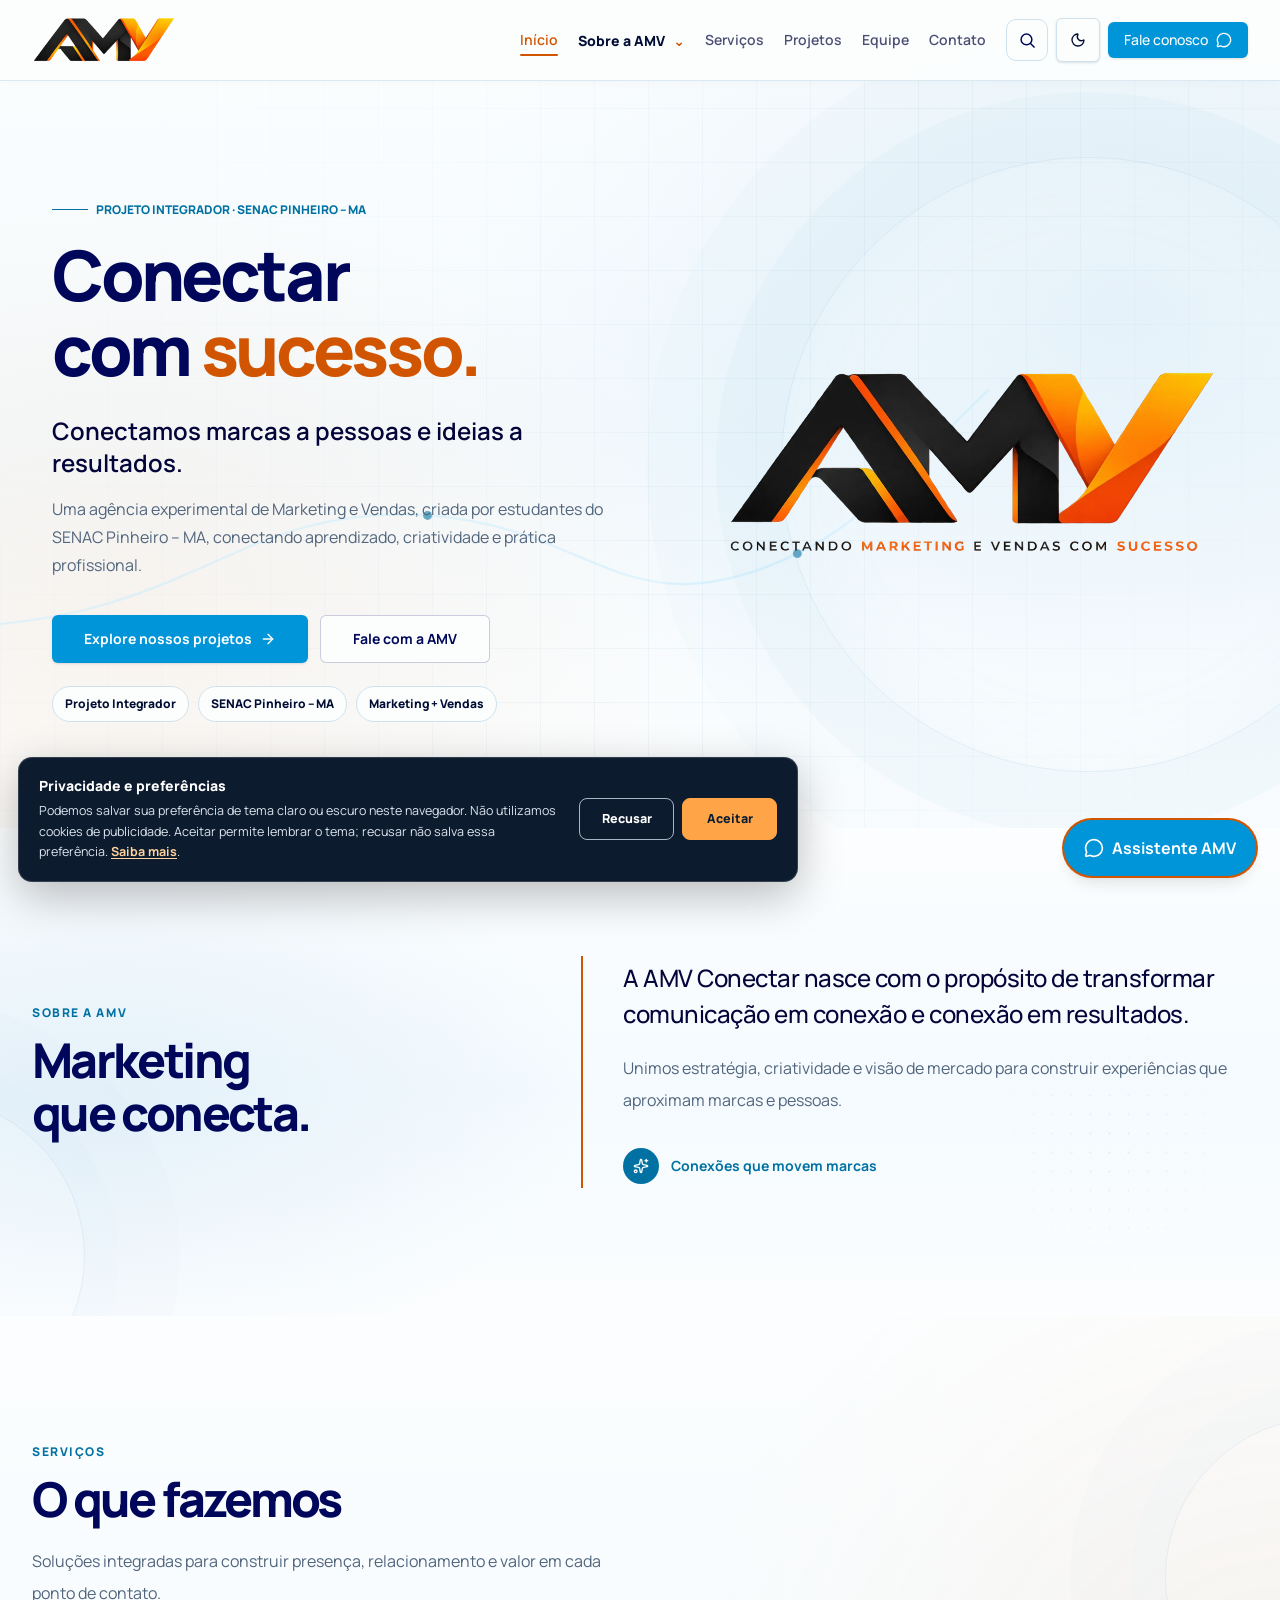
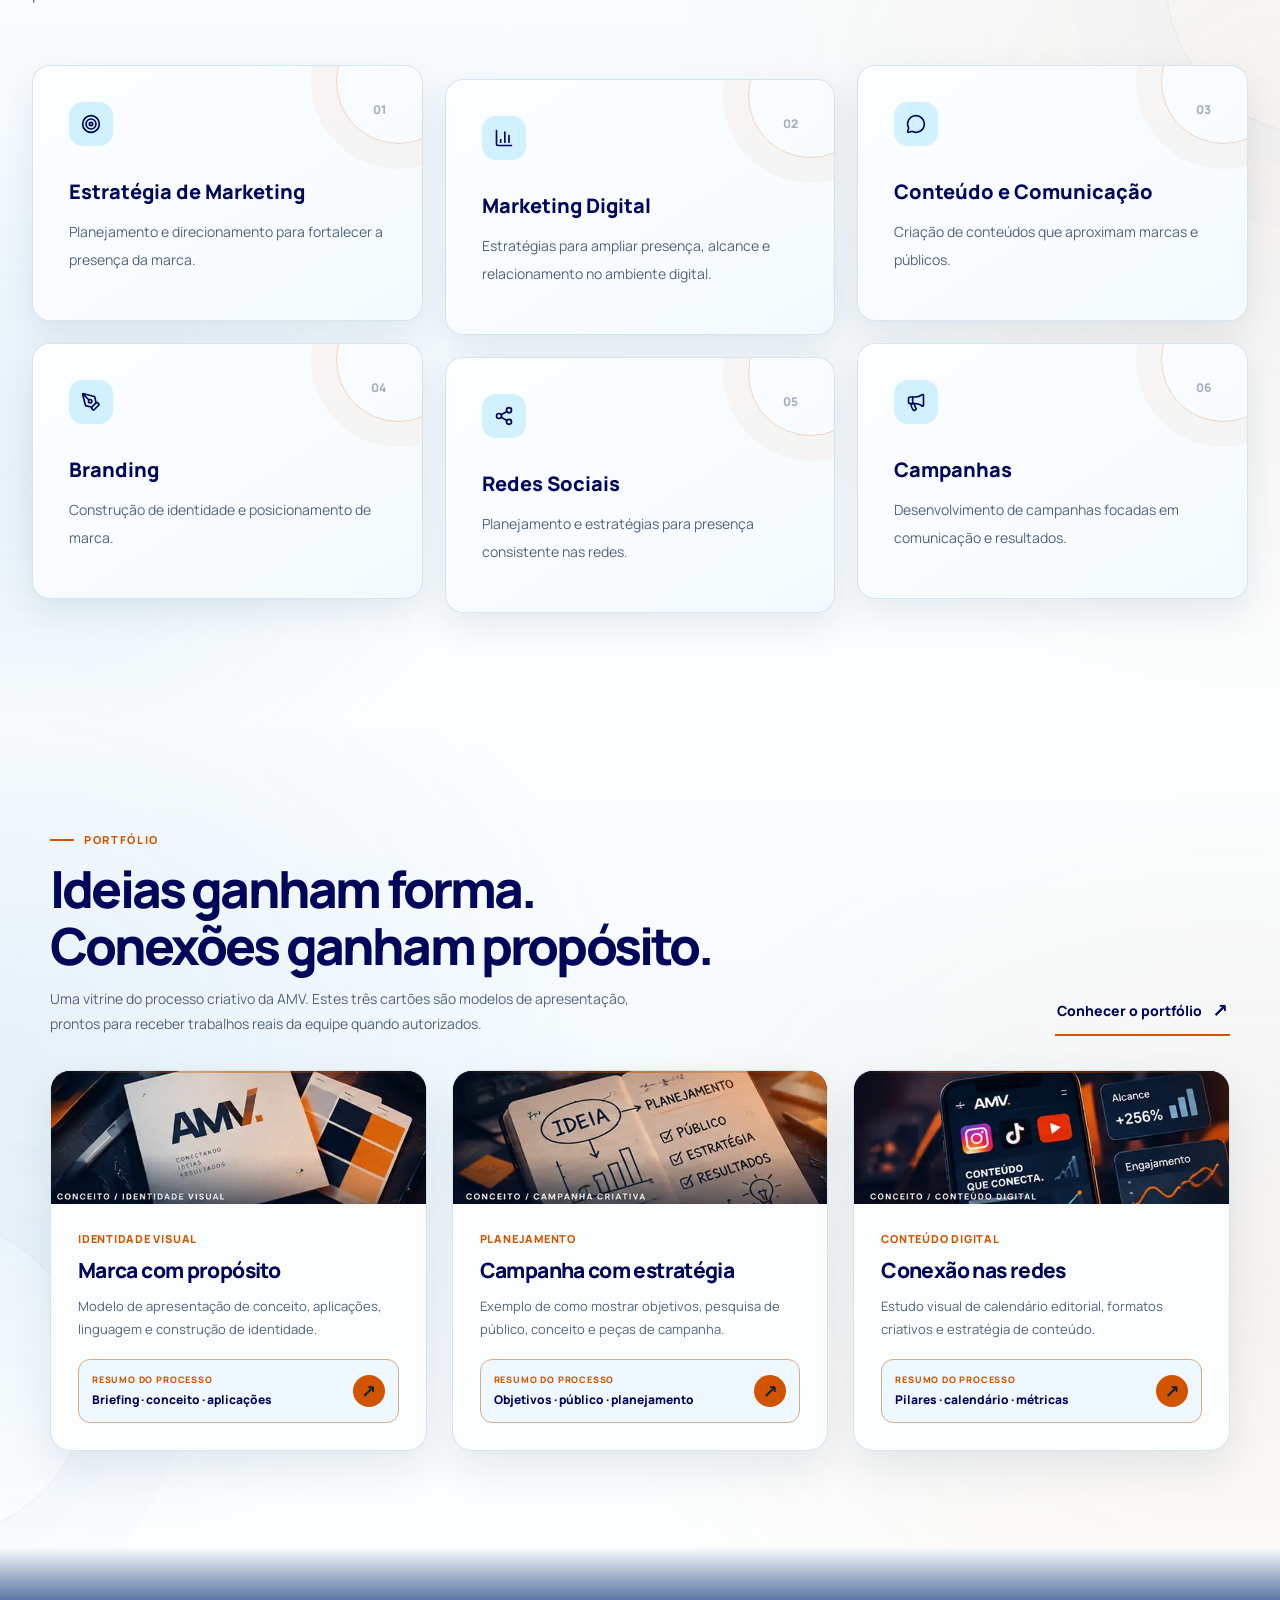
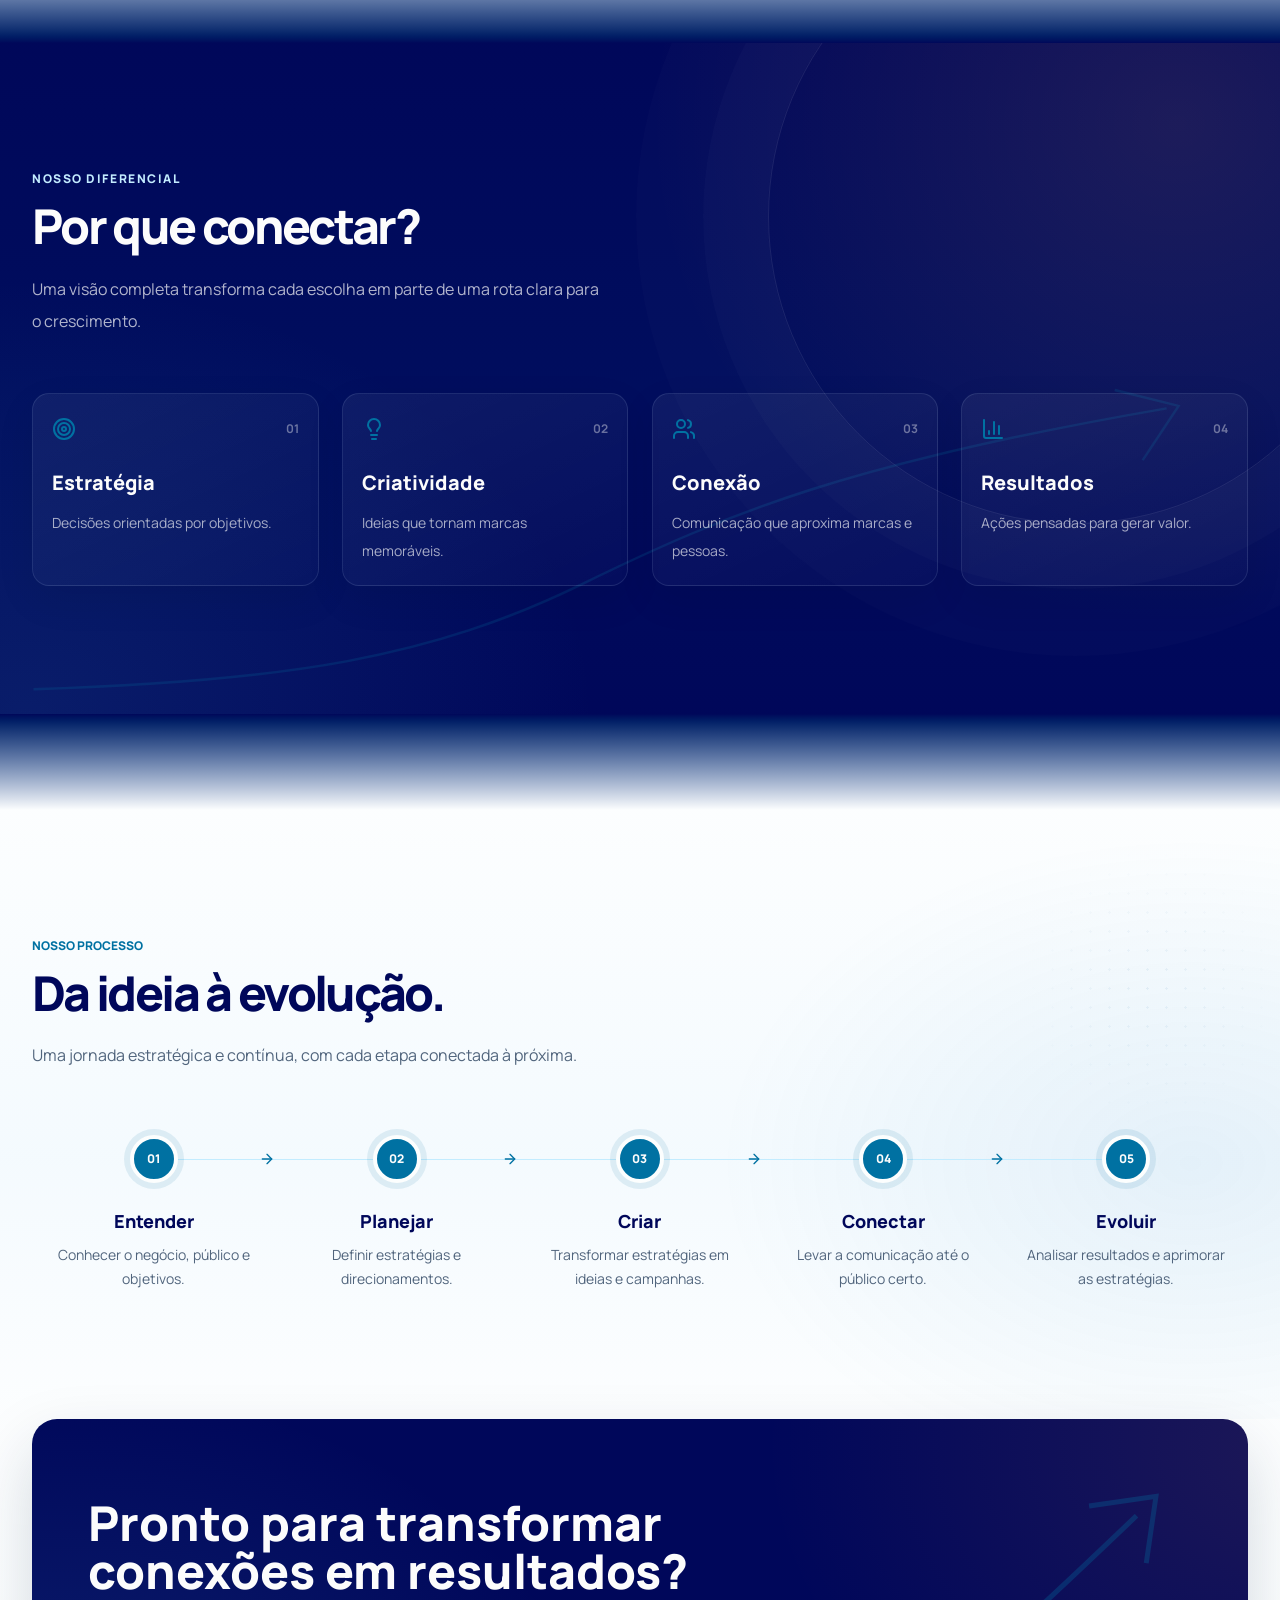
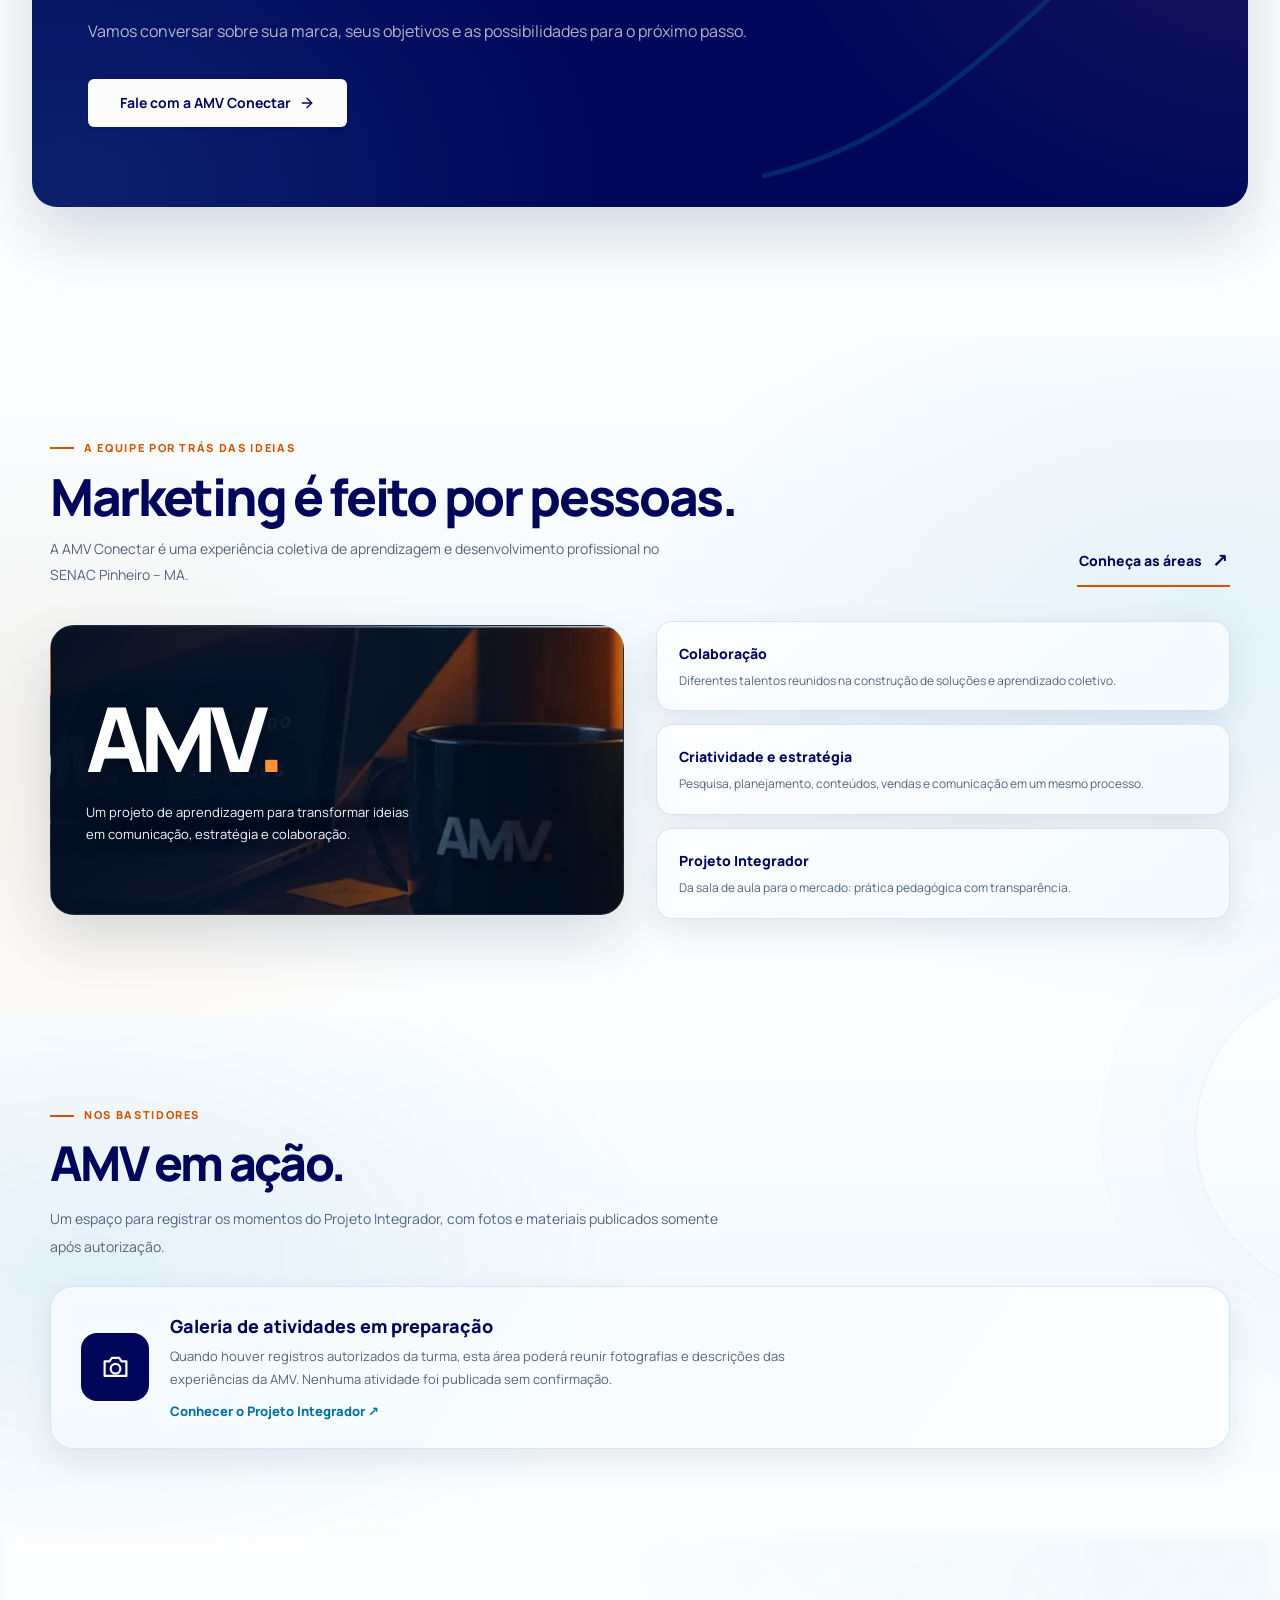
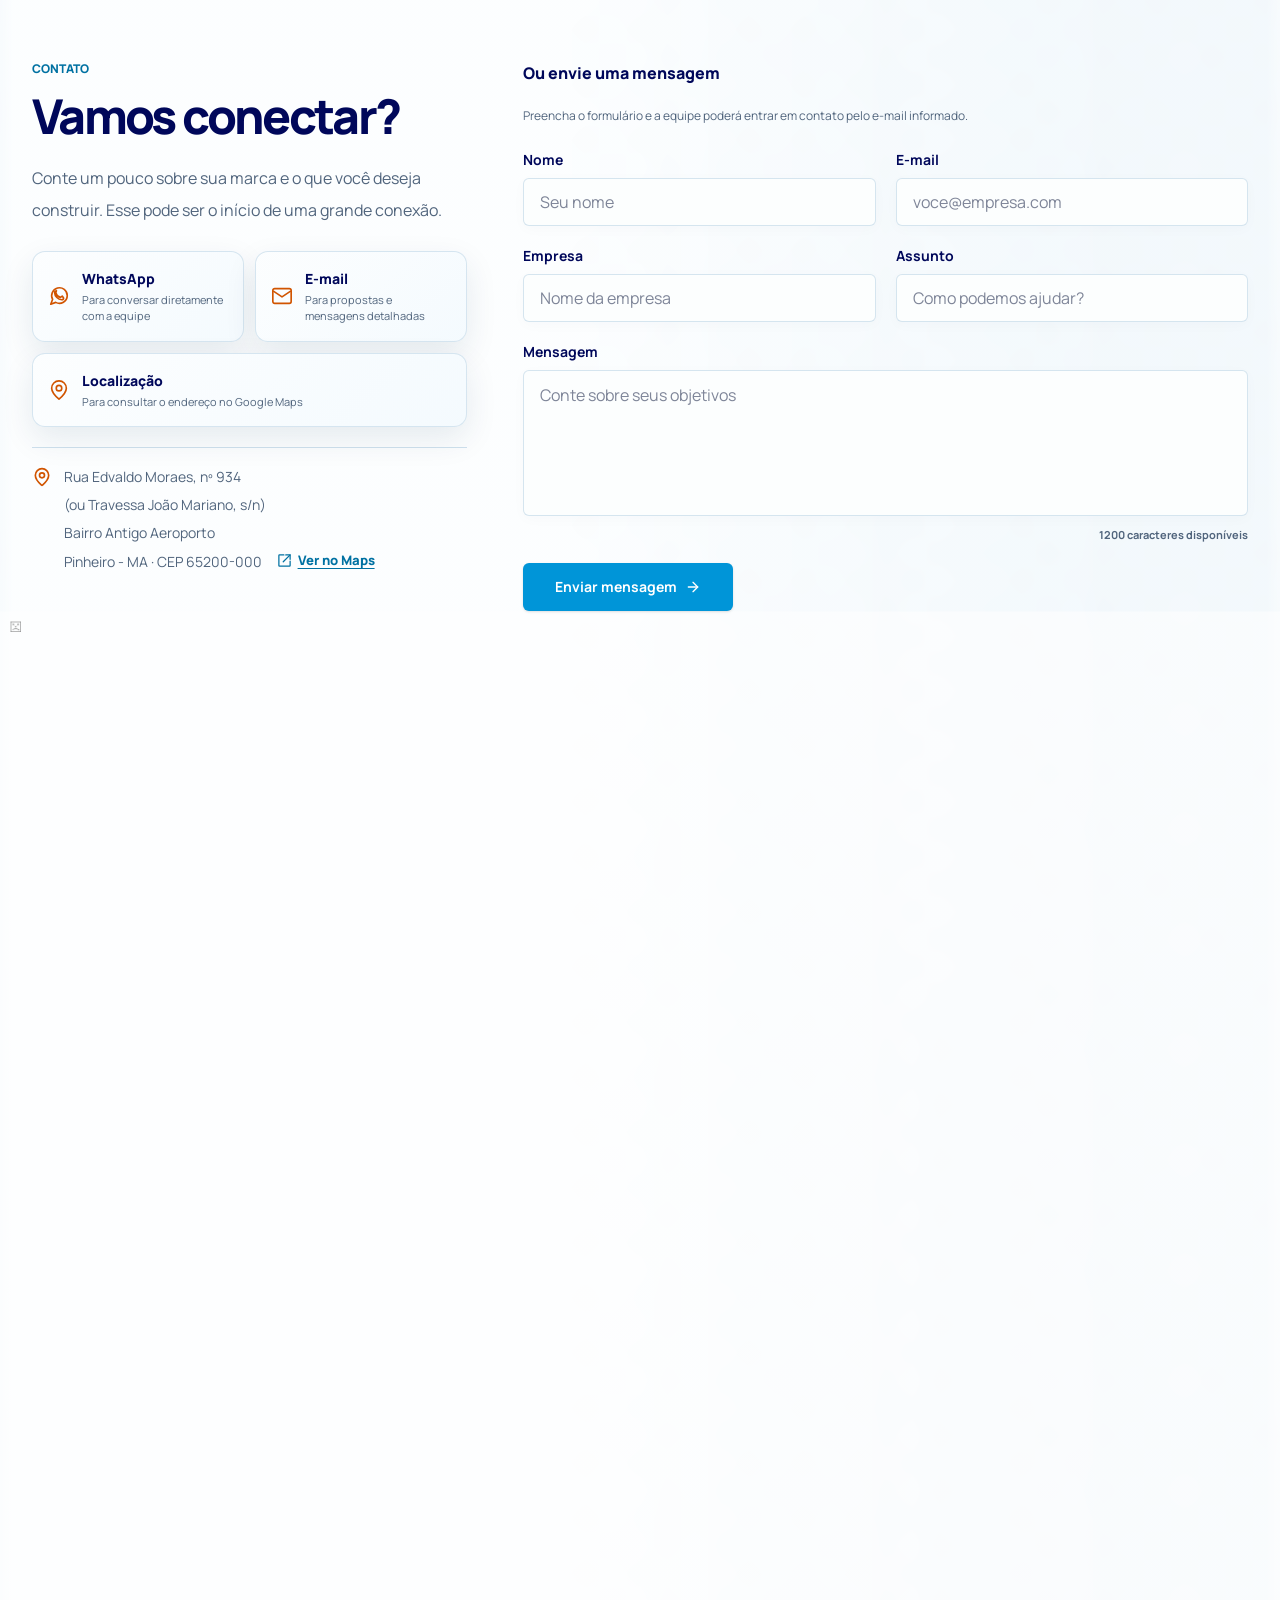
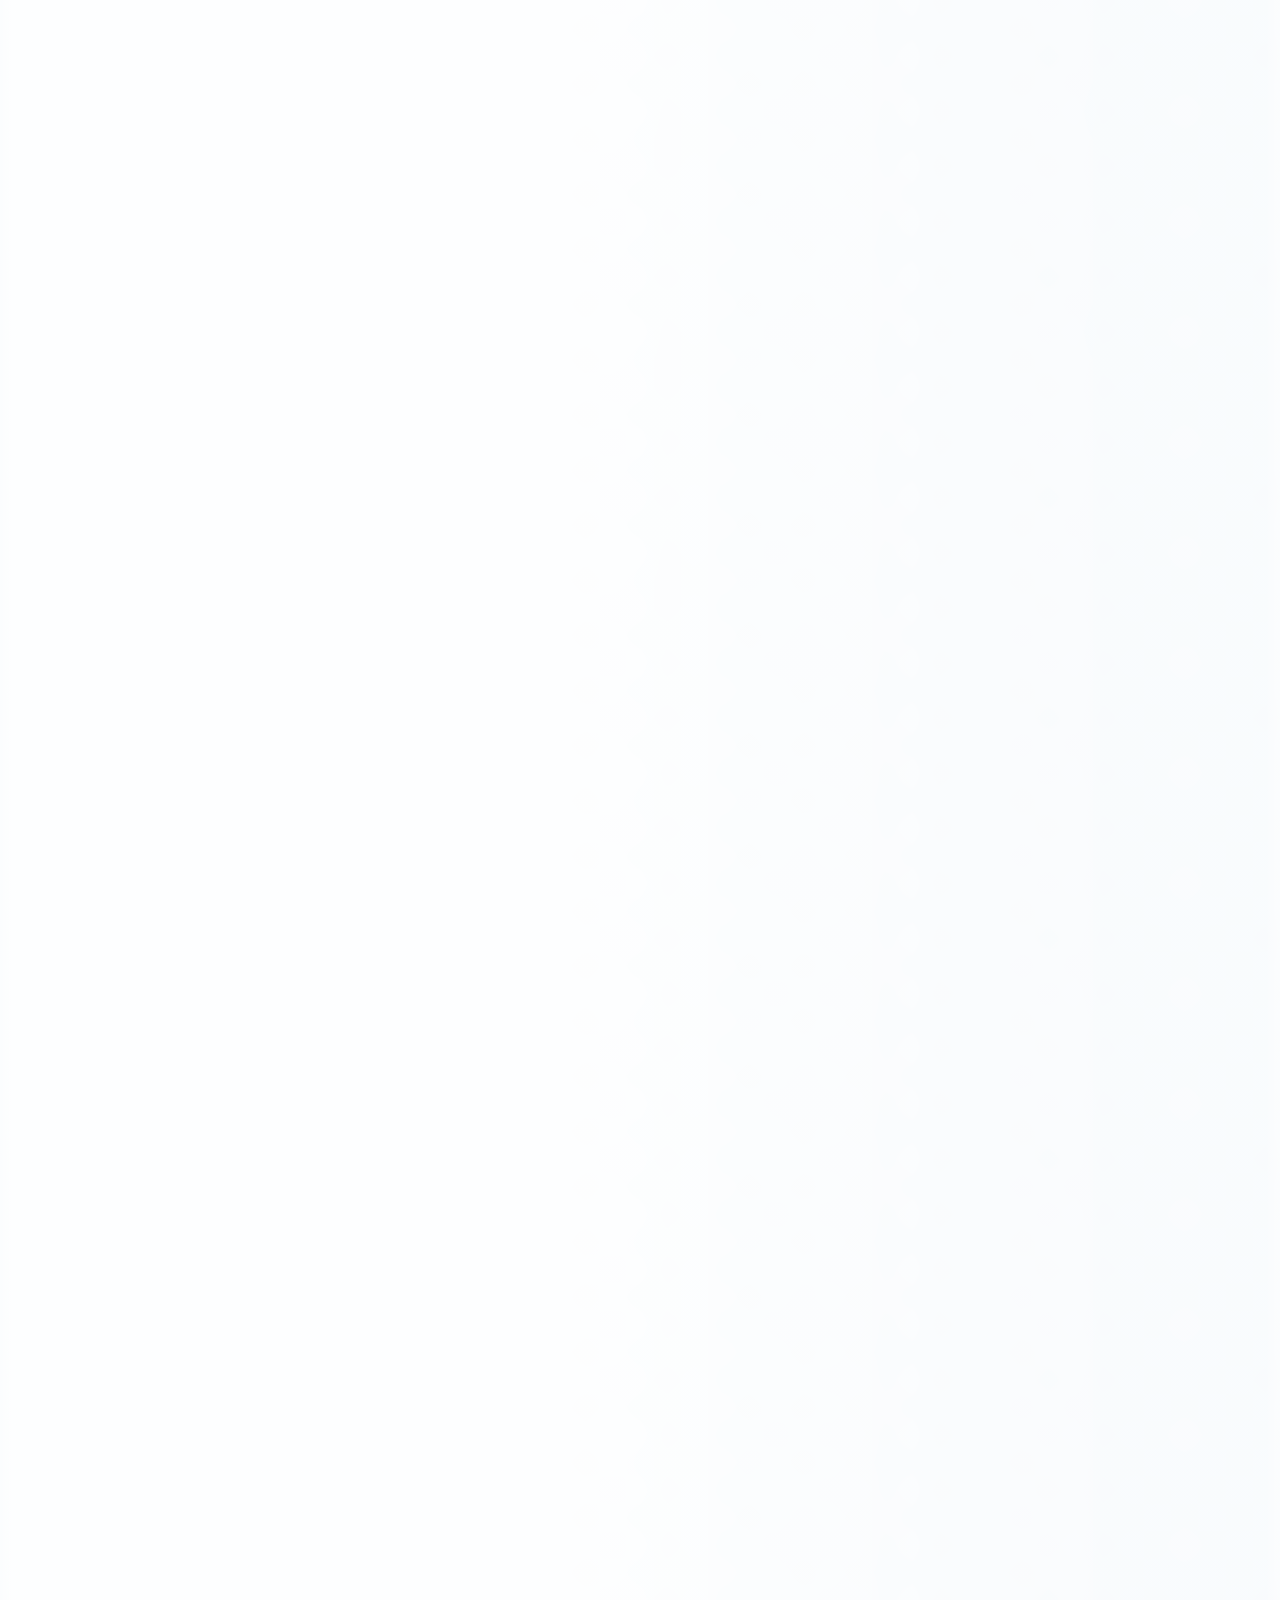
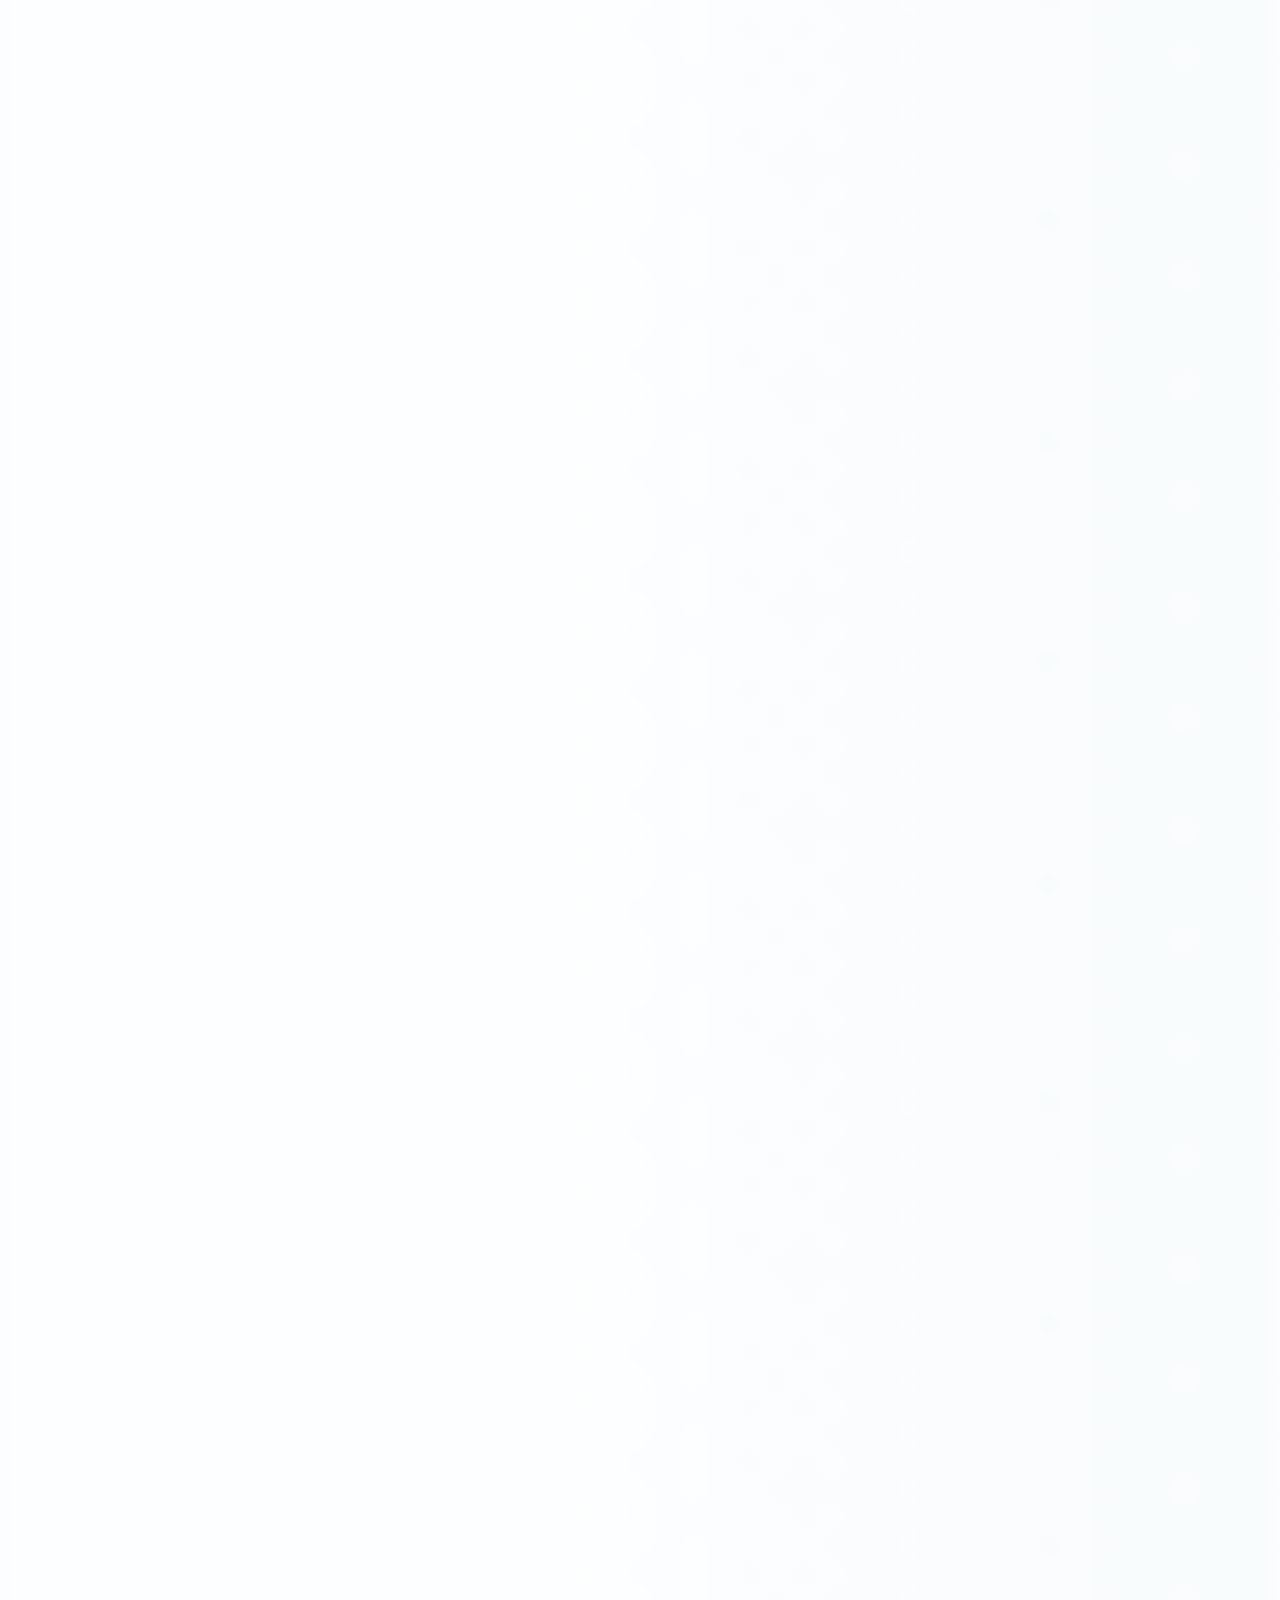
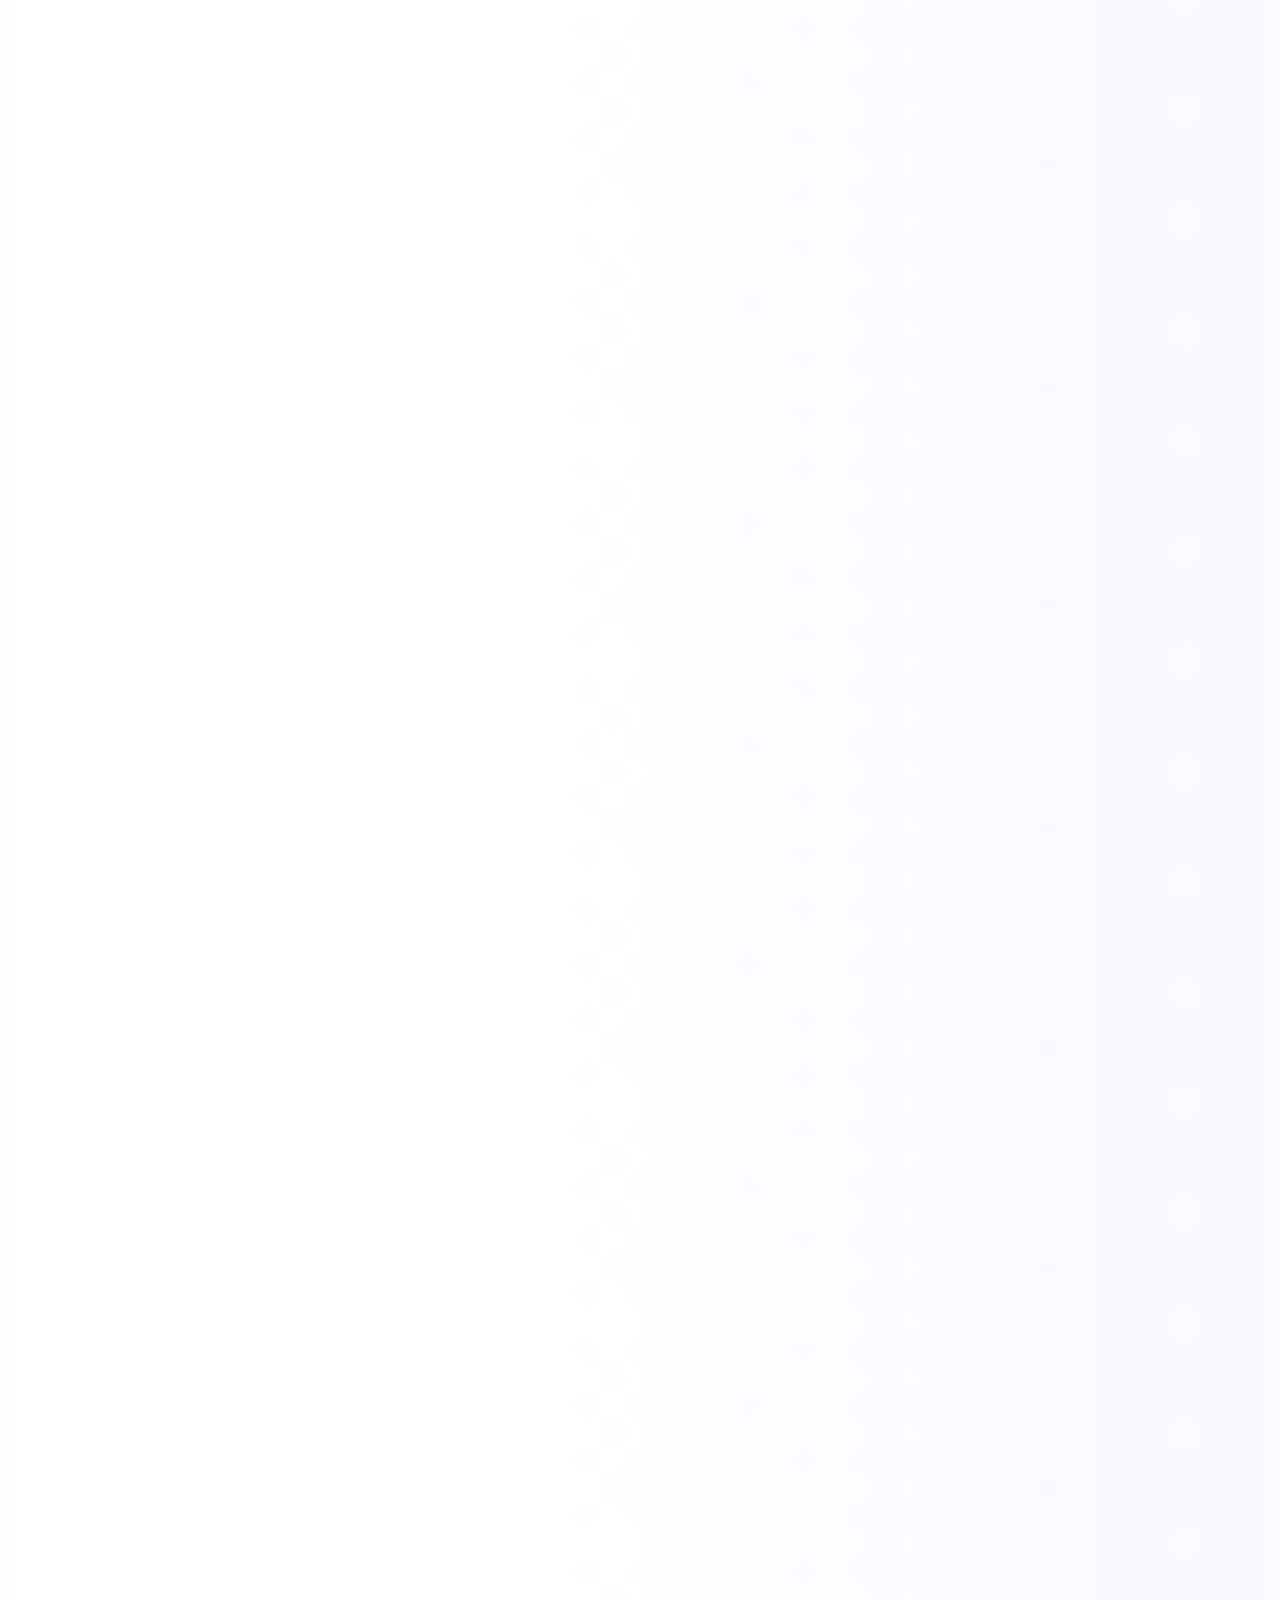
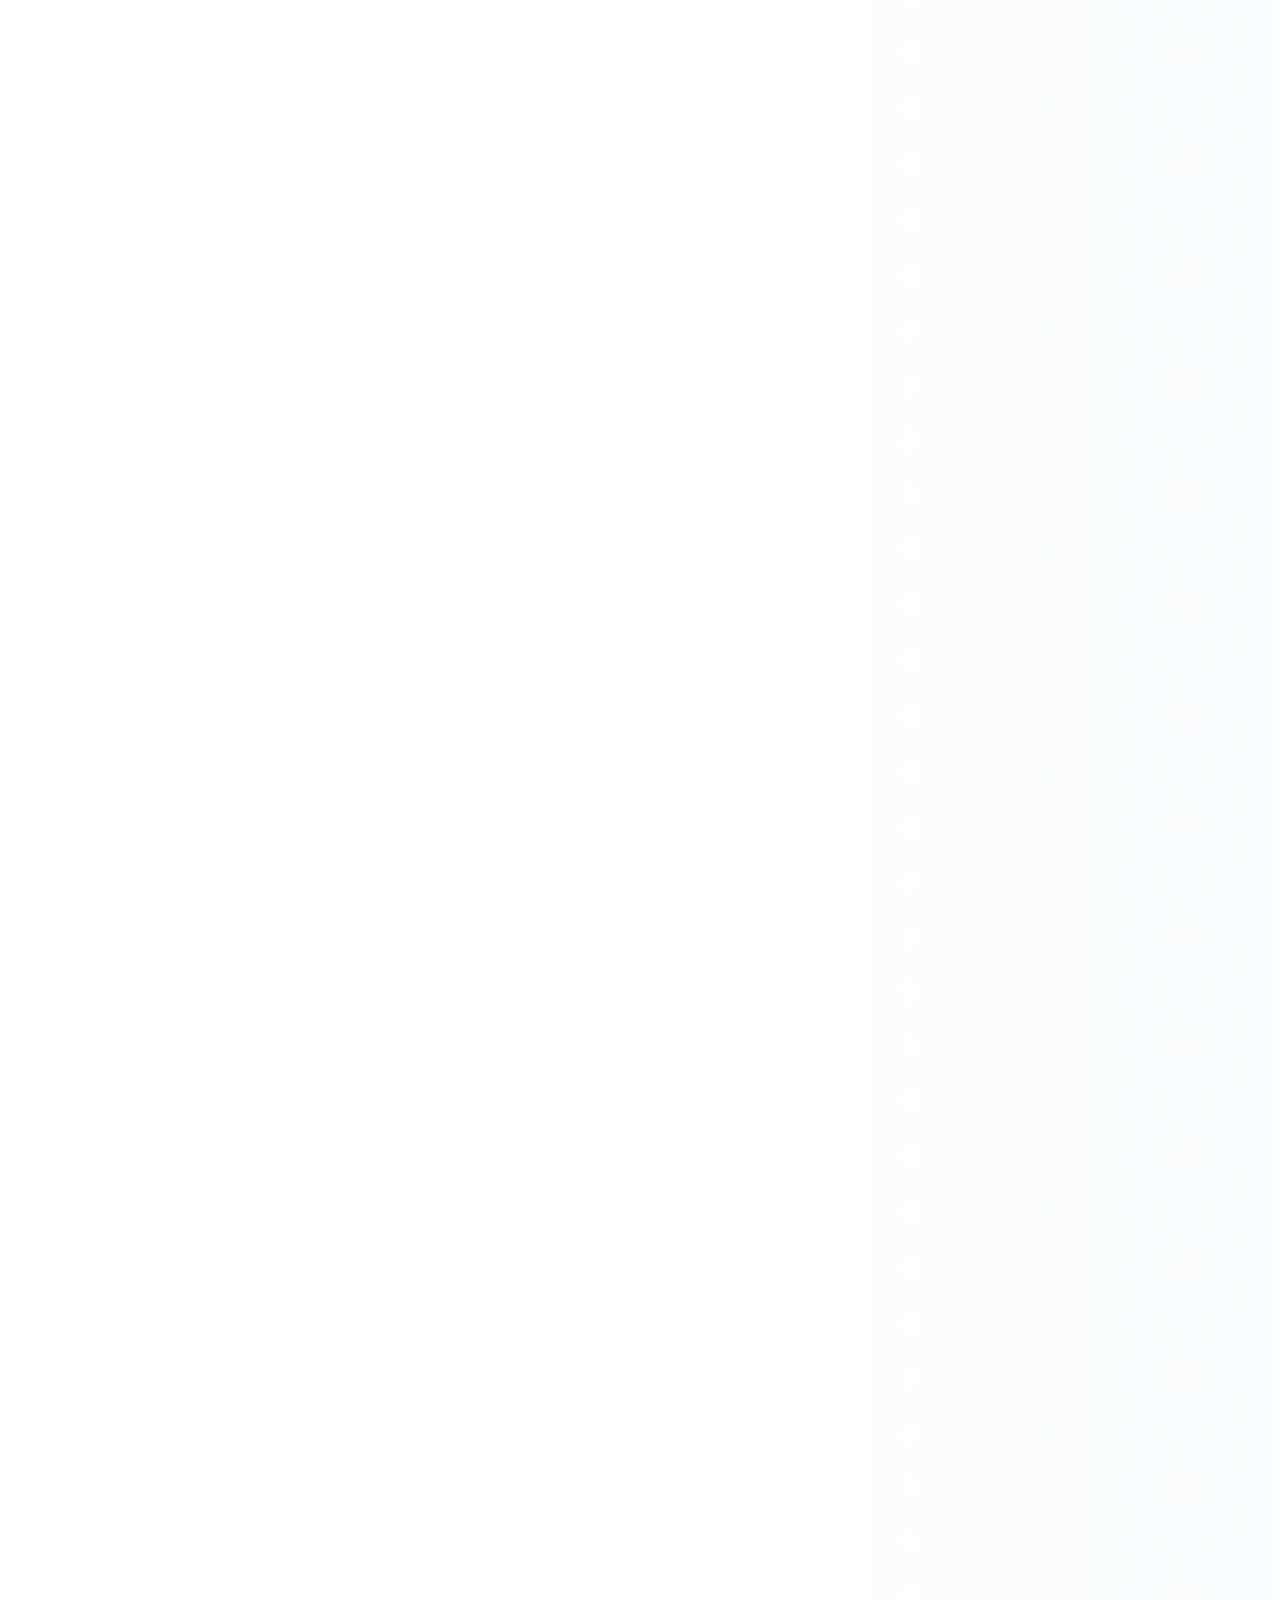
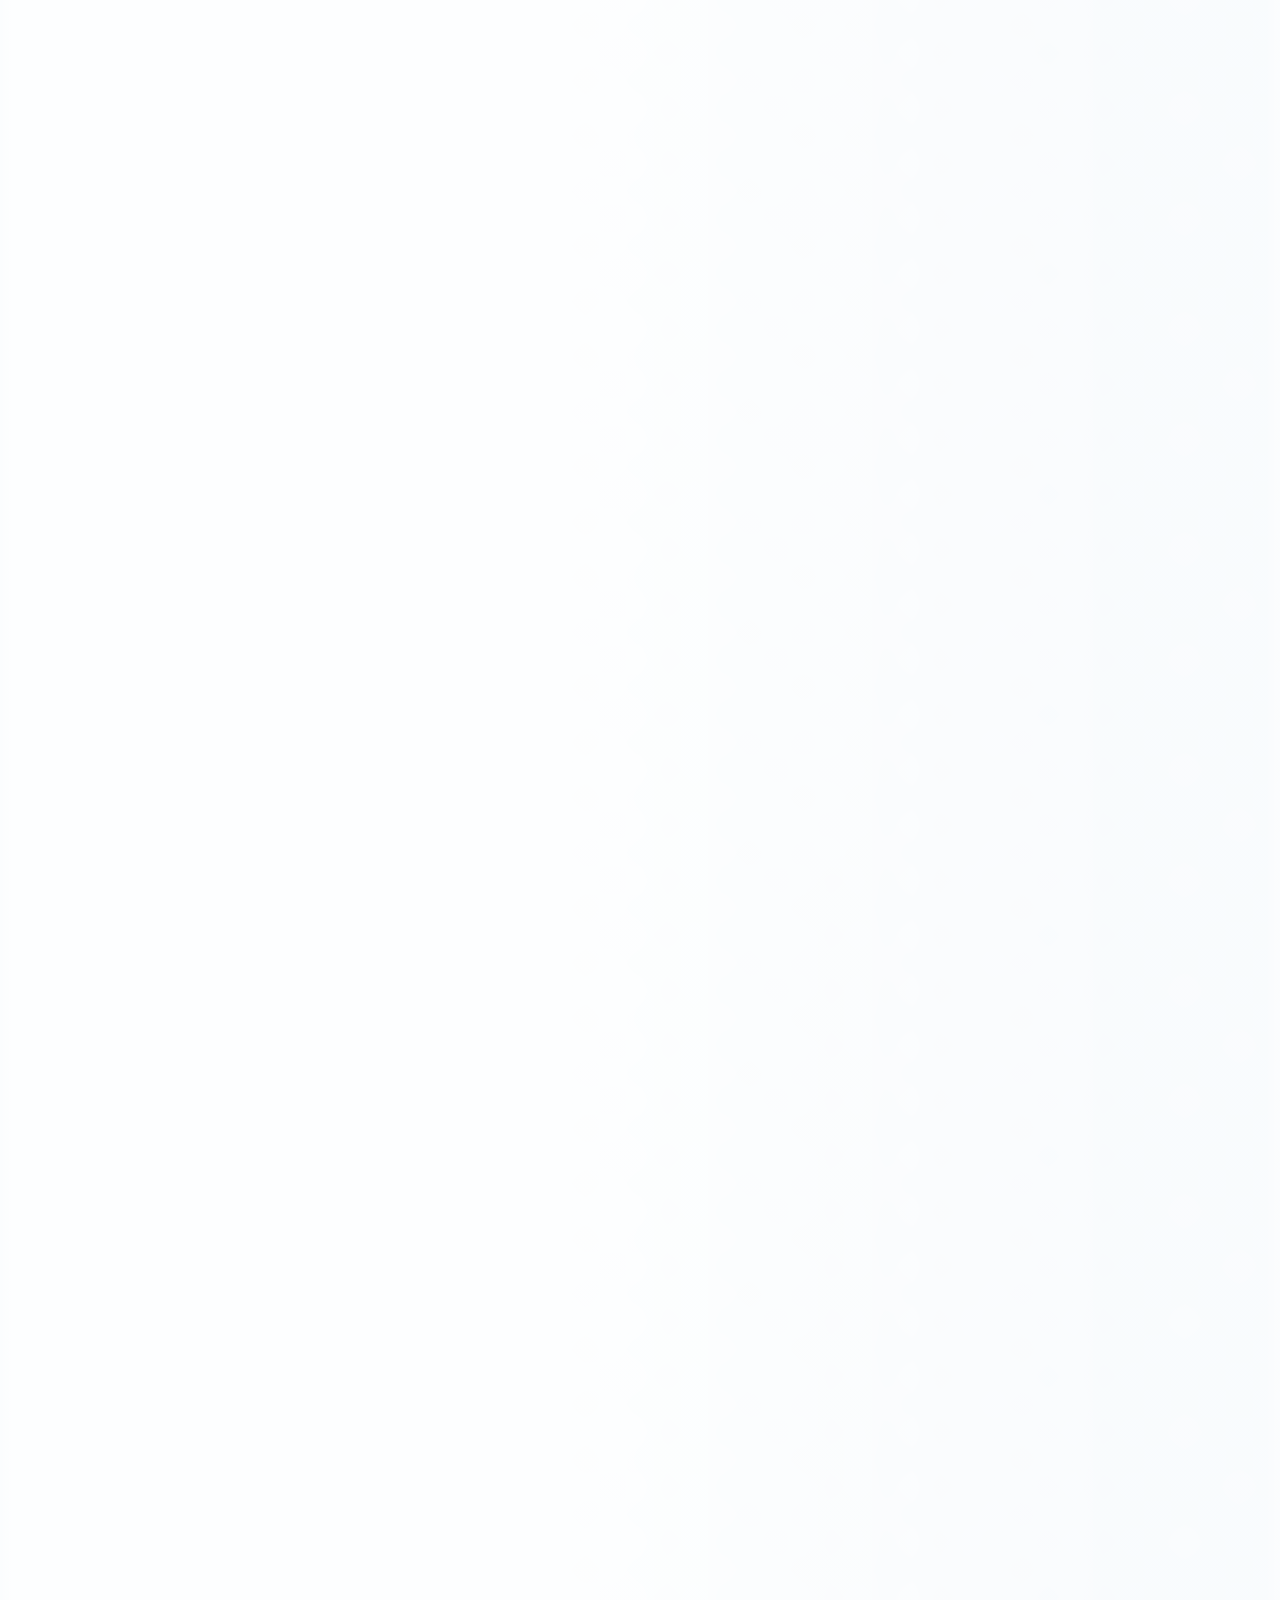
==== index.html @ d2195a2b "feat(v2): transições internas, busca Ctrl+K, leitura e conexões ao cursor" ====
<!DOCTYPE html>
<html lang="pt-BR"><head><meta charset="utf-8"/><meta content="width=device-width, initial-scale=1" name="viewport"/><title>AMV Conectar | Marketing que conecta</title><meta content="AMV Conectar" name="author"/><meta content="Estratégia, criatividade e comunicação para transformar conexões em oportunidades." name="description"/><meta content="AMV Conectar | Marketing que conecta" property="og:title"/><meta content="Conectamos marcas a pessoas e ideias a resultados." property="og:description"/><meta content="website" property="og:type"/><meta content="summary_large_image" name="twitter:card"/><link href="assets/site.min.css?v=1" rel="stylesheet"/><link href="assets/favicon.png" rel="icon" type="image/png"/><script src="assets/theme.js?v=20261022-cookie1"></script><link rel="stylesheet" href="assets/consent.css?v=20261022-cookie1"><link rel="stylesheet" href="assets/pro-preview.css?v=2"/><link rel="stylesheet" href="assets/v2-ambience.css?v=4"/><meta property="og:image" content="https://vizzahck.github.io/Amv.Ultimate/assets/amv-compartilhamento-2026.jpg"/><meta name="twitter:image" content="https://vizzahck.github.io/Amv.Ultimate/assets/amv-compartilhamento-2026.jpg"/><link rel="stylesheet" href="assets/footer-brand.css?v=8"/><link href="assets/amv-theme-brand.css?v=20261026cb" rel="stylesheet"/><link href="assets/theme-motion.css?v=20261026" rel="stylesheet"/><link href="assets/portfolio/ultimate-art.css?v=3" rel="stylesheet"/><link href="assets/portfolio/processos.css?v=1" rel="stylesheet"/><link rel="canonical" href="https://vizzahck.github.io/Amv.Ultimate/"/><meta property="og:url" content="https://vizzahck.github.io/Amv.Ultimate/"/><meta property="og:image:alt" content="AMV Conectar — agência experimental de Marketing e Vendas do SENAC Pinheiro, com identidade azul e laranja"/><meta property="og:image:width" content="1200"/><meta property="og:image:height" content="630"/><meta name="theme-color" content="#071336"/><link rel="stylesheet" href="assets/v2-finish.css?v=1"/><link rel="stylesheet" href="assets/v2-flow.css?v=1"/><link rel="stylesheet" href="assets/v2-polish.css?v=1"/><meta property="og:image:type" content="image/jpeg"/><link rel="preload" href="assets/manrope-4.ttf" as="font" type="font/ttf" crossorigin/><script>!function(){try{var reduced=window.matchMedia&&matchMedia("(prefers-reduced-motion: reduce)").matches;var force=new URLSearchParams(location.search).get("intro")==="1";var seen=sessionStorage.getItem("amv-intro-seen-v2-01")==="1";if(!reduced&&(force||(!seen&&!location.hash))){document.documentElement.classList.add("amv-intro-pending");window.setTimeout(function(){document.documentElement.classList.remove("amv-intro-pending","amv-intro-leaving")},8000)}}catch(e){}}();</script><link rel="stylesheet" href="assets/intro.css?v=2"/><script defer src="assets/intro.js?v=2"></script><script>!function(){try{if(sessionStorage.getItem("amv-route-next")==="1"){sessionStorage.removeItem("amv-route-next");if(!window.matchMedia("(prefers-reduced-motion: reduce)").matches)document.documentElement.classList.add("amv-route-entering")}}catch(e){}}();</script><link rel="stylesheet" href="assets/v2-experience.css?v=1"/></head><body><div id="amv-intro" class="amv-intro" role="dialog" aria-modal="true" aria-label="Abertura da AMV Conectar">
  <div class="amv-intro-graphics" aria-hidden="true"><svg class="amv-intro-lines" viewBox="0 0 560 260" fill="none" xmlns="http://www.w3.org/2000/svg">
  <path d="M0 220C75 211 78 83 164 92C250 100 232 229 331 167C422 111 447 25 560 52"/>
  <path d="M-28 117C45 149 110 184 182 146C272 99 309 60 374 89C439 118 491 187 584 145"/>
  <circle cx="164" cy="92" r="5"/><circle cx="374" cy="89" r="5"/><circle cx="531" cy="154" r="4"/>
  </svg></div>
  <button class="amv-intro-skip" type="button" aria-label="Pular animação de abertura">Pular abertura <span aria-hidden="true">↗</span></button>
  <div class="amv-intro-core">
    <p class="amv-intro-eyebrow">Agência de Marketing e Vendas</p>
    <div class="amv-intro-logo"><img src="assets/amv-marca-escuro.webp" width="967" height="370" decoding="async" alt="AMV Conectar — Conectando Marketing e Vendas com Sucesso"></div>
    <h2 class="amv-intro-headline">Ideias <em>se conectam.</em></h2>
    <p class="amv-intro-subtitle">Projeto Integrador · SENAC Pinheiro — MA</p>
    <div class="amv-intro-progress" aria-hidden="true"><span></span></div>
  </div>
  <span class="amv-intro-corner" aria-hidden="true">Conexão com propósito.</span><span class="amv-intro-index" aria-hidden="true">AMV / 001</span>
</div><a class="v2-skip" href="#conteudo">Pular para o conteúdo</a><header class="amv-smart-header fixed inset-x-0 top-0 z-50 border-b border-border/80 bg-background/95 backdrop-blur-md"><div class="mx-auto flex h-20 max-w-7xl items-center gap-3 px-5 lg:px-8"><a aria-current="page" aria-label="AMV Conectar — início" class="shrink-0 active" data-status="active" href="index.html"><span class="amv-theme-logo amv-theme-logo--header"><img class="amv-brand-image amv-brand-image--light" src="assets/isologo-amv-claro.webp" width="1000" height="325" decoding="async" alt="AMV Conectar — isologo"/><img class="amv-brand-image amv-brand-image--dark" src="assets/isologo-amv-escuro.webp" width="1000" height="329" decoding="async" alt="AMV Conectar — isologo"/></span></a><nav aria-label="Navegação principal" class="ml-auto hidden items-center gap-5 xl:flex"><a class="text-sm font-semibold text-ink/70 hover:text-brand "  href="#inicio">Início</a><details class="v2-nav-menu"><summary>Sobre a AMV</summary><div class="v2-nav-dropdown"><a href="quem-somos.html" >Quem Somos</a><a href="missao.html" >Missão</a><a href="visao.html" >Visão</a><a href="valores.html" >Valores</a><a href="projeto-integrador.html" >Projeto Integrador</a></div></details><a class="text-sm font-semibold text-ink/70 hover:text-brand "  href="#servicos">Serviços</a><a class="text-sm font-semibold text-ink/70 hover:text-brand "  href="projetos.html">Projetos</a><a class="text-sm font-semibold text-ink/70 hover:text-brand "  href="equipe.html">Equipe</a><a class="text-sm font-semibold text-ink/70 hover:text-brand "  href="#contato">Contato</a></nav><div class="ml-auto flex shrink-0 items-center gap-2 xl:ml-2"><button aria-label="Ativar modo escuro" aria-pressed="false" class="inline-flex items-center justify-center gap-2 whitespace-nowrap rounded-md text-sm font-medium cursor-pointer transition-colors focus-visible:outline-none focus-visible:ring-1 focus-visible:ring-ring disabled:pointer-events-none disabled:opacity-50 disabled:cursor-not-allowed [&amp;_svg]:pointer-events-none [&amp;_svg]:size-4 [&amp;_svg]:shrink-0 border border-input bg-background shadow-sm hover:bg-accent hover:text-accent-foreground size-11 touch-manipulation select-none" data-action="theme" title="Ativar modo escuro" type="button"><svg aria-hidden="true" class="lucide lucide-moon size-5" fill="none" height="24" stroke="currentColor" stroke-linecap="round" stroke-linejoin="round" stroke-width="2" viewbox="0 0 24 24" width="24" xmlns="http://www.w3.org/2000/svg"><path d="M20.985 12.486a9 9 0 1 1-9.473-9.472c.405-.022.617.46.402.803a6 6 0 0 0 8.268 8.268c.344-.215.825-.004.803.401"></path></svg></button><a class="items-center justify-center gap-2 whitespace-nowrap rounded-md text-sm font-medium cursor-pointer transition-colors focus-visible:outline-none focus-visible:ring-1 focus-visible:ring-ring disabled:pointer-events-none disabled:opacity-50 disabled:cursor-not-allowed [&amp;_svg]:pointer-events-none [&amp;_svg]:size-4 [&amp;_svg]:shrink-0 bg-primary text-primary-foreground shadow-sm hover:-translate-y-0.5 hover:bg-primary/90 hover:shadow-lg h-9 px-4 py-2 hidden md:inline-flex" href="https://wa.me/5598984833670" rel="noopener noreferrer" target="_blank">Fale conosco <svg aria-hidden="true" class="lucide lucide-message-circle" fill="none" height="24" stroke="currentColor" stroke-linecap="round" stroke-linejoin="round" stroke-width="2" viewbox="0 0 24 24" width="24" xmlns="http://www.w3.org/2000/svg"><path d="M2.992 16.342a2 2 0 0 1 .094 1.167l-1.065 3.29a1 1 0 0 0 1.236 1.168l3.413-.998a2 2 0 0 1 1.099.092 10 10 0 1 0-4.777-4.719"></path></svg></a><button aria-controls="amv-mobile-menu" aria-expanded="false" aria-label="Abrir menu" class="inline-flex items-center justify-center gap-2 whitespace-nowrap rounded-md text-sm font-medium cursor-pointer transition-colors focus-visible:outline-none focus-visible:ring-1 focus-visible:ring-ring disabled:pointer-events-none disabled:opacity-50 disabled:cursor-not-allowed [&amp;_svg]:pointer-events-none [&amp;_svg]:size-4 [&amp;_svg]:shrink-0 hover:bg-accent hover:text-accent-foreground h-9 w-9 xl:hidden" data-action="menu"><svg aria-hidden="true" class="lucide lucide-menu" fill="none" height="24" stroke="currentColor" stroke-linecap="round" stroke-linejoin="round" stroke-width="2" viewbox="0 0 24 24" width="24" xmlns="http://www.w3.org/2000/svg"><path d="M4 5h16"></path><path d="M4 12h16"></path><path d="M4 19h16"></path></svg></button></div></div><nav aria-label="Navegação móvel" class="max-h-[calc(100dvh-5rem)] overflow-y-auto border-t border-border bg-background px-5 py-3 xl:hidden" hidden="" id="amv-mobile-menu"><a class="flex min-h-11 items-center border-b border-border text-sm font-bold text-brand-deep" href="#inicio">Início<span aria-hidden="true" style="margin-left:auto">↗</span></a><details class="v2-mobile-details"><summary>Sobre a AMV</summary><a href="quem-somos.html" >Quem Somos</a><a href="missao.html" >Missão</a><a href="visao.html" >Visão</a><a href="valores.html" >Valores</a><a href="projeto-integrador.html" >Projeto Integrador</a></details><a class="flex min-h-11 items-center border-b border-border text-sm font-bold text-brand-deep" href="#servicos">Serviços<span aria-hidden="true" style="margin-left:auto">↗</span></a><a class="flex min-h-11 items-center border-b border-border text-sm font-bold text-brand-deep" href="projetos.html">Projetos<span aria-hidden="true" style="margin-left:auto">↗</span></a><a class="flex min-h-11 items-center border-b border-border text-sm font-bold text-brand-deep" href="equipe.html">Equipe<span aria-hidden="true" style="margin-left:auto">↗</span></a><a class="flex min-h-11 items-center border-b border-border text-sm font-bold text-brand-deep" href="#contato">Contato<span aria-hidden="true" style="margin-left:auto">↗</span></a><button aria-pressed="false" class="flex min-h-11 w-full items-center border-b border-border text-sm font-bold text-brand-deep" data-action="theme" type="button">Ativar modo escuro<svg aria-hidden="true" class="lucide lucide-moon ml-auto size-4 text-brand" fill="none" height="24" stroke="currentColor" stroke-linecap="round" stroke-linejoin="round" stroke-width="2" viewbox="0 0 24 24" width="24" xmlns="http://www.w3.org/2000/svg"><path d="M20.985 12.486a9 9 0 1 1-9.473-9.472c.405-.022.617.46.402.803a6 6 0 0 0 8.268 8.268c.344-.215.825-.004.803.401"></path></svg></button><a class="inline-flex items-center justify-center gap-2 whitespace-nowrap cursor-pointer transition-colors focus-visible:outline-none focus-visible:ring-1 focus-visible:ring-ring disabled:pointer-events-none disabled:opacity-50 disabled:cursor-not-allowed [&amp;_svg]:pointer-events-none [&amp;_svg]:size-4 [&amp;_svg]:shrink-0 bg-primary text-primary-foreground shadow-sm hover:-translate-y-0.5 hover:bg-primary/90 hover:shadow-lg h-12 rounded-md px-6 text-sm font-bold sm:px-8 my-3 w-full" href="https://wa.me/5598984833670" rel="noopener noreferrer" target="_blank">Fale conosco <svg aria-hidden="true" class="lucide lucide-message-circle" fill="none" height="24" stroke="currentColor" stroke-linecap="round" stroke-linejoin="round" stroke-width="2" viewbox="0 0 24 24" width="24" xmlns="http://www.w3.org/2000/svg"><path d="M2.992 16.342a2 2 0 0 1 .094 1.167l-1.065 3.29a1 1 0 0 0 1.236 1.168l3.413-.998a2 2 0 0 1 1.099.092 10 10 0 1 0-4.777-4.719"></path></svg></a></nav></header><main id="conteudo" class="overflow-hidden bg-background text-foreground v2-home"><section class="relative flex min-h-[92vh] scroll-mt-20 items-center pt-24" id="inicio"><div aria-hidden="true" class="pointer-events-none absolute inset-0 opacity-60"><svg class="h-full w-full" fill="none" viewbox="0 0 1440 820"><path class="route-draw text-brand-soft" d="M-80 650C220 650 257 510 481 524C669 536 703 660 897 567C1066 486 1132 258 1482 192" stroke="currentColor" stroke-width="2"></path><circle class="fill-brand" cx="481" cy="524" r="5"></circle><circle class="fill-brand" cx="897" cy="567" r="5"></circle></svg></div><div class="relative mx-auto grid w-full max-w-7xl items-center gap-12 px-5 py-14 lg:grid-cols-[1.08fr_.92fr] lg:px-8 lg:py-20 v2-hero-grid"><div class="rise-in max-w-3xl v2-hero-copy"><p class="mb-5 flex items-center gap-2 text-xs font-extrabold uppercase text-brand"><span class="h-px w-9 bg-brand"></span> Projeto Integrador · SENAC Pinheiro – MA</p><h1 class="text-5xl font-extrabold leading-[1.02] text-brand-deep sm:text-6xl lg:text-7xl">Conectar<br/>com <span class="text-brand-orange">sucesso.</span></h1><p class="mt-7 max-w-2xl text-xl font-semibold leading-8 text-ink sm:text-2xl">Conectamos marcas a pessoas e ideias a resultados.</p><p class="mt-4 max-w-xl text-base leading-7 text-muted-foreground">Uma agência experimental de Marketing e Vendas, criada por estudantes do SENAC Pinheiro – MA, conectando aprendizado, criatividade e prática profissional.</p><div class="mt-9 flex flex-col gap-3 sm:flex-row"><a class="inline-flex items-center justify-center gap-2 whitespace-nowrap cursor-pointer transition-colors focus-visible:outline-none focus-visible:ring-1 focus-visible:ring-ring disabled:pointer-events-none disabled:opacity-50 disabled:cursor-not-allowed [&amp;_svg]:pointer-events-none [&amp;_svg]:size-4 [&amp;_svg]:shrink-0 bg-primary text-primary-foreground shadow-sm hover:-translate-y-0.5 hover:bg-primary/90 hover:shadow-lg h-12 rounded-md px-6 text-sm font-bold sm:px-8" href="projetos.html">Explore nossos projetos <svg aria-hidden="true" class="lucide lucide-arrow-right" fill="none" height="24" stroke="currentColor" stroke-linecap="round" stroke-linejoin="round" stroke-width="2" viewbox="0 0 24 24" width="24" xmlns="http://www.w3.org/2000/svg"><path d="M5 12h14"></path><path d="m12 5 7 7-7 7"></path></svg></a><a class="inline-flex items-center justify-center gap-2 whitespace-nowrap cursor-pointer transition-colors focus-visible:outline-none focus-visible:ring-1 focus-visible:ring-ring disabled:pointer-events-none disabled:opacity-50 disabled:cursor-not-allowed [&amp;_svg]:pointer-events-none [&amp;_svg]:size-4 [&amp;_svg]:shrink-0 border border-brand-deep/20 bg-background text-brand-deep hover:border-brand hover:bg-brand-soft/50 h-12 rounded-md px-6 text-sm font-bold sm:px-8" href="https://wa.me/5598984833670" rel="noopener noreferrer" target="_blank">Fale com a AMV</a></div><div class="v2-pillrow"><span>Projeto Integrador</span><span>SENAC Pinheiro – MA</span><span>Marketing + Vendas</span></div></div><div class="v2-hero-visual"><span class="amv-theme-logo amv-theme-logo--hero"><img class="amv-brand-image amv-brand-image--light" src="assets/amv-marca-claro.webp" width="980" height="383" decoding="async" alt="AMV — Conectando Marketing e Vendas com Sucesso"/><img class="amv-brand-image amv-brand-image--dark" src="assets/amv-marca-escuro.webp" width="967" height="370" decoding="async" alt="AMV — Conectando Marketing e Vendas com Sucesso"/></span></div></div></section><section class="scroll-mt-20 border-y border-border bg-surface-blue py-24 sm:py-32" id="sobre"><div class="mx-auto grid max-w-7xl gap-14 px-5 lg:grid-cols-[.85fr_1.15fr] lg:items-center lg:px-8"><div class="max-w-2xl"><p class="text-xs font-extrabold uppercase text-brand">Sobre a AMV</p><h2 class="mt-3 text-3xl font-extrabold text-brand-deep sm:text-5xl">Marketing que conecta.</h2></div><div class="relative border-l-2 border-brand pl-7 sm:pl-10"><p class="text-xl font-medium leading-9 text-ink sm:text-2xl">A AMV Conectar nasce com o propósito de transformar comunicação em conexão e conexão em resultados.</p><p class="mt-5 text-base leading-8 text-muted-foreground">Unimos estratégia, criatividade e visão de mercado para construir experiências que aproximam marcas e pessoas.</p><div class="mt-8 flex items-center gap-3 text-sm font-bold text-brand"><span class="grid size-9 place-items-center rounded-full bg-brand text-on-panel"><svg aria-hidden="true" class="lucide lucide-sparkles size-4" fill="none" height="24" stroke="currentColor" stroke-linecap="round" stroke-linejoin="round" stroke-width="2" viewbox="0 0 24 24" width="24" xmlns="http://www.w3.org/2000/svg"><path d="M11.017 2.814a1 1 0 0 1 1.966 0l1.051 5.558a2 2 0 0 0 1.594 1.594l5.558 1.051a1 1 0 0 1 0 1.966l-5.558 1.051a2 2 0 0 0-1.594 1.594l-1.051 5.558a1 1 0 0 1-1.966 0l-1.051-5.558a2 2 0 0 0-1.594-1.594l-5.558-1.051a1 1 0 0 1 0-1.966l5.558-1.051a2 2 0 0 0 1.594-1.594z"></path><path d="M20 2v4"></path><path d="M22 4h-4"></path><circle cx="4" cy="20" r="2"></circle></svg></span>Conexões que movem marcas</div></div></div></section><section class="scroll-mt-20 py-24 sm:py-32" id="servicos"><div class="mx-auto max-w-7xl px-5 lg:px-8"><div class="max-w-2xl"><p class="text-xs font-extrabold uppercase text-brand">Serviços</p><h2 class="mt-3 text-3xl font-extrabold text-brand-deep sm:text-5xl">O que fazemos</h2><p class="mt-5 max-w-xl text-base leading-8 text-muted-foreground">Soluções integradas para construir presença, relacionamento e valor em cada ponto de contato.</p></div><div class="mt-14 grid gap-px overflow-hidden rounded-lg border border-border bg-border sm:grid-cols-2 lg:grid-cols-3"><article class="group min-h-64 bg-background p-7 transition-all duration-300 hover:-translate-y-1 hover:bg-surface-blue sm:p-9"><div class="flex items-start justify-between"><span class="grid size-11 place-items-center rounded-md bg-brand-soft text-brand-deep"><svg aria-hidden="true" class="lucide lucide-target size-5" fill="none" height="24" stroke="currentColor" stroke-linecap="round" stroke-linejoin="round" stroke-width="2" viewbox="0 0 24 24" width="24" xmlns="http://www.w3.org/2000/svg"><circle cx="12" cy="12" r="10"></circle><circle cx="12" cy="12" r="6"></circle><circle cx="12" cy="12" r="2"></circle></svg></span><span class="text-xs font-extrabold text-muted-foreground/50">01</span></div><h3 class="mt-8 text-xl font-extrabold text-brand-deep">Estratégia de Marketing</h3><p class="mt-3 text-sm leading-7 text-muted-foreground">Planejamento e direcionamento para fortalecer a presença da marca.</p></article><article class="group min-h-64 bg-background p-7 transition-all duration-300 hover:-translate-y-1 hover:bg-surface-blue sm:p-9"><div class="flex items-start justify-between"><span class="grid size-11 place-items-center rounded-md bg-brand-soft text-brand-deep"><svg aria-hidden="true" class="lucide lucide-chart-column size-5" fill="none" height="24" stroke="currentColor" stroke-linecap="round" stroke-linejoin="round" stroke-width="2" viewbox="0 0 24 24" width="24" xmlns="http://www.w3.org/2000/svg"><path d="M3 3v16a2 2 0 0 0 2 2h16"></path><path d="M18 17V9"></path><path d="M13 17V5"></path><path d="M8 17v-3"></path></svg></span><span class="text-xs font-extrabold text-muted-foreground/50">02</span></div><h3 class="mt-8 text-xl font-extrabold text-brand-deep">Marketing Digital</h3><p class="mt-3 text-sm leading-7 text-muted-foreground">Estratégias para ampliar presença, alcance e relacionamento no ambiente digital.</p></article><article class="group min-h-64 bg-background p-7 transition-all duration-300 hover:-translate-y-1 hover:bg-surface-blue sm:p-9"><div class="flex items-start justify-between"><span class="grid size-11 place-items-center rounded-md bg-brand-soft text-brand-deep"><svg aria-hidden="true" class="lucide lucide-message-circle size-5" fill="none" height="24" stroke="currentColor" stroke-linecap="round" stroke-linejoin="round" stroke-width="2" viewbox="0 0 24 24" width="24" xmlns="http://www.w3.org/2000/svg"><path d="M2.992 16.342a2 2 0 0 1 .094 1.167l-1.065 3.29a1 1 0 0 0 1.236 1.168l3.413-.998a2 2 0 0 1 1.099.092 10 10 0 1 0-4.777-4.719"></path></svg></span><span class="text-xs font-extrabold text-muted-foreground/50">03</span></div><h3 class="mt-8 text-xl font-extrabold text-brand-deep">Conteúdo e Comunicação</h3><p class="mt-3 text-sm leading-7 text-muted-foreground">Criação de conteúdos que aproximam marcas e públicos.</p></article><article class="group min-h-64 bg-background p-7 transition-all duration-300 hover:-translate-y-1 hover:bg-surface-blue sm:p-9"><div class="flex items-start justify-between"><span class="grid size-11 place-items-center rounded-md bg-brand-soft text-brand-deep"><svg aria-hidden="true" class="lucide lucide-pen-tool size-5" fill="none" height="24" stroke="currentColor" stroke-linecap="round" stroke-linejoin="round" stroke-width="2" viewbox="0 0 24 24" width="24" xmlns="http://www.w3.org/2000/svg"><path d="M15.707 21.293a1 1 0 0 1-1.414 0l-1.586-1.586a1 1 0 0 1 0-1.414l5.586-5.586a1 1 0 0 1 1.414 0l1.586 1.586a1 1 0 0 1 0 1.414z"></path><path d="m18 13-1.375-6.874a1 1 0 0 0-.746-.776L3.235 2.028a1 1 0 0 0-1.207 1.207L5.35 15.879a1 1 0 0 0 .776.746L13 18"></path><path d="m2.3 2.3 7.286 7.286"></path><circle cx="11" cy="11" r="2"></circle></svg></span><span class="text-xs font-extrabold text-muted-foreground/50">04</span></div><h3 class="mt-8 text-xl font-extrabold text-brand-deep">Branding</h3><p class="mt-3 text-sm leading-7 text-muted-foreground">Construção de identidade e posicionamento de marca.</p></article><article class="group min-h-64 bg-background p-7 transition-all duration-300 hover:-translate-y-1 hover:bg-surface-blue sm:p-9"><div class="flex items-start justify-between"><span class="grid size-11 place-items-center rounded-md bg-brand-soft text-brand-deep"><svg aria-hidden="true" class="lucide lucide-share2 lucide-share-2 size-5" fill="none" height="24" stroke="currentColor" stroke-linecap="round" stroke-linejoin="round" stroke-width="2" viewbox="0 0 24 24" width="24" xmlns="http://www.w3.org/2000/svg"><circle cx="18" cy="5" r="3"></circle><circle cx="6" cy="12" r="3"></circle><circle cx="18" cy="19" r="3"></circle><line x1="8.59" x2="15.42" y1="13.51" y2="17.49"></line><line x1="15.41" x2="8.59" y1="6.51" y2="10.49"></line></svg></span><span class="text-xs font-extrabold text-muted-foreground/50">05</span></div><h3 class="mt-8 text-xl font-extrabold text-brand-deep">Redes Sociais</h3><p class="mt-3 text-sm leading-7 text-muted-foreground">Planejamento e estratégias para presença consistente nas redes.</p></article><article class="group min-h-64 bg-background p-7 transition-all duration-300 hover:-translate-y-1 hover:bg-surface-blue sm:p-9"><div class="flex items-start justify-between"><span class="grid size-11 place-items-center rounded-md bg-brand-soft text-brand-deep"><svg aria-hidden="true" class="lucide lucide-megaphone size-5" fill="none" height="24" stroke="currentColor" stroke-linecap="round" stroke-linejoin="round" stroke-width="2" viewbox="0 0 24 24" width="24" xmlns="http://www.w3.org/2000/svg"><path d="M11 6a13 13 0 0 0 8.4-2.8A1 1 0 0 1 21 4v12a1 1 0 0 1-1.6.8A13 13 0 0 0 11 14H5a2 2 0 0 1-2-2V8a2 2 0 0 1 2-2z"></path><path d="M6 14a12 12 0 0 0 2.4 7.2 2 2 0 0 0 3.2-2.4A8 8 0 0 1 10 14"></path><path d="M8 6v8"></path></svg></span><span class="text-xs font-extrabold text-muted-foreground/50">06</span></div><h3 class="mt-8 text-xl font-extrabold text-brand-deep">Campanhas</h3><p class="mt-3 text-sm leading-7 text-muted-foreground">Desenvolvimento de campanhas focadas em comunicação e resultados.</p></article></div></div></section><section id="projetos" class="v2-section v2-work"><div class="v2-inner"><div class="v2-heading"><div><span class="v2-kicker">Portfólio</span><h2>Ideias ganham forma.<br>Conexões ganham propósito.</h2><p>Uma vitrine do processo criativo da AMV. Estes três cartões são modelos de apresentação, prontos para receber trabalhos reais da equipe quando autorizados.</p></div><a class="v2-more" href="projetos.html">Conhecer o portfólio</a></div><div class="v2-cards"><article class="v2-case"><div class="v2-case-cover v2-portfolio-cover one"><img src="assets/portfolio/identidade-realista.webp" fetchpriority="low" width="680" height="240" alt="Arte conceitual de aparência fotográfica com papelaria AMV, marca e paleta de cores." loading="lazy" decoding="async"></div><div class="v2-case-body"><div class="v2-case-label">Identidade visual</div><h3>Marca com propósito</h3><p>Modelo de apresentação de conceito, aplicações, linguagem e construção de identidade.</p><div class="amv-process-callout"><button class="amv-process-trigger" type="button" data-amv-process="identidade" aria-haspopup="dialog" aria-label="Conheça as etapas do processo de identidade visual"><span><span class="amv-process-kicker">Resumo do processo</span><span class="amv-process-teaser">Briefing · conceito · aplicações</span></span><span class="amv-process-arrow" aria-hidden="true">↗</span></button></div></div></article><article class="v2-case"><div class="v2-case-cover v2-portfolio-cover two"><img src="assets/portfolio/campanha-realista.webp" fetchpriority="low" width="680" height="240" alt="Arte conceitual de campanha com caderno de planejamento, pesquisa e estratégia." loading="lazy" decoding="async"></div><div class="v2-case-body"><div class="v2-case-label">Planejamento</div><h3>Campanha com estratégia</h3><p>Exemplo de como mostrar objetivos, pesquisa de público, conceito e peças de campanha.</p><div class="amv-process-callout"><button class="amv-process-trigger" type="button" data-amv-process="campanha" aria-haspopup="dialog" aria-label="Conheça as etapas do processo de campanha"><span><span class="amv-process-kicker">Resumo do processo</span><span class="amv-process-teaser">Objetivos · público · planejamento</span></span><span class="amv-process-arrow" aria-hidden="true">↗</span></button></div></div></article><article class="v2-case"><div class="v2-case-cover v2-portfolio-cover three"><img src="assets/portfolio/digital-realista.webp" fetchpriority="low" width="680" height="240" alt="Arte conceitual de conteúdo digital AMV, com aplicativo e gráficos de engajamento." loading="lazy" decoding="async"></div><div class="v2-case-body"><div class="v2-case-label">Conteúdo digital</div><h3>Conexão nas redes</h3><p>Estudo visual de calendário editorial, formatos criativos e estratégia de conteúdo.</p><div class="amv-process-callout"><button class="amv-process-trigger" type="button" data-amv-process="digital" aria-haspopup="dialog" aria-label="Conheça as etapas do processo de conteúdo digital"><span><span class="amv-process-kicker">Resumo do processo</span><span class="amv-process-teaser">Pilares · calendário · métricas</span></span><span class="amv-process-arrow" aria-hidden="true">↗</span></button></div></div></article></div></div></section><div class="amv-flow-bridge amv-flow-bridge--to-dark" aria-hidden="true"></div><section class="relative scroll-mt-20 overflow-hidden bg-brand-panel py-24 sm:py-32" id="diferenciais"><svg aria-hidden="true" class="pointer-events-none absolute inset-x-0 bottom-0 h-1/2 w-full text-brand/20" fill="none" viewbox="0 0 1440 420"><path d="M-40 390C280 380 460 350 648 258C832 168 985 106 1380 38" stroke="currentColor" stroke-width="3"></path><path d="M1315 15L1395 35L1350 103" stroke="currentColor" stroke-width="3"></path></svg><div class="relative mx-auto max-w-7xl px-5 lg:px-8"><div class="max-w-2xl"><p class="text-xs font-extrabold uppercase text-brand-soft">Nosso diferencial</p><h2 class="mt-3 text-3xl font-extrabold text-on-panel sm:text-5xl">Por que conectar?</h2><p class="mt-5 max-w-xl text-base leading-8 text-on-panel/70">Uma visão completa transforma cada escolha em parte de uma rota clara para o crescimento.</p></div><div class="mt-14 grid gap-8 sm:grid-cols-2 lg:grid-cols-4"><article class="border-t border-on-panel/25 pt-6"><div class="flex items-center justify-between"><svg aria-hidden="true" class="lucide lucide-target size-6 text-brand" fill="none" height="24" stroke="currentColor" stroke-linecap="round" stroke-linejoin="round" stroke-width="2" viewbox="0 0 24 24" width="24" xmlns="http://www.w3.org/2000/svg"><circle cx="12" cy="12" r="10"></circle><circle cx="12" cy="12" r="6"></circle><circle cx="12" cy="12" r="2"></circle></svg><span class="text-xs font-bold text-on-panel/40">01</span></div><h3 class="mt-7 text-xl font-extrabold text-on-panel">Estratégia</h3><p class="mt-3 text-sm leading-7 text-on-panel/65">Decisões orientadas por objetivos.</p></article><article class="border-t border-on-panel/25 pt-6"><div class="flex items-center justify-between"><svg aria-hidden="true" class="lucide lucide-lightbulb size-6 text-brand" fill="none" height="24" stroke="currentColor" stroke-linecap="round" stroke-linejoin="round" stroke-width="2" viewbox="0 0 24 24" width="24" xmlns="http://www.w3.org/2000/svg"><path d="M15 14c.2-1 .7-1.7 1.5-2.5 1-.9 1.5-2.2 1.5-3.5A6 6 0 0 0 6 8c0 1 .2 2.2 1.5 3.5.7.7 1.3 1.5 1.5 2.5"></path><path d="M9 18h6"></path><path d="M10 22h4"></path></svg><span class="text-xs font-bold text-on-panel/40">02</span></div><h3 class="mt-7 text-xl font-extrabold text-on-panel">Criatividade</h3><p class="mt-3 text-sm leading-7 text-on-panel/65">Ideias que tornam marcas memoráveis.</p></article><article class="border-t border-on-panel/25 pt-6"><div class="flex items-center justify-between"><svg aria-hidden="true" class="lucide lucide-users size-6 text-brand" fill="none" height="24" stroke="currentColor" stroke-linecap="round" stroke-linejoin="round" stroke-width="2" viewbox="0 0 24 24" width="24" xmlns="http://www.w3.org/2000/svg"><path d="M16 21v-2a4 4 0 0 0-4-4H6a4 4 0 0 0-4 4v2"></path><path d="M16 3.128a4 4 0 0 1 0 7.744"></path><path d="M22 21v-2a4 4 0 0 0-3-3.87"></path><circle cx="9" cy="7" r="4"></circle></svg><span class="text-xs font-bold text-on-panel/40">03</span></div><h3 class="mt-7 text-xl font-extrabold text-on-panel">Conexão</h3><p class="mt-3 text-sm leading-7 text-on-panel/65">Comunicação que aproxima marcas e pessoas.</p></article><article class="border-t border-on-panel/25 pt-6"><div class="flex items-center justify-between"><svg aria-hidden="true" class="lucide lucide-chart-column size-6 text-brand" fill="none" height="24" stroke="currentColor" stroke-linecap="round" stroke-linejoin="round" stroke-width="2" viewbox="0 0 24 24" width="24" xmlns="http://www.w3.org/2000/svg"><path d="M3 3v16a2 2 0 0 0 2 2h16"></path><path d="M18 17V9"></path><path d="M13 17V5"></path><path d="M8 17v-3"></path></svg><span class="text-xs font-bold text-on-panel/40">04</span></div><h3 class="mt-7 text-xl font-extrabold text-on-panel">Resultados</h3><p class="mt-3 text-sm leading-7 text-on-panel/65">Ações pensadas para gerar valor.</p></article></div></div></section><div class="amv-flow-bridge amv-flow-bridge--from-dark" aria-hidden="true"></div><section class="amv-flow-process py-24 sm:py-32"><div class="mx-auto max-w-7xl px-5 lg:px-8"><div class="max-w-2xl"><p class="text-xs font-extrabold uppercase text-brand">Nosso processo</p><h2 class="mt-3 text-3xl font-extrabold text-brand-deep sm:text-5xl">Da ideia à evolução.</h2><p class="mt-5 max-w-xl text-base leading-8 text-muted-foreground">Uma jornada estratégica e contínua, com cada etapa conectada à próxima.</p></div><div class="relative mt-16 grid gap-0 lg:grid-cols-5"><div class="absolute left-[10%] right-[10%] top-6 hidden h-px bg-brand-soft lg:block"></div><article class="relative grid grid-cols-[3rem_1fr] gap-5 border-l border-brand-soft pb-10 pl-6 last:pb-0 lg:block lg:border-l-0 lg:px-5 lg:pb-0 lg:text-center"><span class="relative z-10 grid size-12 place-items-center rounded-full border-4 border-background bg-brand text-xs font-extrabold text-on-panel lg:mx-auto">01</span><div><h3 class="pt-1 text-lg font-extrabold text-brand-deep lg:mt-6 lg:pt-0">Entender</h3><p class="mt-2 text-sm leading-6 text-muted-foreground">Conhecer o negócio, público e objetivos.</p></div><svg aria-hidden="true" class="lucide lucide-arrow-right absolute right-0 top-4 hidden size-4 text-brand lg:block" fill="none" height="24" stroke="currentColor" stroke-linecap="round" stroke-linejoin="round" stroke-width="2" viewbox="0 0 24 24" width="24" xmlns="http://www.w3.org/2000/svg"><path d="M5 12h14"></path><path d="m12 5 7 7-7 7"></path></svg></article><article class="relative grid grid-cols-[3rem_1fr] gap-5 border-l border-brand-soft pb-10 pl-6 last:pb-0 lg:block lg:border-l-0 lg:px-5 lg:pb-0 lg:text-center"><span class="relative z-10 grid size-12 place-items-center rounded-full border-4 border-background bg-brand text-xs font-extrabold text-on-panel lg:mx-auto">02</span><div><h3 class="pt-1 text-lg font-extrabold text-brand-deep lg:mt-6 lg:pt-0">Planejar</h3><p class="mt-2 text-sm leading-6 text-muted-foreground">Definir estratégias e direcionamentos.</p></div><svg aria-hidden="true" class="lucide lucide-arrow-right absolute right-0 top-4 hidden size-4 text-brand lg:block" fill="none" height="24" stroke="currentColor" stroke-linecap="round" stroke-linejoin="round" stroke-width="2" viewbox="0 0 24 24" width="24" xmlns="http://www.w3.org/2000/svg"><path d="M5 12h14"></path><path d="m12 5 7 7-7 7"></path></svg></article><article class="relative grid grid-cols-[3rem_1fr] gap-5 border-l border-brand-soft pb-10 pl-6 last:pb-0 lg:block lg:border-l-0 lg:px-5 lg:pb-0 lg:text-center"><span class="relative z-10 grid size-12 place-items-center rounded-full border-4 border-background bg-brand text-xs font-extrabold text-on-panel lg:mx-auto">03</span><div><h3 class="pt-1 text-lg font-extrabold text-brand-deep lg:mt-6 lg:pt-0">Criar</h3><p class="mt-2 text-sm leading-6 text-muted-foreground">Transformar estratégias em ideias e campanhas.</p></div><svg aria-hidden="true" class="lucide lucide-arrow-right absolute right-0 top-4 hidden size-4 text-brand lg:block" fill="none" height="24" stroke="currentColor" stroke-linecap="round" stroke-linejoin="round" stroke-width="2" viewbox="0 0 24 24" width="24" xmlns="http://www.w3.org/2000/svg"><path d="M5 12h14"></path><path d="m12 5 7 7-7 7"></path></svg></article><article class="relative grid grid-cols-[3rem_1fr] gap-5 border-l border-brand-soft pb-10 pl-6 last:pb-0 lg:block lg:border-l-0 lg:px-5 lg:pb-0 lg:text-center"><span class="relative z-10 grid size-12 place-items-center rounded-full border-4 border-background bg-brand text-xs font-extrabold text-on-panel lg:mx-auto">04</span><div><h3 class="pt-1 text-lg font-extrabold text-brand-deep lg:mt-6 lg:pt-0">Conectar</h3><p class="mt-2 text-sm leading-6 text-muted-foreground">Levar a comunicação até o público certo.</p></div><svg aria-hidden="true" class="lucide lucide-arrow-right absolute right-0 top-4 hidden size-4 text-brand lg:block" fill="none" height="24" stroke="currentColor" stroke-linecap="round" stroke-linejoin="round" stroke-width="2" viewbox="0 0 24 24" width="24" xmlns="http://www.w3.org/2000/svg"><path d="M5 12h14"></path><path d="m12 5 7 7-7 7"></path></svg></article><article class="relative grid grid-cols-[3rem_1fr] gap-5 border-l border-brand-soft pb-10 pl-6 last:pb-0 lg:block lg:border-l-0 lg:px-5 lg:pb-0 lg:text-center"><span class="relative z-10 grid size-12 place-items-center rounded-full border-4 border-background bg-brand text-xs font-extrabold text-on-panel lg:mx-auto">05</span><div><h3 class="pt-1 text-lg font-extrabold text-brand-deep lg:mt-6 lg:pt-0">Evoluir</h3><p class="mt-2 text-sm leading-6 text-muted-foreground">Analisar resultados e aprimorar as estratégias.</p></div></article></div></div></section><section class="amv-flow-cta px-5 pb-24 lg:px-8 lg:pb-32"><div class="relative mx-auto max-w-7xl overflow-hidden rounded-lg bg-brand-panel px-6 py-16 sm:px-14 sm:py-20"><svg aria-hidden="true" class="absolute right-0 top-0 h-full w-2/5 text-brand/30" fill="none" viewbox="0 0 400 300"><path d="M-30 290C99 270 170 202 308 70" stroke="currentColor" stroke-width="4"></path><path d="M269 62L324 54L316 109" stroke="currentColor" stroke-width="4"></path></svg><div class="relative max-w-3xl"><h2 class="text-3xl font-extrabold text-on-panel sm:text-5xl">Pronto para transformar conexões em resultados?</h2><p class="mt-5 max-w-2xl text-base leading-8 text-on-panel/70">Vamos conversar sobre sua marca, seus objetivos e as possibilidades para o próximo passo.</p><a class="inline-flex items-center justify-center gap-2 whitespace-nowrap cursor-pointer transition-colors focus-visible:outline-none focus-visible:ring-1 focus-visible:ring-ring disabled:pointer-events-none disabled:opacity-50 disabled:cursor-not-allowed [&amp;_svg]:pointer-events-none [&amp;_svg]:size-4 [&amp;_svg]:shrink-0 bg-on-panel text-brand-panel shadow-sm hover:-translate-y-0.5 hover:bg-on-panel/90 h-12 rounded-md px-6 text-sm font-bold sm:px-8 mt-8" href="https://wa.me/5598984833670" rel="noopener noreferrer" target="_blank">Fale com a AMV Conectar <svg aria-hidden="true" class="lucide lucide-arrow-right" fill="none" height="24" stroke="currentColor" stroke-linecap="round" stroke-linejoin="round" stroke-width="2" viewbox="0 0 24 24" width="24" xmlns="http://www.w3.org/2000/svg"><path d="M5 12h14"></path><path d="m12 5 7 7-7 7"></path></svg></a></div></div></section><section id="equipe" class="v2-section v2-about-people"><div class="v2-inner"><div class="v2-heading"><div><span class="v2-kicker">A equipe por trás das ideias</span><h2>Marketing é feito por pessoas.</h2><p>A AMV Conectar é uma experiência coletiva de aprendizagem e desenvolvimento profissional no SENAC Pinheiro – MA.</p></div><a class="v2-more" href="equipe.html">Conheça as áreas</a></div><div class="v2-two-col"><div class="v2-graphic"><b>AMV<span>.</span></b><p>Um projeto de aprendizagem para transformar ideias em comunicação, estratégia e colaboração.</p></div><div class="v2-facts"><article><strong>Colaboração</strong><p>Diferentes talentos reunidos na construção de soluções e aprendizado coletivo.</p></article><article><strong>Criatividade e estratégia</strong><p>Pesquisa, planejamento, conteúdos, vendas e comunicação em um mesmo processo.</p></article><article><strong>Projeto Integrador</strong><p>Da sala de aula para o mercado: prática pedagógica com transparência.</p></article></div></div></div></section><section class="amv-em-acao" id="amv-em-acao" aria-labelledby="amv-em-acao-titulo"><div class="amv-em-acao-inner">
<span class="v2-kicker">Nos bastidores</span><h2 id="amv-em-acao-titulo" class="mt-3 text-3xl font-extrabold text-brand-deep sm:text-5xl">AMV em ação.</h2>
<p class="mt-4 max-w-2xl text-sm leading-7 text-muted-foreground">Um espaço para registrar os momentos do Projeto Integrador, com fotos e materiais publicados somente após autorização.</p>
<div class="amv-em-acao-card"><div class="amv-em-acao-symbol" aria-hidden="true"><svg viewBox="0 0 24 24" fill="none" stroke="currentColor" stroke-width="1.8" stroke-linecap="round" stroke-linejoin="round"><path d="M3 7h4l2-3h6l2 3h4v12H3z"/><circle cx="12" cy="13" r="4"/></svg></div>
<div><h3>Galeria de atividades em preparação</h3><p>Quando houver registros autorizados da turma, esta área poderá reunir fotografias e descrições das experiências da AMV. Nenhuma atividade foi publicada sem confirmação.</p><a href="projeto-integrador.html">Conhecer o Projeto Integrador ↗</a></div></div>
</div></section><section class="scroll-mt-20 border-t border-border bg-surface-blue py-24 sm:py-32" id="contato"><div class="mx-auto grid max-w-7xl gap-14 px-5 lg:grid-cols-[.75fr_1.25fr] lg:px-8"><div><div class="max-w-2xl"><p class="text-xs font-extrabold uppercase text-brand">Contato</p><h2 class="mt-3 text-3xl font-extrabold text-brand-deep sm:text-5xl">Vamos conectar?</h2><p class="mt-5 max-w-xl text-base leading-8 text-muted-foreground">Conte um pouco sobre sua marca e o que você deseja construir. Esse pode ser o início de uma grande conexão.</p></div><div class="amv-contact-options" aria-label="Escolha um canal de contato">
<a class="amv-contact-option" href="https://wa.me/5598984833670" target="_blank" rel="noopener noreferrer" aria-label="Conversar com a AMV pelo WhatsApp, abre em outra aba"><svg aria-hidden="true" viewBox="0 0 24 24"><path d="M21 11.5a8.5 8.5 0 0 1-12.6 7.45L3 21l2.05-5.4A8.5 8.5 0 1 1 21 11.5Z"/><path d="M8.5 8.5c.7 2.8 2.1 4.2 5 5l2-1.4 1.5 2a2 2 0 0 1-2 2c-4.2-.3-7.5-3.7-7.8-7.8a2 2 0 0 1 2-2Z"/></svg><span><strong>WhatsApp</strong><small>Para conversar diretamente com a equipe</small></span></a>
<a class="amv-contact-option" href="https://mail.google.com/mail/?view=cm&amp;fs=1&amp;to=amvconectar%40gmail.com" target="_blank" rel="noopener noreferrer" aria-label="Enviar e-mail para amvconectar@gmail.com pelo Gmail, abre em outra aba"><svg aria-hidden="true" viewBox="0 0 24 24"><rect x="2" y="4" width="20" height="16" rx="2"/><path d="m3 7 9 6 9-6"/></svg><span><strong>E-mail</strong><small>Para propostas e mensagens detalhadas</small></span></a>
<a class="amv-contact-option amv-contact-option--maps" href="https://maps.app.goo.gl/efMrbSESCHAUTsFR6" target="_blank" rel="noopener noreferrer" aria-label="Ver a localização da AMV no Google Maps, abre em outra aba"><svg aria-hidden="true" viewBox="0 0 24 24"><path d="M20 10c0 5-8 12-8 12S4 15 4 10a8 8 0 0 1 16 0Z"/><circle cx="12" cy="10" r="3"/></svg><span><strong>Localização</strong><small>Para consultar o endereço no Google Maps</small></span></a>
</div><address class="amv-contact-info flex gap-3 text-sm not-italic leading-7 text-muted-foreground"><svg aria-hidden="true" class="lucide lucide-map-pin mt-1 size-5 shrink-0 text-brand-orange" fill="none" height="24" stroke="currentColor" stroke-linecap="round" stroke-linejoin="round" stroke-width="2" viewbox="0 0 24 24" width="24" xmlns="http://www.w3.org/2000/svg"><path d="M20 10c0 4.993-5.539 10.193-7.399 11.799a1 1 0 0 1-1.202 0C9.539 20.193 4 14.993 4 10a8 8 0 0 1 16 0"></path><circle cx="12" cy="10" r="3"></circle></svg><span>Rua Edvaldo Moraes, nº 934<br/>(ou Travessa João Mariano, s/n)<br/>Bairro Antigo Aeroporto<br/>Pinheiro - MA · CEP 65200-000 <a class="amv-maps-link" href="https://maps.app.goo.gl/efMrbSESCHAUTsFR6" target="_blank" rel="noopener noreferrer" aria-label="Ver endereço da AMV no Google Maps (abre em nova aba)"><svg aria-hidden="true" viewBox="0 0 24 24" fill="none" stroke="currentColor" stroke-width="2" stroke-linecap="round" stroke-linejoin="round" width="15" height="15"><path d="M14 3h7v7"/><path d="M10 14 21 3"/><path d="M21 13v7a1 1 0 0 1-1 1H4a1 1 0 0 1-1-1V4a1 1 0 0 1 1-1h7"/></svg>Ver no Maps</a></span></address></div><form class="grid gap-5 sm:grid-cols-2" id="contact-form" action="https://formspree.io/f/mgaawnyg" method="POST"><div class="amv-form-honeypot" aria-hidden="true"><label for="amv-website-verification">Se você é uma pessoa, deixe este campo vazio</label><input id="amv-website-verification" name="_gotcha" type="text" tabindex="-1" autocomplete="off" /></div><input name="_subject" type="hidden" value="Contato pelo site AMV Conectar" /><h3 class="amv-contact-form-label">Ou envie uma mensagem</h3><p class="amv-contact-form-note">Preencha o formulário e a equipe poderá entrar em contato pelo e-mail informado.</p><label><span class="mb-2 block text-sm font-bold text-brand-deep">Nome</span><input autocomplete="name" class="h-12 w-full rounded-md border border-input bg-background px-4 text-base outline-none transition focus:border-brand focus:ring-2 focus:ring-brand-soft" minlength="2" maxlength="100" name="name" placeholder="Seu nome" required=""/></label><label><span class="mb-2 block text-sm font-bold text-brand-deep">E-mail</span><input autocomplete="email" class="h-12 w-full rounded-md border border-input bg-background px-4 text-base outline-none transition focus:border-brand focus:ring-2 focus:ring-brand-soft" maxlength="255" name="email" placeholder="voce@empresa.com" required="" type="email"/></label><label><span class="mb-2 block text-sm font-bold text-brand-deep">Empresa</span><input autocomplete="organization" class="h-12 w-full rounded-md border border-input bg-background px-4 text-base outline-none transition focus:border-brand focus:ring-2 focus:ring-brand-soft" maxlength="120" name="company" placeholder="Nome da empresa"/></label><label><span class="mb-2 block text-sm font-bold text-brand-deep">Assunto</span><input class="h-12 w-full rounded-md border border-input bg-background px-4 text-base outline-none transition focus:border-brand focus:ring-2 focus:ring-brand-soft" maxlength="150" name="subject" placeholder="Como podemos ajudar?" required=""/></label><label class="sm:col-span-2"><span class="mb-2 block text-sm font-bold text-brand-deep">Mensagem</span><textarea class="w-full resize-none rounded-md border border-input bg-background px-4 py-3 text-base outline-none transition focus:border-brand focus:ring-2 focus:ring-brand-soft" minlength="10" maxlength="1200" name="message" placeholder="Conte sobre seus objetivos" required="" rows="5"></textarea></label><div class="flex flex-col items-start gap-4 sm:col-span-2 sm:flex-row sm:items-center"><button class="inline-flex items-center justify-center gap-2 whitespace-nowrap cursor-pointer transition-colors focus-visible:outline-none focus-visible:ring-1 focus-visible:ring-ring disabled:pointer-events-none disabled:opacity-50 disabled:cursor-not-allowed [&amp;_svg]:pointer-events-none [&amp;_svg]:size-4 [&amp;_svg]:shrink-0 bg-primary text-primary-foreground shadow-sm hover:-translate-y-0.5 hover:bg-primary/90 hover:shadow-lg h-12 rounded-md px-6 text-sm font-bold sm:px-8" type="submit">Enviar mensagem <svg aria-hidden="true" class="lucide lucide-arrow-right" fill="none" height="24" stroke="currentColor" stroke-linecap="round" stroke-linejoin="round" stroke-width="2" viewbox="0 0 24 24" width="24" xmlns="http://www.w3.org/2000/svg"><path d="M5 12h14"></path><path d="m12 5 7 7-7 7"></path></svg></button><p class="text-sm font-semibold text-brand-deep" hidden="" id="contact-status" role="status" aria-live="polite"></p></div></form></div></section><div class="amv-flow-bridge amv-flow-bridge--to-footer" aria-hidden="true"></div></main><div class="fixed bottom-4 right-4 z-[60] flex flex-col items-end gap-3 sm:bottom-6 sm:right-6"><section aria-label="Assistente AMV" class="rise-in flex h-[min(560px,calc(100dvh-7rem))] w-[calc(100vw-2rem)] max-w-sm flex-col overflow-hidden rounded-xl border border-border bg-background shadow-2xl" hidden="" id="amv-assistant" role="dialog" tabindex="-1"><header class="flex items-center gap-3 bg-brand-panel px-4 py-3"><span class="grid size-9 place-items-center rounded-full bg-brand-orange text-on-panel"><svg aria-hidden="true" class="lucide lucide-message-circle size-4" fill="none" height="24" stroke="currentColor" stroke-linecap="round" stroke-linejoin="round" stroke-width="2" viewbox="0 0 24 24" width="24" xmlns="http://www.w3.org/2000/svg"><path d="M2.992 16.342a2 2 0 0 1 .094 1.167l-1.065 3.29a1 1 0 0 0 1.236 1.168l3.413-.998a2 2 0 0 1 1.099.092 10 10 0 1 0-4.777-4.719"></path></svg></span><div class="mr-auto"><p class="text-sm font-extrabold text-on-panel">Assistente AMV</p><p class="text-xs text-on-panel/70">Respostas rápidas</p></div><button aria-label="Minimizar" class="grid size-9 place-items-center rounded-md text-on-panel/80 hover:bg-on-panel/10" data-action="assistant-minimizar" type="button"><svg aria-hidden="true" class="lucide lucide-minus size-4" fill="none" height="24" stroke="currentColor" stroke-linecap="round" stroke-linejoin="round" stroke-width="2" viewbox="0 0 24 24" width="24" xmlns="http://www.w3.org/2000/svg"><path d="M5 12h14"></path></svg></button><button aria-label="Fechar" class="grid size-9 place-items-center rounded-md text-on-panel/80 hover:bg-on-panel/10" data-action="assistant-fechar" type="button"><svg aria-hidden="true" class="lucide lucide-x size-4" fill="none" height="24" stroke="currentColor" stroke-linecap="round" stroke-linejoin="round" stroke-width="2" viewbox="0 0 24 24" width="24" xmlns="http://www.w3.org/2000/svg"><path d="M18 6 6 18"></path><path d="m6 6 12 12"></path></svg></button></header><div aria-live="polite" class="flex-1 space-y-3 overflow-y-auto p-4" id="assistant-messages"><div class="max-w-[90%] text-sm leading-6 text-foreground">Olá! Eu sou o Assistente AMV. Escolha uma pergunta abaixo:</div><div class="flex flex-col gap-2 pt-1" id="assistant-questions"><button class="rounded-md border border-border px-3 py-2 text-left text-sm font-semibold text-brand-deep transition hover:border-brand hover:bg-surface-blue" data-faq="0" type="button">O que é a AMV Conectar?</button><button class="rounded-md border border-border px-3 py-2 text-left text-sm font-semibold text-brand-deep transition hover:border-brand hover:bg-surface-blue" data-faq="1" type="button">Qual é o objetivo da AMV?</button><button class="rounded-md border border-border px-3 py-2 text-left text-sm font-semibold text-brand-deep transition hover:border-brand hover:bg-surface-blue" data-faq="2" type="button">O que é o Projeto Integrador?</button><button class="rounded-md border border-border px-3 py-2 text-left text-sm font-semibold text-brand-deep transition hover:border-brand hover:bg-surface-blue" data-faq="3" type="button">Qual é a missão da AMV?</button><button class="rounded-md border border-border px-3 py-2 text-left text-sm font-semibold text-brand-deep transition hover:border-brand hover:bg-surface-blue" data-faq="4" type="button">Qual é a visão da AMV?</button><button class="rounded-md border border-border px-3 py-2 text-left text-sm font-semibold text-brand-deep transition hover:border-brand hover:bg-surface-blue" data-faq="5" type="button">Quais são os valores da AMV?</button><button class="rounded-md border border-border px-3 py-2 text-left text-sm font-semibold text-brand-deep transition hover:border-brand hover:bg-surface-blue" data-faq="6" type="button">Quais serviços a AMV oferece?</button><button class="rounded-md border border-border px-3 py-2 text-left text-sm font-semibold text-brand-deep transition hover:border-brand hover:bg-surface-blue" data-faq="7" type="button">Onde fica a AMV?</button><button class="rounded-md border border-border px-3 py-2 text-left text-sm font-semibold text-brand-deep transition hover:border-brand hover:bg-surface-blue" data-faq="8" type="button">Como entrar em contato com a AMV?</button><button class="rounded-md border border-border px-3 py-2 text-left text-sm font-semibold text-brand-deep transition hover:border-brand hover:bg-surface-blue" data-faq="9" type="button">O que significa AMV?</button></div><div></div></div></section><button aria-expanded="false" aria-label="Assistente AMV" class="inline-flex h-14 items-center gap-2 rounded-full bg-primary px-5 font-bold text-primary-foreground shadow-lg ring-2 ring-brand-orange transition hover:-translate-y-0.5" data-action="assistant-toggle" type="button"><svg aria-hidden="true" class="lucide lucide-message-circle size-5" fill="none" height="24" stroke="currentColor" stroke-linecap="round" stroke-linejoin="round" stroke-width="2" viewbox="0 0 24 24" width="24" xmlns="http://www.w3.org/2000/svg"><path d="M2.992 16.342a2 2 0 0 1 .094 1.167l-1.065 3.29a1 1 0 0 0 1.236 1.168l3.413-.998a2 2 0 0 1 1.099.092 10 10 0 1 0-4.777-4.719"></path></svg><span class="hidden sm:inline">Assistente AMV</span></button></div><footer class="bg-brand-panel py-12"><div class="mx-auto grid max-w-7xl gap-9 px-5 md:grid-cols-[1fr_1fr] lg:px-8"><div><div class="amv-footer-brand-row"><a aria-current="page" aria-label="AMV Conectar — início" class="active" data-status="active" href="index.html"><span class="amv-theme-logo amv-theme-logo--footer"><img class="amv-brand-image amv-brand-image--light" src="assets/amv-marca-claro.webp" width="980" height="383" decoding="async" loading="lazy" alt="AMV — Conectando Marketing e Vendas com Sucesso"/><img class="amv-brand-image amv-brand-image--dark" src="assets/amv-marca-escuro.webp" width="967" height="370" decoding="async" loading="lazy" alt="AMV — Conectando Marketing e Vendas com Sucesso"/></span></a><div class="amv-footer-partner"><a class="amv-footer-partner-link" href="https://ma.senac.br/" target="_blank" rel="noopener noreferrer" aria-label="Visitar site oficial do Senac Maranhão (abre em uma nova aba)" title="Acessar site oficial do Senac Maranhão"><img src="assets/senac-footer-white-orange.png" width="468" height="151" loading="lazy" decoding="async" alt="Senac, Fecomércio e Sesc"></a></div><div class="amv-footer-developer" aria-label="Desenvolvimento do site: VZ Sites Dev"><img src="assets/vz-sites-dev-footer.png" width="720" height="397" loading="lazy" decoding="async" alt="VZ — Sites Dev, desenvolvimento do site"></div></div><p class="mt-1 text-sm text-on-panel/70">Conectar com sucesso</p><div class="mt-6 flex flex-wrap items-center gap-3" aria-label="Canais de contato"><a class="inline-flex items-center justify-center gap-2 whitespace-nowrap rounded-md text-sm font-medium cursor-pointer transition-colors focus-visible:outline-none focus-visible:ring-1 focus-visible:ring-ring disabled:pointer-events-none disabled:opacity-50 disabled:cursor-not-allowed [&amp;_svg]:pointer-events-none [&amp;_svg]:size-4 [&amp;_svg]:shrink-0 bg-on-panel text-brand-panel shadow-sm hover:-translate-y-0.5 hover:bg-on-panel/90 h-9 px-4 py-2" href="https://wa.me/5598984833670" rel="noopener noreferrer" target="_blank"><svg aria-hidden="true" class="lucide lucide-message-circle" fill="none" height="24" stroke="currentColor" stroke-linecap="round" stroke-linejoin="round" stroke-width="2" viewbox="0 0 24 24" width="24" xmlns="http://www.w3.org/2000/svg"><path d="M2.992 16.342a2 2 0 0 1 .094 1.167l-1.065 3.29a1 1 0 0 0 1.236 1.168l3.413-.998a2 2 0 0 1 1.099.092 10 10 0 1 0-4.777-4.719"></path></svg> WhatsApp <svg aria-hidden="true" class="lucide lucide-arrow-right" fill="none" height="24" stroke="currentColor" stroke-linecap="round" stroke-linejoin="round" stroke-width="2" viewbox="0 0 24 24" width="24" xmlns="http://www.w3.org/2000/svg"><path d="M5 12h14"></path><path d="m12 5 7 7-7 7"></path></svg></a><a class="inline-flex items-center justify-center gap-2 whitespace-nowrap rounded-md text-sm font-medium cursor-pointer transition-colors focus-visible:outline-none focus-visible:ring-1 focus-visible:ring-ring disabled:pointer-events-none disabled:opacity-50 disabled:cursor-not-allowed [&amp;_svg]:pointer-events-none [&amp;_svg]:size-4 [&amp;_svg]:shrink-0 bg-on-panel text-brand-panel shadow-sm hover:-translate-y-0.5 hover:bg-on-panel/90 h-9 px-4 py-2" href="https://mail.google.com/mail/?view=cm&amp;fs=1&amp;to=amvconectar%40gmail.com" rel="noopener noreferrer" target="_blank" aria-label="Enviar e-mail para a AMV pelo Gmail (abre em nova aba)"><svg aria-hidden="true" class="lucide lucide-mail" fill="none" height="24" stroke="currentColor" stroke-linecap="round" stroke-linejoin="round" stroke-width="2" viewbox="0 0 24 24" width="24" xmlns="http://www.w3.org/2000/svg"><rect width="20" height="16" x="2" y="4" rx="2"></rect><path d="m22 7-8.97 5.7a1.94 1.94 0 0 1-2.06 0L2 7"></path></svg> Gmail <svg aria-hidden="true" class="lucide lucide-arrow-right" fill="none" height="24" stroke="currentColor" stroke-linecap="round" stroke-linejoin="round" stroke-width="2" viewbox="0 0 24 24" width="24" xmlns="http://www.w3.org/2000/svg"><path d="M5 12h14"></path><path d="m12 5 7 7-7 7"></path></svg></a></div></div><address class="flex gap-3 text-sm not-italic leading-7 text-on-panel/80"><svg aria-hidden="true" class="lucide lucide-map-pin mt-1 size-5 shrink-0 text-brand-orange" fill="none" height="24" stroke="currentColor" stroke-linecap="round" stroke-linejoin="round" stroke-width="2" viewbox="0 0 24 24" width="24" xmlns="http://www.w3.org/2000/svg"><path d="M20 10c0 4.993-5.539 10.193-7.399 11.799a1 1 0 0 1-1.202 0C9.539 20.193 4 14.993 4 10a8 8 0 0 1 16 0"></path><circle cx="12" cy="10" r="3"></circle></svg><span>Rua Edvaldo Moraes, nº 934<br/> (ou Travessa João Mariano, s/n)<br/> Bairro Antigo Aeroporto<br/> Pinheiro - MA<br/> CEP 65200-000 <a class="amv-maps-link" href="https://maps.app.goo.gl/efMrbSESCHAUTsFR6" target="_blank" rel="noopener noreferrer" aria-label="Ver endereço da AMV no Google Maps (abre em nova aba)"><svg aria-hidden="true" viewBox="0 0 24 24" fill="none" stroke="currentColor" stroke-width="2" stroke-linecap="round" stroke-linejoin="round" width="15" height="15"><path d="M14 3h7v7"/><path d="M10 14 21 3"/><path d="M21 13v7a1 1 0 0 1-1 1H4a1 1 0 0 1-1-1V4a1 1 0 0 1 1-1h7"/></svg>Ver no Maps</a></span></address><nav aria-label="Navegação do rodapé" class="flex flex-wrap gap-x-6 gap-y-3 md:col-span-2"><a class="text-sm font-semibold text-on-panel/75 hover:text-on-panel" href="#inicio">Início</a><a class="text-sm font-semibold text-on-panel/75 hover:text-on-panel" href="#servicos">Serviços</a><a class="text-sm font-semibold text-on-panel/75 hover:text-on-panel" href="#diferenciais">Diferenciais</a><a class="text-sm font-semibold text-on-panel/75 hover:text-on-panel" href="#contato">Contato</a><a class="text-sm font-semibold text-on-panel/75 hover:text-on-panel" href="quem-somos.html">Quem Somos</a><a class="text-sm font-semibold text-on-panel/75 hover:text-on-panel" href="missao.html">Missão</a><a class="text-sm font-semibold text-on-panel/75 hover:text-on-panel" href="visao.html">Visão</a><a class="text-sm font-semibold text-on-panel/75 hover:text-on-panel" href="valores.html">Valores</a><a class="text-sm font-semibold text-on-panel/75 hover:text-on-panel" href="projeto-integrador.html">Projeto Integrador</a><a class="text-sm font-semibold text-on-panel/75 hover:text-on-panel" href="projetos.html">Projetos</a><a class="text-sm font-semibold text-on-panel/75 hover:text-on-panel" href="equipe.html">Equipe</a></nav><div class="border-t border-on-panel/15 pt-7 text-xs text-on-panel/60 md:col-span-2"><p>© 2026 Vizza. Todos os direitos reservados ao desenvolvimento e design originais deste site.</p><p class="mt-2">AMV Conectar — projeto pedagógico. Conteúdos e materiais de terceiros pertencem aos seus respectivos titulares.</p><p class="mt-2"><a class="underline hover:text-on-panel" href="privacidade.html">Política de Privacidade e Cookies</a></p><p class="mt-5 text-right text-[10px] text-on-panel/40">Site desenvolvido por Vizza</p></div></div></footer><script defer="" src="assets/faq.js"></script><script defer="" src="assets/site.js?v=20261028-contact2"></script><script defer src="assets/assistant-config.js"></script><script defer src="assets/assistant-ai.js?v=20261028-cota5"></script><script defer src="assets/consent.js?v=20261022-cookie1"></script><script defer src="assets/portfolio/processos.js?v=1"></script><script defer src="assets/v2-polish.js?v=1"></script><script defer src="assets/v2-experience.js?v=1"></script></body></html>
---- assets/site.min.css ----
@font-face{font-family: 'Manrope';font-style: normal;font-weight: 400;font-display: swap;src: url(manrope-0.ttf) format('truetype');}@font-face{font-family: 'Manrope';font-style: normal;font-weight: 500;font-display: swap;src: url(manrope-1.ttf) format('truetype');}@font-face{font-family: 'Manrope';font-style: normal;font-weight: 600;font-display: swap;src: url(manrope-2.ttf) format('truetype');}@font-face{font-family: 'Manrope';font-style: normal;font-weight: 700;font-display: swap;src: url(manrope-3.ttf) format('truetype');}@font-face{font-family: 'Manrope';font-style: normal;font-weight: 800;font-display: swap;src: url(manrope-4.ttf) format('truetype');}@layer properties{@supports (((-webkit-hyphens: none)) and (not (margin-trim: inline))) or ((-moz-orient: inline) and (not (color: rgb(from red r g b)))){*,::before,::after,::backdrop{--tw-translate-x: 0;--tw-translate-y: 0;--tw-translate-z: 0;--tw-rotate-x: initial;--tw-rotate-y: initial;--tw-rotate-z: initial;--tw-skew-x: initial;--tw-skew-y: initial;--tw-space-y-reverse: 0;--tw-space-x-reverse: 0;--tw-border-style: solid;--tw-leading: initial;--tw-font-weight: initial;--tw-tracking: initial;--tw-ordinal: initial;--tw-slashed-zero: initial;--tw-numeric-figure: initial;--tw-numeric-spacing: initial;--tw-numeric-fraction: initial;--tw-shadow: 0 0 #0000;--tw-shadow-color: initial;--tw-shadow-alpha: 100%;--tw-inset-shadow: 0 0 #0000;--tw-inset-shadow-color: initial;--tw-inset-shadow-alpha: 100%;--tw-ring-color: initial;--tw-ring-shadow: 0 0 #0000;--tw-inset-ring-color: initial;--tw-inset-ring-shadow: 0 0 #0000;--tw-ring-inset: initial;--tw-ring-offset-width: 0px;--tw-ring-offset-color: #fff;--tw-ring-offset-shadow: 0 0 #0000;--tw-outline-style: solid;--tw-blur: initial;--tw-brightness: initial;--tw-contrast: initial;--tw-grayscale: initial;--tw-hue-rotate: initial;--tw-invert: initial;--tw-opacity: initial;--tw-saturate: initial;--tw-sepia: initial;--tw-drop-shadow: initial;--tw-drop-shadow-color: initial;--tw-drop-shadow-alpha: 100%;--tw-drop-shadow-size: initial;--tw-backdrop-blur: initial;--tw-backdrop-brightness: initial;--tw-backdrop-contrast: initial;--tw-backdrop-grayscale: initial;--tw-backdrop-hue-rotate: initial;--tw-backdrop-invert: initial;--tw-backdrop-opacity: initial;--tw-backdrop-saturate: initial;--tw-backdrop-sepia: initial;--tw-duration: initial;--tw-ease: initial;--tw-content: "";--tw-animation-delay: 0s;--tw-animation-direction: normal;--tw-animation-duration: initial;--tw-animation-fill-mode: none;--tw-animation-iteration-count: 1;--tw-enter-blur: 0;--tw-enter-opacity: 1;--tw-enter-rotate: 0;--tw-enter-scale: 1;--tw-enter-translate-x: 0;--tw-enter-translate-y: 0;--tw-exit-blur: 0;--tw-exit-opacity: 1;--tw-exit-rotate: 0;--tw-exit-scale: 1;--tw-exit-translate-x: 0;--tw-exit-translate-y: 0;}}}@layer theme{:root,:host{--font-sans: "Manrope",ui-sans-serif,system-ui,sans-serif;--font-mono: ui-monospace,SFMono-Regular,Menlo,Monaco,Consolas,"Liberation Mono","Courier New",monospace;--color-black: #000;--spacing: .25rem;--container-sm: 24rem;--container-md: 28rem;--container-lg: 32rem;--container-xl: 36rem;--container-2xl: 42rem;--container-3xl: 48rem;--container-4xl: 56rem;--container-5xl: 64rem;--container-7xl: 80rem;--text-xs: .75rem;--text-xs--line-height: calc(1 / .75);--text-sm: .875rem;--text-sm--line-height: calc(1.25 / .875);--text-base: 1rem;--text-base--line-height: calc(1.5 / 1);--text-lg: 1.125rem;--text-lg--line-height: calc(1.75 / 1.125);--text-xl: 1.25rem;--text-xl--line-height: calc(1.75 / 1.25);--text-2xl: 1.5rem;--text-2xl--line-height: calc(2 / 1.5);--text-3xl: 1.875rem;--text-3xl--line-height: calc(2.25 / 1.875);--text-4xl: 2.25rem;--text-4xl--line-height: calc(2.5 / 2.25);--text-5xl: 3rem;--text-5xl--line-height: 1;--text-6xl: 3.75rem;--text-6xl--line-height: 1;--text-7xl: 4.5rem;--text-7xl--line-height: 1;--font-weight-normal: 400;--font-weight-medium: 500;--font-weight-semibold: 600;--font-weight-bold: 700;--font-weight-extrabold: 800;--tracking-tight: -.025em;--tracking-widest: .1em;--leading-relaxed: 1.625;--ease-in-out: cubic-bezier(.4,0,.2,1);--animate-pulse: pulse 2s cubic-bezier(.4,0,.6,1) infinite;--blur-md: 12px;--aspect-video: 16 / 9;--default-transition-duration: .15s;--default-transition-timing-function: cubic-bezier(.4,0,.2,1);--default-font-family: "Manrope",ui-sans-serif,system-ui,sans-serif;--default-mono-font-family: var(--font-mono);--color-background: var(--background);--color-foreground: var(--foreground);--color-border: var(--border);}}@layer base{*,::after,::before,::backdrop{box-sizing: border-box;border: 0px solid;margin: 0px;padding: 0px;}::file-selector-button{box-sizing: border-box;border: 0px solid;margin: 0px;padding: 0px;}html,:host{text-size-adjust: 100%;tab-size: 4;line-height: 1.5;font-family: var(--default-font-family,-apple-system,BlinkMacSystemFont,"Segoe UI",Roboto,"Helvetica Neue","Noto Sans",Arial,sans-serif,"Apple Color Emoji","Segoe UI Emoji","Segoe UI Symbol","Noto Color Emoji");font-feature-settings: var(--default-font-feature-settings,normal);font-variation-settings: var(--default-font-variation-settings,normal);-webkit-tap-highlight-color: transparent;}hr{height: 0px;color: inherit;border-top-width: 1px;}abbr:where([title]){text-decoration: underline dotted;}h1,h2,h3,h4,h5,h6{font-size: inherit;font-weight: inherit;}a{color: inherit;text-decoration: inherit;}b,strong{font-weight: bolder;}code,kbd,samp,pre{font-family: var(--default-mono-font-family,ui-monospace,SFMono-Regular,Menlo,Monaco,Consolas,"Liberation Mono","Courier New",monospace);font-feature-settings: var(--default-mono-font-feature-settings,normal);font-variation-settings: var(--default-mono-font-variation-settings,normal);font-size: 1em;}small{font-size: 80%;}sub,sup{vertical-align: baseline;font-size: 75%;line-height: 0;position: relative;}sub{bottom: -0.25em;}sup{top: -0.5em;}table{text-indent: 0px;border-color: inherit;border-collapse: collapse;}progress{vertical-align: baseline;}summary{display: list-item;}ol,ul,menu{list-style: none;}img,svg,video,canvas,audio,iframe,embed,object{vertical-align: middle;display: block;}img,video{max-width: 100%;height: auto;}button,input,select,optgroup,textarea{font: inherit;letter-spacing: inherit;color: inherit;opacity: 1;background-color: rgba(0,0,0,0);border-radius: 0px;}::file-selector-button{font: inherit;letter-spacing: inherit;color: inherit;opacity: 1;background-color: rgba(0,0,0,0);border-radius: 0px;}:where(select:is([multiple],[size])) optgroup{font-weight: bolder;}:where(select:is([multiple],[size])) optgroup option{padding-inline-start: 20px;}::file-selector-button{margin-inline-end: 4px;}::placeholder{opacity: 1;}@supports (not ((-webkit-appearance: -apple-pay-button))) or (contain-intrinsic-size: 1px){::placeholder{color: currentcolor;}@supports (color: color-mix(in lab,red,red)){::placeholder{color: color-mix(in oklab,currentcolor,transparent);}}}textarea{resize: vertical;}::-webkit-search-decoration{appearance: none;}::-webkit-date-and-time-value{min-height: 1lh;text-align: inherit;}::-webkit-datetime-edit{display: inline-flex;}::-webkit-datetime-edit-fields-wrapper{padding: 0px;}::-webkit-datetime-edit{padding-block: 0px;}::-webkit-datetime-edit-year-field{padding-block: 0px;}::-webkit-datetime-edit-month-field{padding-block: 0px;}::-webkit-datetime-edit-day-field{padding-block: 0px;}::-webkit-datetime-edit-hour-field{padding-block: 0px;}::-webkit-datetime-edit-minute-field{padding-block: 0px;}::-webkit-datetime-edit-second-field{padding-block: 0px;}::-webkit-datetime-edit-millisecond-field{padding-block: 0px;}::-webkit-datetime-edit-meridiem-field{padding-block: 0px;}::-webkit-calendar-picker-indicator{line-height: 1;}button,input:where([type="button"],[type="reset"],[type="submit"]){appearance: button;}::file-selector-button{appearance: button;}::-webkit-inner-spin-button{height: auto;}::-webkit-outer-spin-button{height: auto;}[hidden]:where(:not([hidden="until-found"])){display: none !important;}*{border-color: var(--color-border);}body{background-color: var(--color-background);color: var(--color-foreground);font-family: var(--font-sans);letter-spacing: 0px;text-rendering: optimizelegibility;}html{scroll-behavior: smooth;}::selection{background: var(--brand-soft);color: var(--brand-deep);}body,header,footer,section,article,nav,input,textarea,a,button{transition: background-color 0.24s,color 0.24s,border-color 0.24s;}}@layer components;@layer utilities{.pointer-events-none{pointer-events: none;}.invisible{visibility: hidden;}.sr-only{clip-path: inset(50%);white-space: nowrap;border-width: 0px;width: 1px;height: 1px;margin: -1px;padding: 0px;position: absolute;overflow: hidden;}.absolute{position: absolute;}.fixed{position: fixed;}.relative{position: relative;}.-inset-5{inset: calc(var(--spacing) * -5);}.inset-0{inset: 0px;}.inset-x-0{inset-inline: 0px;}.inset-y-0{inset-block: 0px;}.-top-12{top: calc(var(--spacing) * -12);}.top-0{top: 0px;}.top-1\.5{top: calc(var(--spacing) * 1.5);}.top-1\/2{top: 50%;}.top-3\.5{top: calc(var(--spacing) * 3.5);}.top-4{top: calc(var(--spacing) * 4);}.top-6{top: calc(var(--spacing) * 6);}.top-\[1px\]{top: 1px;}.top-\[50\%\]{top: 50%;}.top-\[60\%\]{top: 60%;}.top-full{top: 100%;}.-right-5{right: calc(var(--spacing) * -5);}.-right-12{right: calc(var(--spacing) * -12);}.right-0{right: 0px;}.right-1{right: var(--spacing);}.right-2{right: calc(var(--spacing) * 2);}.right-3{right: calc(var(--spacing) * 3);}.right-4{right: calc(var(--spacing) * 4);}.right-\[10\%\]{right: 10%;}.-bottom-8{bottom: calc(var(--spacing) * -8);}.-bottom-12{bottom: calc(var(--spacing) * -12);}.bottom-0{bottom: 0px;}.bottom-4{bottom: calc(var(--spacing) * 4);}.bottom-6{bottom: calc(var(--spacing) * 6);}.-left-12{left: calc(var(--spacing) * -12);}.left-0{left: 0px;}.left-1\/2{left: 50%;}.left-2{left: calc(var(--spacing) * 2);}.left-\[10\%\]{left: 10%;}.left-\[21px\]{left: 21px;}.left-\[50\%\]{left: 50%;}.-z-10{z-index: calc(-10);}.z-0{z-index: 0;}.z-10{z-index: 10;}.z-20{z-index: 20;}.z-50{z-index: 50;}.z-\[1\]{z-index: 1;}.z-\[60\]{z-index: 60;}.-mx-1{margin-inline: calc(var(--spacing) * -1);}.mx-2{margin-inline: calc(var(--spacing) * 2);}.mx-3\.5{margin-inline: calc(var(--spacing) * 3.5);}.mx-auto{margin-inline: auto;}.my-0\.5{margin-block: calc(var(--spacing) * .5);}.my-1{margin-block: var(--spacing);}.my-3{margin-block: calc(var(--spacing) * 3);}.-mt-4{margin-top: calc(var(--spacing) * -4);}.mt-1{margin-top: var(--spacing);}.mt-1\.5{margin-top: calc(var(--spacing) * 1.5);}.mt-2{margin-top: calc(var(--spacing) * 2);}.mt-3{margin-top: calc(var(--spacing) * 3);}.mt-4{margin-top: calc(var(--spacing) * 4);}.mt-5{margin-top: calc(var(--spacing) * 5);}.mt-6{margin-top: calc(var(--spacing) * 6);}.mt-7{margin-top: calc(var(--spacing) * 7);}.mt-8{margin-top: calc(var(--spacing) * 8);}.mt-9{margin-top: calc(var(--spacing) * 9);}.mt-10{margin-top: calc(var(--spacing) * 10);}.mt-14{margin-top: calc(var(--spacing) * 14);}.mt-16{margin-top: calc(var(--spacing) * 16);}.mt-20{margin-top: calc(var(--spacing) * 20);}.mt-24{margin-top: calc(var(--spacing) * 24);}.mt-auto{margin-top: auto;}.mr-2{margin-right: calc(var(--spacing) * 2);}.mr-auto{margin-right: auto;}.mb-1{margin-bottom: var(--spacing);}.mb-2{margin-bottom: calc(var(--spacing) * 2);}.mb-5{margin-bottom: calc(var(--spacing) * 5);}.mb-9{margin-bottom: calc(var(--spacing) * 9);}.-ml-3{margin-left: calc(var(--spacing) * -3);}.-ml-4{margin-left: calc(var(--spacing) * -4);}.ml-1{margin-left: var(--spacing);}.ml-auto{margin-left: auto;}.block{display: block;}.flex{display: flex;}.grid{display: grid;}.hidden{display: none;}.inline-flex{display: inline-flex;}.table{display: table;}.aspect-square{aspect-ratio: 1 / 1;}.aspect-video{aspect-ratio: var(--aspect-video);}.size-\(--cell-size\){width: var(--cell-size);height: var(--cell-size);}.size-4{width: calc(var(--spacing) * 4);height: calc(var(--spacing) * 4);}.size-5{width: calc(var(--spacing) * 5);height: calc(var(--spacing) * 5);}.size-6{width: calc(var(--spacing) * 6);height: calc(var(--spacing) * 6);}.size-9{width: calc(var(--spacing) * 9);height: calc(var(--spacing) * 9);}.size-10{width: calc(var(--spacing) * 10);height: calc(var(--spacing) * 10);}.size-11{width: calc(var(--spacing) * 11);height: calc(var(--spacing) * 11);}.size-12{width: calc(var(--spacing) * 12);height: calc(var(--spacing) * 12);}.h-\(--cell-size\){height: var(--cell-size);}.h-1\.5{height: calc(var(--spacing) * 1.5);}.h-1\/2{height: 50%;}.h-2{height: calc(var(--spacing) * 2);}.h-2\.5{height: calc(var(--spacing) * 2.5);}.h-3{height: calc(var(--spacing) * 3);}.h-3\.5{height: calc(var(--spacing) * 3.5);}.h-4{height: calc(var(--spacing) * 4);}.h-5{height: calc(var(--spacing) * 5);}.h-7{height: calc(var(--spacing) * 7);}.h-8{height: calc(var(--spacing) * 8);}.h-9{height: calc(var(--spacing) * 9);}.h-10{height: calc(var(--spacing) * 10);}.h-12{height: calc(var(--spacing) * 12);}.h-14{height: calc(var(--spacing) * 14);}.h-20{height: calc(var(--spacing) * 20);}.h-32{height: calc(var(--spacing) * 32);}.h-40{height: calc(var(--spacing) * 40);}.h-\[1px\]{height: 1px;}.h-\[72px\]{height: 72px;}.h-\[min\(560px\,calc\(100dvh-7rem\)\)\]{height: min(560px,-7rem + 100dvh);}.h-\[var\(--radix-navigation-menu-viewport-height\)\]{height: var(--radix-navigation-menu-viewport-height);}.h-\[var\(--radix-select-trigger-height\)\]{height: var(--radix-select-trigger-height);}.h-auto{height: auto;}.h-full{height: 100%;}.h-px{height: 1px;}.h-svh{height: 100svh;}.max-h-\(--radix-context-menu-content-available-height\){max-height: var(--radix-context-menu-content-available-height);}.max-h-\(--radix-select-content-available-height\){max-height: var(--radix-select-content-available-height);}.max-h-\[300px\]{max-height: 300px;}.max-h-\[calc\(100dvh-5rem\)\]{max-height: calc(-5rem + 100dvh);}.max-h-\[var\(--radix-dropdown-menu-content-available-height\)\]{max-height: var(--radix-dropdown-menu-content-available-height);}.min-h-0{min-height: 0px;}.min-h-11{min-height: calc(var(--spacing) * 11);}.min-h-14{min-height: calc(var(--spacing) * 14);}.min-h-64{min-height: calc(var(--spacing) * 64);}.min-h-\[60px\]{min-height: 60px;}.min-h-\[92vh\]{min-height: 92vh;}.min-h-screen{min-height: 100vh;}.min-h-svh{min-height: 100svh;}.w-\(--cell-size\){width: var(--cell-size);}.w-\(--sidebar-width\){width: var(--sidebar-width);}.w-0{width: 0px;}.w-0\.5{width: calc(var(--spacing) * .5);}.w-1{width: var(--spacing);}.w-2{width: calc(var(--spacing) * 2);}.w-2\.5{width: calc(var(--spacing) * 2.5);}.w-2\/3{width: 66.6667%;}.w-2\/5{width: 40%;}.w-3{width: calc(var(--spacing) * 3);}.w-3\.5{width: calc(var(--spacing) * 3.5);}.w-3\/4{width: 75%;}.w-4{width: calc(var(--spacing) * 4);}.w-5{width: calc(var(--spacing) * 5);}.w-7{width: calc(var(--spacing) * 7);}.w-8{width: calc(var(--spacing) * 8);}.w-9{width: calc(var(--spacing) * 9);}.w-10{width: calc(var(--spacing) * 10);}.w-36{width: calc(var(--spacing) * 36);}.w-64{width: calc(var(--spacing) * 64);}.w-72{width: calc(var(--spacing) * 72);}.w-\[1px\]{width: 1px;}.w-\[100px\]{width: 100px;}.w-\[calc\(100vw-2rem\)\]{width: calc(-2rem + 100vw);}.w-auto{width: auto;}.w-fit{width: fit-content;}.w-full{width: 100%;}.w-max{width: max-content;}.w-px{width: 1px;}.max-w-\(--skeleton-width\){max-width: var(--skeleton-width);}.max-w-2xl{max-width: var(--container-2xl);}.max-w-3xl{max-width: var(--container-3xl);}.max-w-4xl{max-width: var(--container-4xl);}.max-w-5xl{max-width: var(--container-5xl);}.max-w-7xl{max-width: var(--container-7xl);}.max-w-\[85\%\]{max-width: 85%;}.max-w-\[90\%\]{max-width: 90%;}.max-w-full{max-width: 100%;}.max-w-lg{max-width: var(--container-lg);}.max-w-max{max-width: max-content;}.max-w-md{max-width: var(--container-md);}.max-w-sm{max-width: var(--container-sm);}.max-w-xl{max-width: var(--container-xl);}.min-w-\(--cell-size\){min-width: var(--cell-size);}.min-w-0{min-width: 0px;}.min-w-5{min-width: calc(var(--spacing) * 5);}.min-w-8{min-width: calc(var(--spacing) * 8);}.min-w-9{min-width: calc(var(--spacing) * 9);}.min-w-10{min-width: calc(var(--spacing) * 10);}.min-w-\[8rem\]{min-width: 8rem;}.min-w-\[12rem\]{min-width: 12rem;}.min-w-\[var\(--radix-select-trigger-width\)\]{min-width: var(--radix-select-trigger-width);}.flex-1{flex: 1 1 0%;}.shrink-0{flex-shrink: 0;}.grow{flex-grow: 1;}.grow-0{flex-grow: 0;}.basis-full{flex-basis: 100%;}.caption-bottom{caption-side: bottom;}.border-collapse{border-collapse: collapse;}.origin-\(--radix-context-menu-content-transform-origin\){transform-origin: var(--radix-context-menu-content-transform-origin);}.origin-\(--radix-dropdown-menu-content-transform-origin\){transform-origin: var(--radix-dropdown-menu-content-transform-origin);}.origin-\(--radix-hover-card-content-transform-origin\){transform-origin: var(--radix-hover-card-content-transform-origin);}.origin-\(--radix-menubar-content-transform-origin\){transform-origin: var(--radix-menubar-content-transform-origin);}.origin-\(--radix-popover-content-transform-origin\){transform-origin: var(--radix-popover-content-transform-origin);}.origin-\(--radix-select-content-transform-origin\){transform-origin: var(--radix-select-content-transform-origin);}.origin-\(--radix-tooltip-content-transform-origin\){transform-origin: var(--radix-tooltip-content-transform-origin);}.-translate-x-1\/2{--tw-translate-x: calc(calc(1 / 2 * 100%) * -1);translate: var(--tw-translate-x) var(--tw-translate-y);}.-translate-x-px{--tw-translate-x: -1px;translate: var(--tw-translate-x) var(--tw-translate-y);}.translate-x-\[-50\%\]{--tw-translate-x: -50%;translate: var(--tw-translate-x) var(--tw-translate-y);}.translate-x-px{--tw-translate-x: 1px;translate: var(--tw-translate-x) var(--tw-translate-y);}.-translate-y-1\/2{--tw-translate-y: calc(calc(1 / 2 * 100%) * -1);translate: var(--tw-translate-x) var(--tw-translate-y);}.translate-y-\[-50\%\]{--tw-translate-y: -50%;translate: var(--tw-translate-x) var(--tw-translate-y);}.rotate-45{rotate: 45deg;}.rotate-90{rotate: 90deg;}.transform{transform: var(--tw-rotate-x,) var(--tw-rotate-y,) var(--tw-rotate-z,) var(--tw-skew-x,) var(--tw-skew-y,);}.route-draw{stroke-dasharray: 1300;animation: 2.4s cubic-bezier(0.22,0.75,0.2,1) 0s 1 normal both running route-draw;}.animate-caret-blink{animation: 1.25s ease-out 0s infinite normal none running caret-blink;}.animate-in{animation: enter var(--tw-animation-duration,var(--tw-duration,.15s))var(--tw-ease,ease)var(--tw-animation-delay,0s)var(--tw-animation-iteration-count,1)var(--tw-animation-direction,normal)var(--tw-animation-fill-mode,none);}.animate-pulse{animation: var(--animate-pulse);}.rise-in{animation: 0.7s ease-out 0s 1 normal both running rise-in;}.route-float{animation: 5s ease-in-out 0s infinite normal none running route-float;}.cursor-default{cursor: default;}.cursor-pointer{cursor: pointer;}.touch-manipulation{touch-action: manipulation;}.touch-none{touch-action: none;}.resize-none{resize: none;}.scroll-mt-20{scroll-margin-top: calc(var(--spacing) * 20);}.list-none{list-style-type: none;}.grid-cols-\[3rem_1fr\]{grid-template-columns: 3rem 1fr;}.flex-col{flex-direction: column;}.flex-col-reverse{flex-direction: column-reverse;}.flex-row{flex-direction: row;}.flex-wrap{flex-wrap: wrap;}.place-content-center{place-content: center;}.place-items-center{place-items: center;}.items-center{align-items: center;}.items-end{align-items: flex-end;}.items-start{align-items: flex-start;}.items-stretch{align-items: stretch;}.justify-between{justify-content: space-between;}.justify-center{justify-content: center;}.gap-0{gap: 0px;}.gap-1{gap: var(--spacing);}.gap-1\.5{gap: calc(var(--spacing) * 1.5);}.gap-2{gap: calc(var(--spacing) * 2);}.gap-3{gap: calc(var(--spacing) * 3);}.gap-4{gap: calc(var(--spacing) * 4);}.gap-5{gap: calc(var(--spacing) * 5);}.gap-8{gap: calc(var(--spacing) * 8);}.gap-9{gap: calc(var(--spacing) * 9);}.gap-10{gap: calc(var(--spacing) * 10);}.gap-12{gap: calc(var(--spacing) * 12);}.gap-14{gap: calc(var(--spacing) * 14);}.gap-px{gap: 1px;}:where(.space-y-1\.5 > :not(:last-child)){--tw-space-y-reverse: 0;margin-block-start: calc(calc(var(--spacing) * 1.5) * var(--tw-space-y-reverse));margin-block-end: calc(calc(var(--spacing) * 1.5) * calc(1 - var(--tw-space-y-reverse)));}:where(.space-y-2 > :not(:last-child)){--tw-space-y-reverse: 0;margin-block-start: calc(calc(var(--spacing) * 2) * var(--tw-space-y-reverse));margin-block-end: calc(calc(var(--spacing) * 2) * calc(1 - var(--tw-space-y-reverse)));}:where(.space-y-3 > :not(:last-child)){--tw-space-y-reverse: 0;margin-block-start: calc(calc(var(--spacing) * 3) * var(--tw-space-y-reverse));margin-block-end: calc(calc(var(--spacing) * 3) * calc(1 - var(--tw-space-y-reverse)));}:where(.space-y-6 > :not(:last-child)){--tw-space-y-reverse: 0;margin-block-start: calc(calc(var(--spacing) * 6) * var(--tw-space-y-reverse));margin-block-end: calc(calc(var(--spacing) * 6) * calc(1 - var(--tw-space-y-reverse)));}:where(.space-y-12 > :not(:last-child)){--tw-space-y-reverse: 0;margin-block-start: calc(calc(var(--spacing) * 12) * var(--tw-space-y-reverse));margin-block-end: calc(calc(var(--spacing) * 12) * calc(1 - var(--tw-space-y-reverse)));}.gap-x-6{column-gap: calc(var(--spacing) * 6);}:where(.space-x-1 > :not(:last-child)){--tw-space-x-reverse: 0;margin-inline-start: calc(var(--spacing) * var(--tw-space-x-reverse));margin-inline-end: calc(var(--spacing) * calc(1 - var(--tw-space-x-reverse)));}.gap-y-3{row-gap: calc(var(--spacing) * 3);}.self-start{align-self: flex-start;}.overflow-auto{overflow: auto;}.overflow-hidden{overflow: hidden;}.overflow-x-hidden{overflow-x: hidden;}.overflow-y-auto{overflow-y: auto;}.rounded-\[2px\]{border-radius: 2px;}.rounded-\[inherit\]{border-radius: inherit;}.rounded-full{border-radius: 3.40282e+38px;}.rounded-lg{border-radius: var(--radius);}.rounded-md{border-radius: calc(var(--radius) - 2px);}.rounded-none{border-radius: 0px;}.rounded-sm{border-radius: calc(var(--radius) - 4px);}.rounded-xl{border-radius: calc(var(--radius) + 4px);}.rounded-t-\[10px\]{border-top-left-radius: 10px;border-top-right-radius: 10px;}.rounded-l-md{border-top-left-radius: calc(var(--radius) - 2px);border-bottom-left-radius: calc(var(--radius) - 2px);}.rounded-tl-sm{border-top-left-radius: calc(var(--radius) - 4px);}.rounded-r-md{border-top-right-radius: calc(var(--radius) - 2px);border-bottom-right-radius: calc(var(--radius) - 2px);}.rounded-br-sm{border-bottom-right-radius: calc(var(--radius) - 4px);}.border{border-style: var(--tw-border-style);border-width: 1px;}.border-2{border-style: var(--tw-border-style);border-width: 2px;}.border-4{border-style: var(--tw-border-style);border-width: 4px;}.border-\[1\.5px\]{border-style: var(--tw-border-style);border-width: 1.5px;}.border-y{border-block-style: var(--tw-border-style);border-block-width: 1px;}.border-t{border-top-style: var(--tw-border-style);border-top-width: 1px;}.border-r{border-right-style: var(--tw-border-style);border-right-width: 1px;}.border-b{border-bottom-style: var(--tw-border-style);border-bottom-width: 1px;}.border-l{border-left-style: var(--tw-border-style);border-left-width: 1px;}.border-l-2{border-left-style: var(--tw-border-style);border-left-width: 2px;}.border-dashed{--tw-border-style: dashed;border-style: dashed;}.border-\(--color-border\){border-color: var(--color-border);}.border-background{border-color: var(--background);}.border-border{border-color: var(--border);}.border-border\/50{border-color: var(--border);}@supports (color: color-mix(in lab,red,red)){.border-border\/50{border-color: color-mix(in oklab,var(--border) 50%,transparent);}}.border-border\/80{border-color: var(--border);}@supports (color: color-mix(in lab,red,red)){.border-border\/80{border-color: color-mix(in oklab,var(--border) 80%,transparent);}}.border-brand{border-color: var(--brand);}.border-brand-deep\/20{border-color: var(--brand-deep);}@supports (color: color-mix(in lab,red,red)){.border-brand-deep\/20{border-color: color-mix(in oklab,var(--brand-deep) 20%,transparent);}}.border-brand-orange{border-color: var(--brand-orange);}.border-brand-soft{border-color: var(--brand-soft);}.border-destructive\/50{border-color: var(--destructive);}@supports (color: color-mix(in lab,red,red)){.border-destructive\/50{border-color: color-mix(in oklab,var(--destructive) 50%,transparent);}}.border-input{border-color: var(--input);}.border-on-panel\/15{border-color: var(--on-panel);}@supports (color: color-mix(in lab,red,red)){.border-on-panel\/15{border-color: color-mix(in oklab,var(--on-panel) 15%,transparent);}}.border-on-panel\/25{border-color: var(--on-panel);}@supports (color: color-mix(in lab,red,red)){.border-on-panel\/25{border-color: color-mix(in oklab,var(--on-panel) 25%,transparent);}}.border-primary{border-color: var(--primary);}.border-primary\/50{border-color: var(--primary);}@supports (color: color-mix(in lab,red,red)){.border-primary\/50{border-color: color-mix(in oklab,var(--primary) 50%,transparent);}}.border-sidebar-border{border-color: var(--sidebar-border);}.border-transparent{border-color: rgba(0,0,0,0);}.border-t-transparent{border-top-color: rgba(0,0,0,0);}.border-l-transparent{border-left-color: rgba(0,0,0,0);}.bg-\(--color-bg\){background-color: var(--color-bg);}.bg-accent{background-color: var(--accent);}.bg-background{background-color: var(--background);}.bg-background\/95{background-color: var(--background);}@supports (color: color-mix(in lab,red,red)){.bg-background\/95{background-color: color-mix(in oklab,var(--background) 95%,transparent);}}.bg-black\/80{background-color: rgba(0,0,0,0.8);}@supports (color: color-mix(in lab,red,red)){.bg-black\/80{background-color: color-mix(in oklab,var(--color-black) 80%,transparent);}}.bg-border{background-color: var(--border);}.bg-brand{background-color: var(--brand);}.bg-brand-orange{background-color: var(--brand-orange);}.bg-brand-panel{background-color: var(--brand-panel);}.bg-brand-soft{background-color: var(--brand-soft);}.bg-card{background-color: var(--card);}.bg-destructive{background-color: var(--destructive);}.bg-foreground{background-color: var(--foreground);}.bg-muted{background-color: var(--muted);}.bg-muted\/50{background-color: var(--muted);}@supports (color: color-mix(in lab,red,red)){.bg-muted\/50{background-color: color-mix(in oklab,var(--muted) 50%,transparent);}}.bg-on-panel{background-color: var(--on-panel);}.bg-popover{background-color: var(--popover);}.bg-primary{background-color: var(--primary);}.bg-primary\/10{background-color: var(--primary);}@supports (color: color-mix(in lab,red,red)){.bg-primary\/10{background-color: color-mix(in oklab,var(--primary) 10%,transparent);}}.bg-primary\/20{background-color: var(--primary);}@supports (color: color-mix(in lab,red,red)){.bg-primary\/20{background-color: color-mix(in oklab,var(--primary) 20%,transparent);}}.bg-secondary{background-color: var(--secondary);}.bg-sidebar{background-color: var(--sidebar);}.bg-sidebar-border{background-color: var(--sidebar-border);}.bg-surface-blue{background-color: var(--surface-blue);}.bg-transparent{background-color: rgba(0,0,0,0);}.fill-brand{fill: var(--brand);}.fill-current{fill: currentcolor;}.fill-primary{fill: var(--primary);}.object-contain{object-fit: contain;}.p-0{padding: 0px;}.p-1{padding: var(--spacing);}.p-2{padding: calc(var(--spacing) * 2);}.p-3{padding: calc(var(--spacing) * 3);}.p-4{padding: calc(var(--spacing) * 4);}.p-6{padding: calc(var(--spacing) * 6);}.p-7{padding: calc(var(--spacing) * 7);}.p-\[1px\]{padding: 1px;}.px-\(--cell-size\){padding-inline: var(--cell-size);}.px-1{padding-inline: var(--spacing);}.px-1\.5{padding-inline: calc(var(--spacing) * 1.5);}.px-2{padding-inline: calc(var(--spacing) * 2);}.px-2\.5{padding-inline: calc(var(--spacing) * 2.5);}.px-3{padding-inline: calc(var(--spacing) * 3);}.px-4{padding-inline: calc(var(--spacing) * 4);}.px-5{padding-inline: calc(var(--spacing) * 5);}.px-6{padding-inline: calc(var(--spacing) * 6);}.py-0\.5{padding-block: calc(var(--spacing) * .5);}.py-1{padding-block: var(--spacing);}.py-1\.5{padding-block: calc(var(--spacing) * 1.5);}.py-2{padding-block: calc(var(--spacing) * 2);}.py-3{padding-block: calc(var(--spacing) * 3);}.py-4{padding-block: calc(var(--spacing) * 4);}.py-6{padding-block: calc(var(--spacing) * 6);}.py-12{padding-block: calc(var(--spacing) * 12);}.py-14{padding-block: calc(var(--spacing) * 14);}.py-16{padding-block: calc(var(--spacing) * 16);}.py-24{padding-block: calc(var(--spacing) * 24);}.pt-0{padding-top: 0px;}.pt-1{padding-top: var(--spacing);}.pt-3{padding-top: calc(var(--spacing) * 3);}.pt-4{padding-top: calc(var(--spacing) * 4);}.pt-6{padding-top: calc(var(--spacing) * 6);}.pt-7{padding-top: calc(var(--spacing) * 7);}.pt-8{padding-top: calc(var(--spacing) * 8);}.pt-14{padding-top: calc(var(--spacing) * 14);}.pt-24{padding-top: calc(var(--spacing) * 24);}.pt-32{padding-top: calc(var(--spacing) * 32);}.pr-1{padding-right: var(--spacing);}.pr-2{padding-right: calc(var(--spacing) * 2);}.pr-2\.5{padding-right: calc(var(--spacing) * 2.5);}.pr-8{padding-right: calc(var(--spacing) * 8);}.pb-3{padding-bottom: calc(var(--spacing) * 3);}.pb-4{padding-bottom: calc(var(--spacing) * 4);}.pb-9{padding-bottom: calc(var(--spacing) * 9);}.pb-10{padding-bottom: calc(var(--spacing) * 10);}.pb-20{padding-bottom: calc(var(--spacing) * 20);}.pb-24{padding-bottom: calc(var(--spacing) * 24);}.pl-2{padding-left: calc(var(--spacing) * 2);}.pl-2\.5{padding-left: calc(var(--spacing) * 2.5);}.pl-4{padding-left: calc(var(--spacing) * 4);}.pl-5{padding-left: calc(var(--spacing) * 5);}.pl-6{padding-left: calc(var(--spacing) * 6);}.pl-7{padding-left: calc(var(--spacing) * 7);}.pl-8{padding-left: calc(var(--spacing) * 8);}.pl-16{padding-left: calc(var(--spacing) * 16);}.text-center{text-align: center;}.text-left{text-align: left;}.text-right{text-align: right;}.align-middle{vertical-align: middle;}.font-mono{font-family: var(--font-mono);}.text-2xl{font-size: var(--text-2xl);line-height: var(--tw-leading,var(--text-2xl--line-height));}.text-3xl{font-size: var(--text-3xl);line-height: var(--tw-leading,var(--text-3xl--line-height));}.text-4xl{font-size: var(--text-4xl);line-height: var(--tw-leading,var(--text-4xl--line-height));}.text-5xl{font-size: var(--text-5xl);line-height: var(--tw-leading,var(--text-5xl--line-height));}.text-7xl{font-size: var(--text-7xl);line-height: var(--tw-leading,var(--text-7xl--line-height));}.text-base{font-size: var(--text-base);line-height: var(--tw-leading,var(--text-base--line-height));}.text-lg{font-size: var(--text-lg);line-height: var(--tw-leading,var(--text-lg--line-height));}.text-sm{font-size: var(--text-sm);line-height: var(--tw-leading,var(--text-sm--line-height));}.text-xl{font-size: var(--text-xl);line-height: var(--tw-leading,var(--text-xl--line-height));}.text-xs{font-size: var(--text-xs);line-height: var(--tw-leading,var(--text-xs--line-height));}.text-\[0\.8rem\]{font-size: 0.8rem;}.text-\[10px\]{font-size: 10px;}.leading-6{--tw-leading: calc(var(--spacing) * 6);line-height: calc(var(--spacing) * 6);}.leading-7{--tw-leading: calc(var(--spacing) * 7);line-height: calc(var(--spacing) * 7);}.leading-8{--tw-leading: calc(var(--spacing) * 8);line-height: calc(var(--spacing) * 8);}.leading-9{--tw-leading: calc(var(--spacing) * 9);line-height: calc(var(--spacing) * 9);}.leading-\[1\.1\]{--tw-leading: 1.1;line-height: 1.1;}.leading-\[1\.02\]{--tw-leading: 1.02;line-height: 1.02;}.leading-none{--tw-leading: 1;line-height: 1;}.font-bold{--tw-font-weight: var(--font-weight-bold);font-weight: var(--font-weight-bold);}.font-extrabold{--tw-font-weight: var(--font-weight-extrabold);font-weight: var(--font-weight-extrabold);}.font-medium{--tw-font-weight: var(--font-weight-medium);font-weight: var(--font-weight-medium);}.font-normal{--tw-font-weight: var(--font-weight-normal);font-weight: var(--font-weight-normal);}.font-semibold{--tw-font-weight: var(--font-weight-semibold);font-weight: var(--font-weight-semibold);}.tracking-tight{--tw-tracking: var(--tracking-tight);letter-spacing: var(--tracking-tight);}.tracking-widest{--tw-tracking: var(--tracking-widest);letter-spacing: var(--tracking-widest);}.break-words{overflow-wrap: break-word;}.whitespace-nowrap{white-space: nowrap;}.text-accent-foreground{color: var(--accent-foreground);}.text-brand{color: var(--brand);}.text-brand-deep{color: var(--brand-deep);}.text-brand-orange{color: var(--brand-orange);}.text-brand-panel{color: var(--brand-panel);}.text-brand-soft{color: var(--brand-soft);}.text-brand\/20{color: var(--brand);}@supports (color: color-mix(in lab,red,red)){.text-brand\/20{color: color-mix(in oklab,var(--brand) 20%,transparent);}}.text-brand\/30{color: var(--brand);}@supports (color: color-mix(in lab,red,red)){.text-brand\/30{color: color-mix(in oklab,var(--brand) 30%,transparent);}}.text-card-foreground{color: var(--card-foreground);}.text-current{color: currentcolor;}.text-destructive{color: var(--destructive);}.text-destructive-foreground{color: var(--destructive-foreground);}.text-foreground{color: var(--foreground);}.text-ink{color: var(--ink);}.text-ink\/70{color: var(--ink);}@supports (color: color-mix(in lab,red,red)){.text-ink\/70{color: color-mix(in oklab,var(--ink) 70%,transparent);}}.text-muted-foreground{color: var(--muted-foreground);}.text-muted-foreground\/50{color: var(--muted-foreground);}@supports (color: color-mix(in lab,red,red)){.text-muted-foreground\/50{color: color-mix(in oklab,var(--muted-foreground) 50%,transparent);}}.text-on-panel{color: var(--on-panel);}.text-on-panel\/40{color: var(--on-panel);}@supports (color: color-mix(in lab,red,red)){.text-on-panel\/40{color: color-mix(in oklab,var(--on-panel) 40%,transparent);}}.text-on-panel\/60{color: var(--on-panel);}@supports (color: color-mix(in lab,red,red)){.text-on-panel\/60{color: color-mix(in oklab,var(--on-panel) 60%,transparent);}}.text-on-panel\/65{color: var(--on-panel);}@supports (color: color-mix(in lab,red,red)){.text-on-panel\/65{color: color-mix(in oklab,var(--on-panel) 65%,transparent);}}.text-on-panel\/70{color: var(--on-panel);}@supports (color: color-mix(in lab,red,red)){.text-on-panel\/70{color: color-mix(in oklab,var(--on-panel) 70%,transparent);}}.text-on-panel\/75{color: var(--on-panel);}@supports (color: color-mix(in lab,red,red)){.text-on-panel\/75{color: color-mix(in oklab,var(--on-panel) 75%,transparent);}}.text-on-panel\/80{color: var(--on-panel);}@supports (color: color-mix(in lab,red,red)){.text-on-panel\/80{color: color-mix(in oklab,var(--on-panel) 80%,transparent);}}.text-popover-foreground{color: var(--popover-foreground);}.text-primary{color: var(--primary);}.text-primary-foreground{color: var(--primary-foreground);}.text-secondary-foreground{color: var(--secondary-foreground);}.text-sidebar-foreground{color: var(--sidebar-foreground);}.text-sidebar-foreground\/70{color: var(--sidebar-foreground);}@supports (color: color-mix(in lab,red,red)){.text-sidebar-foreground\/70{color: color-mix(in oklab,var(--sidebar-foreground) 70%,transparent);}}.uppercase{text-transform: uppercase;}.not-italic{font-style: normal;}.tabular-nums{--tw-numeric-spacing: tabular-nums;font-variant-numeric: var(--tw-ordinal,) var(--tw-slashed-zero,) var(--tw-numeric-figure,) var(--tw-numeric-spacing,) var(--tw-numeric-fraction,);}.underline-offset-4{text-underline-offset: 4px;}.opacity-0{opacity: 0;}.opacity-50{opacity: 0.5;}.opacity-60{opacity: 0.6;}.opacity-70{opacity: 0.7;}.shadow{--tw-shadow: 0 1px 3px 0 var(--tw-shadow-color,#0000001a),0 1px 2px -1px var(--tw-shadow-color,#0000001a);box-shadow: var(--tw-inset-shadow),var(--tw-inset-ring-shadow),var(--tw-ring-offset-shadow),var(--tw-ring-shadow),var(--tw-shadow);}.shadow-2xl{--tw-shadow: 0 25px 50px -12px var(--tw-shadow-color,#00000040);box-shadow: var(--tw-inset-shadow),var(--tw-inset-ring-shadow),var(--tw-ring-offset-shadow),var(--tw-ring-shadow),var(--tw-shadow);}.shadow-\[0_0_0_1px_var\(--sidebar-border\)\]{--tw-shadow: 0 0 0 1px var(--tw-shadow-color,var(--sidebar-border));box-shadow: var(--tw-inset-shadow),var(--tw-inset-ring-shadow),var(--tw-ring-offset-shadow),var(--tw-ring-shadow),var(--tw-shadow);}.shadow-lg{--tw-shadow: 0 10px 15px -3px var(--tw-shadow-color,#0000001a),0 4px 6px -4px var(--tw-shadow-color,#0000001a);box-shadow: var(--tw-inset-shadow),var(--tw-inset-ring-shadow),var(--tw-ring-offset-shadow),var(--tw-ring-shadow),var(--tw-shadow);}.shadow-md{--tw-shadow: 0 4px 6px -1px var(--tw-shadow-color,#0000001a),0 2px 4px -2px var(--tw-shadow-color,#0000001a);box-shadow: var(--tw-inset-shadow),var(--tw-inset-ring-shadow),var(--tw-ring-offset-shadow),var(--tw-ring-shadow),var(--tw-shadow);}.shadow-none{--tw-shadow: 0 0 #0000;box-shadow: var(--tw-inset-shadow),var(--tw-inset-ring-shadow),var(--tw-ring-offset-shadow),var(--tw-ring-shadow),var(--tw-shadow);}.shadow-sm{--tw-shadow: 0 1px 3px 0 var(--tw-shadow-color,#0000001a),0 1px 2px -1px var(--tw-shadow-color,#0000001a);box-shadow: var(--tw-inset-shadow),var(--tw-inset-ring-shadow),var(--tw-ring-offset-shadow),var(--tw-ring-shadow),var(--tw-shadow);}.shadow-xl{--tw-shadow: 0 20px 25px -5px var(--tw-shadow-color,#0000001a),0 8px 10px -6px var(--tw-shadow-color,#0000001a);box-shadow: var(--tw-inset-shadow),var(--tw-inset-ring-shadow),var(--tw-ring-offset-shadow),var(--tw-ring-shadow),var(--tw-shadow);}.shadow-xs{--tw-shadow: 0 1px 2px 0 var(--tw-shadow-color,#0000000d);box-shadow: var(--tw-inset-shadow),var(--tw-inset-ring-shadow),var(--tw-ring-offset-shadow),var(--tw-ring-shadow),var(--tw-shadow);}.ring-0{--tw-ring-shadow: var(--tw-ring-inset,) 0 0 0 calc(0px + var(--tw-ring-offset-width)) var(--tw-ring-color,currentcolor);box-shadow: var(--tw-inset-shadow),var(--tw-inset-ring-shadow),var(--tw-ring-offset-shadow),var(--tw-ring-shadow),var(--tw-shadow);}.ring-1{--tw-ring-shadow: var(--tw-ring-inset,) 0 0 0 calc(1px + var(--tw-ring-offset-width)) var(--tw-ring-color,currentcolor);box-shadow: var(--tw-inset-shadow),var(--tw-inset-ring-shadow),var(--tw-ring-offset-shadow),var(--tw-ring-shadow),var(--tw-shadow);}.ring-2{--tw-ring-shadow: var(--tw-ring-inset,) 0 0 0 calc(2px + var(--tw-ring-offset-width)) var(--tw-ring-color,currentcolor);box-shadow: var(--tw-inset-shadow),var(--tw-inset-ring-shadow),var(--tw-ring-offset-shadow),var(--tw-ring-shadow),var(--tw-shadow);}.ring-brand-orange{--tw-ring-color: var(--brand-orange);}.ring-ring{--tw-ring-color: var(--ring);}.ring-sidebar-ring{--tw-ring-color: var(--sidebar-ring);}.ring-offset-background{--tw-ring-offset-color: var(--background);}.outline{outline-style: var(--tw-outline-style);outline-width: 1px;}.filter{filter: var(--tw-blur,) var(--tw-brightness,) var(--tw-contrast,) var(--tw-grayscale,) var(--tw-hue-rotate,) var(--tw-invert,) var(--tw-saturate,) var(--tw-sepia,) var(--tw-drop-shadow,);}.backdrop-blur-md{--tw-backdrop-blur: blur(var(--blur-md));backdrop-filter: var(--tw-backdrop-blur,) var(--tw-backdrop-brightness,) var(--tw-backdrop-contrast,) var(--tw-backdrop-grayscale,) var(--tw-backdrop-hue-rotate,) var(--tw-backdrop-invert,) var(--tw-backdrop-opacity,) var(--tw-backdrop-saturate,) var(--tw-backdrop-sepia,);}.transition{transition-property: color,background-color,border-color,outline-color,text-decoration-color,fill,stroke,--tw-gradient-from,--tw-gradient-via,--tw-gradient-to,opacity,box-shadow,transform,translate,scale,rotate,filter,-webkit-backdrop-filter,backdrop-filter,display,content-visibility,overlay,pointer-events;transition-timing-function: var(--tw-ease,var(--default-transition-timing-function));transition-duration: var(--tw-duration,var(--default-transition-duration));}.transition-\[left\,right\,width\]{transition-property: left,right,width;transition-timing-function: var(--tw-ease,var(--default-transition-timing-function));transition-duration: var(--tw-duration,var(--default-transition-duration));}.transition-\[margin\,opacity\]{transition-property: margin,opacity;transition-timing-function: var(--tw-ease,var(--default-transition-timing-function));transition-duration: var(--tw-duration,var(--default-transition-duration));}.transition-\[width\,height\,padding\]{transition-property: width,height,padding;transition-timing-function: var(--tw-ease,var(--default-transition-timing-function));transition-duration: var(--tw-duration,var(--default-transition-duration));}.transition-\[width\]{transition-property: width;transition-timing-function: var(--tw-ease,var(--default-transition-timing-function));transition-duration: var(--tw-duration,var(--default-transition-duration));}.transition-all{transition-property: all;transition-timing-function: var(--tw-ease,var(--default-transition-timing-function));transition-duration: var(--tw-duration,var(--default-transition-duration));}.transition-colors{transition-property: color,background-color,border-color,outline-color,text-decoration-color,fill,stroke,--tw-gradient-from,--tw-gradient-via,--tw-gradient-to;transition-timing-function: var(--tw-ease,var(--default-transition-timing-function));transition-duration: var(--tw-duration,var(--default-transition-duration));}.transition-opacity{transition-property: opacity;transition-timing-function: var(--tw-ease,var(--default-transition-timing-function));transition-duration: var(--tw-duration,var(--default-transition-duration));}.transition-transform{transition-property: transform,translate,scale,rotate;transition-timing-function: var(--tw-ease,var(--default-transition-timing-function));transition-duration: var(--tw-duration,var(--default-transition-duration));}.duration-200{--tw-duration: .2s;transition-duration: 0.2s;}.duration-300{--tw-duration: .3s;transition-duration: 0.3s;}.duration-1000{--tw-duration: 1s;transition-duration: 1s;}.ease-in-out{--tw-ease: var(--ease-in-out);transition-timing-function: var(--ease-in-out);}.ease-linear{--tw-ease: linear;transition-timing-function: linear;}.fade-in-0{--tw-enter-opacity: 0;}.outline-none{--tw-outline-style: none;outline-style: none;}.select-none{user-select: none;}.zoom-in-95{--tw-enter-scale: .95;}.\[--cell-size\:2rem\]{--cell-size: 2rem;}.running{animation-play-state: running;}.group-focus-within\/menu-item\:opacity-100:is(:where(.group\/menu-item):focus-within *){opacity: 1;}@media (hover: hover){.group-hover\/menu-item\:opacity-100:is(:where(.group\/menu-item):hover *){opacity: 1;}}.group-has-\[\[data-sidebar\=menu-action\]\]\/menu-item\:pr-8:is(:where(.group\/menu-item):has([data-sidebar="menu-action"]) *){padding-right: calc(var(--spacing) * 8);}.group-data-\[collapsible\=icon\]\:-mt-8:is(:where(.group)[data-collapsible="icon"] *){margin-top: calc(var(--spacing) * -8);}.group-data-\[collapsible\=icon\]\:hidden:is(:where(.group)[data-collapsible="icon"] *){display: none;}.group-data-\[collapsible\=icon\]\:\!size-8:is(:where(.group)[data-collapsible="icon"] *){width: calc(var(--spacing) * 8) !important;height: calc(var(--spacing) * 8) !important;}.group-data-\[collapsible\=icon\]\:w-\(--sidebar-width-icon\):is(:where(.group)[data-collapsible="icon"] *){width: var(--sidebar-width-icon);}.group-data-\[collapsible\=icon\]\:w-\[calc\(var\(--sidebar-width-icon\)_\+_theme\(spacing\.4\)\)\]:is(:where(.group)[data-collapsible="icon"] *){width: calc(var(--sidebar-width-icon) + 1rem);}.group-data-\[collapsible\=icon\]\:w-\[calc\(var\(--sidebar-width-icon\)_\+_theme\(spacing\.4\)_\+2px\)\]:is(:where(.group)[data-collapsible="icon"] *){width: calc(var(--sidebar-width-icon) + 1rem + 2px);}.group-data-\[collapsible\=icon\]\:overflow-hidden:is(:where(.group)[data-collapsible="icon"] *){overflow: hidden;}.group-data-\[collapsible\=icon\]\:\!p-0:is(:where(.group)[data-collapsible="icon"] *){padding: 0px !important;}.group-data-\[collapsible\=icon\]\:\!p-2:is(:where(.group)[data-collapsible="icon"] *){padding: calc(var(--spacing) * 2) !important;}.group-data-\[collapsible\=icon\]\:opacity-0:is(:where(.group)[data-collapsible="icon"] *){opacity: 0;}.group-data-\[collapsible\=offcanvas\]\:right-\[calc\(var\(--sidebar-width\)\*-1\)\]:is(:where(.group)[data-collapsible="offcanvas"] *){right: calc(var(--sidebar-width) * -1);}.group-data-\[collapsible\=offcanvas\]\:left-\[calc\(var\(--sidebar-width\)\*-1\)\]:is(:where(.group)[data-collapsible="offcanvas"] *){left: calc(var(--sidebar-width) * -1);}.group-data-\[collapsible\=offcanvas\]\:w-0:is(:where(.group)[data-collapsible="offcanvas"] *){width: 0px;}.group-data-\[collapsible\=offcanvas\]\:translate-x-0:is(:where(.group)[data-collapsible="offcanvas"] *){--tw-translate-x: 0px;translate: var(--tw-translate-x) var(--tw-translate-y);}.group-data-\[focused\=true\]\/day\:relative:is(:where(.group\/day)[data-focused="true"] *){position: relative;}.group-data-\[focused\=true\]\/day\:z-10:is(:where(.group\/day)[data-focused="true"] *){z-index: 10;}.group-data-\[focused\=true\]\/day\:border-ring:is(:where(.group\/day)[data-focused="true"] *){border-color: var(--ring);}.group-data-\[focused\=true\]\/day\:ring-\[3px\]:is(:where(.group\/day)[data-focused="true"] *){--tw-ring-shadow: var(--tw-ring-inset,) 0 0 0 calc(3px + var(--tw-ring-offset-width)) var(--tw-ring-color,currentcolor);box-shadow: var(--tw-inset-shadow),var(--tw-inset-ring-shadow),var(--tw-ring-offset-shadow),var(--tw-ring-shadow),var(--tw-shadow);}.group-data-\[focused\=true\]\/day\:ring-ring\/50:is(:where(.group\/day)[data-focused="true"] *){--tw-ring-color: var(--ring);}@supports (color: color-mix(in lab,red,red)){.group-data-\[focused\=true\]\/day\:ring-ring\/50:is(:where(.group\/day)[data-focused="true"] *){--tw-ring-color: color-mix(in oklab,var(--ring) 50%,transparent);}}.group-data-\[side\=left\]\:-right-4:is(:where(.group)[data-side="left"] *){right: calc(var(--spacing) * -4);}.group-data-\[side\=left\]\:border-r:is(:where(.group)[data-side="left"] *){border-right-style: var(--tw-border-style);border-right-width: 1px;}.group-data-\[side\=right\]\:left-0:is(:where(.group)[data-side="right"] *){left: 0px;}.group-data-\[side\=right\]\:rotate-180:is(:where(.group)[data-side="right"] *){rotate: 180deg;}.group-data-\[side\=right\]\:border-l:is(:where(.group)[data-side="right"] *){border-left-style: var(--tw-border-style);border-left-width: 1px;}.group-data-\[state\=open\]\:rotate-180:is(:where(.group)[data-state="open"] *){rotate: 180deg;}.group-data-\[variant\=floating\]\:rounded-lg:is(:where(.group)[data-variant="floating"] *){border-radius: var(--radius);}.group-data-\[variant\=floating\]\:border:is(:where(.group)[data-variant="floating"] *){border-style: var(--tw-border-style);border-width: 1px;}.group-data-\[variant\=floating\]\:border-sidebar-border:is(:where(.group)[data-variant="floating"] *){border-color: var(--sidebar-border);}.group-data-\[variant\=floating\]\:shadow:is(:where(.group)[data-variant="floating"] *){--tw-shadow: 0 1px 3px 0 var(--tw-shadow-color,#0000001a),0 1px 2px -1px var(--tw-shadow-color,#0000001a);box-shadow: var(--tw-inset-shadow),var(--tw-inset-ring-shadow),var(--tw-ring-offset-shadow),var(--tw-ring-shadow),var(--tw-shadow);}.group-\[\.toast\]\:bg-muted:is(:where(.group).toast *){background-color: var(--muted);}.group-\[\.toast\]\:bg-primary:is(:where(.group).toast *){background-color: var(--primary);}.group-\[\.toast\]\:text-muted-foreground:is(:where(.group).toast *){color: var(--muted-foreground);}.group-\[\.toast\]\:text-primary-foreground:is(:where(.group).toast *){color: var(--primary-foreground);}.group-\[\.toaster\]\:border-border:is(:where(.group).toaster *){border-color: var(--border);}.group-\[\.toaster\]\:bg-background:is(:where(.group).toaster *){background-color: var(--background);}.group-\[\.toaster\]\:text-foreground:is(:where(.group).toaster *){color: var(--foreground);}.group-\[\.toaster\]\:shadow-lg:is(:where(.group).toaster *){--tw-shadow: 0 10px 15px -3px var(--tw-shadow-color,#0000001a),0 4px 6px -4px var(--tw-shadow-color,#0000001a);box-shadow: var(--tw-inset-shadow),var(--tw-inset-ring-shadow),var(--tw-ring-offset-shadow),var(--tw-ring-shadow),var(--tw-shadow);}@media (hover: hover){.peer-hover\/menu-button\:text-sidebar-accent-foreground:is(:where(.peer\/menu-button):hover ~ *){color: var(--sidebar-accent-foreground);}}.peer-disabled\:cursor-not-allowed:is(:where(.peer):disabled ~ *){cursor: not-allowed;}.peer-disabled\:opacity-70:is(:where(.peer):disabled ~ *){opacity: 0.7;}.peer-data-\[active\=true\]\/menu-button\:text-sidebar-accent-foreground:is(:where(.peer\/menu-button)[data-active="true"] ~ *){color: var(--sidebar-accent-foreground);}.peer-data-\[size\=default\]\/menu-button\:top-1\.5:is(:where(.peer\/menu-button)[data-size="default"] ~ *){top: calc(var(--spacing) * 1.5);}.peer-data-\[size\=lg\]\/menu-button\:top-2\.5:is(:where(.peer\/menu-button)[data-size="lg"] ~ *){top: calc(var(--spacing) * 2.5);}.peer-data-\[size\=sm\]\/menu-button\:top-1:is(:where(.peer\/menu-button)[data-size="sm"] ~ *){top: var(--spacing);}.file\:border-0::file-selector-button{border-style: var(--tw-border-style);border-width: 0px;}.file\:bg-transparent::file-selector-button{background-color: rgba(0,0,0,0);}.file\:text-sm::file-selector-button{font-size: var(--text-sm);line-height: var(--tw-leading,var(--text-sm--line-height));}.file\:font-medium::file-selector-button{--tw-font-weight: var(--font-weight-medium);font-weight: var(--font-weight-medium);}.file\:text-foreground::file-selector-button{color: var(--foreground);}.placeholder\:text-muted-foreground::placeholder{color: var(--muted-foreground);}.after\:absolute::after{content: var(--tw-content);position: absolute;}.after\:-inset-2::after{content: var(--tw-content);inset: calc(var(--spacing) * -2);}.after\:inset-y-0::after{content: var(--tw-content);inset-block: 0px;}.after\:left-1\/2::after{content: var(--tw-content);left: 50%;}.after\:w-1::after{content: var(--tw-content);width: var(--spacing);}.after\:w-\[2px\]::after{content: var(--tw-content);width: 2px;}.after\:-translate-x-1\/2::after{content: var(--tw-content);--tw-translate-x: calc(calc(1 / 2 * 100%) * -1);translate: var(--tw-translate-x) var(--tw-translate-y);}.group-data-\[collapsible\=offcanvas\]\:after\:left-full:is(:where(.group)[data-collapsible="offcanvas"] *)::after{content: var(--tw-content);left: 100%;}.first\:rounded-l-md:first-child{border-top-left-radius: calc(var(--radius) - 2px);border-bottom-left-radius: calc(var(--radius) - 2px);}.first\:border-l:first-child{border-left-style: var(--tw-border-style);border-left-width: 1px;}.last\:rounded-r-md:last-child{border-top-right-radius: calc(var(--radius) - 2px);border-bottom-right-radius: calc(var(--radius) - 2px);}.last\:pb-0:last-child{padding-bottom: 0px;}@media (hover: hover){.hover\:-translate-y-0\.5:hover{--tw-translate-y: calc(var(--spacing) * -.5);translate: var(--tw-translate-x) var(--tw-translate-y);}.hover\:-translate-y-1:hover{--tw-translate-y: calc(var(--spacing) * -1);translate: var(--tw-translate-x) var(--tw-translate-y);}.hover\:border-brand:hover{border-color: var(--brand);}.hover\:border-brand-orange:hover{border-color: var(--brand-orange);}.hover\:bg-accent:hover{background-color: var(--accent);}.hover\:bg-brand-soft\/50:hover{background-color: var(--brand-soft);}@supports (color: color-mix(in lab,red,red)){.hover\:bg-brand-soft\/50:hover{background-color: color-mix(in oklab,var(--brand-soft) 50%,transparent);}}.hover\:bg-destructive\/80:hover{background-color: var(--destructive);}@supports (color: color-mix(in lab,red,red)){.hover\:bg-destructive\/80:hover{background-color: color-mix(in oklab,var(--destructive) 80%,transparent);}}.hover\:bg-destructive\/90:hover{background-color: var(--destructive);}@supports (color: color-mix(in lab,red,red)){.hover\:bg-destructive\/90:hover{background-color: color-mix(in oklab,var(--destructive) 90%,transparent);}}.hover\:bg-muted:hover,.hover\:bg-muted\/50:hover{background-color: var(--muted);}@supports (color: color-mix(in lab,red,red)){.hover\:bg-muted\/50:hover{background-color: color-mix(in oklab,var(--muted) 50%,transparent);}}.hover\:bg-on-panel\/10:hover{background-color: var(--on-panel);}@supports (color: color-mix(in lab,red,red)){.hover\:bg-on-panel\/10:hover{background-color: color-mix(in oklab,var(--on-panel) 10%,transparent);}}.hover\:bg-on-panel\/90:hover{background-color: var(--on-panel);}@supports (color: color-mix(in lab,red,red)){.hover\:bg-on-panel\/90:hover{background-color: color-mix(in oklab,var(--on-panel) 90%,transparent);}}.hover\:bg-primary\/80:hover{background-color: var(--primary);}@supports (color: color-mix(in lab,red,red)){.hover\:bg-primary\/80:hover{background-color: color-mix(in oklab,var(--primary) 80%,transparent);}}.hover\:bg-primary\/90:hover{background-color: var(--primary);}@supports (color: color-mix(in lab,red,red)){.hover\:bg-primary\/90:hover{background-color: color-mix(in oklab,var(--primary) 90%,transparent);}}.hover\:bg-secondary\/80:hover{background-color: var(--secondary);}@supports (color: color-mix(in lab,red,red)){.hover\:bg-secondary\/80:hover{background-color: color-mix(in oklab,var(--secondary) 80%,transparent);}}.hover\:bg-sidebar-accent:hover{background-color: var(--sidebar-accent);}.hover\:bg-surface-blue:hover{background-color: var(--surface-blue);}.hover\:text-accent-foreground:hover{color: var(--accent-foreground);}.hover\:text-brand:hover{color: var(--brand);}.hover\:text-foreground:hover{color: var(--foreground);}.hover\:text-muted-foreground:hover{color: var(--muted-foreground);}.hover\:text-on-panel:hover{color: var(--on-panel);}.hover\:text-sidebar-accent-foreground:hover{color: var(--sidebar-accent-foreground);}.hover\:underline:hover{text-decoration-line: underline;}.hover\:opacity-100:hover{opacity: 1;}.hover\:shadow-\[0_0_0_1px_var\(--sidebar-accent\)\]:hover{--tw-shadow: 0 0 0 1px var(--tw-shadow-color,var(--sidebar-accent));box-shadow: var(--tw-inset-shadow),var(--tw-inset-ring-shadow),var(--tw-ring-offset-shadow),var(--tw-ring-shadow),var(--tw-shadow);}.hover\:shadow-lg:hover{--tw-shadow: 0 10px 15px -3px var(--tw-shadow-color,#0000001a),0 4px 6px -4px var(--tw-shadow-color,#0000001a);box-shadow: var(--tw-inset-shadow),var(--tw-inset-ring-shadow),var(--tw-ring-offset-shadow),var(--tw-ring-shadow),var(--tw-shadow);}.group-data-\[collapsible\=offcanvas\]\:hover\:bg-sidebar:is(:where(.group)[data-collapsible="offcanvas"] *):hover{background-color: var(--sidebar);}.hover\:after\:bg-sidebar-border:hover::after{content: var(--tw-content);background-color: var(--sidebar-border);}}.focus\:border-brand:focus{border-color: var(--brand);}.focus\:bg-accent:focus{background-color: var(--accent);}.focus\:text-accent-foreground:focus{color: var(--accent-foreground);}.focus\:ring-1:focus{--tw-ring-shadow: var(--tw-ring-inset,) 0 0 0 calc(1px + var(--tw-ring-offset-width)) var(--tw-ring-color,currentcolor);box-shadow: var(--tw-inset-shadow),var(--tw-inset-ring-shadow),var(--tw-ring-offset-shadow),var(--tw-ring-shadow),var(--tw-shadow);}.focus\:ring-2:focus{--tw-ring-shadow: var(--tw-ring-inset,) 0 0 0 calc(2px + var(--tw-ring-offset-width)) var(--tw-ring-color,currentcolor);box-shadow: var(--tw-inset-shadow),var(--tw-inset-ring-shadow),var(--tw-ring-offset-shadow),var(--tw-ring-shadow),var(--tw-shadow);}.focus\:ring-brand-soft:focus{--tw-ring-color: var(--brand-soft);}.focus\:ring-ring:focus{--tw-ring-color: var(--ring);}.focus\:ring-offset-2:focus{--tw-ring-offset-width: 2px;--tw-ring-offset-shadow: var(--tw-ring-inset,) 0 0 0 var(--tw-ring-offset-width) var(--tw-ring-offset-color);}.focus\:outline-none:focus{--tw-outline-style: none;outline-style: none;}.focus-visible\:ring-1:focus-visible{--tw-ring-shadow: var(--tw-ring-inset,) 0 0 0 calc(1px + var(--tw-ring-offset-width)) var(--tw-ring-color,currentcolor);box-shadow: var(--tw-inset-shadow),var(--tw-inset-ring-shadow),var(--tw-ring-offset-shadow),var(--tw-ring-shadow),var(--tw-shadow);}.focus-visible\:ring-2:focus-visible{--tw-ring-shadow: var(--tw-ring-inset,) 0 0 0 calc(2px + var(--tw-ring-offset-width)) var(--tw-ring-color,currentcolor);box-shadow: var(--tw-inset-shadow),var(--tw-inset-ring-shadow),var(--tw-ring-offset-shadow),var(--tw-ring-shadow),var(--tw-shadow);}.focus-visible\:ring-ring:focus-visible{--tw-ring-color: var(--ring);}.focus-visible\:ring-sidebar-ring:focus-visible{--tw-ring-color: var(--sidebar-ring);}.focus-visible\:ring-offset-1:focus-visible{--tw-ring-offset-width: 1px;--tw-ring-offset-shadow: var(--tw-ring-inset,) 0 0 0 var(--tw-ring-offset-width) var(--tw-ring-offset-color);}.focus-visible\:ring-offset-2:focus-visible{--tw-ring-offset-width: 2px;--tw-ring-offset-shadow: var(--tw-ring-inset,) 0 0 0 var(--tw-ring-offset-width) var(--tw-ring-offset-color);}.focus-visible\:ring-offset-background:focus-visible{--tw-ring-offset-color: var(--background);}.focus-visible\:outline-none:focus-visible{--tw-outline-style: none;outline-style: none;}.active\:bg-sidebar-accent:active{background-color: var(--sidebar-accent);}.active\:text-sidebar-accent-foreground:active{color: var(--sidebar-accent-foreground);}.disabled\:pointer-events-none:disabled{pointer-events: none;}.disabled\:cursor-not-allowed:disabled{cursor: not-allowed;}.disabled\:opacity-50:disabled{opacity: 0.5;}.has-focus\:border-ring:has(:focus){border-color: var(--ring);}.has-focus\:ring-\[3px\]:has(:focus){--tw-ring-shadow: var(--tw-ring-inset,) 0 0 0 calc(3px + var(--tw-ring-offset-width)) var(--tw-ring-color,currentcolor);box-shadow: var(--tw-inset-shadow),var(--tw-inset-ring-shadow),var(--tw-ring-offset-shadow),var(--tw-ring-shadow),var(--tw-shadow);}.has-focus\:ring-ring\/50:has(:focus){--tw-ring-color: var(--ring);}@supports (color: color-mix(in lab,red,red)){.has-focus\:ring-ring\/50:has(:focus){--tw-ring-color: color-mix(in oklab,var(--ring) 50%,transparent);}}.has-\[\:disabled\]\:opacity-50:has(:disabled){opacity: 0.5;}.has-\[\[data-variant\=inset\]\]\:bg-sidebar:has([data-variant="inset"]){background-color: var(--sidebar);}.aria-disabled\:pointer-events-none[aria-disabled="true"]{pointer-events: none;}.aria-disabled\:opacity-50[aria-disabled="true"]{opacity: 0.5;}.aria-selected\:text-muted-foreground[aria-selected="true"]{color: var(--muted-foreground);}.data-\[active\=true\]\:bg-sidebar-accent[data-active="true"]{background-color: var(--sidebar-accent);}.data-\[active\=true\]\:font-medium[data-active="true"]{--tw-font-weight: var(--font-weight-medium);font-weight: var(--font-weight-medium);}.data-\[active\=true\]\:text-sidebar-accent-foreground[data-active="true"]{color: var(--sidebar-accent-foreground);}.data-\[disabled\]\:pointer-events-none[data-disabled]{pointer-events: none;}.data-\[disabled\]\:opacity-50[data-disabled]{opacity: 0.5;}.data-\[disabled\=true\]\:pointer-events-none[data-disabled="true"]{pointer-events: none;}.data-\[disabled\=true\]\:opacity-50[data-disabled="true"]{opacity: 0.5;}.data-\[motion\=from-end\]\:slide-in-from-right-52[data-motion="from-end"]{--tw-enter-translate-x: calc(52*var(--spacing));}.data-\[motion\=from-start\]\:slide-in-from-left-52[data-motion="from-start"]{--tw-enter-translate-x: calc(52*var(--spacing)*-1);}.data-\[motion\=to-end\]\:slide-out-to-right-52[data-motion="to-end"]{--tw-exit-translate-x: calc(52*var(--spacing));}.data-\[motion\=to-start\]\:slide-out-to-left-52[data-motion="to-start"]{--tw-exit-translate-x: calc(52*var(--spacing)*-1);}.data-\[motion\^\=from-\]\:animate-in[data-motion^="from-"]{animation: enter var(--tw-animation-duration,var(--tw-duration,.15s))var(--tw-ease,ease)var(--tw-animation-delay,0s)var(--tw-animation-iteration-count,1)var(--tw-animation-direction,normal)var(--tw-animation-fill-mode,none);}.data-\[motion\^\=from-\]\:fade-in[data-motion^="from-"]{--tw-enter-opacity: 0;}.data-\[motion\^\=to-\]\:animate-out[data-motion^="to-"]{animation: exit var(--tw-animation-duration,var(--tw-duration,.15s))var(--tw-ease,ease)var(--tw-animation-delay,0s)var(--tw-animation-iteration-count,1)var(--tw-animation-direction,normal)var(--tw-animation-fill-mode,none);}.data-\[motion\^\=to-\]\:fade-out[data-motion^="to-"]{--tw-exit-opacity: 0;}.data-\[panel-group-direction\=vertical\]\:h-px[data-panel-group-direction="vertical"]{height: 1px;}.data-\[panel-group-direction\=vertical\]\:w-full[data-panel-group-direction="vertical"]{width: 100%;}.data-\[panel-group-direction\=vertical\]\:flex-col[data-panel-group-direction="vertical"]{flex-direction: column;}.data-\[panel-group-direction\=vertical\]\:after\:left-0[data-panel-group-direction="vertical"]::after{content: var(--tw-content);left: 0px;}.data-\[panel-group-direction\=vertical\]\:after\:h-1[data-panel-group-direction="vertical"]::after{content: var(--tw-content);height: var(--spacing);}.data-\[panel-group-direction\=vertical\]\:after\:w-full[data-panel-group-direction="vertical"]::after{content: var(--tw-content);width: 100%;}.data-\[panel-group-direction\=vertical\]\:after\:translate-x-0[data-panel-group-direction="vertical"]::after{content: var(--tw-content);--tw-translate-x: 0px;translate: var(--tw-translate-x) var(--tw-translate-y);}.data-\[panel-group-direction\=vertical\]\:after\:-translate-y-1\/2[data-panel-group-direction="vertical"]::after{content: var(--tw-content);--tw-translate-y: calc(calc(1 / 2 * 100%) * -1);translate: var(--tw-translate-x) var(--tw-translate-y);}.data-\[placeholder\]\:text-muted-foreground[data-placeholder]{color: var(--muted-foreground);}.data-\[range-end\=true\]\:rounded-md[data-range-end="true"]{border-radius: calc(var(--radius) - 2px);}.data-\[range-end\=true\]\:bg-primary[data-range-end="true"]{background-color: var(--primary);}.data-\[range-end\=true\]\:text-primary-foreground[data-range-end="true"]{color: var(--primary-foreground);}.data-\[range-middle\=true\]\:rounded-none[data-range-middle="true"]{border-radius: 0px;}.data-\[range-middle\=true\]\:bg-accent[data-range-middle="true"]{background-color: var(--accent);}.data-\[range-middle\=true\]\:text-accent-foreground[data-range-middle="true"]{color: var(--accent-foreground);}.data-\[range-start\=true\]\:rounded-md[data-range-start="true"]{border-radius: calc(var(--radius) - 2px);}.data-\[range-start\=true\]\:bg-primary[data-range-start="true"]{background-color: var(--primary);}.data-\[range-start\=true\]\:text-primary-foreground[data-range-start="true"]{color: var(--primary-foreground);}.data-\[selected-single\=true\]\:bg-primary[data-selected-single="true"]{background-color: var(--primary);}.data-\[selected-single\=true\]\:text-primary-foreground[data-selected-single="true"]{color: var(--primary-foreground);}.data-\[selected\=true\]\:rounded-none[data-selected="true"]{border-radius: 0px;}.data-\[selected\=true\]\:bg-accent[data-selected="true"]{background-color: var(--accent);}.data-\[selected\=true\]\:text-accent-foreground[data-selected="true"]{color: var(--accent-foreground);}.data-\[side\=bottom\]\:translate-y-1[data-side="bottom"]{--tw-translate-y: var(--spacing);translate: var(--tw-translate-x) var(--tw-translate-y);}.data-\[side\=bottom\]\:slide-in-from-top-2[data-side="bottom"]{--tw-enter-translate-y: calc(2*var(--spacing)*-1);}.data-\[side\=left\]\:-translate-x-1[data-side="left"]{--tw-translate-x: calc(var(--spacing) * -1);translate: var(--tw-translate-x) var(--tw-translate-y);}.data-\[side\=left\]\:slide-in-from-right-2[data-side="left"]{--tw-enter-translate-x: calc(2*var(--spacing));}.data-\[side\=right\]\:translate-x-1[data-side="right"]{--tw-translate-x: var(--spacing);translate: var(--tw-translate-x) var(--tw-translate-y);}.data-\[side\=right\]\:slide-in-from-left-2[data-side="right"]{--tw-enter-translate-x: calc(2*var(--spacing)*-1);}.data-\[side\=top\]\:-translate-y-1[data-side="top"]{--tw-translate-y: calc(var(--spacing) * -1);translate: var(--tw-translate-x) var(--tw-translate-y);}.data-\[side\=top\]\:slide-in-from-bottom-2[data-side="top"]{--tw-enter-translate-y: calc(2*var(--spacing));}.data-\[state\=active\]\:bg-background[data-state="active"]{background-color: var(--background);}.data-\[state\=active\]\:text-foreground[data-state="active"]{color: var(--foreground);}.data-\[state\=active\]\:shadow[data-state="active"]{--tw-shadow: 0 1px 3px 0 var(--tw-shadow-color,#0000001a),0 1px 2px -1px var(--tw-shadow-color,#0000001a);box-shadow: var(--tw-inset-shadow),var(--tw-inset-ring-shadow),var(--tw-ring-offset-shadow),var(--tw-ring-shadow),var(--tw-shadow);}.data-\[state\=checked\]\:translate-x-4[data-state="checked"]{--tw-translate-x: calc(var(--spacing) * 4);translate: var(--tw-translate-x) var(--tw-translate-y);}.data-\[state\=checked\]\:bg-primary[data-state="checked"]{background-color: var(--primary);}.data-\[state\=checked\]\:text-primary-foreground[data-state="checked"]{color: var(--primary-foreground);}.data-\[state\=closed\]\:animate-accordion-up[data-state="closed"]{animation: accordion-up var(--tw-animation-duration,var(--tw-duration,.2s))var(--tw-ease,ease-out)var(--tw-animation-delay,0s)var(--tw-animation-iteration-count,1)var(--tw-animation-direction,normal)var(--tw-animation-fill-mode,none);}.data-\[state\=closed\]\:animate-out[data-state="closed"]{animation: exit var(--tw-animation-duration,var(--tw-duration,.15s))var(--tw-ease,ease)var(--tw-animation-delay,0s)var(--tw-animation-iteration-count,1)var(--tw-animation-direction,normal)var(--tw-animation-fill-mode,none);}.data-\[state\=closed\]\:duration-300[data-state="closed"]{--tw-duration: .3s;transition-duration: 0.3s;}.data-\[state\=closed\]\:fade-out-0[data-state="closed"]{--tw-exit-opacity: 0;}.data-\[state\=closed\]\:zoom-out-95[data-state="closed"]{--tw-exit-scale: .95;}.data-\[state\=closed\]\:slide-out-to-bottom[data-state="closed"]{--tw-exit-translate-y: 100%;}.data-\[state\=closed\]\:slide-out-to-left[data-state="closed"]{--tw-exit-translate-x: -100%;}.data-\[state\=closed\]\:slide-out-to-right[data-state="closed"]{--tw-exit-translate-x: 100%;}.data-\[state\=closed\]\:slide-out-to-top[data-state="closed"]{--tw-exit-translate-y: -100%;}.data-\[state\=hidden\]\:animate-out[data-state="hidden"]{animation: exit var(--tw-animation-duration,var(--tw-duration,.15s))var(--tw-ease,ease)var(--tw-animation-delay,0s)var(--tw-animation-iteration-count,1)var(--tw-animation-direction,normal)var(--tw-animation-fill-mode,none);}.data-\[state\=hidden\]\:fade-out[data-state="hidden"]{--tw-exit-opacity: 0;}.data-\[state\=on\]\:bg-accent[data-state="on"]{background-color: var(--accent);}.data-\[state\=on\]\:text-accent-foreground[data-state="on"]{color: var(--accent-foreground);}.data-\[state\=open\]\:animate-accordion-down[data-state="open"]{animation: accordion-down var(--tw-animation-duration,var(--tw-duration,.2s))var(--tw-ease,ease-out)var(--tw-animation-delay,0s)var(--tw-animation-iteration-count,1)var(--tw-animation-direction,normal)var(--tw-animation-fill-mode,none);}.data-\[state\=open\]\:animate-in[data-state="open"]{animation: enter var(--tw-animation-duration,var(--tw-duration,.15s))var(--tw-ease,ease)var(--tw-animation-delay,0s)var(--tw-animation-iteration-count,1)var(--tw-animation-direction,normal)var(--tw-animation-fill-mode,none);}.data-\[state\=open\]\:bg-accent[data-state="open"]{background-color: var(--accent);}.data-\[state\=open\]\:bg-accent\/50[data-state="open"]{background-color: var(--accent);}@supports (color: color-mix(in lab,red,red)){.data-\[state\=open\]\:bg-accent\/50[data-state="open"]{background-color: color-mix(in oklab,var(--accent) 50%,transparent);}}.data-\[state\=open\]\:bg-secondary[data-state="open"]{background-color: var(--secondary);}.data-\[state\=open\]\:text-accent-foreground[data-state="open"]{color: var(--accent-foreground);}.data-\[state\=open\]\:text-muted-foreground[data-state="open"]{color: var(--muted-foreground);}.data-\[state\=open\]\:opacity-100[data-state="open"]{opacity: 1;}.data-\[state\=open\]\:duration-500[data-state="open"]{--tw-duration: .5s;transition-duration: 0.5s;}.data-\[state\=open\]\:fade-in-0[data-state="open"]{--tw-enter-opacity: 0;}.data-\[state\=open\]\:zoom-in-90[data-state="open"]{--tw-enter-scale: .9;}.data-\[state\=open\]\:zoom-in-95[data-state="open"]{--tw-enter-scale: .95;}.data-\[state\=open\]\:slide-in-from-bottom[data-state="open"]{--tw-enter-translate-y: 100%;}.data-\[state\=open\]\:slide-in-from-left[data-state="open"]{--tw-enter-translate-x: -100%;}.data-\[state\=open\]\:slide-in-from-right[data-state="open"]{--tw-enter-translate-x: 100%;}.data-\[state\=open\]\:slide-in-from-top[data-state="open"]{--tw-enter-translate-y: -100%;}@media (hover: hover){.data-\[state\=open\]\:hover\:bg-accent[data-state="open"]:hover{background-color: var(--accent);}.data-\[state\=open\]\:hover\:bg-sidebar-accent[data-state="open"]:hover{background-color: var(--sidebar-accent);}.data-\[state\=open\]\:hover\:text-sidebar-accent-foreground[data-state="open"]:hover{color: var(--sidebar-accent-foreground);}}.data-\[state\=open\]\:focus\:bg-accent[data-state="open"]:focus{background-color: var(--accent);}.data-\[state\=selected\]\:bg-muted[data-state="selected"]{background-color: var(--muted);}.data-\[state\=unchecked\]\:translate-x-0[data-state="unchecked"]{--tw-translate-x: 0px;translate: var(--tw-translate-x) var(--tw-translate-y);}.data-\[state\=unchecked\]\:bg-input[data-state="unchecked"]{background-color: var(--input);}.data-\[state\=visible\]\:animate-in[data-state="visible"]{animation: enter var(--tw-animation-duration,var(--tw-duration,.15s))var(--tw-ease,ease)var(--tw-animation-delay,0s)var(--tw-animation-iteration-count,1)var(--tw-animation-direction,normal)var(--tw-animation-fill-mode,none);}.data-\[state\=visible\]\:fade-in[data-state="visible"]{--tw-enter-opacity: 0;}@media (width >= 40rem){.sm\:-inset-10{inset: calc(var(--spacing) * -10);}.sm\:-right-14{right: calc(var(--spacing) * -14);}.sm\:right-6{right: calc(var(--spacing) * 6);}.sm\:bottom-6{bottom: calc(var(--spacing) * 6);}.sm\:col-span-2{grid-column: span 2 / span 2;}.sm\:mt-0{margin-top: 0px;}.sm\:block{display: block;}.sm\:flex{display: flex;}.sm\:inline{display: inline;}.sm\:max-w-sm{max-width: var(--container-sm);}.sm\:grid-cols-2{grid-template-columns: repeat(2,minmax(0px,1fr));}.sm\:flex-row{flex-direction: row;}.sm\:items-center{align-items: center;}.sm\:justify-end{justify-content: flex-end;}.sm\:gap-2\.5{gap: calc(var(--spacing) * 2.5);}:where(.sm\:space-y-16 > :not(:last-child)){--tw-space-y-reverse: 0;margin-block-start: calc(calc(var(--spacing) * 16) * var(--tw-space-y-reverse));margin-block-end: calc(calc(var(--spacing) * 16) * calc(1 - var(--tw-space-y-reverse)));}:where(.sm\:space-x-2 > :not(:last-child)){--tw-space-x-reverse: 0;margin-inline-start: calc(calc(var(--spacing) * 2) * var(--tw-space-x-reverse));margin-inline-end: calc(calc(var(--spacing) * 2) * calc(1 - var(--tw-space-x-reverse)));}.sm\:rounded-lg{border-radius: var(--radius);}.sm\:p-9{padding: calc(var(--spacing) * 9);}.sm\:px-8{padding-inline: calc(var(--spacing) * 8);}.sm\:px-12{padding-inline: calc(var(--spacing) * 12);}.sm\:px-14{padding-inline: calc(var(--spacing) * 14);}.sm\:py-16{padding-block: calc(var(--spacing) * 16);}.sm\:py-20{padding-block: calc(var(--spacing) * 20);}.sm\:py-32{padding-block: calc(var(--spacing) * 32);}.sm\:pt-40{padding-top: calc(var(--spacing) * 40);}.sm\:pb-28{padding-bottom: calc(var(--spacing) * 28);}.sm\:pl-9{padding-left: calc(var(--spacing) * 9);}.sm\:pl-10{padding-left: calc(var(--spacing) * 10);}.sm\:pl-20{padding-left: calc(var(--spacing) * 20);}.sm\:text-left{text-align: left;}.sm\:text-2xl{font-size: var(--text-2xl);line-height: var(--tw-leading,var(--text-2xl--line-height));}.sm\:text-3xl{font-size: var(--text-3xl);line-height: var(--tw-leading,var(--text-3xl--line-height));}.sm\:text-4xl{font-size: var(--text-4xl);line-height: var(--tw-leading,var(--text-4xl--line-height));}.sm\:text-5xl{font-size: var(--text-5xl);line-height: var(--tw-leading,var(--text-5xl--line-height));}.sm\:text-6xl{font-size: var(--text-6xl);line-height: var(--tw-leading,var(--text-6xl--line-height));}.sm\:text-lg{font-size: var(--text-lg);line-height: var(--tw-leading,var(--text-lg--line-height));}.sm\:text-xl{font-size: var(--text-xl);line-height: var(--tw-leading,var(--text-xl--line-height));}.sm\:leading-9{--tw-leading: calc(var(--spacing) * 9);line-height: calc(var(--spacing) * 9);}.sm\:leading-10{--tw-leading: calc(var(--spacing) * 10);line-height: calc(var(--spacing) * 10);}}@media (width >= 48rem){.md\:absolute{position: absolute;}.md\:col-span-2{grid-column: span 2 / span 2;}.md\:block{display: block;}.md\:flex{display: flex;}.md\:inline-flex{display: inline-flex;}.md\:w-\[var\(--radix-navigation-menu-viewport-width\)\]{width: var(--radix-navigation-menu-viewport-width);}.md\:w-auto{width: auto;}.md\:grid-cols-\[1fr_1fr\]{grid-template-columns: 1fr 1fr;}.md\:flex-row{flex-direction: row;}.md\:text-sm{font-size: var(--text-sm);line-height: var(--tw-leading,var(--text-sm--line-height));}.md\:opacity-0{opacity: 0;}.md\:peer-data-\[variant\=inset\]\:m-2:is(:where(.peer)[data-variant="inset"] ~ *){margin: calc(var(--spacing) * 2);}.md\:peer-data-\[variant\=inset\]\:ml-0:is(:where(.peer)[data-variant="inset"] ~ *){margin-left: 0px;}.md\:peer-data-\[variant\=inset\]\:rounded-xl:is(:where(.peer)[data-variant="inset"] ~ *){border-radius: calc(var(--radius) + 4px);}.md\:peer-data-\[variant\=inset\]\:shadow:is(:where(.peer)[data-variant="inset"] ~ *){--tw-shadow: 0 1px 3px 0 var(--tw-shadow-color,#0000001a),0 1px 2px -1px var(--tw-shadow-color,#0000001a);box-shadow: var(--tw-inset-shadow),var(--tw-inset-ring-shadow),var(--tw-ring-offset-shadow),var(--tw-ring-shadow),var(--tw-shadow);}.md\:peer-data-\[state\=collapsed\]\:peer-data-\[variant\=inset\]\:ml-2:is(:where(.peer)[data-state="collapsed"] ~ *):is(:where(.peer)[data-variant="inset"] ~ *){margin-left: calc(var(--spacing) * 2);}}.after\:md\:hidden::after{content: var(--tw-content);}@media (width >= 48rem){.after\:md\:hidden::after{display: none;}}@media (width >= 64rem){.lg\:mx-auto{margin-inline: auto;}.lg\:mt-6{margin-top: calc(var(--spacing) * 6);}.lg\:block{display: block;}.lg\:grid-cols-3{grid-template-columns: repeat(3,minmax(0px,1fr));}.lg\:grid-cols-4{grid-template-columns: repeat(4,minmax(0px,1fr));}.lg\:grid-cols-5{grid-template-columns: repeat(5,minmax(0px,1fr));}.lg\:grid-cols-\[\.75fr_1\.25fr\]{grid-template-columns: 0.75fr 1.25fr;}.lg\:grid-cols-\[\.85fr_1\.15fr\]{grid-template-columns: 0.85fr 1.15fr;}.lg\:grid-cols-\[1\.08fr_\.92fr\]{grid-template-columns: 1.08fr 0.92fr;}.lg\:grid-cols-\[1\.15fr_\.85fr\]{grid-template-columns: 1.15fr 0.85fr;}.lg\:items-center{align-items: center;}.lg\:items-end{align-items: flex-end;}.lg\:justify-self-end{justify-self: flex-end;}.lg\:border-l-0{border-left-style: var(--tw-border-style);border-left-width: 0px;}.lg\:px-5{padding-inline: calc(var(--spacing) * 5);}.lg\:px-8{padding-inline: calc(var(--spacing) * 8);}.lg\:py-20{padding-block: calc(var(--spacing) * 20);}.lg\:pt-0{padding-top: 0px;}.lg\:pb-0{padding-bottom: 0px;}.lg\:pb-32{padding-bottom: calc(var(--spacing) * 32);}.lg\:text-center{text-align: center;}.lg\:text-5xl{font-size: var(--text-5xl);line-height: var(--tw-leading,var(--text-5xl--line-height));}.lg\:text-7xl{font-size: var(--text-7xl);line-height: var(--tw-leading,var(--text-7xl--line-height));}}@media (width >= 80rem){.xl\:ml-2{margin-left: calc(var(--spacing) * 2);}.xl\:flex{display: flex;}.xl\:hidden{display: none;}}.dark\:border-destructive:is(.dark *){border-color: var(--destructive);}.\[\&_\.recharts-cartesian-axis-tick_text\]\:fill-muted-foreground .recharts-cartesian-axis-tick text{fill: var(--muted-foreground);}.\[\&_\.recharts-cartesian-grid_line\[stroke\=\'\#ccc\'\]\]\:stroke-border\/50 .recharts-cartesian-grid line[stroke="#ccc"]{stroke: var(--border);}@supports (color: color-mix(in lab,red,red)){.\[\&_\.recharts-cartesian-grid_line\[stroke\=\'\#ccc\'\]\]\:stroke-border\/50 .recharts-cartesian-grid line[stroke="#ccc"]{stroke: color-mix(in oklab,var(--border) 50%,transparent);}}.\[\&_\.recharts-curve\.recharts-tooltip-cursor\]\:stroke-border .recharts-curve.recharts-tooltip-cursor{stroke: var(--border);}.\[\&_\.recharts-dot\[stroke\=\'\#fff\'\]\]\:stroke-transparent .recharts-dot[stroke="#fff"]{stroke: rgba(0,0,0,0);}.\[\&_\.recharts-layer\]\:outline-none .recharts-layer{--tw-outline-style: none;outline-style: none;}.\[\&_\.recharts-polar-grid_\[stroke\=\'\#ccc\'\]\]\:stroke-border .recharts-polar-grid [stroke="#ccc"]{stroke: var(--border);}.\[\&_\.recharts-radial-bar-background-sector\]\:fill-muted .recharts-radial-bar-background-sector,.\[\&_\.recharts-rectangle\.recharts-tooltip-cursor\]\:fill-muted .recharts-rectangle.recharts-tooltip-cursor{fill: var(--muted);}.\[\&_\.recharts-reference-line_\[stroke\=\'\#ccc\'\]\]\:stroke-border .recharts-reference-line [stroke="#ccc"]{stroke: var(--border);}.\[\&_\.recharts-sector\]\:outline-none .recharts-sector{--tw-outline-style: none;outline-style: none;}.\[\&_\.recharts-sector\[stroke\=\'\#fff\'\]\]\:stroke-transparent .recharts-sector[stroke="#fff"]{stroke: rgba(0,0,0,0);}.\[\&_\.recharts-surface\]\:outline-none .recharts-surface{--tw-outline-style: none;outline-style: none;}.\[\&_\[cmdk-group-heading\]\]\:px-2 [cmdk-group-heading]{padding-inline: calc(var(--spacing) * 2);}.\[\&_\[cmdk-group-heading\]\]\:py-1\.5 [cmdk-group-heading]{padding-block: calc(var(--spacing) * 1.5);}.\[\&_\[cmdk-group-heading\]\]\:text-xs [cmdk-group-heading]{font-size: var(--text-xs);line-height: var(--tw-leading,var(--text-xs--line-height));}.\[\&_\[cmdk-group-heading\]\]\:font-medium [cmdk-group-heading]{--tw-font-weight: var(--font-weight-medium);font-weight: var(--font-weight-medium);}.\[\&_\[cmdk-group-heading\]\]\:text-muted-foreground [cmdk-group-heading]{color: var(--muted-foreground);}.\[\&_\[cmdk-group\]\]\:px-2 [cmdk-group]{padding-inline: calc(var(--spacing) * 2);}.\[\&_\[cmdk-group\]\:not\(\[hidden\]\)_\~\[cmdk-group\]\]\:pt-0 [cmdk-group]:not([hidden]) ~ [cmdk-group]{padding-top: 0px;}.\[\&_\[cmdk-input-wrapper\]_svg\]\:h-5 [cmdk-input-wrapper] svg{height: calc(var(--spacing) * 5);}.\[\&_\[cmdk-input-wrapper\]_svg\]\:w-5 [cmdk-input-wrapper] svg{width: calc(var(--spacing) * 5);}.\[\&_\[cmdk-input\]\]\:h-12 [cmdk-input]{height: calc(var(--spacing) * 12);}.\[\&_\[cmdk-item\]\]\:px-2 [cmdk-item]{padding-inline: calc(var(--spacing) * 2);}.\[\&_\[cmdk-item\]\]\:py-3 [cmdk-item]{padding-block: calc(var(--spacing) * 3);}.\[\&_\[cmdk-item\]_svg\]\:h-5 [cmdk-item] svg{height: calc(var(--spacing) * 5);}.\[\&_\[cmdk-item\]_svg\]\:w-5 [cmdk-item] svg{width: calc(var(--spacing) * 5);}.\[\&_p\]\:leading-relaxed p{--tw-leading: var(--leading-relaxed);line-height: var(--leading-relaxed);}.\[\&_svg\]\:pointer-events-none svg{pointer-events: none;}.\[\&_svg\]\:size-4 svg{width: calc(var(--spacing) * 4);height: calc(var(--spacing) * 4);}.\[\&_svg\]\:shrink-0 svg{flex-shrink: 0;}.\[\&_tr\]\:border-b tr{border-bottom-style: var(--tw-border-style);border-bottom-width: 1px;}.\[\&_tr\:last-child\]\:border-0 tr:last-child{border-style: var(--tw-border-style);border-width: 0px;}.\[\&\:first-child\[data-selected\=true\]_button\]\:rounded-l-md:first-child[data-selected="true"] button{border-top-left-radius: calc(var(--radius) - 2px);border-bottom-left-radius: calc(var(--radius) - 2px);}.\[\&\:has\(\[role\=checkbox\]\)\]\:pr-0:has([role="checkbox"]){padding-right: 0px;}:is(.rtl\:\*\*\:\[\.rdp-button\\_next\>svg\]\:rotate-180:where(:is(:lang(ae),:lang(ar),:lang(arc),:lang(bcc),:lang(bqi),:lang(ckb),:lang(dv),:lang(fa),:lang(glk),:lang(he),:lang(ku),:lang(mzn),:lang(nqo),:lang(pnb),:lang(ps),:lang(sd),:lang(ug),:lang(ur),:lang(yi)),[dir="rtl"],[dir="rtl"] *) *):is(.rdp-button_next > svg),:is(.rtl\:\*\*\:\[\.rdp-button\\_previous\>svg\]\:rotate-180:where(:is(:lang(ae),:lang(ar),:lang(arc),:lang(bcc),:lang(bqi),:lang(ckb),:lang(dv),:lang(fa),:lang(glk),:lang(he),:lang(ku),:lang(mzn),:lang(nqo),:lang(pnb),:lang(ps),:lang(sd),:lang(ug),:lang(ur),:lang(yi)),[dir="rtl"],[dir="rtl"] *) *):is(.rdp-button_previous > svg){rotate: 180deg;}.\[\&\:last-child\[data-selected\=true\]_button\]\:rounded-r-md:last-child[data-selected="true"] button{border-top-right-radius: calc(var(--radius) - 2px);border-bottom-right-radius: calc(var(--radius) - 2px);}.\[\&\>\[role\=checkbox\]\]\:translate-y-\[2px\] > [role="checkbox"]{--tw-translate-y: 2px;translate: var(--tw-translate-x) var(--tw-translate-y);}.\[\&\>button\]\:hidden > button{display: none;}.\[\&\>span\]\:line-clamp-1 > span{-webkit-line-clamp: 1;-webkit-box-orient: vertical;display: -webkit-box;overflow: hidden;}.\[\&\>span\]\:text-xs > span{font-size: var(--text-xs);line-height: var(--tw-leading,var(--text-xs--line-height));}.\[\&\>span\]\:opacity-70 > span{opacity: 0.7;}.\[\&\>span\:last-child\]\:truncate > span:last-child{text-overflow: ellipsis;white-space: nowrap;overflow: hidden;}.\[\&\>svg\]\:absolute > svg{position: absolute;}.\[\&\>svg\]\:top-4 > svg{top: calc(var(--spacing) * 4);}.\[\&\>svg\]\:left-4 > svg{left: calc(var(--spacing) * 4);}.\[\&\>svg\]\:size-3\.5 > svg{width: calc(var(--spacing) * 3.5);height: calc(var(--spacing) * 3.5);}.\[\&\>svg\]\:size-4 > svg{width: calc(var(--spacing) * 4);height: calc(var(--spacing) * 4);}.\[\&\>svg\]\:h-2\.5 > svg{height: calc(var(--spacing) * 2.5);}.\[\&\>svg\]\:h-3 > svg{height: calc(var(--spacing) * 3);}.\[\&\>svg\]\:h-3\.5 > svg{height: calc(var(--spacing) * 3.5);}.\[\&\>svg\]\:w-2\.5 > svg{width: calc(var(--spacing) * 2.5);}.\[\&\>svg\]\:w-3 > svg{width: calc(var(--spacing) * 3);}.\[\&\>svg\]\:w-3\.5 > svg{width: calc(var(--spacing) * 3.5);}.\[\&\>svg\]\:shrink-0 > svg{flex-shrink: 0;}.\[\&\>svg\]\:text-destructive > svg{color: var(--destructive);}.\[\&\>svg\]\:text-foreground > svg{color: var(--foreground);}.\[\&\>svg\]\:text-muted-foreground > svg{color: var(--muted-foreground);}.\[\&\>svg\]\:text-sidebar-accent-foreground > svg{color: var(--sidebar-accent-foreground);}.\[\&\>svg\+div\]\:translate-y-\[-3px\] > svg + div{--tw-translate-y: -3px;translate: var(--tw-translate-x) var(--tw-translate-y);}.\[\&\>svg\~\*\]\:pl-7 > svg ~ *{padding-left: calc(var(--spacing) * 7);}.\[\&\>tr\]\:last\:border-b-0 > tr:last-child{border-bottom-style: var(--tw-border-style);border-bottom-width: 0px;}.\[\&\[data-panel-group-direction\=vertical\]\>div\]\:rotate-90[data-panel-group-direction="vertical"] > div{rotate: 90deg;}.\[\&\[data-state\=open\]\>svg\]\:rotate-180[data-state="open"] > svg{rotate: 180deg;}[data-side="left"] .\[\[data-side\=left\]_\&\]\:cursor-w-resize{cursor: w-resize;}[data-side="left"][data-collapsible="offcanvas"] .\[\[data-side\=left\]\[data-collapsible\=offcanvas\]_\&\]\:-right-2{right: calc(var(--spacing) * -2);}[data-side="left"][data-state="collapsed"] .\[\[data-side\=left\]\[data-state\=collapsed\]_\&\]\:cursor-e-resize,[data-side="right"] .\[\[data-side\=right\]_\&\]\:cursor-e-resize{cursor: e-resize;}[data-side="right"][data-collapsible="offcanvas"] .\[\[data-side\=right\]\[data-collapsible\=offcanvas\]_\&\]\:-left-2{left: calc(var(--spacing) * -2);}[data-side="right"][data-state="collapsed"] .\[\[data-side\=right\]\[data-state\=collapsed\]_\&\]\:cursor-w-resize{cursor: w-resize;}[data-slot="card-content"] .\[\[data-slot\=card-content\]_\&\]\:bg-transparent,[data-slot="popover-content"] .\[\[data-slot\=popover-content\]_\&\]\:bg-transparent{background-color: rgba(0,0,0,0);}}@property --tw-animation-delay{syntax: "*";inherits: false;initial-value: 0s;}@property --tw-animation-direction{syntax: "*";inherits: false;initial-value: normal;}@property --tw-animation-duration{syntax: "*";inherits: false;}@property --tw-animation-fill-mode{syntax: "*";inherits: false;initial-value: none;}@property --tw-animation-iteration-count{syntax: "*";inherits: false;initial-value: 1;}@property --tw-enter-blur{syntax: "*";inherits: false;initial-value: 0;}@property --tw-enter-opacity{syntax: "*";inherits: false;initial-value: 1;}@property --tw-enter-rotate{syntax: "*";inherits: false;initial-value: 0;}@property --tw-enter-scale{syntax: "*";inherits: false;initial-value: 1;}@property --tw-enter-translate-x{syntax: "*";inherits: false;initial-value: 0;}@property --tw-enter-translate-y{syntax: "*";inherits: false;initial-value: 0;}@property --tw-exit-blur{syntax: "*";inherits: false;initial-value: 0;}@property --tw-exit-opacity{syntax: "*";inherits: false;initial-value: 1;}@property --tw-exit-rotate{syntax: "*";inherits: false;initial-value: 0;}@property --tw-exit-scale{syntax: "*";inherits: false;initial-value: 1;}@property --tw-exit-translate-x{syntax: "*";inherits: false;initial-value: 0;}@property --tw-exit-translate-y{syntax: "*";inherits: false;initial-value: 0;}:root{--radius: .5rem;--background: oklch(99.5% .002 230);--foreground: oklch(18% .08 263);--card: oklch(100% 0 0);--card-foreground: oklch(12.9% .042 264.695);--popover: oklch(100% 0 0);--popover-foreground: oklch(12.9% .042 264.695);--primary: oklch(62% .17 231);--primary-foreground: oklch(100% 0 0);--secondary: oklch(96.5% .018 230);--secondary-foreground: oklch(20.8% .042 265.755);--muted: oklch(97% .009 235);--muted-foreground: oklch(50% .045 253);--accent: oklch(93% .04 228);--accent-foreground: oklch(20.8% .042 265.755);--destructive: oklch(57.7% .245 27.325);--destructive-foreground: oklch(98.4% .003 247.858);--border: oklch(90% .025 238);--input: oklch(90% .025 238);--ring: oklch(62% .17 231);--ink: oklch(17% .1 268);--brand: oklch(51% .13 231);--brand-orange: oklch(60% .18 48);--brand-panel: oklch(22% .14 263);--on-panel: oklch(99% 0 0);--logo-surface: oklch(99% 0 0);--brand-deep: oklch(22% .14 263);--brand-soft: oklch(92% .05 227);--surface-blue: oklch(97.5% .012 235);--chart-1: oklch(64.6% .222 41.116);--chart-2: oklch(60% .118 184.704);--chart-3: oklch(39.8% .07 227.392);--chart-4: oklch(82.8% .189 84.429);--chart-5: oklch(76.9% .188 70.08);--sidebar: oklch(98.4% .003 247.858);--sidebar-foreground: oklch(12.9% .042 264.695);--sidebar-primary: oklch(20.8% .042 265.755);--sidebar-primary-foreground: oklch(98.4% .003 247.858);--sidebar-accent: oklch(96.8% .007 247.896);--sidebar-accent-foreground: oklch(20.8% .042 265.755);--sidebar-border: oklch(92.9% .013 255.508);--sidebar-ring: oklch(70.4% .04 256.788);}.dark{--background: oklch(16% .025 260);--foreground: oklch(96% .008 240);--card: oklch(21% .025 260);--card-foreground: var(--foreground);--popover: var(--card);--popover-foreground: var(--foreground);--primary: oklch(52% .13 231);--primary-foreground: oklch(99% 0 0);--secondary: oklch(26% .035 253);--secondary-foreground: var(--foreground);--muted: var(--secondary);--muted-foreground: oklch(76% .025 240);--accent: oklch(30% .055 240);--accent-foreground: var(--foreground);--border: oklch(36% .035 250);--input: var(--border);--ring: oklch(75% .12 230);--ink: var(--foreground);--brand: oklch(74% .12 230);--brand-deep: oklch(93% .035 240);--brand-orange: oklch(77% .15 55);--brand-soft: oklch(29% .055 238);--surface-blue: oklch(20% .03 252);--brand-panel: oklch(12% .025 260);--on-panel: oklch(98% .008 240);}@keyframes route-draw{0%{stroke-dashoffset: 1300px;opacity: 0.25;}100%{stroke-dashoffset: 0;opacity: 1;}}@keyframes route-float{0%,100%{transform: translateY(0px);}50%{transform: translateY(-8px);}}@keyframes rise-in{0%{opacity: 0;transform: translateY(18px);}100%{opacity: 1;transform: translateY(0px);}}@media (prefers-reduced-motion: reduce){*,::before,::after{scroll-behavior: auto !important;animation-duration: 0.01ms !important;animation-iteration-count: 1 !important;}}@property --tw-translate-x{syntax: "*";inherits: false;initial-value: 0;}@property --tw-translate-y{syntax: "*";inherits: false;initial-value: 0;}@property --tw-translate-z{syntax: "*";inherits: false;initial-value: 0;}@property --tw-rotate-x{syntax: "*";inherits: false;}@property --tw-rotate-y{syntax: "*";inherits: false;}@property --tw-rotate-z{syntax: "*";inherits: false;}@property --tw-skew-x{syntax: "*";inherits: false;}@property --tw-skew-y{syntax: "*";inherits: false;}@property --tw-space-y-reverse{syntax: "*";inherits: false;initial-value: 0;}@property --tw-space-x-reverse{syntax: "*";inherits: false;initial-value: 0;}@property --tw-border-style{syntax: "*";inherits: false;initial-value: solid;}@property --tw-leading{syntax: "*";inherits: false;}@property --tw-font-weight{syntax: "*";inherits: false;}@property --tw-tracking{syntax: "*";inherits: false;}@property --tw-ordinal{syntax: "*";inherits: false;}@property --tw-slashed-zero{syntax: "*";inherits: false;}@property --tw-numeric-figure{syntax: "*";inherits: false;}@property --tw-numeric-spacing{syntax: "*";inherits: false;}@property --tw-numeric-fraction{syntax: "*";inherits: false;}@property --tw-shadow{syntax: "*";inherits: false;initial-value: 0 0 #0000;}@property --tw-shadow-color{syntax: "*";inherits: false;}@property --tw-shadow-alpha{syntax: "<percentage>";inherits: false;initial-value: 100%;}@property --tw-inset-shadow{syntax: "*";inherits: false;initial-value: 0 0 #0000;}@property --tw-inset-shadow-color{syntax: "*";inherits: false;}@property --tw-inset-shadow-alpha{syntax: "<percentage>";inherits: false;initial-value: 100%;}@property --tw-ring-color{syntax: "*";inherits: false;}@property --tw-ring-shadow{syntax: "*";inherits: false;initial-value: 0 0 #0000;}@property --tw-inset-ring-color{syntax: "*";inherits: false;}@property --tw-inset-ring-shadow{syntax: "*";inherits: false;initial-value: 0 0 #0000;}@property --tw-ring-inset{syntax: "*";inherits: false;}@property --tw-ring-offset-width{syntax: "<length>";inherits: false;initial-value: 0;}@property --tw-ring-offset-color{syntax: "*";inherits: false;initial-value: #fff;}@property --tw-ring-offset-shadow{syntax: "*";inherits: false;initial-value: 0 0 #0000;}@property --tw-outline-style{syntax: "*";inherits: false;initial-value: solid;}@property --tw-blur{syntax: "*";inherits: false;}@property --tw-brightness{syntax: "*";inherits: false;}@property --tw-contrast{syntax: "*";inherits: false;}@property --tw-grayscale{syntax: "*";inherits: false;}@property --tw-hue-rotate{syntax: "*";inherits: false;}@property --tw-invert{syntax: "*";inherits: false;}@property --tw-opacity{syntax: "*";inherits: false;}@property --tw-saturate{syntax: "*";inherits: false;}@property --tw-sepia{syntax: "*";inherits: false;}@property --tw-drop-shadow{syntax: "*";inherits: false;}@property --tw-drop-shadow-color{syntax: "*";inherits: false;}@property --tw-drop-shadow-alpha{syntax: "<percentage>";inherits: false;initial-value: 100%;}@property --tw-drop-shadow-size{syntax: "*";inherits: false;}@property --tw-backdrop-blur{syntax: "*";inherits: false;}@property --tw-backdrop-brightness{syntax: "*";inherits: false;}@property --tw-backdrop-contrast{syntax: "*";inherits: false;}@property --tw-backdrop-grayscale{syntax: "*";inherits: false;}@property --tw-backdrop-hue-rotate{syntax: "*";inherits: false;}@property --tw-backdrop-invert{syntax: "*";inherits: false;}@property --tw-backdrop-opacity{syntax: "*";inherits: false;}@property --tw-backdrop-saturate{syntax: "*";inherits: false;}@property --tw-backdrop-sepia{syntax: "*";inherits: false;}@property --tw-duration{syntax: "*";inherits: false;}@property --tw-ease{syntax: "*";inherits: false;}@property --tw-content{syntax: "*";inherits: false;initial-value: "";}@keyframes pulse{50%{opacity: 0.5;}}@keyframes enter{0%{opacity: var(--tw-enter-opacity,1);transform: translate3d(var(--tw-enter-translate-x,0),var(--tw-enter-translate-y,0),0)scale3d(var(--tw-enter-scale,1),var(--tw-enter-scale,1),var(--tw-enter-scale,1))rotate(var(--tw-enter-rotate,0));filter: blur(var(--tw-enter-blur,0));}}@keyframes exit{100%{opacity: var(--tw-exit-opacity,1);transform: translate3d(var(--tw-exit-translate-x,0),var(--tw-exit-translate-y,0),0)scale3d(var(--tw-exit-scale,1),var(--tw-exit-scale,1),var(--tw-exit-scale,1))rotate(var(--tw-exit-rotate,0));filter: blur(var(--tw-exit-blur,0));}}@keyframes accordion-down{0%{height: 0px;}100%{height: var(--radix-accordion-content-height,var(--bits-accordion-content-height,var(--reka-accordion-content-height,var(--kb-accordion-content-height,var(--ngp-accordion-content-height,auto)))));}}@keyframes accordion-up{0%{height: var(--radix-accordion-content-height,var(--bits-accordion-content-height,var(--reka-accordion-content-height,var(--kb-accordion-content-height,var(--ngp-accordion-content-height,auto)))));}100%{height: 0px;}}@keyframes caret-blink{0%,70%,100%{opacity: 1;}20%,50%{opacity: 0;}}[hidden]{display:none!important;}
---- assets/consent.css ----
/* Banner de escolhas de privacidade — AMV Conectar. */
.amv-cookie-banner {
  position: fixed;
  z-index: 100;
  bottom: 18px;
  left: 18px;
  width: min(780px, calc(100% - 36px));
  display: flex;
  align-items: center;
  gap: 18px;
  padding: 18px 20px;
  background: #0d1b2e;
  color: #f5f8fd;
  border: 1px solid rgba(255,255,255,.16);
  border-radius: 14px;
  box-shadow: 0 14px 45px rgba(0,0,0,.26);
  font-family: "Manrope", system-ui, sans-serif;
}
.amv-cookie-banner[hidden] {display:none !important}
.amv-cookie-copy {flex:1;min-width:0}
.amv-cookie-title {font-size:14px;font-weight:800;line-height:1.45;margin:0 0 5px;color:#fff}
.amv-cookie-description {font-size:12.5px;line-height:1.65;margin:0;color:#dce5ef}
.amv-cookie-description a {color:#ffd39c;text-decoration:underline;text-underline-offset:2px;font-weight:700}
.amv-cookie-buttons {display:flex;flex-shrink:0;gap:8px}
.amv-cookie-button {appearance:none;min-width:95px;min-height:42px;padding:10px 13px;border-radius:8px;font-size:12.5px;font-weight:800;cursor:pointer;transition:background-color .16s,color .16s}
.amv-cookie-reject {color:#fff;background:transparent;border:1px solid #a8b6c5}
.amv-cookie-reject:hover {background:rgba(255,255,255,.13)}
.amv-cookie-accept {color:#0b1d30;background:#ffa447;border:1px solid #ffa447}
.amv-cookie-accept:hover {background:#ffbd72;border-color:#ffbd72}
.amv-cookie-button:focus-visible,.amv-cookie-manage:focus-visible,.amv-cookie-description a:focus-visible {outline:3px solid #ffc57d;outline-offset:3px}
.amv-cookie-manage-wrap {margin-top:9px}
.amv-cookie-manage {padding:4px 0;color:inherit;text-decoration:underline;text-underline-offset:3px;cursor:pointer;font-size:12px;font-weight:600;background:transparent;border:0}
.amv-cookie-manage:hover {opacity:.8}
@media (max-width:680px) {
  .amv-cookie-banner {bottom:12px;left:12px;width:calc(100% - 24px);flex-direction:column;align-items:stretch;gap:12px;padding:16px}
  .amv-cookie-buttons {width:100%}
  .amv-cookie-button {flex:1;font-size:13px}
  .amv-cookie-title {font-size:14px}
  .amv-cookie-description {font-size:12.5px}
}
@media (prefers-reduced-motion: reduce) {
  .amv-cookie-button {transition:none}
}
---- assets/pro-preview.css ----
/* AMV CONECTAR — V2 (demonstração). Estilos isolados; não afetam o site online. */
html{scroll-behavior:smooth}
.v2-skip{position:absolute;left:12px;top:-90px;z-index:9999;background:#fff;color:#102a45;border-radius:7px;padding:12px 16px}
.v2-skip:focus{top:12px}
.v2-nav-menu{position:relative;font-size:14px;font-weight:750;color:var(--foreground)}
.v2-nav-menu summary{list-style:none;cursor:pointer;display:flex;align-items:center;gap:8px;padding:9px 0;white-space:nowrap}
.v2-nav-menu summary::-webkit-details-marker{display:none}
.v2-nav-menu summary:after{content:"⌄";color:var(--brand-orange)}
.v2-nav-dropdown{position:absolute;left:-16px;top:100%;z-index:95;min-width:210px;padding:8px;border:1px solid var(--border);background:var(--background);border-radius:14px;box-shadow:0 12px 40px #102a4525}
.v2-nav-dropdown a{display:block;padding:10px 12px;color:var(--foreground);font-size:13px;border-radius:7px}
.v2-nav-dropdown a:hover,.v2-nav-dropdown a[aria-current="page"]{background:var(--muted);color:var(--brand-orange)}
.v2-mobile-details{border-bottom:1px solid var(--border)}
.v2-mobile-details summary{color:var(--brand-deep);padding:13px 0;font-weight:800;font-size:14px;cursor:pointer}
.v2-mobile-details summary:after{content:"⌄";float:right}
.v2-mobile-details a{display:block;color:var(--foreground);padding:11px 18px;font-size:13px}
.v2-mobile-details a:hover{color:var(--brand-orange)}
.v2-pillrow{display:flex;flex-wrap:wrap;gap:9px;margin-top:23px}
.v2-pillrow span{padding:8px 12px;border:1px solid var(--border);border-radius:99px;background:var(--background);color:var(--foreground);font-size:12px;font-weight:750}
.v2-section{padding:96px 20px;scroll-margin-top:86px}
.v2-inner{max-width:1180px;margin:auto}
.v2-kicker{display:inline-flex;align-items:center;gap:10px;font-size:11px;letter-spacing:.15em;font-weight:900;text-transform:uppercase;color:var(--brand-orange)}
.v2-kicker:before{content:"";width:24px;height:2px;background:currentColor}
.v2-heading{display:flex;justify-content:space-between;align-items:end;flex-wrap:wrap;gap:25px;margin-bottom:34px}
.v2-heading h2{font-size:clamp(32px,4vw,54px);line-height:1.1;letter-spacing:-.045em;font-weight:850;color:var(--brand-deep);max-width:760px;margin-top:12px}
.v2-heading p{font-size:14px;line-height:1.8;color:var(--muted-foreground);max-width:620px;margin-top:12px}
.v2-more{display:inline-flex;gap:10px;align-items:center;font-size:14px;font-weight:850;color:var(--brand-deep);border-bottom:2px solid var(--brand-orange);padding:10px 2px}
.v2-more:after{content:"↗";font-size:19px}
.v2-work{background:var(--surface-blue,var(--background));border-top:1px solid var(--border)}
.v2-cards{display:grid;grid-template-columns:repeat(3,minmax(0,1fr));gap:20px}
.v2-case{display:flex;flex-direction:column;border:1px solid var(--border);border-radius:18px;overflow:hidden;background:var(--background);transition:transform .2s,box-shadow .2s}
.v2-case:hover{transform:translateY(-4px);box-shadow:0 20px 50px rgba(10,30,55,.09)}
.v2-case-cover{height:205px;display:grid;place-items:center;overflow:hidden;position:relative}
.v2-case-cover.one{background:#13395f}.v2-case-cover.two{background:#e9b473}.v2-case-cover.three{background:#214b4f}
.v2-case-cover .v2-visual{width:71%;height:66%;display:grid;place-items:center;border-radius:20px;border:1px solid #ffffff50;transform:rotate(-7deg);background:#ffffff16;box-shadow:0 20px 30px #0002}
.v2-case-cover .v2-visual span{font-size:clamp(34px,4vw,60px);font-weight:900;letter-spacing:-.08em;color:white}
.v2-case-cover.two .v2-visual{transform:rotate(6deg);background:#fff7ea}
.v2-case-cover.two span{color:#193451}
.v2-case-cover.three .v2-visual{width:45%;height:72%;border-radius:50%;background:#d78449}
.v2-case-body{padding:23px;flex:1}
.v2-case-label{color:var(--brand-orange);font-size:11px;font-weight:900;letter-spacing:.07em;text-transform:uppercase}
.v2-case-body h3{font-size:21px;font-weight:850;letter-spacing:-.03em;color:var(--brand-deep);margin:8px 0}
.v2-case-body p{font-size:13px;line-height:1.8;color:var(--muted-foreground)}
.v2-example{display:inline-block;margin-top:15px;border-radius:7px;padding:6px 9px;background:var(--brand-soft);font-size:10px;font-weight:750;color:var(--brand-deep)}
.v2-about-people{background:var(--background);border-top:1px solid var(--border)}
.v2-two-col{display:grid;grid-template-columns:1fr 1fr;gap:32px;align-items:center}
.v2-graphic{background:#102f50;min-height:280px;padding:35px;border-radius:24px;position:relative;overflow:hidden}
.v2-graphic:after{content:"";position:absolute;right:-85px;bottom:-155px;width:350px;height:350px;background:#ed913936;border-radius:50%}
.v2-graphic b{font-size:clamp(58px,9vw,112px);color:#fff;font-weight:950;letter-spacing:-.08em;line-height:1}
.v2-graphic b span{color:#eda24c}
.v2-graphic p{max-width:400px;font-size:13px;color:#cfe0ed;line-height:1.8;margin-top:18px}
.v2-facts{display:grid;gap:13px}
.v2-facts article{border:1px solid var(--border);border-radius:14px;background:var(--background);padding:19px 22px}
.v2-facts strong{font-size:14px;font-weight:850;color:var(--brand-deep)}
.v2-facts p{font-size:12px;color:var(--muted-foreground);line-height:1.8;margin-top:5px}
.v2-page{padding:130px 20px 90px;background:var(--background);min-height:70vh}
.v2-page-hero{max-width:1180px;margin:auto;padding:24px 0 42px}
.v2-page-hero h1{font-size:clamp(42px,6.5vw,80px);font-weight:900;letter-spacing:-.068em;color:var(--brand-deep);line-height:1.04;margin:18px 0}
.v2-page-hero h1 em{font-style:normal;color:var(--brand-orange)}
.v2-page-hero p{font-size:15px;color:var(--muted-foreground);line-height:1.9;max-width:720px}
.v2-note{background:var(--surface-blue,var(--muted));border:1px solid var(--border);padding:17px 22px;border-radius:13px;margin:0 0 30px;font-size:13px;line-height:1.8;color:var(--muted-foreground)}
.v2-note strong{color:var(--brand-deep)}
.v2-steps{background:var(--brand-panel);color:white;border-radius:22px;padding:38px;margin-top:35px;display:grid;grid-template-columns:repeat(3,1fr);gap:24px}
.v2-steps h2{font-size:25px;grid-column:1/-1;font-weight:850;color:white}
.v2-steps b{font-size:12px;color:#ffb970}
.v2-steps strong{display:block;font-size:18px;color:white;margin:10px 0}
.v2-steps p{font-size:13px;line-height:1.8;color:#d2e0eb}
.v2-roles{display:grid;grid-template-columns:repeat(4,minmax(0,1fr));gap:18px}
.v2-role{background:var(--background);border:1px solid var(--border);border-radius:18px;overflow:hidden}
.v2-silhouette{height:165px;position:relative;overflow:hidden;background:linear-gradient(150deg,#153957,#3b789b)}
.v2-silhouette:before{content:"";position:absolute;left:calc(50% - 40px);top:23px;width:80px;height:80px;border-radius:50%;background:#9abdd0}
.v2-silhouette:after{content:"";position:absolute;left:calc(50% - 90px);bottom:-75px;width:180px;height:135px;border-radius:90px 90px 0 0;background:#9abdd0}
.v2-role:nth-child(2) .v2-silhouette{background:linear-gradient(135deg,#965726,#e4ab66)}
.v2-role:nth-child(3) .v2-silhouette{background:linear-gradient(135deg,#12505b,#5aa2a3)}
.v2-role:nth-child(4) .v2-silhouette{background:linear-gradient(135deg,#353b6d,#717fc0)}
.v2-role-content{padding:21px}
.v2-role-content small{display:block;font-size:10px;font-weight:850;letter-spacing:.08em;color:var(--brand-orange);text-transform:uppercase;margin-bottom:9px}
.v2-role-content h3{font-size:17px;line-height:1.4;color:var(--brand-deep);font-weight:850}
.v2-role-content p{font-size:12px;line-height:1.8;color:var(--muted-foreground);margin-top:10px}
.v2-panel{display:flex;align-items:center;justify-content:space-between;gap:28px;padding:30px;border:1px solid var(--border);border-radius:19px;background:var(--surface-blue,var(--muted));margin-top:32px}
.v2-panel h2{font-size:24px;color:var(--brand-deep);font-weight:850}
.v2-panel p{font-size:13px;color:var(--muted-foreground);line-height:1.8;margin-top:8px}
.v2-button{display:inline-flex;align-items:center;justify-content:center;text-align:center;white-space:nowrap;padding:14px 20px;border-radius:10px;background:var(--brand-orange);color:#102c47;font-size:13px;font-weight:850}
.v2-button:hover{filter:brightness(1.06)}
@media(max-width:950px){.v2-cards{grid-template-columns:repeat(2,minmax(0,1fr))}.v2-two-col{grid-template-columns:1fr}.v2-roles{grid-template-columns:repeat(2,minmax(0,1fr))}}
@media(max-width:640px){.v2-section{padding:65px 20px}.v2-cards,.v2-roles,.v2-steps{grid-template-columns:1fr}.v2-page{padding-top:115px}.v2-steps{padding:24px}.v2-steps h2{grid-column:auto}.v2-panel{display:block;padding:22px}.v2-panel .v2-button{margin-top:18px;width:100%}.v2-case-cover{height:190px}.v2-graphic{min-height:240px;padding:26px}}
@media(prefers-reduced-motion:reduce){html{scroll-behavior:auto}.v2-case{transition:none}}
---- assets/v2-ambience.css ----
/* AMV Ultimate V2 — atmosfera visual editorial. Sem alterar cards da equipe. */
:root{--v2-bg-glow-a:rgba(66,146,203,.13);--v2-bg-glow-b:rgba(238,149,68,.12);--v2-bg-line:rgba(41,104,152,.062);--v2-bg-wash:rgba(218,235,244,.38)}
.dark{--v2-bg-glow-a:rgba(63,135,198,.16);--v2-bg-glow-b:rgba(219,112,46,.11);--v2-bg-line:rgba(165,211,245,.042);--v2-bg-wash:rgba(49,86,115,.13)}
/* Grade sutil, halos e profundidade apenas nos fundos, sem interferir nos conteúdos. */
.v2-home{background:var(--background)}
.v2-home #inicio{position:relative;isolation:isolate;overflow:hidden;background:radial-gradient(ellipse 65% 75% at 88% 39%,var(--v2-bg-glow-a),transparent 70%),radial-gradient(ellipse 53% 58% at 9% 84%,var(--v2-bg-glow-b),transparent 77%),linear-gradient(135deg,var(--background) 10%,var(--surface-blue) 97%)}
.v2-home #inicio:before{content:"";position:absolute;inset:0;pointer-events:none;z-index:0;background-image:linear-gradient(to right,var(--v2-bg-line) 1px,transparent 1px),linear-gradient(to bottom,var(--v2-bg-line) 1px,transparent 1px);background-size:54px 54px;mask-image:linear-gradient(115deg,transparent 7%,#000 60%,transparent 99%);opacity:.8}
.v2-home #inicio:after{content:"";position:absolute;pointer-events:none;z-index:0;width:min(48vw,650px);aspect-ratio:1;right:-9%;top:19%;border:1px solid rgba(103,167,208,.17);box-shadow:0 0 0 65px rgba(95,156,196,.035),0 0 0 134px rgba(85,163,216,.023),inset 0 0 90px rgba(114,181,218,.07);border-radius:50%}
.v2-home #inicio > .relative{position:relative;z-index:2}
.v2-home #sobre{position:relative;background:linear-gradient(112deg,var(--surface-blue) 1%,var(--background) 83%)}
.v2-home #servicos{position:relative;background:radial-gradient(ellipse 70% 115% at 100% 30%,var(--v2-bg-glow-b),transparent 74%),linear-gradient(180deg,var(--background),var(--surface-blue))}
.v2-home #projetos{position:relative;background:radial-gradient(ellipse 75% 125% at 3% 25%,var(--v2-bg-glow-a),transparent 82%),linear-gradient(125deg,var(--surface-blue),var(--background))}
.v2-home #diferenciais{background-image:radial-gradient(ellipse 45% 75% at 93% 8%,rgba(255,178,92,.16),transparent 90%),radial-gradient(ellipse 50% 75% at 6% 95%,rgba(66,159,205,.13),transparent 80%)}
.v2-home #diferenciais:after{content:"";pointer-events:none;position:absolute;right:-8%;top:-20%;width:48%;aspect-ratio:1;border:1px solid rgba(255,255,255,.09);border-radius:50%;box-shadow:0 0 0 65px rgba(255,255,255,.017),0 0 0 132px rgba(255,255,255,.012)}
.v2-home #equipe{background:var(--background)}
.v2-home #contato{background:radial-gradient(ellipse 74% 120% at 92% 15%,var(--v2-bg-glow-a),transparent 78%),linear-gradient(138deg,var(--surface-blue),var(--background))}
/* Páginas institucionais e de projetos: composição abstrata no fundo, com títulos em destaque. */
.v2-editorial-page{position:relative;isolation:isolate;background:radial-gradient(ellipse 55% 42% at 100% 8%,var(--v2-bg-glow-a),transparent 86%),radial-gradient(ellipse 52% 35% at 0 70%,var(--v2-bg-glow-b),transparent 86%),var(--background) !important}
.v2-editorial-page:before{content:"";position:absolute;z-index:-1;pointer-events:none;left:0;right:0;top:0;height:610px;background-image:linear-gradient(to right,var(--v2-bg-line) 1px,transparent 1px),linear-gradient(to bottom,var(--v2-bg-line) 1px,transparent 1px);background-size:56px 56px;mask-image:linear-gradient(180deg,#000 0%,transparent 99%)}
.v2-editorial-page:after{content:"";position:absolute;z-index:-1;pointer-events:none;right:-110px;top:60px;width:min(520px,53vw);aspect-ratio:1;border:1px solid rgba(109,174,211,.18);box-shadow:0 0 0 60px rgba(107,174,212,.033),0 0 0 120px rgba(107,174,212,.022);border-radius:50%}
.v2-editorial-page > .v2-inner,.v2-editorial-page > .mx-auto,.v2-editorial-page > section{position:relative;z-index:1}
.v2-editorial-page .v2-page-hero{position:relative}
.v2-editorial-page .v2-page-hero:after{content:"";display:block;height:4px;width:74px;background:linear-gradient(90deg,var(--brand-orange),transparent);border-radius:5px;margin-top:26px}
.v2-editorial-page .v2-panel{box-shadow:0 16px 45px rgba(16,47,76,.055)}
/* Portfólio: três artes originais em vez dos blocos sem imagem, substituíveis por arquivo. */
.v2-case-cover.v2-portfolio-cover{height:auto;aspect-ratio:3/2;background:var(--brand-panel);overflow:hidden;position:relative}
.v2-portfolio-cover img{display:block;width:100%;height:100%;object-fit:cover;transition:transform .45s ease}
.v2-case:hover .v2-portfolio-cover img{transform:scale(1.045)}
.v2-case-cover.v2-portfolio-cover:after{content:"";position:absolute;inset:auto 0 0;height:28%;pointer-events:none;background:linear-gradient(transparent,rgba(0,22,41,.18))}
.v2-case{box-shadow:0 12px 35px rgba(22,55,87,.045)}
@media(max-width:700px){.v2-home #inicio:after{width:80vw;right:-40%;top:12%}.v2-editorial-page:after{right:-32%;top:100px;width:70vw}.v2-portfolio-cover img{transition:none}}
@media(prefers-reduced-motion:reduce){.v2-portfolio-cover img{transition:none}.v2-case:hover .v2-portfolio-cover img{transform:none}}

/* Outubro 2026 — correção de recortes no hero, áreas claras isoladas e melhor contraste. */
html,body{background-color:var(--background);max-width:100%;overflow-x:clip}
.v2-home #inicio{overflow:clip}
.v2-home #inicio .v2-hero-grid{grid-template-columns:minmax(0,1fr);gap:clamp(24px,5vw,68px);width:100%;min-width:0;max-width:1240px}
.v2-home #inicio .v2-hero-copy,.v2-home #inicio .v2-hero-visual{min-width:0;width:100%}
.v2-home #inicio .v2-hero-copy h1{font-size:clamp(2.8rem,5.45vw,4.65rem);line-height:1.07;letter-spacing:-.048em;max-width:14ch;overflow-wrap:normal}
.v2-home #inicio .v2-hero-visual{display:flex;justify-content:center;align-items:center;max-width:100%;padding:0 6px}



.dark 
.v2-home #inicio a[href^="https://wa.me/"]{background:color-mix(in srgb,var(--background) 68%,transparent);backdrop-filter:blur(10px);-webkit-backdrop-filter:blur(10px)}
/* Evita ilhas visualmente brancas entre os fundos editoriais em temas escuros. */
.v2-editorial-page .v2-note,.v2-editorial-page .v2-panel{background-color:var(--surface-blue)}
.dark .v2-editorial-page .v2-case,.dark .v2-home .v2-case{background-color:var(--card)}
.v2-home #sobre .v2-inner,.v2-home #servicos > .mx-auto,.v2-home #contato > .mx-auto{position:relative;z-index:1}
@media(min-width:1050px){
 .v2-home #inicio .v2-hero-grid{grid-template-columns:minmax(0,1.08fr) minmax(0,.92fr)}
 .v2-home #inicio .v2-hero-visual{justify-content:flex-end}
}
@media(min-width:768px) and (max-width:1049px){
 .v2-home #inicio .v2-hero-grid{grid-template-columns:minmax(0,1fr)}
 .v2-home #inicio .v2-hero-visual{margin-inline:auto;max-width:450px}
 .v2-home #inicio .v2-hero-copy{max-width:740px}
}
@media(max-width:767px){
 .v2-home #inicio .v2-hero-grid{gap:22px;padding-top:48px;padding-bottom:55px}
 .v2-home #inicio .v2-hero-copy h1{font-size:clamp(2.45rem,11vw,4rem);max-width:100%}
 .v2-home #inicio .v2-hero-visual{max-width:440px;margin-inline:auto;padding:0}
 
 
}
@media(prefers-reduced-motion:reduce){}

/* Logo do topo livre de caixa: o arquivo possui transparência nativa. */
.v2-home #inicio .v2-hero-visual{background:transparent;border:0;border-radius:0;box-shadow:none;overflow:visible;isolation:auto}
.v2-home #inicio .v2-hero-visual > .amv-theme-logo--hero{display:grid;place-items:center;width:100%;max-width:550px;margin:0;padding:0;border:0;border-radius:0;background:transparent;box-shadow:none;overflow:visible}
.v2-home #inicio .v2-hero-visual .amv-brand-image{width:100%;height:auto;max-height:300px;object-fit:contain;background:transparent;box-shadow:none;border:0;border-radius:0}
@media(max-width:1049px){.v2-home #inicio .v2-hero-visual > .amv-theme-logo--hero{margin-inline:auto}}
---- assets/footer-brand.css ----
/* Rodapé: marcas AMV e Senac/Fecomércio/Sesc em uma linha responsiva. */
.amv-footer-brand-row{display:flex;align-items:center;flex-wrap:wrap;gap:clamp(12px,2.1vw,24px);max-width:100%;margin:0}
.amv-footer-brand-row>a{display:inline-flex;align-items:center;justify-content:flex-start;flex:0 1 256px;min-width:120px;max-width:100%;text-decoration:none}
.amv-footer-brand-row>a img{display:block;width:100%;height:auto;max-height:128px;object-fit:contain;object-position:left center}
.amv-footer-partner{display:flex;align-items:center;justify-content:center;flex:0 1 258px;min-width:126px;max-width:100%;min-height:78px;padding:0;background:transparent;border:0;border-radius:0;box-shadow:none}
.amv-footer-partner img{display:block;max-width:100%;width:244px;height:auto;max-height:80px;object-fit:contain}
@media(max-width:560px){
.amv-footer-brand-row{gap:12px}
.amv-footer-brand-row>a{flex-basis:clamp(136px,47%,230px)}
.amv-footer-partner{flex-basis:clamp(136px,47%,200px);min-height:70px;padding:0}
.amv-footer-partner img{width:100%}
}
/* Rodapé sem cartões: marcas aplicadas diretamente sobre o azul. */
footer.bg-brand-panel .amv-footer-brand-row > a,footer.bg-brand-panel .amv-footer-partner{background:transparent!important;padding:0!important;border:0!important;border-radius:0!important;box-shadow:none!important}
footer.bg-brand-panel .amv-footer-partner img{width:100%;max-width:258px;max-height:100px;object-fit:contain}


/* Endereço: abrir pesquisa no Maps sem modificar o endereço publicado. */
.amv-maps-link{display:inline-flex;align-items:center;gap:.35rem;vertical-align:baseline;white-space:nowrap;margin-left:.35rem;padding:.1rem .4rem;color:var(--brand);font-size:.82rem;font-weight:800;line-height:1.7;text-decoration:underline;text-underline-offset:3px;border-radius:.35rem;transition:color .2s ease,background-color .2s ease}
.amv-maps-link:hover{color:var(--brand-orange);background-color:rgba(95,152,200,.08)}
.amv-maps-link:focus-visible{outline:2px solid var(--brand-orange);outline-offset:3px}
footer.bg-brand-panel .amv-maps-link{color:var(--on-panel)}
footer.bg-brand-panel .amv-maps-link:hover{color:var(--brand-orange);background-color:rgba(255,255,255,.09)}
.amv-maps-link svg{flex-shrink:0}
@media(prefers-reduced-motion:reduce){.amv-maps-link{transition:none}}

/* Crédito do desenvolvedor: terceira marca no rodapé, sem cartão nem moldura. */
.amv-footer-developer{display:flex;align-items:center;justify-content:flex-start;flex:0 1 188px;min-width:125px;max-width:100%;padding:0;margin:0;background:transparent;border:0;box-shadow:none}
.amv-footer-developer img{display:block;width:100%;height:auto;max-width:188px;max-height:108px;object-fit:contain;object-position:left center}
@media(max-width:560px){.amv-footer-developer{flex:0 1 clamp(130px,44%,180px)}.amv-footer-developer img{max-width:180px}}


/* V2: logos menores e proporcionais; três irmãos flex, sem sobreposição. */
footer.bg-brand-panel .amv-footer-brand-row{display:flex;align-items:center;flex-wrap:wrap;gap:clamp(14px,2.6vw,28px);max-width:100%}
footer.bg-brand-panel .amv-footer-brand-row>a{flex:0 1 190px;min-width:0;max-width:190px}
footer.bg-brand-panel .amv-footer-brand-row>a img{max-width:100%;max-height:94px;object-fit:contain}
footer.bg-brand-panel .amv-footer-brand-row .amv-footer-partner{flex:0 1 178px;min-width:0;max-width:178px;min-height:0;display:flex;align-items:center;justify-content:center}
footer.bg-brand-panel .amv-footer-brand-row .amv-footer-partner img{width:100%;max-width:178px;max-height:76px;object-fit:contain}
footer.bg-brand-panel .amv-footer-brand-row .amv-footer-developer{flex:0 1 104px;min-width:0;max-width:104px;min-height:0;display:flex;align-items:center;justify-content:center}
footer.bg-brand-panel .amv-footer-brand-row .amv-footer-developer img{width:100%;max-width:104px;max-height:68px;object-fit:contain}
@media(max-width:560px){footer.bg-brand-panel .amv-footer-brand-row{gap:12px 16px}footer.bg-brand-panel .amv-footer-brand-row>a{flex:0 1 43%;max-width:175px}footer.bg-brand-panel .amv-footer-brand-row .amv-footer-partner{flex:0 1 43%;max-width:165px}footer.bg-brand-panel .amv-footer-brand-row .amv-footer-developer{flex:0 1 92px;max-width:92px}}


/* Desktop: endereço em texto corrido, centralizado verticalmente na sua coluna.
   No celular, mantemos as quebras de linha originais. */
@media(min-width:768px){
 footer.bg-brand-panel > div.grid > address{
  align-self:center;justify-self:center;width:100%;max-width:520px;
  line-height:1.85
 }
 footer.bg-brand-panel > div.grid > address > span{display:block;max-width:100%}
 footer.bg-brand-panel > div.grid > address > span > br{display:none}
 footer.bg-brand-panel > div.grid > address .amv-maps-link{margin-left:.5rem}
}

/* Logo Senac clicável: preserva a largura e o alinhamento do rodapé. */
footer.bg-brand-panel .amv-footer-brand-row .amv-footer-partner-link{
  display:flex;align-items:center;justify-content:center;width:100%;max-width:100%;min-width:0;
  border:0;background:transparent;text-decoration:none;border-radius:6px;
}
footer.bg-brand-panel .amv-footer-brand-row .amv-footer-partner-link img{
  display:block;width:100%;max-width:178px;height:auto;max-height:76px;object-fit:contain;
}
footer.bg-brand-panel .amv-footer-brand-row .amv-footer-partner-link:hover img{opacity:.9}
footer.bg-brand-panel .amv-footer-brand-row .amv-footer-partner-link:focus-visible{
  outline:2px solid var(--brand-orange);outline-offset:5px;
}
---- assets/amv-theme-brand.css ----
/* AMV — imagens oficiais por tema, controladas por .dark no elemento html. */
.amv-theme-logo{display:block;width:100%;max-width:100%;line-height:0}
.amv-theme-logo .amv-brand-image{width:100%;height:auto;max-width:100%;object-fit:contain;object-position:center;vertical-align:middle}
.amv-theme-logo--header{display:block;width:144px;max-width:100%;flex-shrink:0}
.amv-theme-logo--header .amv-brand-image{max-height:68px}
.amv-theme-logo--hero{display:block;width:100%;margin-inline:auto}
.amv-theme-logo--hero .amv-brand-image{width:100%;height:auto;max-height:245px;object-fit:contain}
.amv-theme-logo--footer{width:100%;max-width:256px}
.amv-theme-logo--footer .amv-brand-image{max-height:128px;object-position:left center}
.amv-footer-brand-row > a .amv-theme-logo{width:100%}
.amv-footer-brand-row > a .amv-theme-logo .amv-brand-image{width:100%;max-height:128px;object-fit:contain;object-position:left center}




/* A V2 tem um palco no hero: iluminar no modo claro para a logo preta ter contraste. */



@media(max-width:600px){.amv-theme-logo--header{width:128px}.amv-theme-logo--footer{max-width:220px}}

/* Rodapé azul nos dois modos: sempre a marca AMV branca, sem base. */


html footer.bg-brand-panel .amv-footer-brand-row > a{background:transparent!important;padding:0!important;border:0!important;border-radius:0!important;box-shadow:none!important}

/* Logomarcas sobrepostas no mesmo espaço para transição gradual. */
.amv-theme-logo{display:grid}
.amv-theme-logo .amv-brand-image{
 grid-area:1/1;opacity:0;visibility:hidden;
 transition:opacity 430ms cubic-bezier(.22,1,.36,1),visibility 0s linear 430ms
}
html:not(.dark) .amv-theme-logo .amv-brand-image--light,
html.dark .amv-theme-logo .amv-brand-image--dark{opacity:1;visibility:visible;transition-delay:0s,0s}
html footer.bg-brand-panel .amv-footer-brand-row .amv-theme-logo .amv-brand-image--light{opacity:0;visibility:hidden;transition-delay:0s,430ms}
html footer.bg-brand-panel .amv-footer-brand-row .amv-theme-logo .amv-brand-image--dark{opacity:1;visibility:visible;transition-delay:0s,0s}
@media(prefers-reduced-motion:reduce){.amv-theme-logo .amv-brand-image{transition:none!important}}
---- assets/theme-motion.css ----
/* Tema: transição iniciada somente ao clicar, sem flash no carregamento. */
:root{--amv-theme-motion:430ms;--amv-theme-easing:cubic-bezier(.22,1,.36,1)}
@keyframes amv-theme-leave{from{opacity:1}to{opacity:0}}
@keyframes amv-theme-enter{from{opacity:0}to{opacity:1}}
::view-transition-old(root){animation:var(--amv-theme-motion) var(--amv-theme-easing) both amv-theme-leave}
::view-transition-new(root){animation:var(--amv-theme-motion) var(--amv-theme-easing) both amv-theme-enter}
/* Fallback para navegadores sem View Transitions. */
html.amv-theme-switching,html.amv-theme-switching body,
html.amv-theme-switching body *,html.amv-theme-switching body *::before,
html.amv-theme-switching body *::after{
transition-property:background-color,color,border-color,box-shadow,fill,stroke;
transition-duration:var(--amv-theme-motion);
transition-timing-function:var(--amv-theme-easing)
}
@media(prefers-reduced-motion:reduce){
::view-transition-old(root),::view-transition-new(root){animation-duration:0.01ms!important}
html.amv-theme-switching,html.amv-theme-switching body,
html.amv-theme-switching body *,html.amv-theme-switching body *::before,
html.amv-theme-switching body *::after{transition-duration:0.01ms!important}
}
---- assets/portfolio/ultimate-art.css ----
/* AMV Ultimate V2 | Artes fotográficas correspondentes ao mockup aprovado. */
/* O texto permanece nativo do HTML: acessível, selecionável e responsivo. */
.v2-about-people .v2-graphic {
  position:relative;
  display:flex;
  flex-direction:column;
  justify-content:center;
  min-height:290px;
  background-color:#071629;
  background-image:
    linear-gradient(90deg,rgba(3,16,36,.98) 0%,rgba(5,19,41,.92) 31%,rgba(5,20,38,.62) 52%,rgba(5,19,35,.12) 100%),
    url("equipe-realista.webp");
  background-position:center,right center;
  background-size:cover;
  background-repeat:no-repeat;
  isolation:isolate;
  border:1px solid rgba(180,210,231,.13);
  box-shadow:0 22px 55px rgba(4,27,53,.14);
}
.v2-about-people .v2-graphic::after{content:none}
.v2-about-people .v2-graphic b,
.v2-about-people .v2-graphic p{position:relative;z-index:1}
.v2-about-people .v2-graphic b{
  font-size:clamp(60px,7vw,100px);
  color:white;
  text-shadow:0 4px 26px rgba(0,8,20,.6);
}
.v2-about-people .v2-graphic b span{color:#ff9139}
.v2-about-people .v2-graphic p{
  max-width:325px;
  color:#f5f9fd;
  font-size:13px;
  line-height:1.75;
  text-shadow:0 2px 14px rgba(0,8,23,.7);
}
.v2-case-cover.v2-portfolio-cover {
  height:auto;
  aspect-ratio:17/6;
  overflow:hidden;
  background-color:#0c2c48;
  position:relative;
}
.v2-case-cover.v2-portfolio-cover img{
  display:block;
  width:100%;
  height:100%;
  object-fit:cover;
  object-position:center;
  /* As imagens vieram de um mockup com molduras brancas nas extremidades.
     O zoom recorta essas margens sem alterar o arquivo nem o texto do cartão. */
  transform:scale(1.08);
  transform-origin:center center;
  transition:transform .45s ease;
}
/* Mantém o recorte também ao passar o mouse (o card já tem elevação própria). */
.v2-case:hover .v2-case-cover.v2-portfolio-cover img{
  transform:scale(1.08);
}
.v2-case-cover.v2-portfolio-cover::after{
  content:none;
}
@media(max-width:640px){
  .v2-about-people .v2-graphic{
    min-height:265px;
    background-position:center,70% center;
    background-image:
      linear-gradient(90deg,rgba(3,16,36,.98),rgba(5,19,41,.89) 46%,rgba(5,20,38,.4)),
      url("equipe-realista.webp");
  }
  .v2-about-people .v2-graphic p{max-width:290px}
}
@media(prefers-reduced-motion:reduce){
  .v2-case-cover.v2-portfolio-cover img{transition:none}
}
---- assets/portfolio/processos.css ----
/* AMV Ultimate V2 | Resumo e detalhamento dos processos do portfolio */
.v2-cards .v2-case-body{display:flex;flex-direction:column;min-width:0}
.amv-process-callout{margin-top:auto;padding-top:18px}
.amv-process-trigger{appearance:none;display:flex;align-items:center;justify-content:space-between;gap:12px;width:100%;min-height:64px;padding:11px 13px;text-align:left;cursor:pointer;border-radius:12px;font:inherit;background:var(--surface-blue);border:1px solid color-mix(in srgb,var(--brand-orange) 36%,var(--border));transition:border-color .2s,transform .2s}
.amv-process-trigger .amv-process-kicker{display:block;font-size:9px;line-height:1.3;font-weight:900;letter-spacing:.09em;text-transform:uppercase;color:var(--brand-orange);margin-bottom:5px}
.amv-process-trigger .amv-process-teaser{display:block;font-size:12px;line-height:1.45;font-weight:800;color:var(--brand-deep)}
.amv-process-trigger .amv-process-arrow{flex:0 0 32px;display:grid;place-items:center;width:32px;height:32px;border-radius:50%;background:var(--brand-orange);color:#102438;font-size:18px;font-weight:800}
.amv-process-trigger:hover{transform:translateY(-2px);border-color:var(--brand-orange)}
.amv-process-trigger:focus-visible,.amv-process-dialog button:focus-visible{outline:3px solid var(--brand-orange);outline-offset:3px}
html.dark .amv-process-trigger{background:#16384e;border-color:#315a6b}
html.dark .amv-process-trigger .amv-process-teaser{color:#eef6ff}
html.dark .amv-process-trigger:hover{background:#20475d;border-color:#ff9d4c}
.amv-process-dialog{position:fixed;inset:0;margin:auto;box-sizing:border-box;width:min(760px,calc(100vw - 28px));max-height:min(88dvh,820px);padding:0;border:1px solid var(--border);border-radius:20px;overflow:auto;background:var(--background);color:var(--foreground);box-shadow:0 26px 85px #030c1d77;font-family:inherit}
.amv-process-dialog::backdrop{background:#020d21bc;backdrop-filter:blur(5px);-webkit-backdrop-filter:blur(5px)}
.amv-process-head{position:relative;display:flex;justify-content:space-between;gap:16px;background:linear-gradient(115deg,#071b34,#124460 90%);color:white;padding:27px 28px}
.amv-process-head .amv-process-overline{display:block;font-size:10px;font-weight:900;letter-spacing:.13em;text-transform:uppercase;color:#ffb16b;margin-bottom:12px}
.amv-process-head h2{font-size:clamp(25px,4vw,34px);font-weight:900;line-height:1.15;letter-spacing:-.04em;color:#fff;margin:0 0 12px}
.amv-process-head p{font-size:14px;line-height:1.65;color:#d2e7f0;max-width:580px}
.amv-process-close{appearance:none;flex:0 0 36px;align-self:flex-start;width:36px;height:36px;border:1px solid #ffffff55;background:#ffffff1e;border-radius:9px;color:white;font-size:27px;line-height:1;cursor:pointer}
.amv-process-close:hover{background:#ffffff35}
.amv-process-main{padding:26px 28px 28px}
.amv-process-section-label{margin:0 0 16px;color:var(--brand-orange);font-size:11px;font-weight:900;letter-spacing:.12em;text-transform:uppercase}
.amv-process-steps{list-style:none;display:grid;gap:0;padding:0;margin:0}
.amv-process-steps li{display:grid;grid-template-columns:39px minmax(0,1fr);gap:14px;padding-bottom:18px}
.amv-process-step-num{display:grid;place-items:center;width:37px;height:37px;border-radius:11px;background:var(--surface-blue);border:1px solid var(--border);color:var(--brand-orange);font-size:12px;font-weight:900}
.amv-process-steps h3{margin:0 0 5px;color:var(--brand-deep);font-size:16px;font-weight:850;letter-spacing:-.02em}
.amv-process-steps p{color:var(--muted-foreground);font-size:13px;line-height:1.7}
.amv-process-output{padding:17px 19px;border-left:3px solid var(--brand-orange);background:var(--surface-blue);border-radius:12px}
.amv-process-output strong{display:block;font-size:13px;color:var(--brand-deep);margin-bottom:7px}
.amv-process-output p{font-size:13px;line-height:1.7;color:var(--foreground)}
.amv-process-notice{font-size:11px;line-height:1.65;color:var(--muted-foreground);margin:17px 0 19px}
.amv-process-back{appearance:none;cursor:pointer;padding:10px 16px;border:0;border-radius:10px;background:var(--brand-orange);color:#0d2638;font:inherit;font-size:13px;font-weight:850}
@media(max-width:540px){.amv-process-dialog{width:calc(100vw - 18px);max-height:92dvh;border-radius:15px}.amv-process-head{padding:22px 19px}.amv-process-main{padding:23px 19px}.amv-process-head p{font-size:13px}.amv-process-steps li{grid-template-columns:33px minmax(0,1fr);gap:11px}.amv-process-step-num{width:32px;height:32px}}
@media(prefers-reduced-motion:reduce){.amv-process-trigger{transition:none}.amv-process-trigger:hover{transform:none}}
---- assets/v2-finish.css ----
/* AMV Ultimate V2 — acabamento, contato integrado e assistente responsivo. */
:root{color-scheme:light}
html.dark{color-scheme:dark}
.v2-home #contato .amv-contact-options{
  display:grid;grid-template-columns:repeat(2,minmax(0,1fr));
  gap:11px;margin-top:25px;margin-bottom:20px;
}
.v2-home #contato .amv-contact-option{
  display:flex;align-items:center;gap:12px;min-width:0;
  padding:16px 15px;border:1px solid var(--border);
  background:var(--background);border-radius:13px;
  color:var(--brand-deep);text-decoration:none;
  transition:border-color .2s,transform .2s,box-shadow .2s;
}
.v2-home #contato .amv-contact-option svg{
  width:22px;height:22px;flex:none;color:var(--brand-orange);
  stroke:currentColor;fill:none;stroke-width:1.8;stroke-linecap:round;stroke-linejoin:round
}
.v2-home #contato .amv-contact-option strong{display:block;font-size:14px;font-weight:850}
.v2-home #contato .amv-contact-option small{
  display:block;font-size:11px;line-height:1.5;color:var(--muted-foreground);margin-top:3px
}
.v2-home #contato .amv-contact-option:hover{
  transform:translateY(-2px);border-color:var(--brand-orange);
  box-shadow:0 12px 26px rgba(9,45,81,.08)
}
.v2-home #contato .amv-contact-option:focus-visible{
  outline:2px solid var(--brand-orange);outline-offset:3px
}
.v2-home #contato .amv-contact-option--maps{grid-column:1/-1}
.v2-home #contato .amv-contact-info{
  border-top:1px solid var(--border);padding-top:15px;
  margin-top:14px
}
.v2-home #contato .amv-contact-form-label{
  grid-column:1/-1;
  margin:0 0 2px;font-size:16px;font-weight:850;color:var(--brand-deep)
}
.v2-home #contato .amv-contact-form-note{
  grid-column:1/-1;margin:-1px 0 4px;font-size:12px;
  line-height:1.7;color:var(--muted-foreground)
}
/* Registros somente depois de autorização; sem atividades inventadas. */
.v2-home .amv-em-acao{position:relative;padding:84px 20px;scroll-margin-top:86px;background:var(--background)}
.v2-home .amv-em-acao-inner{max-width:1180px;margin-inline:auto}
.v2-home .amv-em-acao-card{
  margin-top:25px;display:grid;grid-template-columns:auto minmax(0,1fr);
  align-items:center;gap:21px;
  border:1px solid var(--border);border-radius:20px;padding:26px 30px;
  background:linear-gradient(115deg,var(--surface-blue),var(--background));
}
.v2-home .amv-em-acao-symbol{
  display:grid;place-items:center;width:68px;height:68px;
  border-radius:16px;background:var(--brand-panel);color:var(--on-panel)
}
.v2-home .amv-em-acao-symbol svg{width:29px;height:29px}
.v2-home .amv-em-acao-card h3{color:var(--brand-deep);font-size:18px;font-weight:850}
.v2-home .amv-em-acao-card p{
  max-width:680px;margin-top:5px;color:var(--muted-foreground);
  font-size:13px;line-height:1.75
}
.v2-home .amv-em-acao-card a{
  display:inline-flex;margin-top:11px;align-items:center;gap:8px;
  color:var(--brand);font-size:13px;font-weight:850;text-underline-offset:4px
}
.v2-home .amv-em-acao-card a:hover{text-decoration:underline}
/* Ajuste de assistente em smartphone, respeitando as áreas seguras do aparelho. */
#amv-assistant[hidden]{display:none!important}
@media(max-width:640px){
  [data-action="assistant-toggle"]{
    width:48px!important;height:48px!important;
    min-width:48px;padding:0!important;
    display:flex;align-items:center;justify-content:center;
    border-radius:50%!important;gap:0!important;
    box-shadow:0 8px 22px rgba(2,18,38,.24)
  }
  [data-action="assistant-toggle"] span{display:none!important}
  [data-action="assistant-toggle"] svg{width:21px!important;height:21px!important}
  #amv-assistant{
    position:fixed!important;
    bottom:calc(72px + env(safe-area-inset-bottom,0px))!important;
    right:8px!important;left:8px!important;
    width:auto!important;max-width:none!important;
    height:min(70dvh,560px)!important;
    max-height:calc(100dvh - 110px - env(safe-area-inset-bottom,0px))!important;
    border-radius:15px!important;
  }
  #amv-assistant #assistant-messages{min-height:0;overscroll-behavior:contain}
  .v2-home #contato .amv-contact-options{grid-template-columns:1fr}
  .v2-home #contato .amv-contact-option--maps{grid-column:auto}
  .v2-home .amv-em-acao{padding:64px 20px}
  .v2-home .amv-em-acao-card{grid-template-columns:1fr;gap:16px;padding:21px}
  .v2-home .amv-em-acao-symbol{width:56px;height:56px}
}
@media(max-width:380px){#amv-assistant{height:min(66dvh,480px)!important}}
@media(prefers-reduced-motion:reduce){
  .v2-home #contato .amv-contact-option{transition:none}
  .v2-home #contato .amv-contact-option:hover{transform:none}
}
---- assets/v2-flow.css ----
/*
 * AMV ULTIMATE V2 — Continuous Editorial Atmosphere
 * Seções conectadas, nuances de luz, linhas discretas e elementos de profundidade.
 * Sem bibliotecas, sem alterar o conteúdo, com temas claro/escuro e movimento reduzido.
 */
:root{
 --amv-theme-motion:670ms;
 --amv-theme-easing:cubic-bezier(.22,.75,.18,1);
 --amv-flow-blue:rgba(48,139,199,.085);
 --amv-flow-orange:rgba(241,139,52,.077);
 --amv-flow-line:rgba(53,122,172,.14);
 --amv-flow-ink-shadow:rgba(13,56,89,.095);
 --amv-flow-panel:color-mix(in srgb,var(--surface-blue) 62%,var(--background));
}
html.dark{
 --amv-flow-blue:rgba(85,156,215,.092);
 --amv-flow-orange:rgba(247,137,57,.067);
 --amv-flow-line:rgba(139,193,234,.13);
 --amv-flow-ink-shadow:rgba(0,4,14,.32);
 --amv-flow-panel:color-mix(in srgb,var(--surface-blue) 65%,var(--background));
}
.v2-home{background:var(--background)}
/* Abertura e fechamento de cada seção seguem a mesma cor de base,
   evitando o efeito de blocos/diapositivos empilhados. */
.v2-home #inicio{
 background:
  radial-gradient(ellipse 68% 75% at 88% 36%,var(--amv-flow-blue),transparent 78%),
  radial-gradient(ellipse 55% 65% at 10% 74%,var(--amv-flow-orange),transparent 83%),
  linear-gradient(180deg,var(--background) 0%,var(--amv-flow-panel) 53%,var(--background) 100%);
}
.v2-home #sobre{
 border-block:0;
 background:
  radial-gradient(ellipse 43% 68% at 9% 55%,var(--amv-flow-blue),transparent 86%),
  linear-gradient(180deg,var(--background) 0%,var(--amv-flow-panel) 54%,var(--background) 100%);
}
.v2-home #servicos{
 background:
  radial-gradient(ellipse 62% 70% at 101% 42%,var(--amv-flow-orange),transparent 80%),
  radial-gradient(ellipse 43% 45% at 2% 76%,var(--amv-flow-blue),transparent 82%),
  linear-gradient(180deg,var(--background) 0%,var(--amv-flow-panel) 55%,var(--background) 100%);
}
.v2-home #projetos{
 border:0;
 background:
  radial-gradient(ellipse 60% 75% at 0% 40%,var(--amv-flow-blue),transparent 83%),
  radial-gradient(ellipse 58% 70% at 96% 68%,var(--amv-flow-orange),transparent 87%),
  linear-gradient(180deg,var(--background),var(--amv-flow-panel) 51%,var(--background));
}
.v2-home .amv-flow-process{
 background:
  radial-gradient(ellipse 44% 64% at 93% 58%,var(--amv-flow-blue),transparent 84%),
  linear-gradient(180deg,var(--background),var(--amv-flow-panel) 57%,var(--background));
}
.v2-home .amv-flow-cta{
 background:linear-gradient(180deg,var(--background),var(--background));
}
.v2-home #equipe{
 border:0;
 background:
  radial-gradient(ellipse 55% 76% at 94% 42%,var(--amv-flow-blue),transparent 80%),
  radial-gradient(ellipse 40% 65% at 4% 66%,var(--amv-flow-orange),transparent 88%),
  linear-gradient(180deg,var(--background),var(--amv-flow-panel) 52%,var(--background));
}
.v2-home .amv-em-acao{
 background:
  radial-gradient(ellipse 54% 79% at 7% 47%,var(--amv-flow-blue),transparent 83%),
  linear-gradient(180deg,var(--background),var(--amv-flow-panel) 52%,var(--background));
}
.v2-home #contato{
 border:0;
 background:
  radial-gradient(ellipse 72% 86% at 94% 35%,var(--amv-flow-blue),transparent 81%),
  radial-gradient(ellipse 57% 70% at 10% 72%,var(--amv-flow-orange),transparent 88%),
  linear-gradient(180deg,var(--background),var(--amv-flow-panel) 51%,var(--background));
}
/* Faixas de fusão reais entre áreas editoriais claras e o painel de destaque. */
.v2-home .amv-flow-bridge{
 display:block;height:clamp(48px,7.5vw,105px);
 position:relative;pointer-events:none;isolation:isolate;
}
.v2-home .amv-flow-bridge--to-dark{
 background:linear-gradient(to bottom,var(--background),var(--brand-panel));
}
.v2-home .amv-flow-bridge--from-dark{
 background:linear-gradient(to bottom,var(--brand-panel),var(--background));
}
.v2-home .amv-flow-bridge--to-footer{
 height:clamp(45px,7vw,95px);
 background:linear-gradient(to bottom,var(--background),var(--brand-panel));
}
.v2-home #diferenciais{
 border:0;
 background-color:var(--brand-panel);
 background-image:
   radial-gradient(ellipse 47% 85% at 92% 12%,rgba(255,177,87,.115),transparent 88%),
   radial-gradient(ellipse 55% 80% at 2% 100%,rgba(66,159,205,.14),transparent 81%),
   linear-gradient(180deg,var(--brand-panel),
      color-mix(in srgb,var(--brand-panel) 94%,var(--brand)) 53%,var(--brand-panel));
}
/* Linhas de percurso, círculos e pontos de luz que não cobrem os textos. */
.v2-home #sobre,.v2-home #servicos,.v2-home #projetos,
.v2-home #equipe,.v2-home .amv-em-acao,.v2-home #contato,
.v2-home .amv-flow-process{position:relative;isolation:isolate}
.v2-home #sobre::before,
.v2-home #servicos::before,
.v2-home #projetos::before,
.v2-home .amv-em-acao::before{
 content:"";position:absolute;pointer-events:none;z-index:0;
 width:clamp(150px,25vw,360px);aspect-ratio:1;border-radius:50%;
 border:1px solid var(--amv-flow-line);
 box-shadow:0 0 0 34px color-mix(in srgb,var(--amv-flow-line) 15%,transparent),
            0 0 0 95px color-mix(in srgb,var(--amv-flow-line) 9%,transparent);
 opacity:.7;
}
.v2-home #sobre::before{left:-235px;bottom:-100px}
.v2-home #servicos::before{right:-205px;top:10%}
.v2-home #projetos::before{left:-230px;bottom:1%}
.v2-home .amv-em-acao::before{right:-235px;top:-40px}
.v2-home #sobre > *,
.v2-home #servicos > *,
.v2-home #projetos > *,
.v2-home #equipe > *,
.v2-home .amv-em-acao > *,
.v2-home #contato > *{position:relative;z-index:1}
.v2-home #sobre::after,
.v2-home .amv-flow-process::after{
 content:"";position:absolute;pointer-events:none;z-index:0;
 width:clamp(150px,20vw,300px);height:clamp(120px,22vw,330px);
 right:3%;bottom:5%;
 background-image:radial-gradient(circle,var(--amv-flow-line) 1px,transparent 1.4px);
 background-size:19px 19px;
 mask-image:radial-gradient(ellipse at center,black 4%,transparent 72%);
 opacity:.6;
}
.v2-home .amv-flow-process::after{right:0;top:6%;bottom:auto}
.v2-home .amv-flow-process > *{position:relative;z-index:1}
/* Serviços: em vez de painel quadriculado, coleção editorial com respiro. */
.v2-home #servicos .mt-14.grid{
 gap:clamp(12px,1.7vw,22px);
 overflow:visible;border:0;border-radius:0;background:transparent;
}
.v2-home #servicos .mt-14.grid > article{
 position:relative;overflow:hidden;
 border:1px solid color-mix(in srgb,var(--border) 82%,transparent);
 border-radius:18px;
 background:linear-gradient(148deg,var(--background),var(--amv-flow-panel));
 box-shadow:0 13px 35px var(--amv-flow-ink-shadow);
 transition:transform 380ms cubic-bezier(.22,1,.36,1),
            box-shadow 380ms ease,border-color 380ms ease;
}
.v2-home #servicos .mt-14.grid > article::after{
 content:"";position:absolute;pointer-events:none;
 right:-39px;top:-47px;width:125px;height:125px;border-radius:50%;
 border:1px solid color-mix(in srgb,var(--brand-orange) 24%,transparent);
 box-shadow:0 0 0 25px color-mix(in srgb,var(--brand-orange) 4%,transparent);
}
.v2-home #servicos .mt-14.grid > article:hover{
 transform:translateY(-6px);
 border-color:color-mix(in srgb,var(--brand-orange) 44%,var(--border));
 background:linear-gradient(148deg,var(--background),var(--amv-flow-panel));
 box-shadow:0 22px 48px var(--amv-flow-ink-shadow);
}
.v2-home #servicos .mt-14.grid > article > div:first-child > span:first-child{
 border-radius:14px;
 background:color-mix(in srgb,var(--brand-soft) 75%,var(--background));
}
@media(min-width:1024px){
 .v2-home #servicos .mt-14.grid > article:nth-child(3n+2){margin-top:14px;margin-bottom:-14px}
}
/* Portfólio: relevo discreto e continuidade de cartões sem moldura excessiva. */
.v2-home #projetos .v2-cards{gap:clamp(15px,2vw,25px)}
.v2-home #projetos .v2-case{
 position:relative;border-radius:20px;
 border-color:color-mix(in srgb,var(--border) 84%,transparent);
 box-shadow:0 17px 41px var(--amv-flow-ink-shadow);
 transition:transform 400ms cubic-bezier(.22,1,.36,1),box-shadow 400ms ease;
}
.v2-home #projetos .v2-case:hover{
 transform:translateY(-5px);
 box-shadow:0 25px 55px var(--amv-flow-ink-shadow);
}
.v2-home #projetos .v2-case::before{
 content:"";position:absolute;z-index:2;pointer-events:none;left:0;right:0;top:0;height:2px;
 background:linear-gradient(90deg,transparent,var(--brand-orange),transparent);opacity:.52;
}
.v2-home #projetos .v2-case-body{padding:clamp(20px,2.4vw,27px)}
/* Diferenciais: vidros escuros e bordas delicadas; contraste da tipografia preservado. */
.v2-home #diferenciais .mt-14.grid{gap:clamp(13px,1.8vw,24px)}
.v2-home #diferenciais .mt-14.grid > article{
 border:1px solid rgba(210,234,250,.11);
 border-radius:17px;padding:23px 19px 20px;
 background:linear-gradient(155deg,rgba(255,255,255,.055),rgba(255,255,255,.014));
 box-shadow:0 14px 40px rgba(0,0,0,.07);
}
/* Caminho contínuo com marcadores suaves e pontos de conexão. */
.v2-home .amv-flow-process .relative.mt-16 > article > span:first-child{
 box-shadow:0 0 0 6px color-mix(in srgb,var(--brand) 10%,transparent);
 transition:box-shadow 360ms ease,transform 360ms ease;
}
.v2-home .amv-flow-process .relative.mt-16 > article:hover > span:first-child{
 transform:scale(1.07);
 box-shadow:0 0 0 11px color-mix(in srgb,var(--brand) 12%,transparent);
}
/* Chamada com brilho interno, preservando as frases e os links. */
.v2-home .amv-flow-cta > div{
 border-radius:25px;
 background:
  radial-gradient(ellipse 56% 130% at 105% 7%,rgba(243,147,66,.12),transparent 80%),
  radial-gradient(ellipse 55% 130% at 3% 95%,rgba(85,178,225,.15),transparent 80%),
  var(--brand-panel);
 box-shadow:0 28px 64px rgba(8,35,64,.17);
}
.v2-home #equipe .v2-facts article,
.v2-home .amv-em-acao-card,
.v2-home #contato .amv-contact-option{
 border-color:color-mix(in srgb,var(--border) 83%,transparent);
 box-shadow:0 12px 32px var(--amv-flow-ink-shadow);
}
.v2-home #equipe .v2-facts article{background:linear-gradient(145deg,var(--background),var(--amv-flow-panel));border-radius:16px}
.v2-home .amv-em-acao-card{background:linear-gradient(125deg,var(--amv-flow-panel),var(--background));border-radius:23px}
.v2-home #contato .amv-contact-option{background:linear-gradient(140deg,var(--background),var(--amv-flow-panel))}
.v2-home #contato input,.v2-home #contato textarea{
 border-color:color-mix(in srgb,var(--border) 85%,transparent);
 box-shadow:0 3px 14px color-mix(in srgb,var(--amv-flow-ink-shadow) 25%,transparent);
}
.v2-home #contato input:focus-visible,.v2-home #contato textarea:focus-visible{
 box-shadow:0 0 0 3px color-mix(in srgb,var(--brand) 13%,transparent);
}
/* Interior das páginas secundárias recebe o mesmo acabamento. */
.v2-editorial-page .v2-panel,.v2-editorial-page .v2-note{
 border-color:color-mix(in srgb,var(--border) 86%,transparent);
 box-shadow:0 16px 41px var(--amv-flow-ink-shadow);
}
.v2-editorial-page .v2-case{
 box-shadow:0 15px 38px var(--amv-flow-ink-shadow);
 border-radius:19px;
}
@media(max-width:767px){
 .v2-home .amv-flow-bridge{height:46px}
 .v2-home .amv-flow-bridge--to-footer{height:51px}
 .v2-home #sobre::before,.v2-home #servicos::before,.v2-home #projetos::before,
 .v2-home .amv-em-acao::before{width:170px}
 .v2-home #sobre::before{left:-135px;bottom:0}
 .v2-home #servicos::before{right:-120px}
 .v2-home #projetos::before{left:-132px}
 .v2-home .amv-em-acao::before{right:-140px}
 .v2-home #servicos .mt-14.grid > article{border-radius:16px}
 .v2-home #diferenciais .mt-14.grid > article{padding:18px}
 .v2-home .amv-flow-cta > div{border-radius:19px}
}
@media(prefers-reduced-motion:reduce){
 :root{--amv-theme-motion:0.01ms}
 .v2-home #servicos .mt-14.grid > article,.v2-home #projetos .v2-case,
 .v2-home .amv-flow-process .relative.mt-16 > article > span:first-child{transition:none}
 .v2-home #servicos .mt-14.grid > article:hover,
 .v2-home #projetos .v2-case:hover{transform:none}
 .v2-home .amv-flow-process .relative.mt-16 > article:hover > span:first-child{transform:none}
}
---- assets/v2-polish.css ----
/* AMV Ultimate V2 — acabamento editorial e microinterações (sem bibliotecas). */
:root{--amv-polish-duration:340ms;--amv-polish-ease:cubic-bezier(.22,1,.36,1)}
/* 1. Cabeçalho responsivo: respeita a altura inicial e recolhe apenas ao rolar. */
.amv-smart-header{
  background:color-mix(in srgb,var(--background) 94%,transparent)!important;
  border-bottom:1px solid color-mix(in srgb,var(--border) 76%,transparent);
  box-shadow:0 1px 10px rgba(5,22,46,.028);
  transition:background var(--amv-polish-duration) ease,box-shadow var(--amv-polish-duration) ease,border-color var(--amv-polish-duration) ease;
}
@supports(backdrop-filter:blur(10px)){
 .amv-smart-header{backdrop-filter:blur(12px);-webkit-backdrop-filter:blur(12px)}
}
.amv-smart-header > div:first-child{
  height:80px;min-height:0;
  transition:height 420ms var(--amv-polish-ease)
}
.amv-smart-header .amv-theme-logo--header{
  transform-origin:left center;
  transition:transform 420ms var(--amv-polish-ease);
}
.amv-smart-header.amv-header-compact{
  background:color-mix(in srgb,var(--background) 87%,transparent)!important;
  box-shadow:0 12px 35px rgba(7,27,48,.075);
  border-bottom-color:color-mix(in srgb,var(--brand) 15%,var(--border));
}
.amv-smart-header.amv-header-compact > div:first-child{height:65px}
.amv-smart-header.amv-header-compact .amv-theme-logo--header{transform:scale(.88)}
.amv-smart-header nav[aria-label="Navegação principal"] > a{
  position:relative;text-decoration:none;
  transition:color .22s ease
}
.amv-smart-header nav[aria-label="Navegação principal"] > a::after{
  content:"";position:absolute;left:0;right:0;bottom:-6px;height:2px;border-radius:3px;
  background:var(--brand-orange);transform:scaleX(0);transform-origin:left;
  transition:transform var(--amv-polish-duration) var(--amv-polish-ease)
}
.amv-smart-header nav[aria-label="Navegação principal"] > a:is(:hover,:focus-visible,.amv-nav-active)::after,
.amv-smart-header nav[aria-label="Navegação principal"] > a[aria-current="page"]::after{
  transform:scaleX(1)
}
.amv-smart-header .amv-nav-active{
  color:var(--brand-orange)!important
}
.amv-smart-header nav[aria-label="Navegação móvel"] a.amv-nav-active{
  border-left:3px solid var(--brand-orange);padding-left:10px;
  background:color-mix(in srgb,var(--brand-orange) 6%,transparent)
}
/* 2. Menos slides, mais editorial: hierarquia, ritmo de texto e respiro. */
.v2-home #sobre h2,.v2-home #servicos h2,.v2-home #diferenciais h2,
.v2-home .amv-flow-process h2,.v2-home #contato h2,
.v2-home .amv-em-acao h2,.v2-editorial-page .v2-page-hero h1{
  letter-spacing:-.055em;
  line-height:1.11;
  text-wrap:balance
}
.v2-home #inicio h1{letter-spacing:-.065em;line-height:1.055}
.v2-home :is(#sobre,#servicos,#diferenciais,#contato) > div > div:first-child > p:first-child{
  letter-spacing:.13em
}
.v2-home #sobre .relative.border-l-2{
  border-left-color:var(--brand-orange);
  padding-top:4px;padding-bottom:4px
}
.v2-home #sobre .relative.border-l-2 > p:first-child{
  text-wrap:pretty;letter-spacing:-.02em
}
.v2-home #projetos .v2-heading h2{
  letter-spacing:-.055em;
  line-height:1.11;
  text-wrap:balance
}
.v2-home .v2-section{scroll-margin-top:90px}
/* 3. Movimento pequeno, com estados de foco visíveis. */
.v2-home .v2-more,.v2-editorial-page .v2-more{
  text-decoration:none;
  transition:color var(--amv-polish-duration) ease, gap var(--amv-polish-duration) ease,border-color var(--amv-polish-duration) ease
}
.v2-home .v2-more:is(:hover,:focus-visible),.v2-editorial-page .v2-more:is(:hover,:focus-visible){
  color:var(--brand-orange);gap:16px
}
.v2-home .v2-button,.v2-editorial-page .v2-button,
.v2-home #contato button[type="submit"]{
  transition:transform var(--amv-polish-duration) var(--amv-polish-ease),
    box-shadow var(--amv-polish-duration) ease,filter var(--amv-polish-duration) ease
}
.v2-home .v2-button:is(:hover,:focus-visible),
.v2-editorial-page .v2-button:is(:hover,:focus-visible),
.v2-home #contato button[type="submit"]:is(:hover,:focus-visible){
  transform:translateY(-2px);
  box-shadow:0 14px 25px rgba(14,45,77,.16)
}
.v2-home #contato button[type="submit"]:disabled{transform:none;opacity:.74;cursor:progress}
.v2-home .v2-case img{
  transition:transform 650ms var(--amv-polish-ease)
}
.v2-home :is(a,button,input,textarea):focus-visible,
.v2-editorial-page :is(a,button):focus-visible{
  outline:2px solid var(--brand-orange);outline-offset:4px
}
/* Contato: sinalização acessível, formulário legível e sem caixa padrão do navegador. */
#contact-form .amv-form-honeypot{
  position:absolute!important;left:-10000px!important;top:auto!important;
  width:1px!important;height:1px!important;overflow:hidden!important;opacity:0!important;
  pointer-events:none!important
}
#contact-form input:not([type="hidden"]):user-invalid,
#contact-form textarea:user-invalid{
  border-color:#c65d3c;
}
#contact-form .amv-form-count{
  display:block;font-size:11px;line-height:1.5;font-weight:700;
  color:var(--muted-foreground);text-align:right;margin-top:5px
}
#contact-form .amv-form-count--limit{color:var(--brand-orange)}
#contact-form #contact-status{
  display:block;flex-basis:100%;width:100%;
  margin-top:2px;border-radius:12px;padding:13px 16px;
  font-size:13px;font-weight:700;line-height:1.7;
  border:1px solid var(--border);background:var(--surface-blue);
  color:var(--brand-deep)
}
#contact-form #contact-status[hidden]{display:none!important}
#contact-form #contact-status[data-state="success"]{
  border-color:color-mix(in srgb,#31866e 35%,var(--border));
  background:color-mix(in srgb,#31866e 8%,var(--background));
}
#contact-form #contact-status[data-state="error"]{
  border-color:color-mix(in srgb,#c45c46 45%,var(--border));
  background:color-mix(in srgb,#c45c46 8%,var(--background))
}
#contact-form #contact-status[data-state="success"]::before{content:"✓";margin-right:8px;color:#21826b}
#contact-form #contact-status[data-state="error"]::before{content:"!";margin-right:8px;color:#bd5945}
@media(max-width:767px){
 .amv-smart-header > div:first-child{height:80px}
 .amv-smart-header.amv-header-compact > div:first-child{height:69px}
 .v2-home #inicio h1{letter-spacing:-.05em}
 .v2-home #sobre .relative.border-l-2{padding-left:20px}
}
@media(prefers-reduced-motion:reduce){
 .amv-smart-header,.amv-smart-header > div:first-child,
 .amv-smart-header .amv-theme-logo--header,
 .amv-smart-header nav[aria-label="Navegação principal"] > a::after,
 .v2-home .v2-more,.v2-editorial-page .v2-more,
 .v2-home .v2-button,.v2-editorial-page .v2-button,
 .v2-home #contato button[type="submit"],.v2-home .v2-case img{transition:none!important}
 .v2-home .v2-button:is(:hover,:focus-visible),
 .v2-editorial-page .v2-button:is(:hover,:focus-visible),
 .v2-home #contato button[type="submit"]:is(:hover,:focus-visible){transform:none}
}
---- assets/intro.css ----
/* AMV Ultimate V2 — abertura autoral (uma vez por sessão).
   Nenhuma animação bloqueia conteúdo sem JavaScript ou com movimento reduzido. */
.amv-intro {
  display: none;
  position: fixed;
  inset: 0;
  z-index: 99999;
  isolation: isolate;
  width: 100%;
  min-height: 100dvh;
  overflow: hidden;
  color: #f6f9ff;
  background: #07162b;
  align-items: center;
  justify-items: center;
  padding: clamp(22px,5vw,65px);
  opacity: 1;
}
html.amv-intro-pending,
html.amv-intro-leaving { overflow: hidden; }
html.amv-intro-pending .amv-intro,
html.amv-intro-leaving .amv-intro { display: grid; }
html.amv-intro-leaving .amv-intro {
  opacity: 0;
  transform: translateY(-1.6%);
  pointer-events: none;
  transition: opacity .68s cubic-bezier(.27,.87,.32,1),
              transform .68s cubic-bezier(.27,.87,.32,1);
}
.amv-intro::before {
  content: "";
  position: absolute;
  inset: -35%;
  z-index: -1;
  pointer-events: none;
  background:
    radial-gradient(ellipse 30% 25% at 72% 46%,rgba(237,131,53,.20),transparent 75%),
    radial-gradient(ellipse 33% 36% at 29% 53%,rgba(44,127,188,.25),transparent 75%),
    radial-gradient(ellipse 60% 65% at 50% 65%,rgba(22,53,89,.55),transparent 83%);
  animation: amv-intro-breathe 3.7s ease-out both;
}
.amv-intro::after {
  content: "";
  position: absolute;
  inset: 0;
  z-index: -1;
  pointer-events: none;
  background-image:
    linear-gradient(to right,rgba(164,199,229,.045) 1px,transparent 1px),
    linear-gradient(to bottom,rgba(164,199,229,.045) 1px,transparent 1px);
  background-size: 67px 67px;
  mask-image: radial-gradient(ellipse 65% 78% at 50% 50%,#000,transparent 99%);
}
.amv-intro-core {
  position: relative;
  display: flex;
  flex-direction: column;
  align-items: center;
  width: min(100%,720px);
  text-align: center;
  padding: 30px 0;
}
.amv-intro-graphics {
  position: absolute;
  inset: 0;
  width: 100%;
  height: 100%;
  pointer-events: none;
  opacity: .75;
}
.amv-intro-lines {
  width: min(560px,115vw);
  max-width: none;
  height: auto;
  position: absolute;
  left: 50%;
  top: 50%;
  transform: translate(-50%,-54%);
  overflow: visible;
  opacity: .7;
}
.amv-intro-lines path {
  fill: none;
  stroke: rgba(114,182,231,.35);
  stroke-width: 1.3;
  stroke-linecap: round;
  stroke-dasharray: 430;
  stroke-dashoffset: 430;
  animation: amv-intro-connect 1.45s cubic-bezier(.22,1,.36,1) .22s both;
}
.amv-intro-lines path:nth-child(2) {
  stroke: rgba(251,153,80,.78);
  stroke-width: 2;
  animation-delay: .55s;
}
.amv-intro-lines circle {
  fill: #f59343;
  opacity: 0;
  animation: amv-intro-dot .55s ease-out 1.24s forwards;
}
.amv-intro-lines circle:nth-last-child(1){animation-delay: 1.75s}
.amv-intro-eyebrow {
  position: relative;
  font-size: clamp(9px,1.5vw,11px);
  font-weight: 900;
  letter-spacing: .25em;
  text-transform: uppercase;
  color: #ffb478;
  opacity: 0;
  transform: translateY(12px);
  animation: amv-intro-rise .68s ease-out .38s both;
}
.amv-intro-logo {
  position: relative;
  width: min(350px,76vw);
  margin-top: 28px;
  filter: drop-shadow(0 14px 40px rgba(5,14,34,.52));
  opacity: 0;
  transform: translateY(25px) scale(.91);
  animation: amv-intro-logo-enter 1.05s cubic-bezier(.18,1,.24,1) 1.04s both;
}
.amv-intro-logo img {
  display: block;
  width: 100%;
  height: auto;
  max-height: 185px;
  object-fit: contain;
}
.amv-intro-headline {
  position: relative;
  margin: 17px 0 0;
  font-size: clamp(20px,3vw,30px);
  line-height: 1.15;
  font-weight: 850;
  letter-spacing: -.045em;
  color: #f9fbfe;
  opacity: 0;
  transform: translateY(15px);
  animation: amv-intro-rise .78s ease-out 1.95s both;
}
.amv-intro-headline em {
  color: #ff9546;
  font-style: normal;
}
.amv-intro-subtitle {
  position: relative;
  margin: 12px 0 0;
  color: rgba(225,239,252,.68);
  font-size: clamp(10px,1.4vw,12px);
  letter-spacing: .045em;
  line-height: 1.7;
  opacity: 0;
  animation: amv-intro-fade .8s ease-out 2.75s both;
}
.amv-intro-progress {
  position: relative;
  width: min(230px,60vw);
  height: 2px;
  overflow: hidden;
  border-radius: 99px;
  margin-top: 34px;
  background: rgba(236,247,255,.17);
  opacity: 0;
  animation: amv-intro-fade .3s ease-out .4s both;
}
.amv-intro-progress > span {
  display: block;
  width: 100%;
  height: 100%;
  background: linear-gradient(90deg,#4888b7,#ffa25e);
  transform: scaleX(0);
  transform-origin: left center;
  animation: amv-intro-progress 4.03s ease-in-out .3s both;
}
.amv-intro-skip {
  position: absolute;
  right: clamp(18px,4vw,48px);
  top: clamp(19px,4vw,42px);
  z-index: 2;
  display: inline-flex;
  align-items: center;
  gap: 7px;
  padding: 10px 13px;
  min-height: 44px;
  min-width: 44px;
  border: 1px solid rgba(210,231,247,.23);
  border-radius: 9px;
  background: rgba(224,240,252,.045);
  color: #eef5fb;
  cursor: pointer;
  font-size: 12px;
  font-weight: 750;
  transition: background .2s ease,border-color .2s ease;
}
.amv-intro-skip:is(:hover,:focus-visible) {
  border-color: rgba(255,164,91,.65);
  background: rgba(245,151,71,.12);
}
.amv-intro-skip:focus-visible { outline: 2px solid #ffad65; outline-offset: 4px; }
.amv-intro-corner {
  position: absolute;
  left: clamp(21px,4vw,48px);
  bottom: clamp(22px,4vw,43px);
  color: rgba(216,235,249,.43);
  font-size: 10px;
  line-height: 1.65;
  letter-spacing: .1em;
  text-transform: uppercase;
}
.amv-intro-index {
  position: absolute;
  right: clamp(23px,4vw,50px);
  bottom: clamp(23px,4vw,44px);
  font-size: 11px;
  font-weight: 850;
  color: rgba(243,169,104,.68);
  letter-spacing: .24em;
}
@keyframes amv-intro-connect {to{stroke-dashoffset: 0}}
@keyframes amv-intro-dot {to{opacity: 1}}
@keyframes amv-intro-rise {to{opacity: 1;transform: translateY(0)}}
@keyframes amv-intro-logo-enter {to{opacity: 1;transform: translateY(0) scale(1)}}
@keyframes amv-intro-fade {to{opacity: 1}}
@keyframes amv-intro-progress {to{transform: scaleX(1)}}
@keyframes amv-intro-breathe {from{opacity:.3;transform:scale(.92)}to{opacity:1;transform:scale(1)}}
@media(max-width:520px) {
  .amv-intro-logo {width:min(270px,78vw);margin-top:25px}
  .amv-intro-lines {width:125vw;opacity:.6}
  .amv-intro-headline {margin-top:14px}
  .amv-intro-corner {max-width:60vw;font-size:9px}
}
@media(prefers-reduced-motion:reduce) {
  .amv-intro {display:none!important}
  html.amv-intro-pending,html.amv-intro-leaving {overflow:auto}
  .amv-intro *, .amv-intro::before,.amv-intro::after {animation:none!important;transition:none!important}
}
---- assets/v2-experience.css ----
/* AMV Ultimate V2 | Navegação, busca, leitura e conexões interativas.
   Efeitos progressivos sem bibliotecas: nunca escondem o conteúdo sem JavaScript. */
:root {
  --amv-accent-ink:var(--brand-orange,#ed8737);
  --amv-progress:0%;
}
/* 1. Transição editorial entre documentos internos */
html.amv-route-exiting body::before,
html.amv-route-entering body::before {
  content:"";position:fixed;inset:0;z-index:9990;pointer-events:none;
  background:linear-gradient(135deg,#07162b 5%,#143b5b 64%,#182b43 100%);
  opacity:1;
}
html.amv-route-exiting body::before {
  transform:translateY(105%);
  animation:amv-route-cover .28s cubic-bezier(.5,0,.3,1) both;
}
html.amv-route-entering body::before {
  transform:translateY(0);
  animation:amv-route-reveal .46s cubic-bezier(.23,.8,.33,1) both;
}
@keyframes amv-route-cover {to{transform:translateY(0)}}
@keyframes amv-route-reveal {to{transform:translateY(-103%)}}
html.amv-route-exiting main,
html.amv-route-exiting footer {opacity:.75;transition:opacity .2s ease}
html.amv-route-entering main {animation:amv-content-enter .5s ease-out both}
@keyframes amv-content-enter {from{opacity:.73;transform:translateY(9px)}to{opacity:1;transform:none}}
/* 2. Busca rápida: modal nativo em HTML, resultados locais, uso por teclado */
.amv-search-launch{
  width:42px;height:42px;flex:none;display:inline-grid;place-items:center;
  border:1px solid var(--border);border-radius:10px;
  background:var(--background);color:var(--brand-deep);
  cursor:pointer;transition:background .2s ease,border-color .2s ease,transform .2s ease;
}
.amv-search-launch:hover{border-color:var(--brand-orange);background:var(--surface-blue);transform:translateY(-1px)}
.amv-search-launch svg{height:19px;width:19px;stroke:currentColor;stroke-width:1.9;fill:none}
.amv-search-launch:focus-visible{outline:2px solid var(--brand-orange);outline-offset:3px}
.amv-search-backdrop{
  position:fixed;inset:0;z-index:9985;display:flex;align-items:flex-start;justify-content:center;
  padding:clamp(72px,12vh,135px) 18px 20px;background:rgba(5,15,33,.65);
  backdrop-filter:blur(9px);-webkit-backdrop-filter:blur(9px);
  overflow-y:auto;overscroll-behavior:contain;
}
.amv-search-backdrop[hidden]{display:none!important}
html.amv-search-open{overflow:hidden}
.amv-search-dialog{
  width:min(100%,640px);overflow:hidden;
  border-radius:20px;border:1px solid color-mix(in srgb,var(--brand) 20%,var(--border));
  background:var(--background);color:var(--foreground);
  box-shadow:0 32px 105px rgba(0,10,30,.32);
  animation:amv-search-in .25s cubic-bezier(.22,1,.36,1) both;
}
@keyframes amv-search-in{from{opacity:0;transform:translateY(-13px) scale(.975)}to{opacity:1;transform:none}}
.amv-search-heading{display:flex;align-items:center;gap:12px;padding:21px 22px 11px}
.amv-search-heading h2{font-size:19px;font-weight:900;letter-spacing:-.04em;color:var(--brand-deep);margin:0;flex:1}
.amv-search-close{width:35px;height:35px;border-radius:9px;border:1px solid var(--border);display:grid;place-items:center;background:var(--surface-blue);font-size:20px;color:var(--brand-deep);cursor:pointer}
.amv-search-input-wrap{display:flex;gap:10px;align-items:center;margin:6px 20px 15px;padding:0 14px;border:1.5px solid var(--border);border-radius:12px;background:var(--surface-blue)}
.amv-search-input-wrap:focus-within{border-color:var(--brand-orange);box-shadow:0 0 0 3px color-mix(in srgb,var(--brand-orange) 13%,transparent)}
.amv-search-input-wrap svg{width:19px;height:19px;flex:none;stroke:var(--brand-orange);stroke-width:2;fill:none}
.amv-search-input{height:54px;width:100%;border:0!important;outline:0!important;background:transparent!important;color:var(--foreground);font-size:14px}
.amv-search-input::placeholder{color:var(--muted-foreground)}
.amv-search-caption{padding:0 22px 9px;font-size:10px;text-transform:uppercase;letter-spacing:.12em;font-weight:900;color:var(--muted-foreground)}
.amv-search-results{max-height:min(53vh,400px);overflow-y:auto;overscroll-behavior:contain;padding:0 10px 12px}
.amv-search-result{display:flex;align-items:center;gap:13px;padding:12px;border-radius:11px;text-decoration:none;color:var(--foreground);border:1px solid transparent;transition:background .14s ease,border-color .14s ease}
.amv-search-result:hover,.amv-search-result[aria-selected="true"],.amv-search-result:focus-visible{background:var(--surface-blue);border-color:color-mix(in srgb,var(--brand-orange) 25%,var(--border));outline:none}
.amv-search-result-icon{width:37px;height:37px;flex:none;border:1px solid var(--border);border-radius:11px;display:grid;place-items:center;background:var(--background);color:var(--brand-orange);font-size:18px}
.amv-search-result-copy{flex:1;min-width:0}
.amv-search-result strong{display:block;color:var(--brand-deep);font-size:13px;font-weight:850}
.amv-search-result small{display:block;color:var(--muted-foreground);font-size:11px;line-height:1.55;margin-top:3px}
.amv-search-result-arrow{color:var(--brand-orange);font-size:19px}
.amv-search-empty{padding:30px 14px;text-align:center;color:var(--muted-foreground);font-size:13px;line-height:1.7}
.amv-search-help{padding:12px 22px 16px;display:flex;gap:16px;flex-wrap:wrap;border-top:1px solid var(--border);color:var(--muted-foreground);font-size:11px}
.amv-search-help kbd{padding:2px 5px;border-radius:4px;border:1px solid var(--border);background:var(--surface-blue);font:inherit;font-size:10px;font-weight:850;color:var(--brand-deep)}
/* 3. Barra de leitura e botão de retorno ao início */
.amv-reading-track{position:fixed;top:0;left:0;right:0;height:3px;z-index:9970;pointer-events:none;background:transparent}
.amv-reading-fill{height:100%;width:100%;transform:scaleX(var(--amv-progress));transform-origin:left;will-change:transform;background:linear-gradient(90deg,#3c9bc4,var(--brand-orange));box-shadow:0 0 10px color-mix(in srgb,var(--brand-orange) 36%,transparent)}
.amv-back-top{
  position:fixed;bottom:calc(99px + env(safe-area-inset-bottom,0px));right:20px;z-index:85;
  width:43px;height:43px;display:grid;place-items:center;
  border:1px solid color-mix(in srgb,var(--border) 70%,var(--brand-orange));
  border-radius:50%;background:var(--background);color:var(--brand-deep);
  box-shadow:0 8px 25px rgba(0,17,43,.12);cursor:pointer;
  opacity:0;transform:translateY(12px);pointer-events:none;
  transition:opacity .27s ease,transform .27s ease,box-shadow .2s ease;
}
.amv-back-top[data-visible="true"]{opacity:1;transform:translateY(0);pointer-events:auto}
.amv-back-top:is(:hover,:focus-visible){box-shadow:0 10px 32px rgba(0,17,43,.19);color:var(--brand-orange)}
.amv-back-top:focus-visible{outline:2px solid var(--brand-orange);outline-offset:3px}
.amv-back-top svg{width:18px;height:18px;fill:none;stroke:currentColor;stroke-width:2;stroke-linecap:round;stroke-linejoin:round}
html.amv-search-open .amv-back-top,body:has(#amv-assistant:not([hidden])) .amv-back-top{opacity:0;pointer-events:none}
@media(max-width:380px){.amv-search-launch{width:37px;height:37px}.amv-smart-header > div:first-child{gap:6px}.amv-back-top{right:16px}}
/* 5. Rede digital sensível ao cursor, sem bloquear cliques */
.v2-home #inicio,.v2-home #contato{isolation:isolate}
.amv-cursor-field{position:absolute;inset:0;width:100%;height:100%;display:block;z-index:0;pointer-events:none;opacity:.57}
.v2-home #inicio .amv-cursor-field{z-index:1;opacity:.52}
.v2-home #inicio > .relative{position:relative;z-index:2}
.v2-home #contato > .mx-auto{position:relative;z-index:2}
@media(pointer:coarse),(max-width:767px){
 .amv-cursor-field{display:none!important}
 .amv-search-backdrop{padding:65px 12px 12px}
 .amv-search-heading{padding:17px 16px 9px}
 .amv-search-input-wrap{margin:6px 14px 13px}
 .amv-search-result{padding:11px 9px}
 .amv-back-top{bottom:calc(94px + env(safe-area-inset-bottom,0px))}
}
@media(prefers-reduced-motion:reduce){
 html.amv-route-exiting body::before,html.amv-route-entering body::before{display:none!important;animation:none!important}
 html.amv-route-entering main{animation:none!important}
 .amv-search-dialog{animation:none!important}
 .amv-search-launch,.amv-search-result,.amv-back-top{transition:none!important}
 .amv-cursor-field{display:none!important}
}
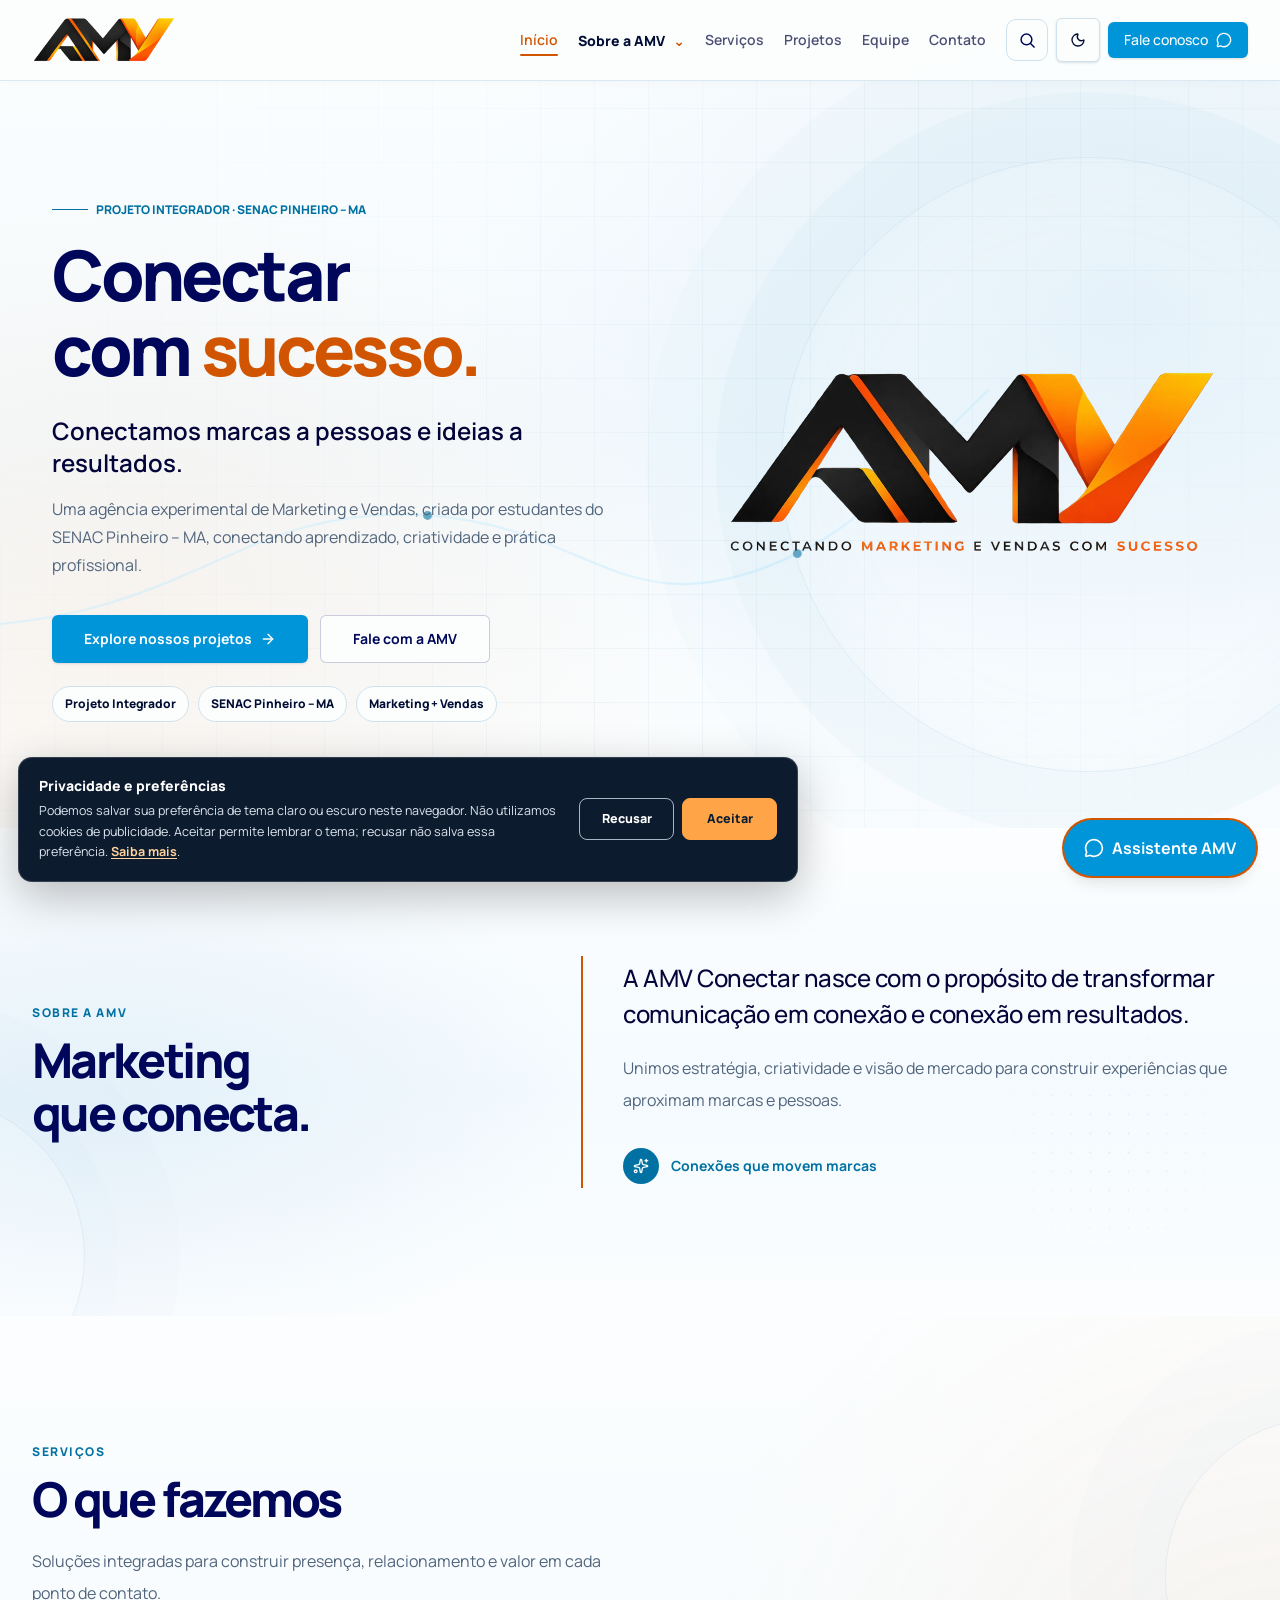
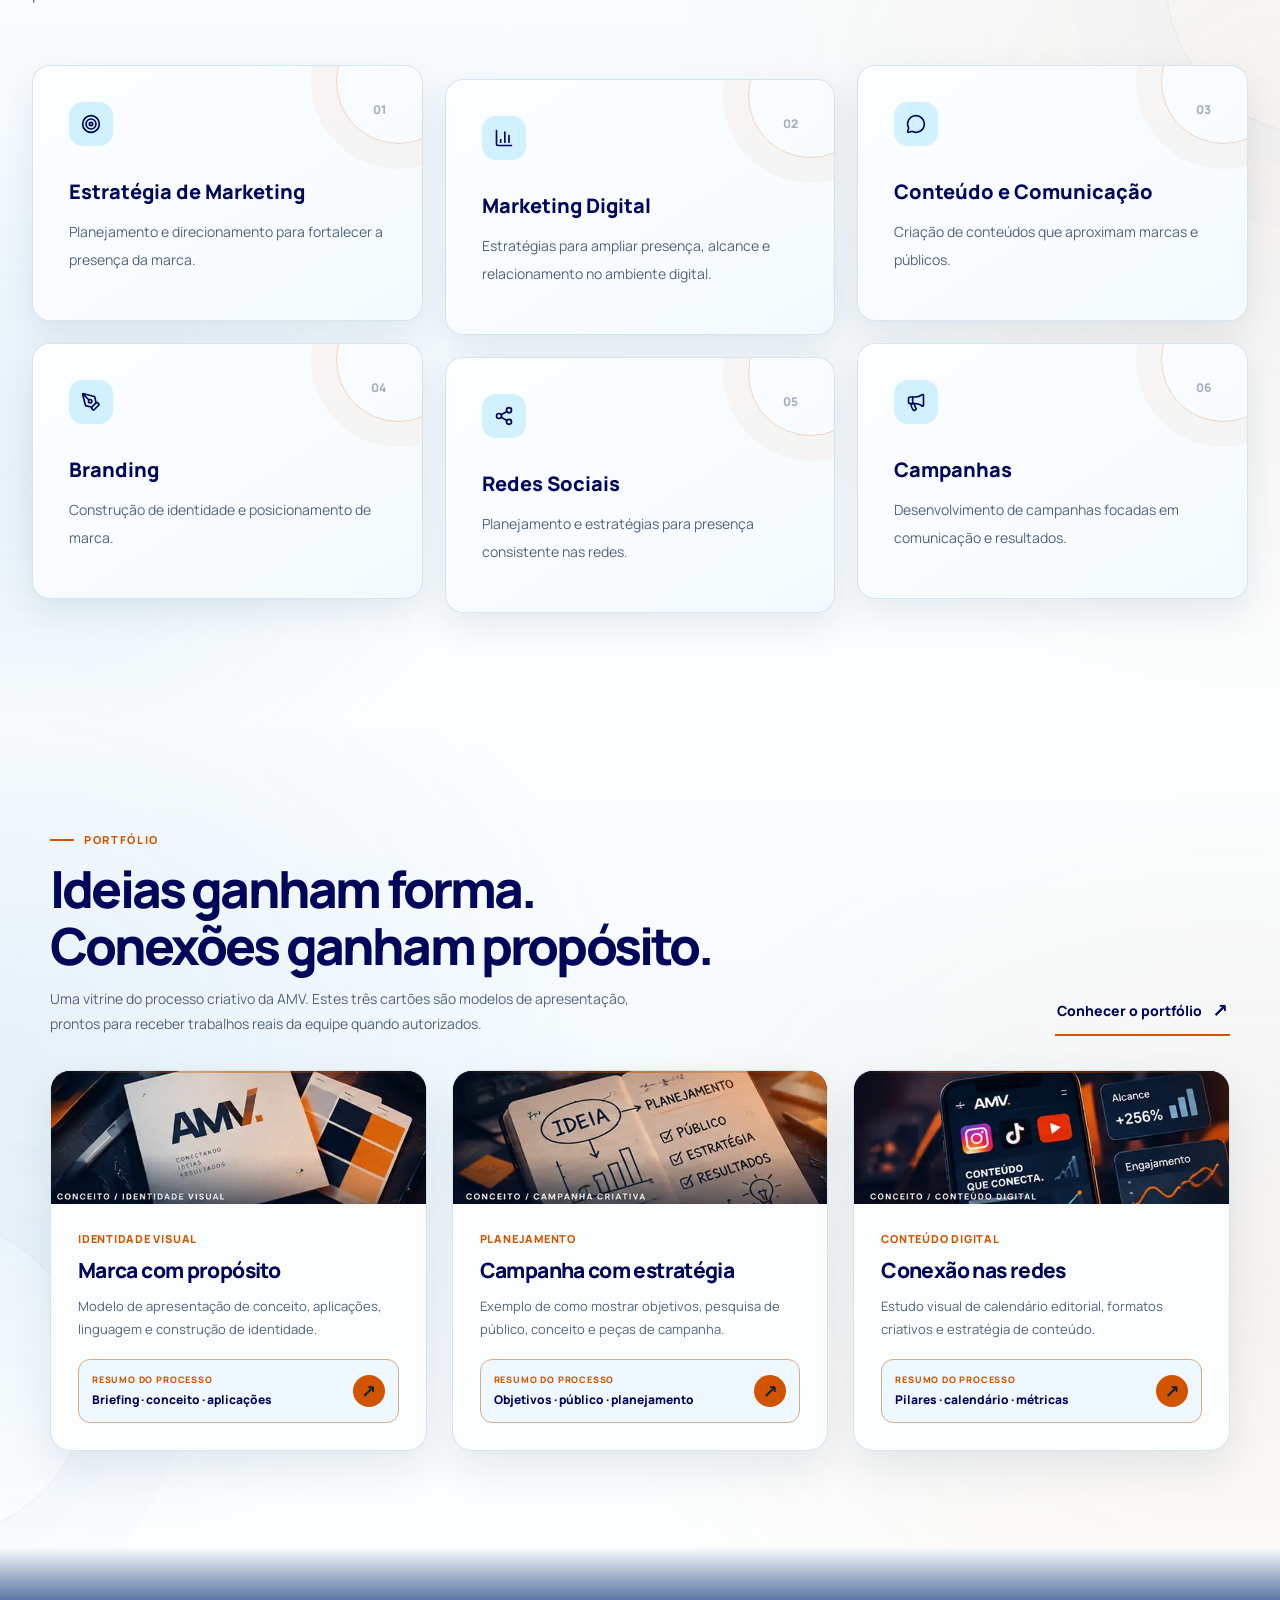
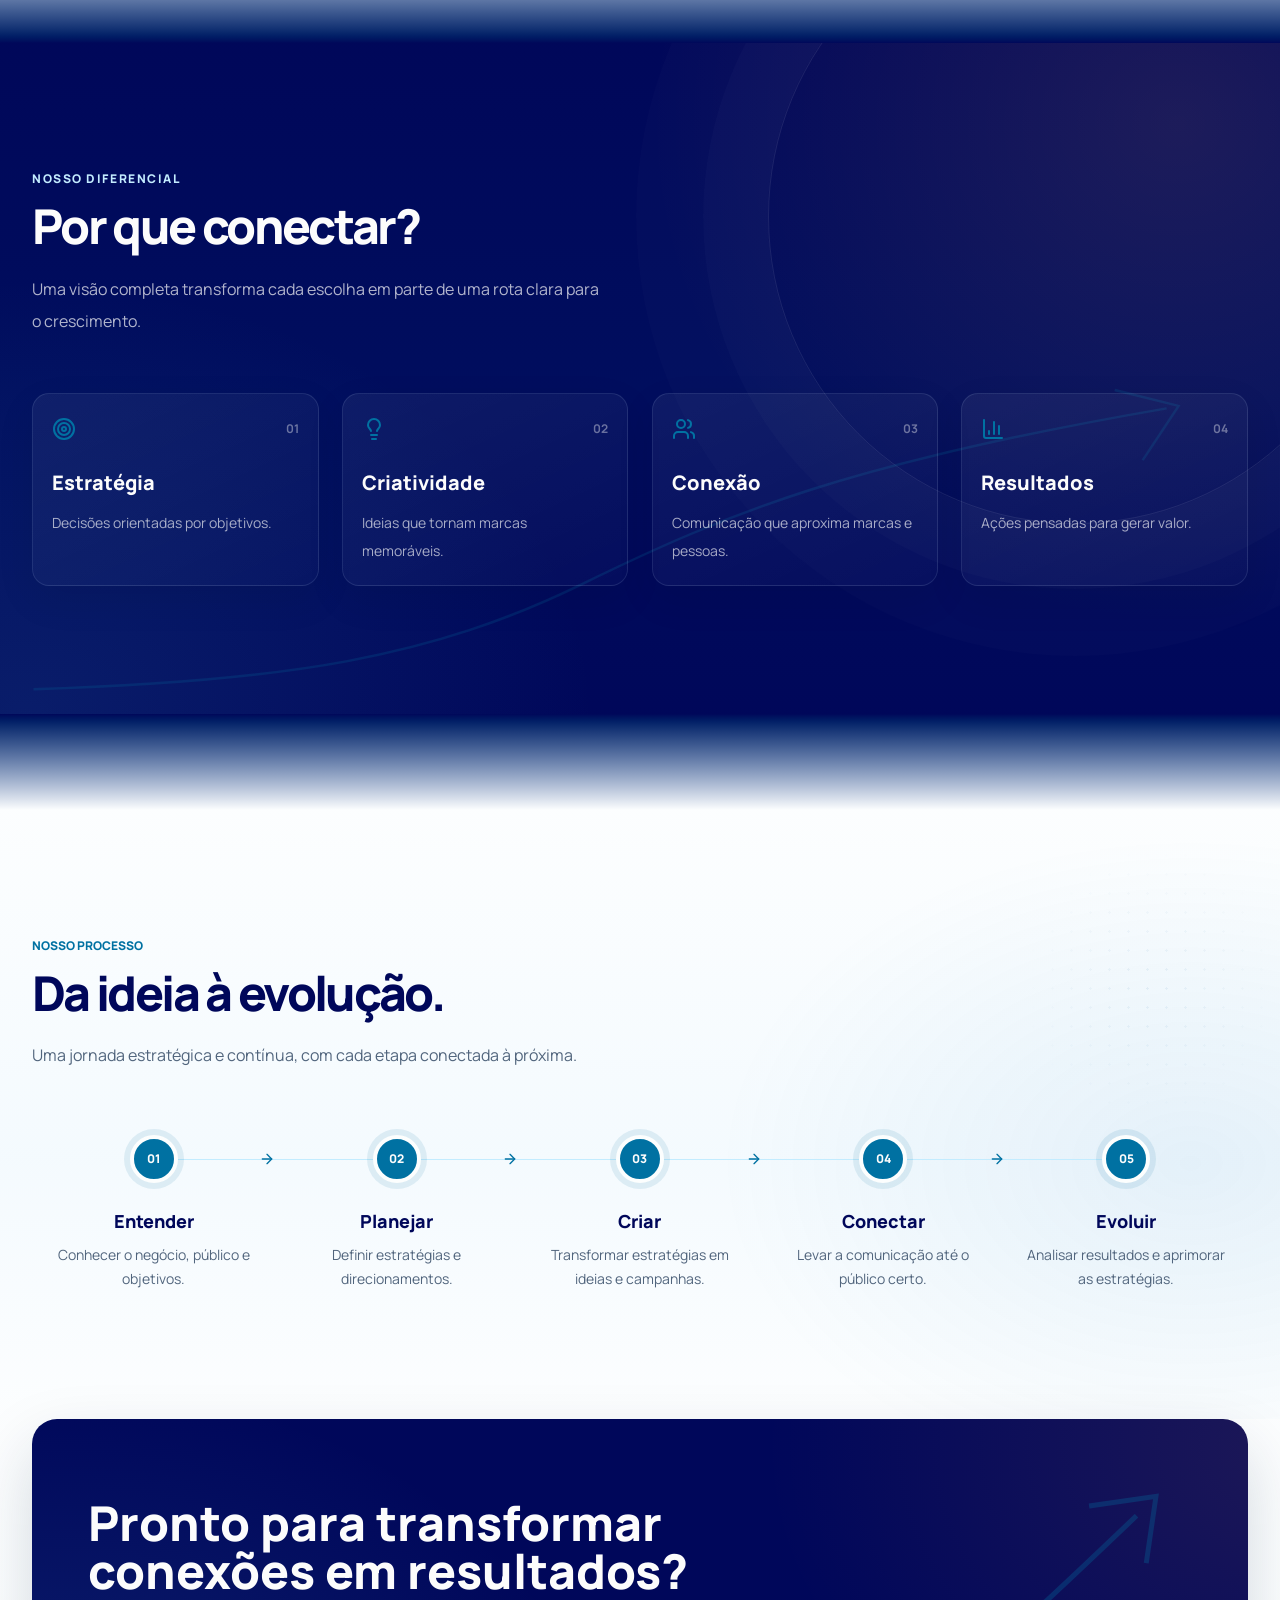
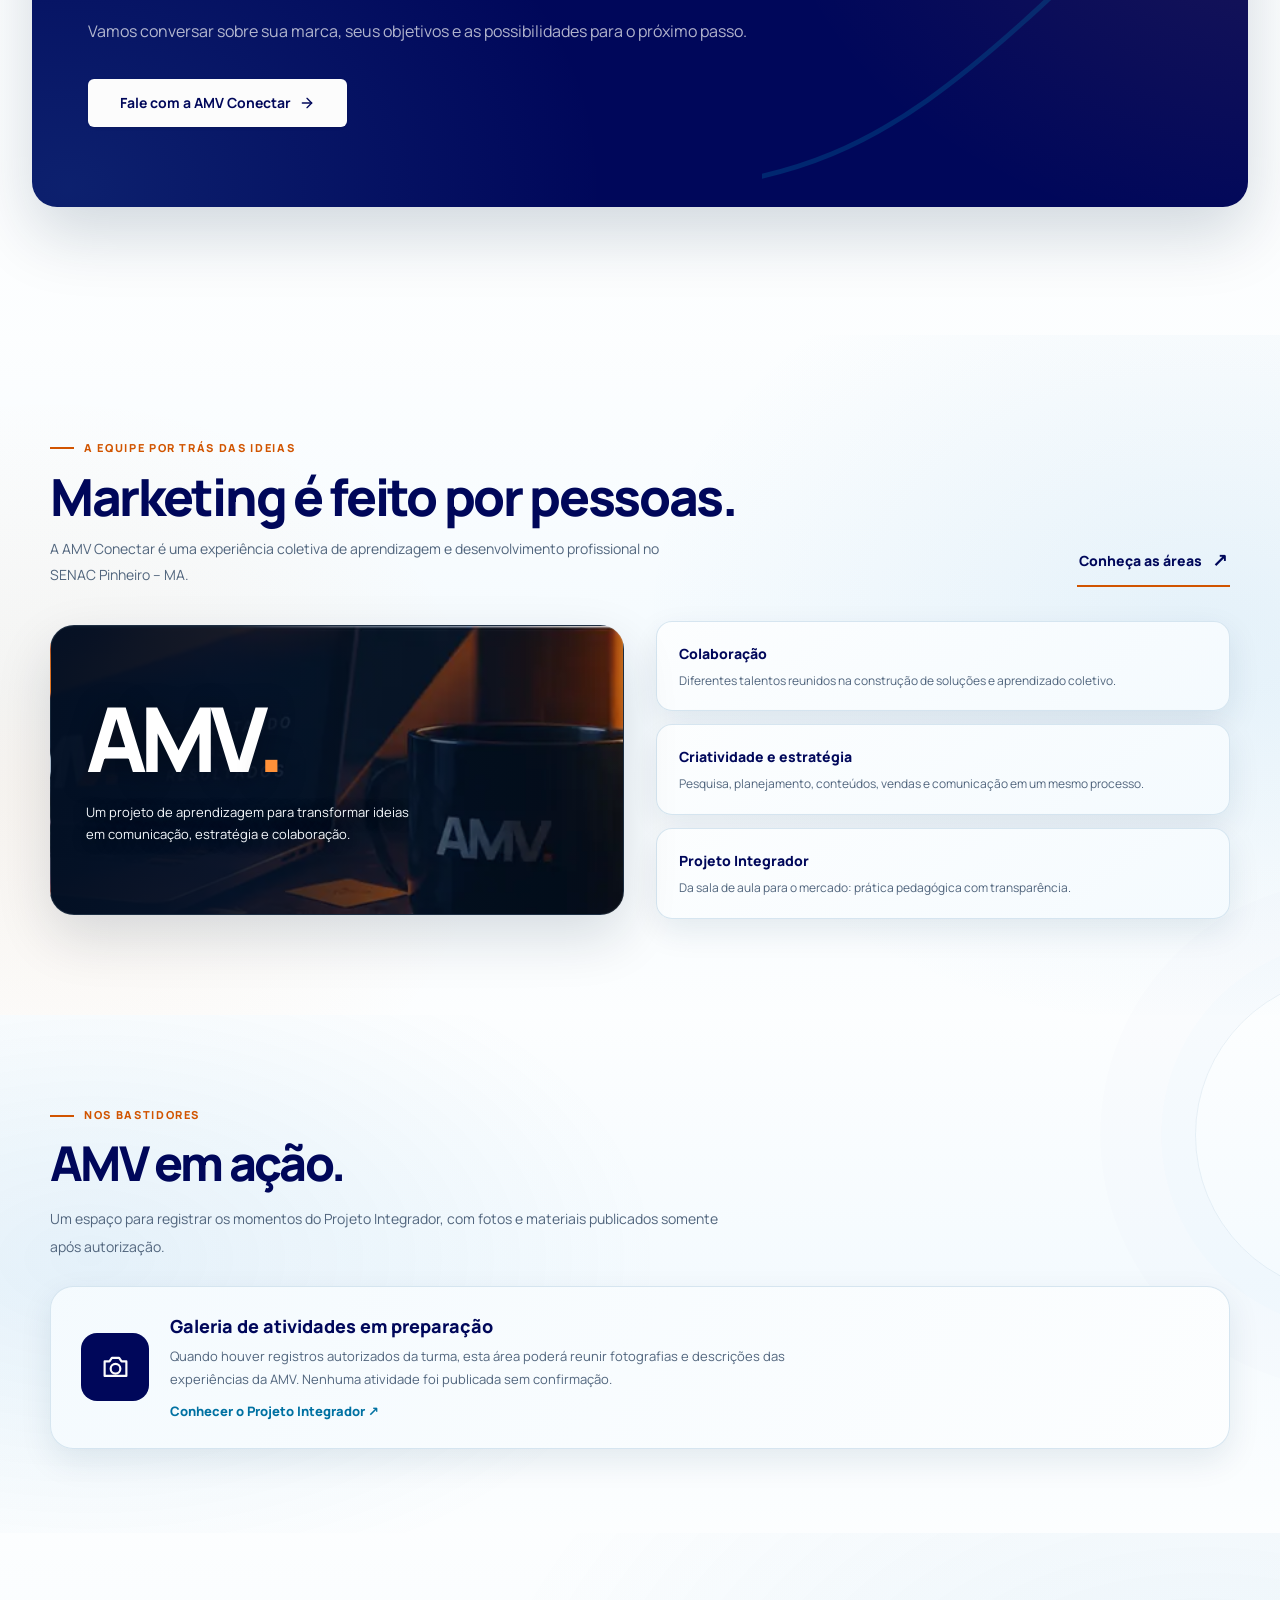
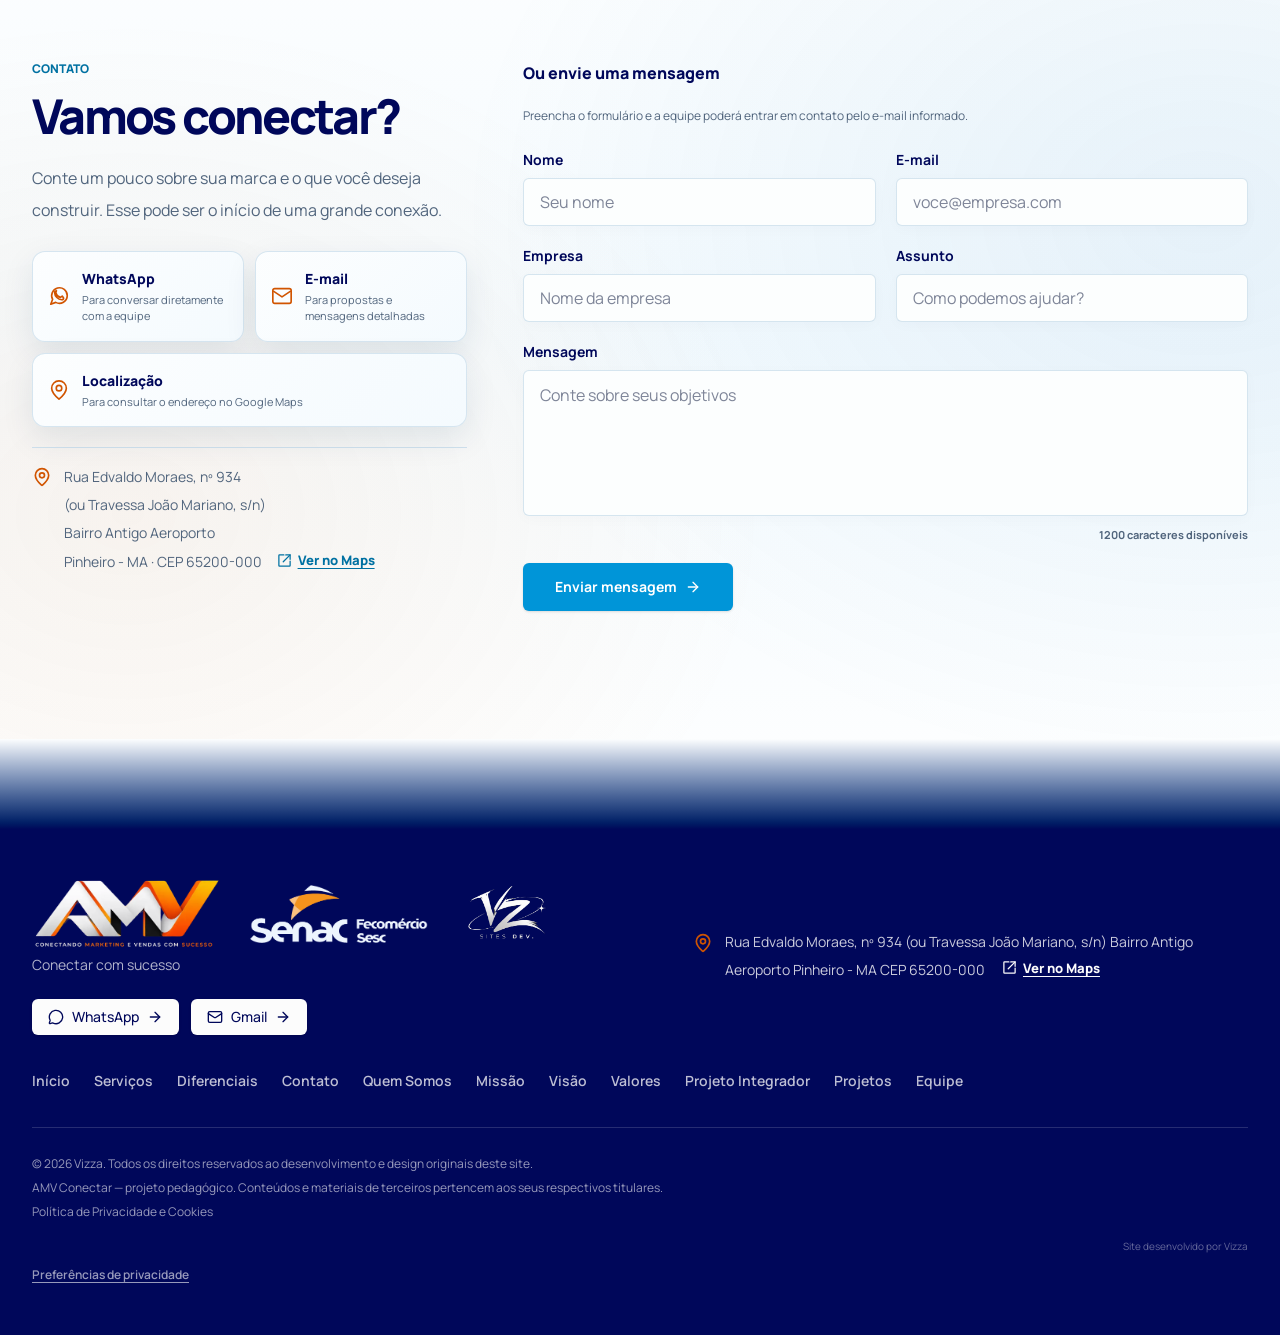
==== commit 6d1a8324: "fix(v2): corrigir altura crescente da página e adicionar rastro discreto ao mouse" ====
--- a/index.html
+++ b/index.html
@@ -1,5 +1,5 @@
 <!DOCTYPE html>
-<html lang="pt-BR"><head><meta charset="utf-8"/><meta content="width=device-width, initial-scale=1" name="viewport"/><title>AMV Conectar | Marketing que conecta</title><meta content="AMV Conectar" name="author"/><meta content="Estratégia, criatividade e comunicação para transformar conexões em oportunidades." name="description"/><meta content="AMV Conectar | Marketing que conecta" property="og:title"/><meta content="Conectamos marcas a pessoas e ideias a resultados." property="og:description"/><meta content="website" property="og:type"/><meta content="summary_large_image" name="twitter:card"/><link href="assets/site.min.css?v=1" rel="stylesheet"/><link href="assets/favicon.png" rel="icon" type="image/png"/><script src="assets/theme.js?v=20261022-cookie1"></script><link rel="stylesheet" href="assets/consent.css?v=20261022-cookie1"><link rel="stylesheet" href="assets/pro-preview.css?v=2"/><link rel="stylesheet" href="assets/v2-ambience.css?v=4"/><meta property="og:image" content="https://vizzahck.github.io/Amv.Ultimate/assets/amv-compartilhamento-2026.jpg"/><meta name="twitter:image" content="https://vizzahck.github.io/Amv.Ultimate/assets/amv-compartilhamento-2026.jpg"/><link rel="stylesheet" href="assets/footer-brand.css?v=8"/><link href="assets/amv-theme-brand.css?v=20261026cb" rel="stylesheet"/><link href="assets/theme-motion.css?v=20261026" rel="stylesheet"/><link href="assets/portfolio/ultimate-art.css?v=3" rel="stylesheet"/><link href="assets/portfolio/processos.css?v=1" rel="stylesheet"/><link rel="canonical" href="https://vizzahck.github.io/Amv.Ultimate/"/><meta property="og:url" content="https://vizzahck.github.io/Amv.Ultimate/"/><meta property="og:image:alt" content="AMV Conectar — agência experimental de Marketing e Vendas do SENAC Pinheiro, com identidade azul e laranja"/><meta property="og:image:width" content="1200"/><meta property="og:image:height" content="630"/><meta name="theme-color" content="#071336"/><link rel="stylesheet" href="assets/v2-finish.css?v=1"/><link rel="stylesheet" href="assets/v2-flow.css?v=1"/><link rel="stylesheet" href="assets/v2-polish.css?v=1"/><meta property="og:image:type" content="image/jpeg"/><link rel="preload" href="assets/manrope-4.ttf" as="font" type="font/ttf" crossorigin/><script>!function(){try{var reduced=window.matchMedia&&matchMedia("(prefers-reduced-motion: reduce)").matches;var force=new URLSearchParams(location.search).get("intro")==="1";var seen=sessionStorage.getItem("amv-intro-seen-v2-01")==="1";if(!reduced&&(force||(!seen&&!location.hash))){document.documentElement.classList.add("amv-intro-pending");window.setTimeout(function(){document.documentElement.classList.remove("amv-intro-pending","amv-intro-leaving")},8000)}}catch(e){}}();</script><link rel="stylesheet" href="assets/intro.css?v=2"/><script defer src="assets/intro.js?v=2"></script><script>!function(){try{if(sessionStorage.getItem("amv-route-next")==="1"){sessionStorage.removeItem("amv-route-next");if(!window.matchMedia("(prefers-reduced-motion: reduce)").matches)document.documentElement.classList.add("amv-route-entering")}}catch(e){}}();</script><link rel="stylesheet" href="assets/v2-experience.css?v=1"/></head><body><div id="amv-intro" class="amv-intro" role="dialog" aria-modal="true" aria-label="Abertura da AMV Conectar">
+<html lang="pt-BR"><head><meta charset="utf-8"/><meta content="width=device-width, initial-scale=1" name="viewport"/><title>AMV Conectar | Marketing que conecta</title><meta content="AMV Conectar" name="author"/><meta content="Estratégia, criatividade e comunicação para transformar conexões em oportunidades." name="description"/><meta content="AMV Conectar | Marketing que conecta" property="og:title"/><meta content="Conectamos marcas a pessoas e ideias a resultados." property="og:description"/><meta content="website" property="og:type"/><meta content="summary_large_image" name="twitter:card"/><link href="assets/site.min.css?v=1" rel="stylesheet"/><link href="assets/favicon.png" rel="icon" type="image/png"/><script src="assets/theme.js?v=20261022-cookie1"></script><link rel="stylesheet" href="assets/consent.css?v=20261022-cookie1"><link rel="stylesheet" href="assets/pro-preview.css?v=2"/><link rel="stylesheet" href="assets/v2-ambience.css?v=4"/><meta property="og:image" content="https://vizzahck.github.io/Amv.Ultimate/assets/amv-compartilhamento-2026.jpg"/><meta name="twitter:image" content="https://vizzahck.github.io/Amv.Ultimate/assets/amv-compartilhamento-2026.jpg"/><link rel="stylesheet" href="assets/footer-brand.css?v=8"/><link href="assets/amv-theme-brand.css?v=20261026cb" rel="stylesheet"/><link href="assets/theme-motion.css?v=20261026" rel="stylesheet"/><link href="assets/portfolio/ultimate-art.css?v=3" rel="stylesheet"/><link href="assets/portfolio/processos.css?v=1" rel="stylesheet"/><link rel="canonical" href="https://vizzahck.github.io/Amv.Ultimate/"/><meta property="og:url" content="https://vizzahck.github.io/Amv.Ultimate/"/><meta property="og:image:alt" content="AMV Conectar — agência experimental de Marketing e Vendas do SENAC Pinheiro, com identidade azul e laranja"/><meta property="og:image:width" content="1200"/><meta property="og:image:height" content="630"/><meta name="theme-color" content="#071336"/><link rel="stylesheet" href="assets/v2-finish.css?v=1"/><link rel="stylesheet" href="assets/v2-flow.css?v=1"/><link rel="stylesheet" href="assets/v2-polish.css?v=1"/><meta property="og:image:type" content="image/jpeg"/><link rel="preload" href="assets/manrope-4.ttf" as="font" type="font/ttf" crossorigin/><script>!function(){try{var reduced=window.matchMedia&&matchMedia("(prefers-reduced-motion: reduce)").matches;var force=new URLSearchParams(location.search).get("intro")==="1";var seen=sessionStorage.getItem("amv-intro-seen-v2-01")==="1";if(!reduced&&(force||(!seen&&!location.hash))){document.documentElement.classList.add("amv-intro-pending");window.setTimeout(function(){document.documentElement.classList.remove("amv-intro-pending","amv-intro-leaving")},8000)}}catch(e){}}();</script><link rel="stylesheet" href="assets/intro.css?v=2"/><script defer src="assets/intro.js?v=2"></script><script>!function(){try{if(sessionStorage.getItem("amv-route-next")==="1"){sessionStorage.removeItem("amv-route-next");if(!window.matchMedia("(prefers-reduced-motion: reduce)").matches)document.documentElement.classList.add("amv-route-entering")}}catch(e){}}();</script><link rel="stylesheet" href="assets/v2-experience.css?v=2"/><link rel="stylesheet" href="assets/pointer-effects.css?v=1"/></head><body><div id="amv-intro" class="amv-intro" role="dialog" aria-modal="true" aria-label="Abertura da AMV Conectar">
   <div class="amv-intro-graphics" aria-hidden="true"><svg class="amv-intro-lines" viewBox="0 0 560 260" fill="none" xmlns="http://www.w3.org/2000/svg">
   <path d="M0 220C75 211 78 83 164 92C250 100 232 229 331 167C422 111 447 25 560 52"/>
   <path d="M-28 117C45 149 110 184 182 146C272 99 309 60 374 89C439 118 491 187 584 145"/>
@@ -23,4 +23,4 @@
 <a class="amv-contact-option" href="https://wa.me/5598984833670" target="_blank" rel="noopener noreferrer" aria-label="Conversar com a AMV pelo WhatsApp, abre em outra aba"><svg aria-hidden="true" viewBox="0 0 24 24"><path d="M21 11.5a8.5 8.5 0 0 1-12.6 7.45L3 21l2.05-5.4A8.5 8.5 0 1 1 21 11.5Z"/><path d="M8.5 8.5c.7 2.8 2.1 4.2 5 5l2-1.4 1.5 2a2 2 0 0 1-2 2c-4.2-.3-7.5-3.7-7.8-7.8a2 2 0 0 1 2-2Z"/></svg><span><strong>WhatsApp</strong><small>Para conversar diretamente com a equipe</small></span></a>
 <a class="amv-contact-option" href="https://mail.google.com/mail/?view=cm&amp;fs=1&amp;to=amvconectar%40gmail.com" target="_blank" rel="noopener noreferrer" aria-label="Enviar e-mail para amvconectar@gmail.com pelo Gmail, abre em outra aba"><svg aria-hidden="true" viewBox="0 0 24 24"><rect x="2" y="4" width="20" height="16" rx="2"/><path d="m3 7 9 6 9-6"/></svg><span><strong>E-mail</strong><small>Para propostas e mensagens detalhadas</small></span></a>
 <a class="amv-contact-option amv-contact-option--maps" href="https://maps.app.goo.gl/efMrbSESCHAUTsFR6" target="_blank" rel="noopener noreferrer" aria-label="Ver a localização da AMV no Google Maps, abre em outra aba"><svg aria-hidden="true" viewBox="0 0 24 24"><path d="M20 10c0 5-8 12-8 12S4 15 4 10a8 8 0 0 1 16 0Z"/><circle cx="12" cy="10" r="3"/></svg><span><strong>Localização</strong><small>Para consultar o endereço no Google Maps</small></span></a>
-</div><address class="amv-contact-info flex gap-3 text-sm not-italic leading-7 text-muted-foreground"><svg aria-hidden="true" class="lucide lucide-map-pin mt-1 size-5 shrink-0 text-brand-orange" fill="none" height="24" stroke="currentColor" stroke-linecap="round" stroke-linejoin="round" stroke-width="2" viewbox="0 0 24 24" width="24" xmlns="http://www.w3.org/2000/svg"><path d="M20 10c0 4.993-5.539 10.193-7.399 11.799a1 1 0 0 1-1.202 0C9.539 20.193 4 14.993 4 10a8 8 0 0 1 16 0"></path><circle cx="12" cy="10" r="3"></circle></svg><span>Rua Edvaldo Moraes, nº 934<br/>(ou Travessa João Mariano, s/n)<br/>Bairro Antigo Aeroporto<br/>Pinheiro - MA · CEP 65200-000 <a class="amv-maps-link" href="https://maps.app.goo.gl/efMrbSESCHAUTsFR6" target="_blank" rel="noopener noreferrer" aria-label="Ver endereço da AMV no Google Maps (abre em nova aba)"><svg aria-hidden="true" viewBox="0 0 24 24" fill="none" stroke="currentColor" stroke-width="2" stroke-linecap="round" stroke-linejoin="round" width="15" height="15"><path d="M14 3h7v7"/><path d="M10 14 21 3"/><path d="M21 13v7a1 1 0 0 1-1 1H4a1 1 0 0 1-1-1V4a1 1 0 0 1 1-1h7"/></svg>Ver no Maps</a></span></address></div><form class="grid gap-5 sm:grid-cols-2" id="contact-form" action="https://formspree.io/f/mgaawnyg" method="POST"><div class="amv-form-honeypot" aria-hidden="true"><label for="amv-website-verification">Se você é uma pessoa, deixe este campo vazio</label><input id="amv-website-verification" name="_gotcha" type="text" tabindex="-1" autocomplete="off" /></div><input name="_subject" type="hidden" value="Contato pelo site AMV Conectar" /><h3 class="amv-contact-form-label">Ou envie uma mensagem</h3><p class="amv-contact-form-note">Preencha o formulário e a equipe poderá entrar em contato pelo e-mail informado.</p><label><span class="mb-2 block text-sm font-bold text-brand-deep">Nome</span><input autocomplete="name" class="h-12 w-full rounded-md border border-input bg-background px-4 text-base outline-none transition focus:border-brand focus:ring-2 focus:ring-brand-soft" minlength="2" maxlength="100" name="name" placeholder="Seu nome" required=""/></label><label><span class="mb-2 block text-sm font-bold text-brand-deep">E-mail</span><input autocomplete="email" class="h-12 w-full rounded-md border border-input bg-background px-4 text-base outline-none transition focus:border-brand focus:ring-2 focus:ring-brand-soft" maxlength="255" name="email" placeholder="voce@empresa.com" required="" type="email"/></label><label><span class="mb-2 block text-sm font-bold text-brand-deep">Empresa</span><input autocomplete="organization" class="h-12 w-full rounded-md border border-input bg-background px-4 text-base outline-none transition focus:border-brand focus:ring-2 focus:ring-brand-soft" maxlength="120" name="company" placeholder="Nome da empresa"/></label><label><span class="mb-2 block text-sm font-bold text-brand-deep">Assunto</span><input class="h-12 w-full rounded-md border border-input bg-background px-4 text-base outline-none transition focus:border-brand focus:ring-2 focus:ring-brand-soft" maxlength="150" name="subject" placeholder="Como podemos ajudar?" required=""/></label><label class="sm:col-span-2"><span class="mb-2 block text-sm font-bold text-brand-deep">Mensagem</span><textarea class="w-full resize-none rounded-md border border-input bg-background px-4 py-3 text-base outline-none transition focus:border-brand focus:ring-2 focus:ring-brand-soft" minlength="10" maxlength="1200" name="message" placeholder="Conte sobre seus objetivos" required="" rows="5"></textarea></label><div class="flex flex-col items-start gap-4 sm:col-span-2 sm:flex-row sm:items-center"><button class="inline-flex items-center justify-center gap-2 whitespace-nowrap cursor-pointer transition-colors focus-visible:outline-none focus-visible:ring-1 focus-visible:ring-ring disabled:pointer-events-none disabled:opacity-50 disabled:cursor-not-allowed [&amp;_svg]:pointer-events-none [&amp;_svg]:size-4 [&amp;_svg]:shrink-0 bg-primary text-primary-foreground shadow-sm hover:-translate-y-0.5 hover:bg-primary/90 hover:shadow-lg h-12 rounded-md px-6 text-sm font-bold sm:px-8" type="submit">Enviar mensagem <svg aria-hidden="true" class="lucide lucide-arrow-right" fill="none" height="24" stroke="currentColor" stroke-linecap="round" stroke-linejoin="round" stroke-width="2" viewbox="0 0 24 24" width="24" xmlns="http://www.w3.org/2000/svg"><path d="M5 12h14"></path><path d="m12 5 7 7-7 7"></path></svg></button><p class="text-sm font-semibold text-brand-deep" hidden="" id="contact-status" role="status" aria-live="polite"></p></div></form></div></section><div class="amv-flow-bridge amv-flow-bridge--to-footer" aria-hidden="true"></div></main><div class="fixed bottom-4 right-4 z-[60] flex flex-col items-end gap-3 sm:bottom-6 sm:right-6"><section aria-label="Assistente AMV" class="rise-in flex h-[min(560px,calc(100dvh-7rem))] w-[calc(100vw-2rem)] max-w-sm flex-col overflow-hidden rounded-xl border border-border bg-background shadow-2xl" hidden="" id="amv-assistant" role="dialog" tabindex="-1"><header class="flex items-center gap-3 bg-brand-panel px-4 py-3"><span class="grid size-9 place-items-center rounded-full bg-brand-orange text-on-panel"><svg aria-hidden="true" class="lucide lucide-message-circle size-4" fill="none" height="24" stroke="currentColor" stroke-linecap="round" stroke-linejoin="round" stroke-width="2" viewbox="0 0 24 24" width="24" xmlns="http://www.w3.org/2000/svg"><path d="M2.992 16.342a2 2 0 0 1 .094 1.167l-1.065 3.29a1 1 0 0 0 1.236 1.168l3.413-.998a2 2 0 0 1 1.099.092 10 10 0 1 0-4.777-4.719"></path></svg></span><div class="mr-auto"><p class="text-sm font-extrabold text-on-panel">Assistente AMV</p><p class="text-xs text-on-panel/70">Respostas rápidas</p></div><button aria-label="Minimizar" class="grid size-9 place-items-center rounded-md text-on-panel/80 hover:bg-on-panel/10" data-action="assistant-minimizar" type="button"><svg aria-hidden="true" class="lucide lucide-minus size-4" fill="none" height="24" stroke="currentColor" stroke-linecap="round" stroke-linejoin="round" stroke-width="2" viewbox="0 0 24 24" width="24" xmlns="http://www.w3.org/2000/svg"><path d="M5 12h14"></path></svg></button><button aria-label="Fechar" class="grid size-9 place-items-center rounded-md text-on-panel/80 hover:bg-on-panel/10" data-action="assistant-fechar" type="button"><svg aria-hidden="true" class="lucide lucide-x size-4" fill="none" height="24" stroke="currentColor" stroke-linecap="round" stroke-linejoin="round" stroke-width="2" viewbox="0 0 24 24" width="24" xmlns="http://www.w3.org/2000/svg"><path d="M18 6 6 18"></path><path d="m6 6 12 12"></path></svg></button></header><div aria-live="polite" class="flex-1 space-y-3 overflow-y-auto p-4" id="assistant-messages"><div class="max-w-[90%] text-sm leading-6 text-foreground">Olá! Eu sou o Assistente AMV. Escolha uma pergunta abaixo:</div><div class="flex flex-col gap-2 pt-1" id="assistant-questions"><button class="rounded-md border border-border px-3 py-2 text-left text-sm font-semibold text-brand-deep transition hover:border-brand hover:bg-surface-blue" data-faq="0" type="button">O que é a AMV Conectar?</button><button class="rounded-md border border-border px-3 py-2 text-left text-sm font-semibold text-brand-deep transition hover:border-brand hover:bg-surface-blue" data-faq="1" type="button">Qual é o objetivo da AMV?</button><button class="rounded-md border border-border px-3 py-2 text-left text-sm font-semibold text-brand-deep transition hover:border-brand hover:bg-surface-blue" data-faq="2" type="button">O que é o Projeto Integrador?</button><button class="rounded-md border border-border px-3 py-2 text-left text-sm font-semibold text-brand-deep transition hover:border-brand hover:bg-surface-blue" data-faq="3" type="button">Qual é a missão da AMV?</button><button class="rounded-md border border-border px-3 py-2 text-left text-sm font-semibold text-brand-deep transition hover:border-brand hover:bg-surface-blue" data-faq="4" type="button">Qual é a visão da AMV?</button><button class="rounded-md border border-border px-3 py-2 text-left text-sm font-semibold text-brand-deep transition hover:border-brand hover:bg-surface-blue" data-faq="5" type="button">Quais são os valores da AMV?</button><button class="rounded-md border border-border px-3 py-2 text-left text-sm font-semibold text-brand-deep transition hover:border-brand hover:bg-surface-blue" data-faq="6" type="button">Quais serviços a AMV oferece?</button><button class="rounded-md border border-border px-3 py-2 text-left text-sm font-semibold text-brand-deep transition hover:border-brand hover:bg-surface-blue" data-faq="7" type="button">Onde fica a AMV?</button><button class="rounded-md border border-border px-3 py-2 text-left text-sm font-semibold text-brand-deep transition hover:border-brand hover:bg-surface-blue" data-faq="8" type="button">Como entrar em contato com a AMV?</button><button class="rounded-md border border-border px-3 py-2 text-left text-sm font-semibold text-brand-deep transition hover:border-brand hover:bg-surface-blue" data-faq="9" type="button">O que significa AMV?</button></div><div></div></div></section><button aria-expanded="false" aria-label="Assistente AMV" class="inline-flex h-14 items-center gap-2 rounded-full bg-primary px-5 font-bold text-primary-foreground shadow-lg ring-2 ring-brand-orange transition hover:-translate-y-0.5" data-action="assistant-toggle" type="button"><svg aria-hidden="true" class="lucide lucide-message-circle size-5" fill="none" height="24" stroke="currentColor" stroke-linecap="round" stroke-linejoin="round" stroke-width="2" viewbox="0 0 24 24" width="24" xmlns="http://www.w3.org/2000/svg"><path d="M2.992 16.342a2 2 0 0 1 .094 1.167l-1.065 3.29a1 1 0 0 0 1.236 1.168l3.413-.998a2 2 0 0 1 1.099.092 10 10 0 1 0-4.777-4.719"></path></svg><span class="hidden sm:inline">Assistente AMV</span></button></div><footer class="bg-brand-panel py-12"><div class="mx-auto grid max-w-7xl gap-9 px-5 md:grid-cols-[1fr_1fr] lg:px-8"><div><div class="amv-footer-brand-row"><a aria-current="page" aria-label="AMV Conectar — início" class="active" data-status="active" href="index.html"><span class="amv-theme-logo amv-theme-logo--footer"><img class="amv-brand-image amv-brand-image--light" src="assets/amv-marca-claro.webp" width="980" height="383" decoding="async" loading="lazy" alt="AMV — Conectando Marketing e Vendas com Sucesso"/><img class="amv-brand-image amv-brand-image--dark" src="assets/amv-marca-escuro.webp" width="967" height="370" decoding="async" loading="lazy" alt="AMV — Conectando Marketing e Vendas com Sucesso"/></span></a><div class="amv-footer-partner"><a class="amv-footer-partner-link" href="https://ma.senac.br/" target="_blank" rel="noopener noreferrer" aria-label="Visitar site oficial do Senac Maranhão (abre em uma nova aba)" title="Acessar site oficial do Senac Maranhão"><img src="assets/senac-footer-white-orange.png" width="468" height="151" loading="lazy" decoding="async" alt="Senac, Fecomércio e Sesc"></a></div><div class="amv-footer-developer" aria-label="Desenvolvimento do site: VZ Sites Dev"><img src="assets/vz-sites-dev-footer.png" width="720" height="397" loading="lazy" decoding="async" alt="VZ — Sites Dev, desenvolvimento do site"></div></div><p class="mt-1 text-sm text-on-panel/70">Conectar com sucesso</p><div class="mt-6 flex flex-wrap items-center gap-3" aria-label="Canais de contato"><a class="inline-flex items-center justify-center gap-2 whitespace-nowrap rounded-md text-sm font-medium cursor-pointer transition-colors focus-visible:outline-none focus-visible:ring-1 focus-visible:ring-ring disabled:pointer-events-none disabled:opacity-50 disabled:cursor-not-allowed [&amp;_svg]:pointer-events-none [&amp;_svg]:size-4 [&amp;_svg]:shrink-0 bg-on-panel text-brand-panel shadow-sm hover:-translate-y-0.5 hover:bg-on-panel/90 h-9 px-4 py-2" href="https://wa.me/5598984833670" rel="noopener noreferrer" target="_blank"><svg aria-hidden="true" class="lucide lucide-message-circle" fill="none" height="24" stroke="currentColor" stroke-linecap="round" stroke-linejoin="round" stroke-width="2" viewbox="0 0 24 24" width="24" xmlns="http://www.w3.org/2000/svg"><path d="M2.992 16.342a2 2 0 0 1 .094 1.167l-1.065 3.29a1 1 0 0 0 1.236 1.168l3.413-.998a2 2 0 0 1 1.099.092 10 10 0 1 0-4.777-4.719"></path></svg> WhatsApp <svg aria-hidden="true" class="lucide lucide-arrow-right" fill="none" height="24" stroke="currentColor" stroke-linecap="round" stroke-linejoin="round" stroke-width="2" viewbox="0 0 24 24" width="24" xmlns="http://www.w3.org/2000/svg"><path d="M5 12h14"></path><path d="m12 5 7 7-7 7"></path></svg></a><a class="inline-flex items-center justify-center gap-2 whitespace-nowrap rounded-md text-sm font-medium cursor-pointer transition-colors focus-visible:outline-none focus-visible:ring-1 focus-visible:ring-ring disabled:pointer-events-none disabled:opacity-50 disabled:cursor-not-allowed [&amp;_svg]:pointer-events-none [&amp;_svg]:size-4 [&amp;_svg]:shrink-0 bg-on-panel text-brand-panel shadow-sm hover:-translate-y-0.5 hover:bg-on-panel/90 h-9 px-4 py-2" href="https://mail.google.com/mail/?view=cm&amp;fs=1&amp;to=amvconectar%40gmail.com" rel="noopener noreferrer" target="_blank" aria-label="Enviar e-mail para a AMV pelo Gmail (abre em nova aba)"><svg aria-hidden="true" class="lucide lucide-mail" fill="none" height="24" stroke="currentColor" stroke-linecap="round" stroke-linejoin="round" stroke-width="2" viewbox="0 0 24 24" width="24" xmlns="http://www.w3.org/2000/svg"><rect width="20" height="16" x="2" y="4" rx="2"></rect><path d="m22 7-8.97 5.7a1.94 1.94 0 0 1-2.06 0L2 7"></path></svg> Gmail <svg aria-hidden="true" class="lucide lucide-arrow-right" fill="none" height="24" stroke="currentColor" stroke-linecap="round" stroke-linejoin="round" stroke-width="2" viewbox="0 0 24 24" width="24" xmlns="http://www.w3.org/2000/svg"><path d="M5 12h14"></path><path d="m12 5 7 7-7 7"></path></svg></a></div></div><address class="flex gap-3 text-sm not-italic leading-7 text-on-panel/80"><svg aria-hidden="true" class="lucide lucide-map-pin mt-1 size-5 shrink-0 text-brand-orange" fill="none" height="24" stroke="currentColor" stroke-linecap="round" stroke-linejoin="round" stroke-width="2" viewbox="0 0 24 24" width="24" xmlns="http://www.w3.org/2000/svg"><path d="M20 10c0 4.993-5.539 10.193-7.399 11.799a1 1 0 0 1-1.202 0C9.539 20.193 4 14.993 4 10a8 8 0 0 1 16 0"></path><circle cx="12" cy="10" r="3"></circle></svg><span>Rua Edvaldo Moraes, nº 934<br/> (ou Travessa João Mariano, s/n)<br/> Bairro Antigo Aeroporto<br/> Pinheiro - MA<br/> CEP 65200-000 <a class="amv-maps-link" href="https://maps.app.goo.gl/efMrbSESCHAUTsFR6" target="_blank" rel="noopener noreferrer" aria-label="Ver endereço da AMV no Google Maps (abre em nova aba)"><svg aria-hidden="true" viewBox="0 0 24 24" fill="none" stroke="currentColor" stroke-width="2" stroke-linecap="round" stroke-linejoin="round" width="15" height="15"><path d="M14 3h7v7"/><path d="M10 14 21 3"/><path d="M21 13v7a1 1 0 0 1-1 1H4a1 1 0 0 1-1-1V4a1 1 0 0 1 1-1h7"/></svg>Ver no Maps</a></span></address><nav aria-label="Navegação do rodapé" class="flex flex-wrap gap-x-6 gap-y-3 md:col-span-2"><a class="text-sm font-semibold text-on-panel/75 hover:text-on-panel" href="#inicio">Início</a><a class="text-sm font-semibold text-on-panel/75 hover:text-on-panel" href="#servicos">Serviços</a><a class="text-sm font-semibold text-on-panel/75 hover:text-on-panel" href="#diferenciais">Diferenciais</a><a class="text-sm font-semibold text-on-panel/75 hover:text-on-panel" href="#contato">Contato</a><a class="text-sm font-semibold text-on-panel/75 hover:text-on-panel" href="quem-somos.html">Quem Somos</a><a class="text-sm font-semibold text-on-panel/75 hover:text-on-panel" href="missao.html">Missão</a><a class="text-sm font-semibold text-on-panel/75 hover:text-on-panel" href="visao.html">Visão</a><a class="text-sm font-semibold text-on-panel/75 hover:text-on-panel" href="valores.html">Valores</a><a class="text-sm font-semibold text-on-panel/75 hover:text-on-panel" href="projeto-integrador.html">Projeto Integrador</a><a class="text-sm font-semibold text-on-panel/75 hover:text-on-panel" href="projetos.html">Projetos</a><a class="text-sm font-semibold text-on-panel/75 hover:text-on-panel" href="equipe.html">Equipe</a></nav><div class="border-t border-on-panel/15 pt-7 text-xs text-on-panel/60 md:col-span-2"><p>© 2026 Vizza. Todos os direitos reservados ao desenvolvimento e design originais deste site.</p><p class="mt-2">AMV Conectar — projeto pedagógico. Conteúdos e materiais de terceiros pertencem aos seus respectivos titulares.</p><p class="mt-2"><a class="underline hover:text-on-panel" href="privacidade.html">Política de Privacidade e Cookies</a></p><p class="mt-5 text-right text-[10px] text-on-panel/40">Site desenvolvido por Vizza</p></div></div></footer><script defer="" src="assets/faq.js"></script><script defer="" src="assets/site.js?v=20261028-contact2"></script><script defer src="assets/assistant-config.js"></script><script defer src="assets/assistant-ai.js?v=20261028-cota5"></script><script defer src="assets/consent.js?v=20261022-cookie1"></script><script defer src="assets/portfolio/processos.js?v=1"></script><script defer src="assets/v2-polish.js?v=1"></script><script defer src="assets/v2-experience.js?v=1"></script></body></html>+</div><address class="amv-contact-info flex gap-3 text-sm not-italic leading-7 text-muted-foreground"><svg aria-hidden="true" class="lucide lucide-map-pin mt-1 size-5 shrink-0 text-brand-orange" fill="none" height="24" stroke="currentColor" stroke-linecap="round" stroke-linejoin="round" stroke-width="2" viewbox="0 0 24 24" width="24" xmlns="http://www.w3.org/2000/svg"><path d="M20 10c0 4.993-5.539 10.193-7.399 11.799a1 1 0 0 1-1.202 0C9.539 20.193 4 14.993 4 10a8 8 0 0 1 16 0"></path><circle cx="12" cy="10" r="3"></circle></svg><span>Rua Edvaldo Moraes, nº 934<br/>(ou Travessa João Mariano, s/n)<br/>Bairro Antigo Aeroporto<br/>Pinheiro - MA · CEP 65200-000 <a class="amv-maps-link" href="https://maps.app.goo.gl/efMrbSESCHAUTsFR6" target="_blank" rel="noopener noreferrer" aria-label="Ver endereço da AMV no Google Maps (abre em nova aba)"><svg aria-hidden="true" viewBox="0 0 24 24" fill="none" stroke="currentColor" stroke-width="2" stroke-linecap="round" stroke-linejoin="round" width="15" height="15"><path d="M14 3h7v7"/><path d="M10 14 21 3"/><path d="M21 13v7a1 1 0 0 1-1 1H4a1 1 0 0 1-1-1V4a1 1 0 0 1 1-1h7"/></svg>Ver no Maps</a></span></address></div><form class="grid gap-5 sm:grid-cols-2" id="contact-form" action="https://formspree.io/f/mgaawnyg" method="POST"><div class="amv-form-honeypot" aria-hidden="true"><label for="amv-website-verification">Se você é uma pessoa, deixe este campo vazio</label><input id="amv-website-verification" name="_gotcha" type="text" tabindex="-1" autocomplete="off" /></div><input name="_subject" type="hidden" value="Contato pelo site AMV Conectar" /><h3 class="amv-contact-form-label">Ou envie uma mensagem</h3><p class="amv-contact-form-note">Preencha o formulário e a equipe poderá entrar em contato pelo e-mail informado.</p><label><span class="mb-2 block text-sm font-bold text-brand-deep">Nome</span><input autocomplete="name" class="h-12 w-full rounded-md border border-input bg-background px-4 text-base outline-none transition focus:border-brand focus:ring-2 focus:ring-brand-soft" minlength="2" maxlength="100" name="name" placeholder="Seu nome" required=""/></label><label><span class="mb-2 block text-sm font-bold text-brand-deep">E-mail</span><input autocomplete="email" class="h-12 w-full rounded-md border border-input bg-background px-4 text-base outline-none transition focus:border-brand focus:ring-2 focus:ring-brand-soft" maxlength="255" name="email" placeholder="voce@empresa.com" required="" type="email"/></label><label><span class="mb-2 block text-sm font-bold text-brand-deep">Empresa</span><input autocomplete="organization" class="h-12 w-full rounded-md border border-input bg-background px-4 text-base outline-none transition focus:border-brand focus:ring-2 focus:ring-brand-soft" maxlength="120" name="company" placeholder="Nome da empresa"/></label><label><span class="mb-2 block text-sm font-bold text-brand-deep">Assunto</span><input class="h-12 w-full rounded-md border border-input bg-background px-4 text-base outline-none transition focus:border-brand focus:ring-2 focus:ring-brand-soft" maxlength="150" name="subject" placeholder="Como podemos ajudar?" required=""/></label><label class="sm:col-span-2"><span class="mb-2 block text-sm font-bold text-brand-deep">Mensagem</span><textarea class="w-full resize-none rounded-md border border-input bg-background px-4 py-3 text-base outline-none transition focus:border-brand focus:ring-2 focus:ring-brand-soft" minlength="10" maxlength="1200" name="message" placeholder="Conte sobre seus objetivos" required="" rows="5"></textarea></label><div class="flex flex-col items-start gap-4 sm:col-span-2 sm:flex-row sm:items-center"><button class="inline-flex items-center justify-center gap-2 whitespace-nowrap cursor-pointer transition-colors focus-visible:outline-none focus-visible:ring-1 focus-visible:ring-ring disabled:pointer-events-none disabled:opacity-50 disabled:cursor-not-allowed [&amp;_svg]:pointer-events-none [&amp;_svg]:size-4 [&amp;_svg]:shrink-0 bg-primary text-primary-foreground shadow-sm hover:-translate-y-0.5 hover:bg-primary/90 hover:shadow-lg h-12 rounded-md px-6 text-sm font-bold sm:px-8" type="submit">Enviar mensagem <svg aria-hidden="true" class="lucide lucide-arrow-right" fill="none" height="24" stroke="currentColor" stroke-linecap="round" stroke-linejoin="round" stroke-width="2" viewbox="0 0 24 24" width="24" xmlns="http://www.w3.org/2000/svg"><path d="M5 12h14"></path><path d="m12 5 7 7-7 7"></path></svg></button><p class="text-sm font-semibold text-brand-deep" hidden="" id="contact-status" role="status" aria-live="polite"></p></div></form></div></section><div class="amv-flow-bridge amv-flow-bridge--to-footer" aria-hidden="true"></div></main><div class="fixed bottom-4 right-4 z-[60] flex flex-col items-end gap-3 sm:bottom-6 sm:right-6"><section aria-label="Assistente AMV" class="rise-in flex h-[min(560px,calc(100dvh-7rem))] w-[calc(100vw-2rem)] max-w-sm flex-col overflow-hidden rounded-xl border border-border bg-background shadow-2xl" hidden="" id="amv-assistant" role="dialog" tabindex="-1"><header class="flex items-center gap-3 bg-brand-panel px-4 py-3"><span class="grid size-9 place-items-center rounded-full bg-brand-orange text-on-panel"><svg aria-hidden="true" class="lucide lucide-message-circle size-4" fill="none" height="24" stroke="currentColor" stroke-linecap="round" stroke-linejoin="round" stroke-width="2" viewbox="0 0 24 24" width="24" xmlns="http://www.w3.org/2000/svg"><path d="M2.992 16.342a2 2 0 0 1 .094 1.167l-1.065 3.29a1 1 0 0 0 1.236 1.168l3.413-.998a2 2 0 0 1 1.099.092 10 10 0 1 0-4.777-4.719"></path></svg></span><div class="mr-auto"><p class="text-sm font-extrabold text-on-panel">Assistente AMV</p><p class="text-xs text-on-panel/70">Respostas rápidas</p></div><button aria-label="Minimizar" class="grid size-9 place-items-center rounded-md text-on-panel/80 hover:bg-on-panel/10" data-action="assistant-minimizar" type="button"><svg aria-hidden="true" class="lucide lucide-minus size-4" fill="none" height="24" stroke="currentColor" stroke-linecap="round" stroke-linejoin="round" stroke-width="2" viewbox="0 0 24 24" width="24" xmlns="http://www.w3.org/2000/svg"><path d="M5 12h14"></path></svg></button><button aria-label="Fechar" class="grid size-9 place-items-center rounded-md text-on-panel/80 hover:bg-on-panel/10" data-action="assistant-fechar" type="button"><svg aria-hidden="true" class="lucide lucide-x size-4" fill="none" height="24" stroke="currentColor" stroke-linecap="round" stroke-linejoin="round" stroke-width="2" viewbox="0 0 24 24" width="24" xmlns="http://www.w3.org/2000/svg"><path d="M18 6 6 18"></path><path d="m6 6 12 12"></path></svg></button></header><div aria-live="polite" class="flex-1 space-y-3 overflow-y-auto p-4" id="assistant-messages"><div class="max-w-[90%] text-sm leading-6 text-foreground">Olá! Eu sou o Assistente AMV. Escolha uma pergunta abaixo:</div><div class="flex flex-col gap-2 pt-1" id="assistant-questions"><button class="rounded-md border border-border px-3 py-2 text-left text-sm font-semibold text-brand-deep transition hover:border-brand hover:bg-surface-blue" data-faq="0" type="button">O que é a AMV Conectar?</button><button class="rounded-md border border-border px-3 py-2 text-left text-sm font-semibold text-brand-deep transition hover:border-brand hover:bg-surface-blue" data-faq="1" type="button">Qual é o objetivo da AMV?</button><button class="rounded-md border border-border px-3 py-2 text-left text-sm font-semibold text-brand-deep transition hover:border-brand hover:bg-surface-blue" data-faq="2" type="button">O que é o Projeto Integrador?</button><button class="rounded-md border border-border px-3 py-2 text-left text-sm font-semibold text-brand-deep transition hover:border-brand hover:bg-surface-blue" data-faq="3" type="button">Qual é a missão da AMV?</button><button class="rounded-md border border-border px-3 py-2 text-left text-sm font-semibold text-brand-deep transition hover:border-brand hover:bg-surface-blue" data-faq="4" type="button">Qual é a visão da AMV?</button><button class="rounded-md border border-border px-3 py-2 text-left text-sm font-semibold text-brand-deep transition hover:border-brand hover:bg-surface-blue" data-faq="5" type="button">Quais são os valores da AMV?</button><button class="rounded-md border border-border px-3 py-2 text-left text-sm font-semibold text-brand-deep transition hover:border-brand hover:bg-surface-blue" data-faq="6" type="button">Quais serviços a AMV oferece?</button><button class="rounded-md border border-border px-3 py-2 text-left text-sm font-semibold text-brand-deep transition hover:border-brand hover:bg-surface-blue" data-faq="7" type="button">Onde fica a AMV?</button><button class="rounded-md border border-border px-3 py-2 text-left text-sm font-semibold text-brand-deep transition hover:border-brand hover:bg-surface-blue" data-faq="8" type="button">Como entrar em contato com a AMV?</button><button class="rounded-md border border-border px-3 py-2 text-left text-sm font-semibold text-brand-deep transition hover:border-brand hover:bg-surface-blue" data-faq="9" type="button">O que significa AMV?</button></div><div></div></div></section><button aria-expanded="false" aria-label="Assistente AMV" class="inline-flex h-14 items-center gap-2 rounded-full bg-primary px-5 font-bold text-primary-foreground shadow-lg ring-2 ring-brand-orange transition hover:-translate-y-0.5" data-action="assistant-toggle" type="button"><svg aria-hidden="true" class="lucide lucide-message-circle size-5" fill="none" height="24" stroke="currentColor" stroke-linecap="round" stroke-linejoin="round" stroke-width="2" viewbox="0 0 24 24" width="24" xmlns="http://www.w3.org/2000/svg"><path d="M2.992 16.342a2 2 0 0 1 .094 1.167l-1.065 3.29a1 1 0 0 0 1.236 1.168l3.413-.998a2 2 0 0 1 1.099.092 10 10 0 1 0-4.777-4.719"></path></svg><span class="hidden sm:inline">Assistente AMV</span></button></div><footer class="bg-brand-panel py-12"><div class="mx-auto grid max-w-7xl gap-9 px-5 md:grid-cols-[1fr_1fr] lg:px-8"><div><div class="amv-footer-brand-row"><a aria-current="page" aria-label="AMV Conectar — início" class="active" data-status="active" href="index.html"><span class="amv-theme-logo amv-theme-logo--footer"><img class="amv-brand-image amv-brand-image--light" src="assets/amv-marca-claro.webp" width="980" height="383" decoding="async" loading="lazy" alt="AMV — Conectando Marketing e Vendas com Sucesso"/><img class="amv-brand-image amv-brand-image--dark" src="assets/amv-marca-escuro.webp" width="967" height="370" decoding="async" loading="lazy" alt="AMV — Conectando Marketing e Vendas com Sucesso"/></span></a><div class="amv-footer-partner"><a class="amv-footer-partner-link" href="https://ma.senac.br/" target="_blank" rel="noopener noreferrer" aria-label="Visitar site oficial do Senac Maranhão (abre em uma nova aba)" title="Acessar site oficial do Senac Maranhão"><img src="assets/senac-footer-white-orange.png" width="468" height="151" loading="lazy" decoding="async" alt="Senac, Fecomércio e Sesc"></a></div><div class="amv-footer-developer" aria-label="Desenvolvimento do site: VZ Sites Dev"><img src="assets/vz-sites-dev-footer.png" width="720" height="397" loading="lazy" decoding="async" alt="VZ — Sites Dev, desenvolvimento do site"></div></div><p class="mt-1 text-sm text-on-panel/70">Conectar com sucesso</p><div class="mt-6 flex flex-wrap items-center gap-3" aria-label="Canais de contato"><a class="inline-flex items-center justify-center gap-2 whitespace-nowrap rounded-md text-sm font-medium cursor-pointer transition-colors focus-visible:outline-none focus-visible:ring-1 focus-visible:ring-ring disabled:pointer-events-none disabled:opacity-50 disabled:cursor-not-allowed [&amp;_svg]:pointer-events-none [&amp;_svg]:size-4 [&amp;_svg]:shrink-0 bg-on-panel text-brand-panel shadow-sm hover:-translate-y-0.5 hover:bg-on-panel/90 h-9 px-4 py-2" href="https://wa.me/5598984833670" rel="noopener noreferrer" target="_blank"><svg aria-hidden="true" class="lucide lucide-message-circle" fill="none" height="24" stroke="currentColor" stroke-linecap="round" stroke-linejoin="round" stroke-width="2" viewbox="0 0 24 24" width="24" xmlns="http://www.w3.org/2000/svg"><path d="M2.992 16.342a2 2 0 0 1 .094 1.167l-1.065 3.29a1 1 0 0 0 1.236 1.168l3.413-.998a2 2 0 0 1 1.099.092 10 10 0 1 0-4.777-4.719"></path></svg> WhatsApp <svg aria-hidden="true" class="lucide lucide-arrow-right" fill="none" height="24" stroke="currentColor" stroke-linecap="round" stroke-linejoin="round" stroke-width="2" viewbox="0 0 24 24" width="24" xmlns="http://www.w3.org/2000/svg"><path d="M5 12h14"></path><path d="m12 5 7 7-7 7"></path></svg></a><a class="inline-flex items-center justify-center gap-2 whitespace-nowrap rounded-md text-sm font-medium cursor-pointer transition-colors focus-visible:outline-none focus-visible:ring-1 focus-visible:ring-ring disabled:pointer-events-none disabled:opacity-50 disabled:cursor-not-allowed [&amp;_svg]:pointer-events-none [&amp;_svg]:size-4 [&amp;_svg]:shrink-0 bg-on-panel text-brand-panel shadow-sm hover:-translate-y-0.5 hover:bg-on-panel/90 h-9 px-4 py-2" href="https://mail.google.com/mail/?view=cm&amp;fs=1&amp;to=amvconectar%40gmail.com" rel="noopener noreferrer" target="_blank" aria-label="Enviar e-mail para a AMV pelo Gmail (abre em nova aba)"><svg aria-hidden="true" class="lucide lucide-mail" fill="none" height="24" stroke="currentColor" stroke-linecap="round" stroke-linejoin="round" stroke-width="2" viewbox="0 0 24 24" width="24" xmlns="http://www.w3.org/2000/svg"><rect width="20" height="16" x="2" y="4" rx="2"></rect><path d="m22 7-8.97 5.7a1.94 1.94 0 0 1-2.06 0L2 7"></path></svg> Gmail <svg aria-hidden="true" class="lucide lucide-arrow-right" fill="none" height="24" stroke="currentColor" stroke-linecap="round" stroke-linejoin="round" stroke-width="2" viewbox="0 0 24 24" width="24" xmlns="http://www.w3.org/2000/svg"><path d="M5 12h14"></path><path d="m12 5 7 7-7 7"></path></svg></a></div></div><address class="flex gap-3 text-sm not-italic leading-7 text-on-panel/80"><svg aria-hidden="true" class="lucide lucide-map-pin mt-1 size-5 shrink-0 text-brand-orange" fill="none" height="24" stroke="currentColor" stroke-linecap="round" stroke-linejoin="round" stroke-width="2" viewbox="0 0 24 24" width="24" xmlns="http://www.w3.org/2000/svg"><path d="M20 10c0 4.993-5.539 10.193-7.399 11.799a1 1 0 0 1-1.202 0C9.539 20.193 4 14.993 4 10a8 8 0 0 1 16 0"></path><circle cx="12" cy="10" r="3"></circle></svg><span>Rua Edvaldo Moraes, nº 934<br/> (ou Travessa João Mariano, s/n)<br/> Bairro Antigo Aeroporto<br/> Pinheiro - MA<br/> CEP 65200-000 <a class="amv-maps-link" href="https://maps.app.goo.gl/efMrbSESCHAUTsFR6" target="_blank" rel="noopener noreferrer" aria-label="Ver endereço da AMV no Google Maps (abre em nova aba)"><svg aria-hidden="true" viewBox="0 0 24 24" fill="none" stroke="currentColor" stroke-width="2" stroke-linecap="round" stroke-linejoin="round" width="15" height="15"><path d="M14 3h7v7"/><path d="M10 14 21 3"/><path d="M21 13v7a1 1 0 0 1-1 1H4a1 1 0 0 1-1-1V4a1 1 0 0 1 1-1h7"/></svg>Ver no Maps</a></span></address><nav aria-label="Navegação do rodapé" class="flex flex-wrap gap-x-6 gap-y-3 md:col-span-2"><a class="text-sm font-semibold text-on-panel/75 hover:text-on-panel" href="#inicio">Início</a><a class="text-sm font-semibold text-on-panel/75 hover:text-on-panel" href="#servicos">Serviços</a><a class="text-sm font-semibold text-on-panel/75 hover:text-on-panel" href="#diferenciais">Diferenciais</a><a class="text-sm font-semibold text-on-panel/75 hover:text-on-panel" href="#contato">Contato</a><a class="text-sm font-semibold text-on-panel/75 hover:text-on-panel" href="quem-somos.html">Quem Somos</a><a class="text-sm font-semibold text-on-panel/75 hover:text-on-panel" href="missao.html">Missão</a><a class="text-sm font-semibold text-on-panel/75 hover:text-on-panel" href="visao.html">Visão</a><a class="text-sm font-semibold text-on-panel/75 hover:text-on-panel" href="valores.html">Valores</a><a class="text-sm font-semibold text-on-panel/75 hover:text-on-panel" href="projeto-integrador.html">Projeto Integrador</a><a class="text-sm font-semibold text-on-panel/75 hover:text-on-panel" href="projetos.html">Projetos</a><a class="text-sm font-semibold text-on-panel/75 hover:text-on-panel" href="equipe.html">Equipe</a></nav><div class="border-t border-on-panel/15 pt-7 text-xs text-on-panel/60 md:col-span-2"><p>© 2026 Vizza. Todos os direitos reservados ao desenvolvimento e design originais deste site.</p><p class="mt-2">AMV Conectar — projeto pedagógico. Conteúdos e materiais de terceiros pertencem aos seus respectivos titulares.</p><p class="mt-2"><a class="underline hover:text-on-panel" href="privacidade.html">Política de Privacidade e Cookies</a></p><p class="mt-5 text-right text-[10px] text-on-panel/40">Site desenvolvido por Vizza</p></div></div></footer><script defer="" src="assets/faq.js"></script><script defer="" src="assets/site.js?v=20261028-contact2"></script><script defer src="assets/assistant-config.js"></script><script defer src="assets/assistant-ai.js?v=20261028-cota5"></script><script defer src="assets/consent.js?v=20261022-cookie1"></script><script defer src="assets/portfolio/processos.js?v=1"></script><script defer src="assets/v2-polish.js?v=1"></script><script defer src="assets/v2-experience.js?v=1"></script><script defer src="assets/pointer-effects.js?v=1"></script></body></html>
--- a/assets/v2-experience.css
+++ b/assets/v2-experience.css
@@ -2,7 +2,7 @@
    Efeitos progressivos sem bibliotecas: nunca escondem o conteúdo sem JavaScript. */
 :root {
   --amv-accent-ink:var(--brand-orange,#ed8737);
-  --amv-progress:0%;
+  --amv-progress:0;
 }
 /* 1. Transição editorial entre documentos internos */
 html.amv-route-exiting body::before,
@@ -91,6 +91,24 @@
 @media(max-width:380px){.amv-search-launch{width:37px;height:37px}.amv-smart-header > div:first-child{gap:6px}.amv-back-top{right:16px}}
 /* 5. Rede digital sensível ao cursor, sem bloquear cliques */
 .v2-home #inicio,.v2-home #contato{isolation:isolate}
+/* CORREÇÃO: v2-flow.css define #contato > * como position:relative.
+   O canvas é filho direto da seção; deve sair do fluxo para não aumentar
+   a altura do contato em ciclos com ResizeObserver. */
+.v2-home #inicio > canvas.amv-cursor-field,
+.v2-home #contato > canvas.amv-cursor-field{
+  position:absolute!important;
+  display:block;
+  inset:0;
+  width:100%;
+  height:100%;
+  min-height:0;
+  z-index:0;
+  pointer-events:none;
+  box-sizing:border-box;
+}
+.v2-home #inicio > canvas.amv-cursor-field{z-index:1}
+.v2-home #contato > .mx-auto{position:relative;z-index:2}
+
 .amv-cursor-field{position:absolute;inset:0;width:100%;height:100%;display:block;z-index:0;pointer-events:none;opacity:.57}
 .v2-home #inicio .amv-cursor-field{z-index:1;opacity:.52}
 .v2-home #inicio > .relative{position:relative;z-index:2}
--- a/assets/pointer-effects.css
+++ b/assets/pointer-effects.css
@@ -0,0 +1,15 @@
+/* AMV Ultimate V2: rastro leve e brilhos discretos no clique. */
+.amv-pointer-effects {
+  position: fixed;
+  inset: 0;
+  z-index: 600;
+  width: 100vw;
+  height: 100dvh;
+  pointer-events: none !important;
+  touch-action: auto;
+  overflow: hidden;
+  contain: strict;
+}
+@media (pointer: coarse), (hover: none), (prefers-reduced-motion: reduce) {
+  .amv-pointer-effects { display: none !important; }
+}
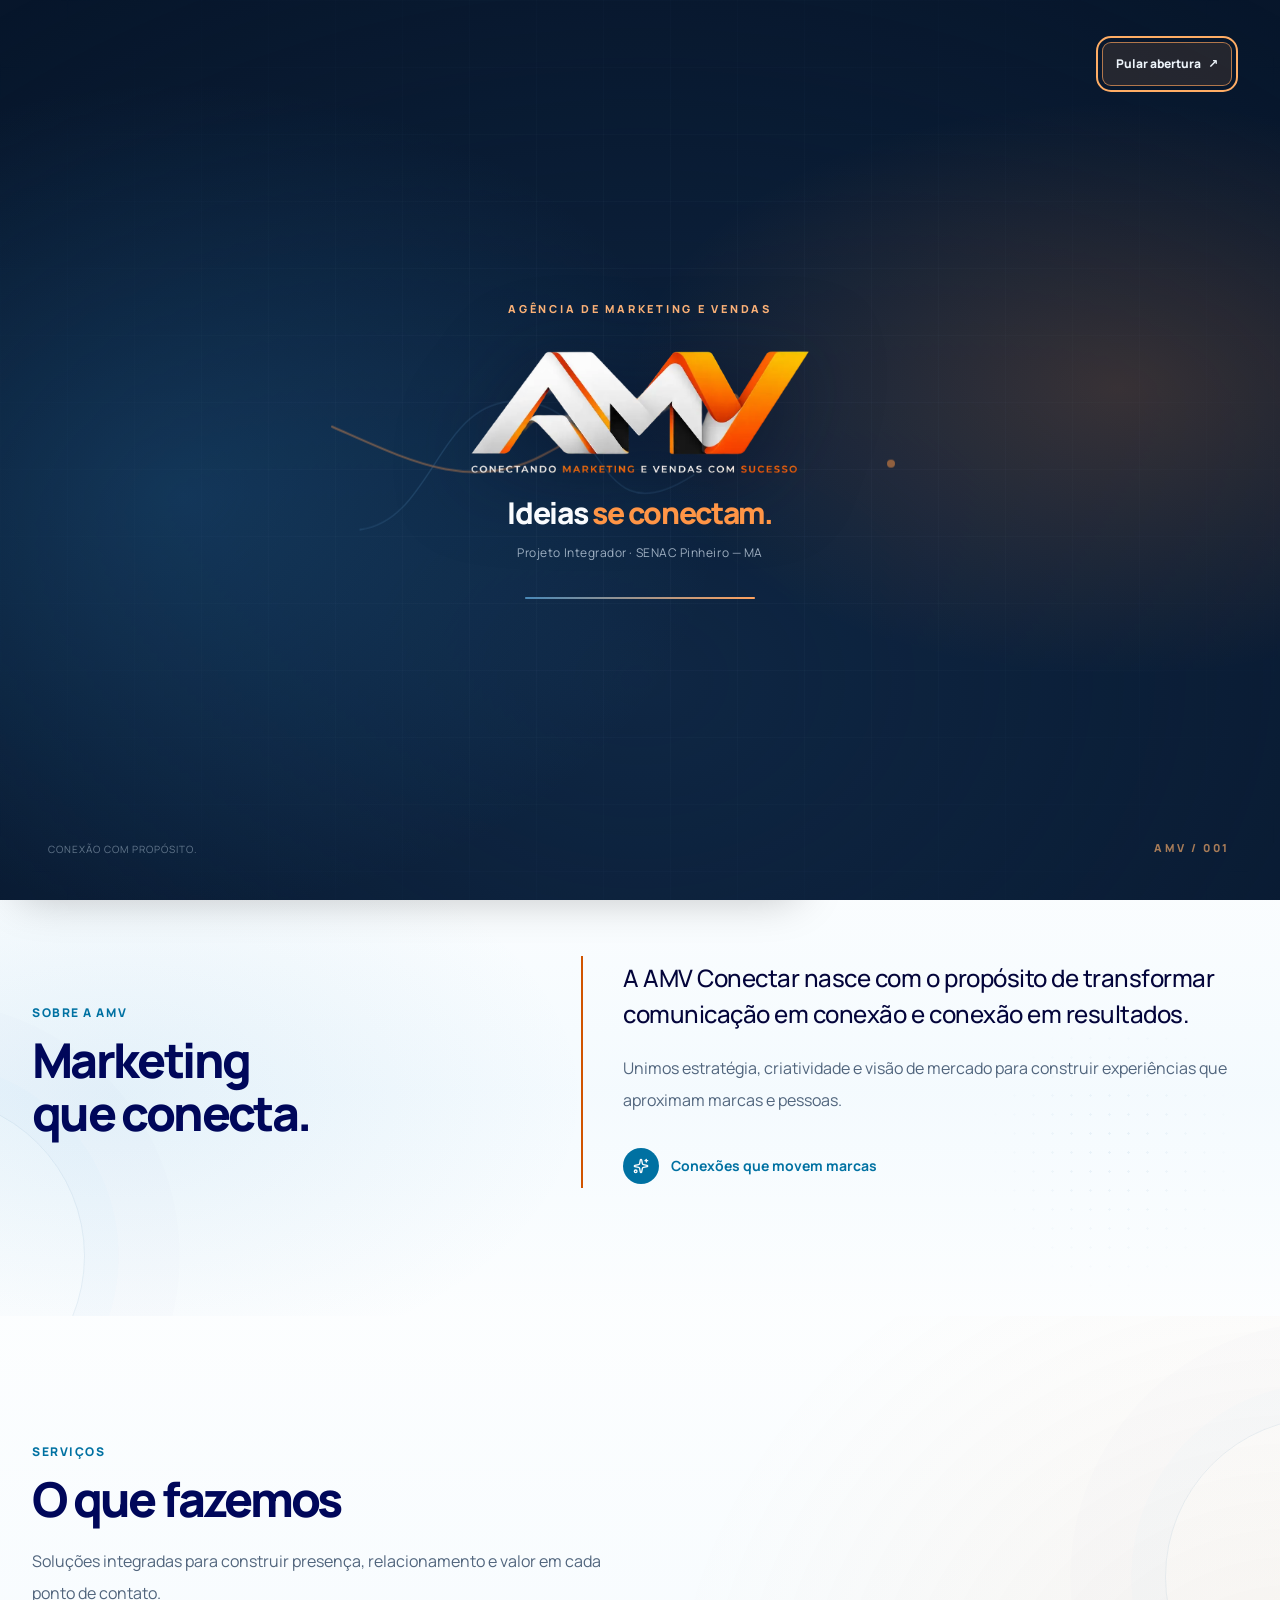
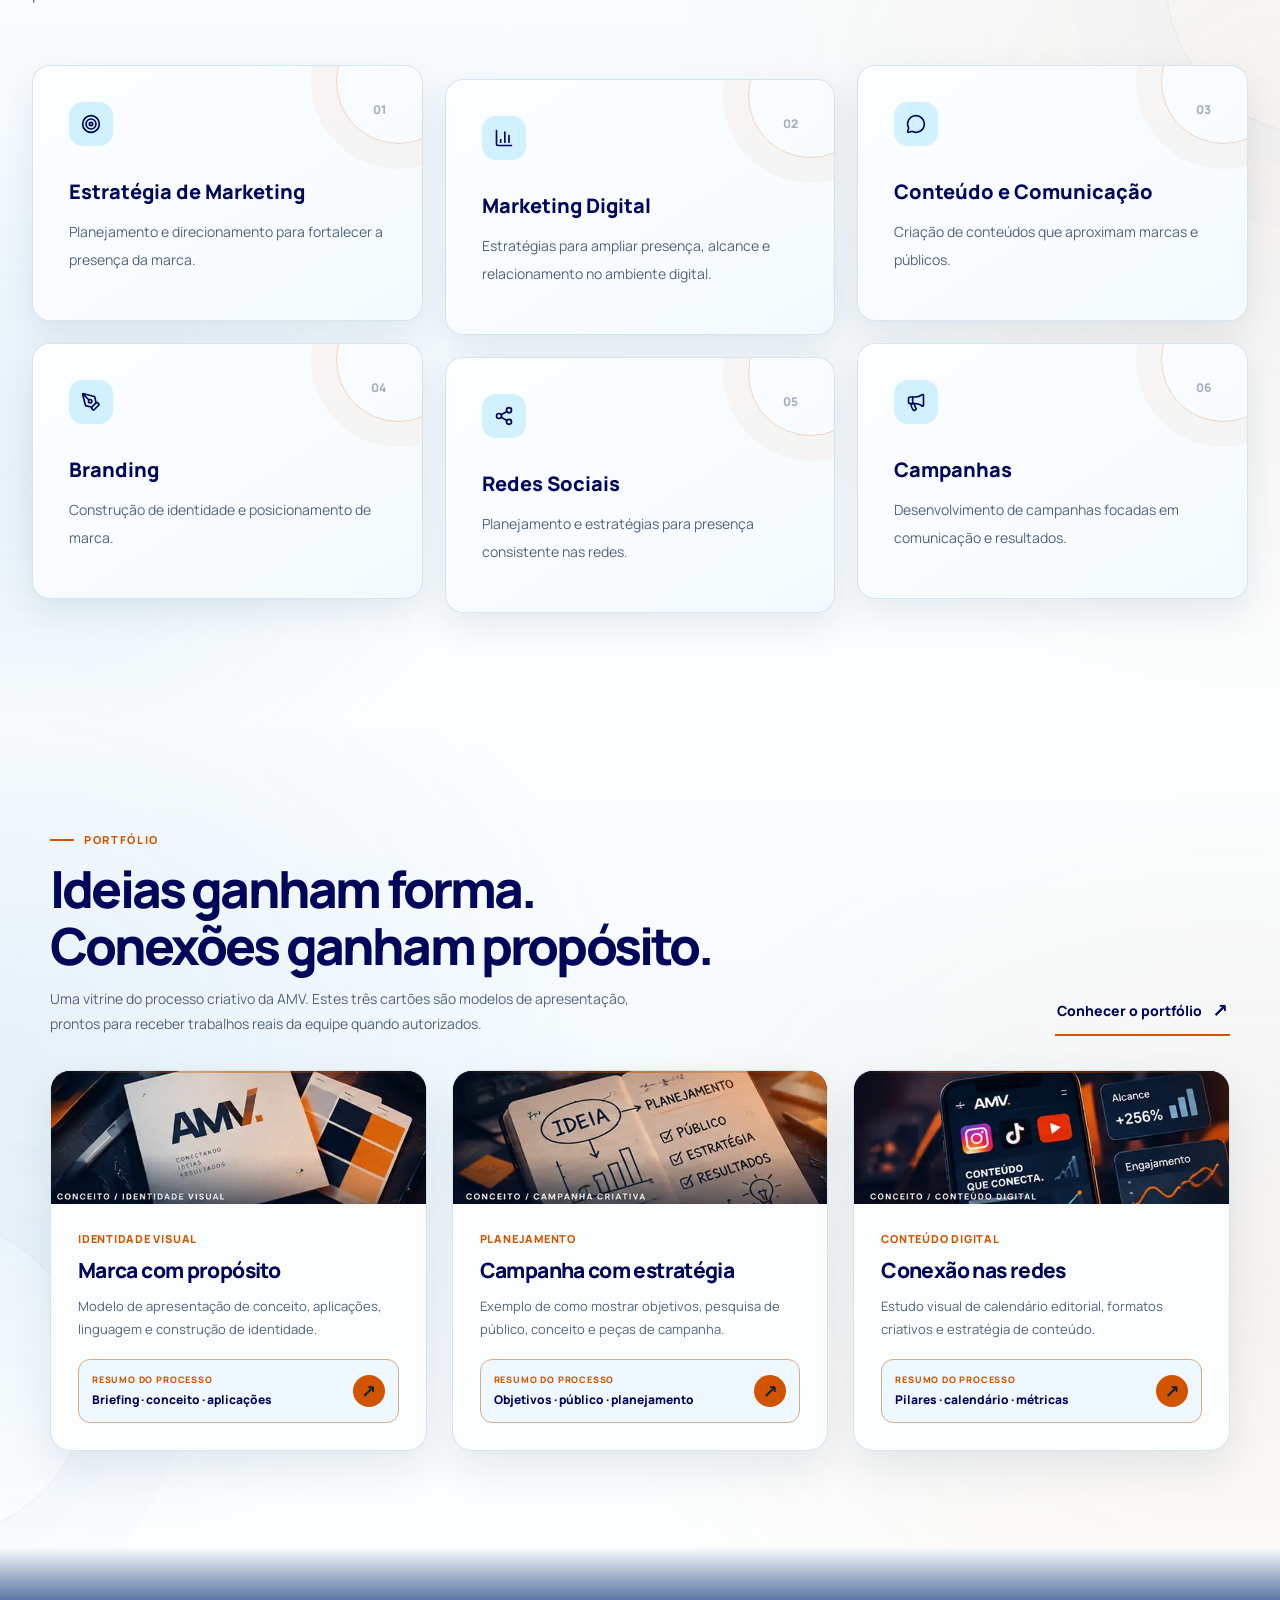
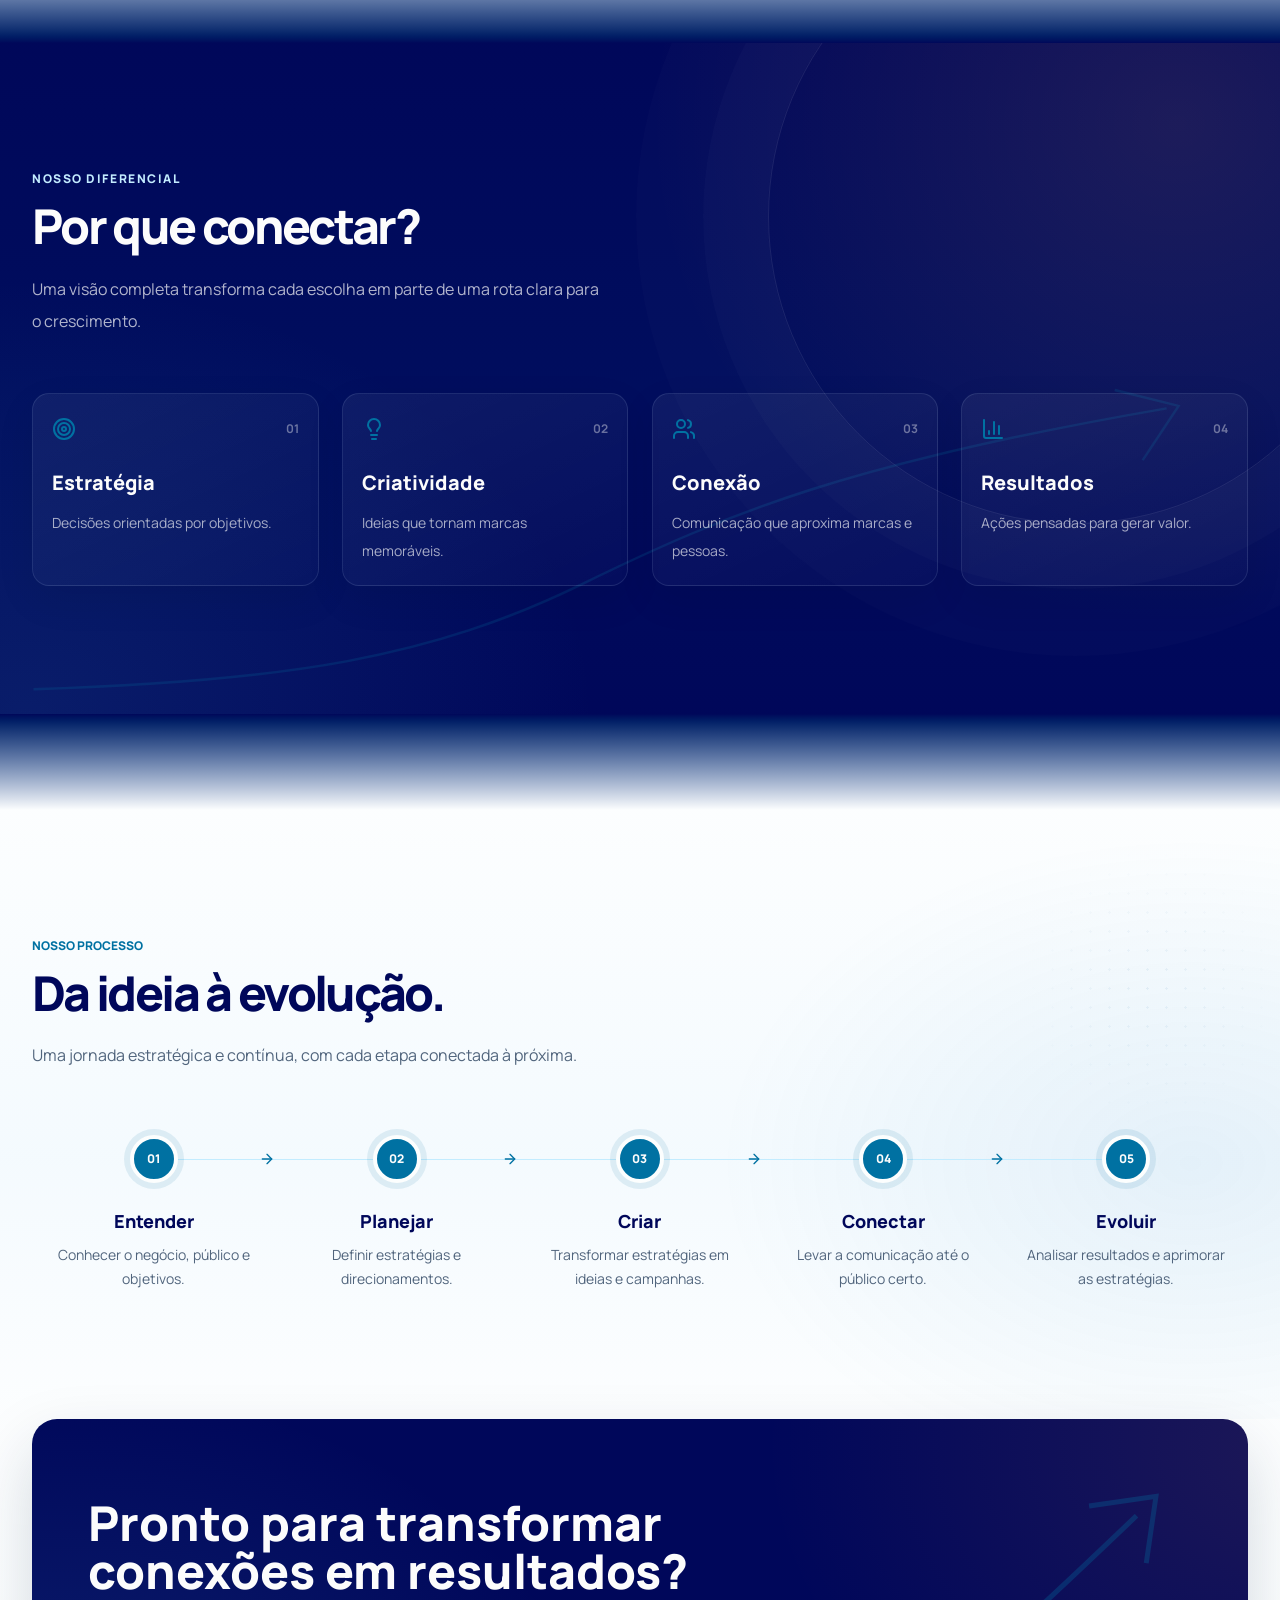
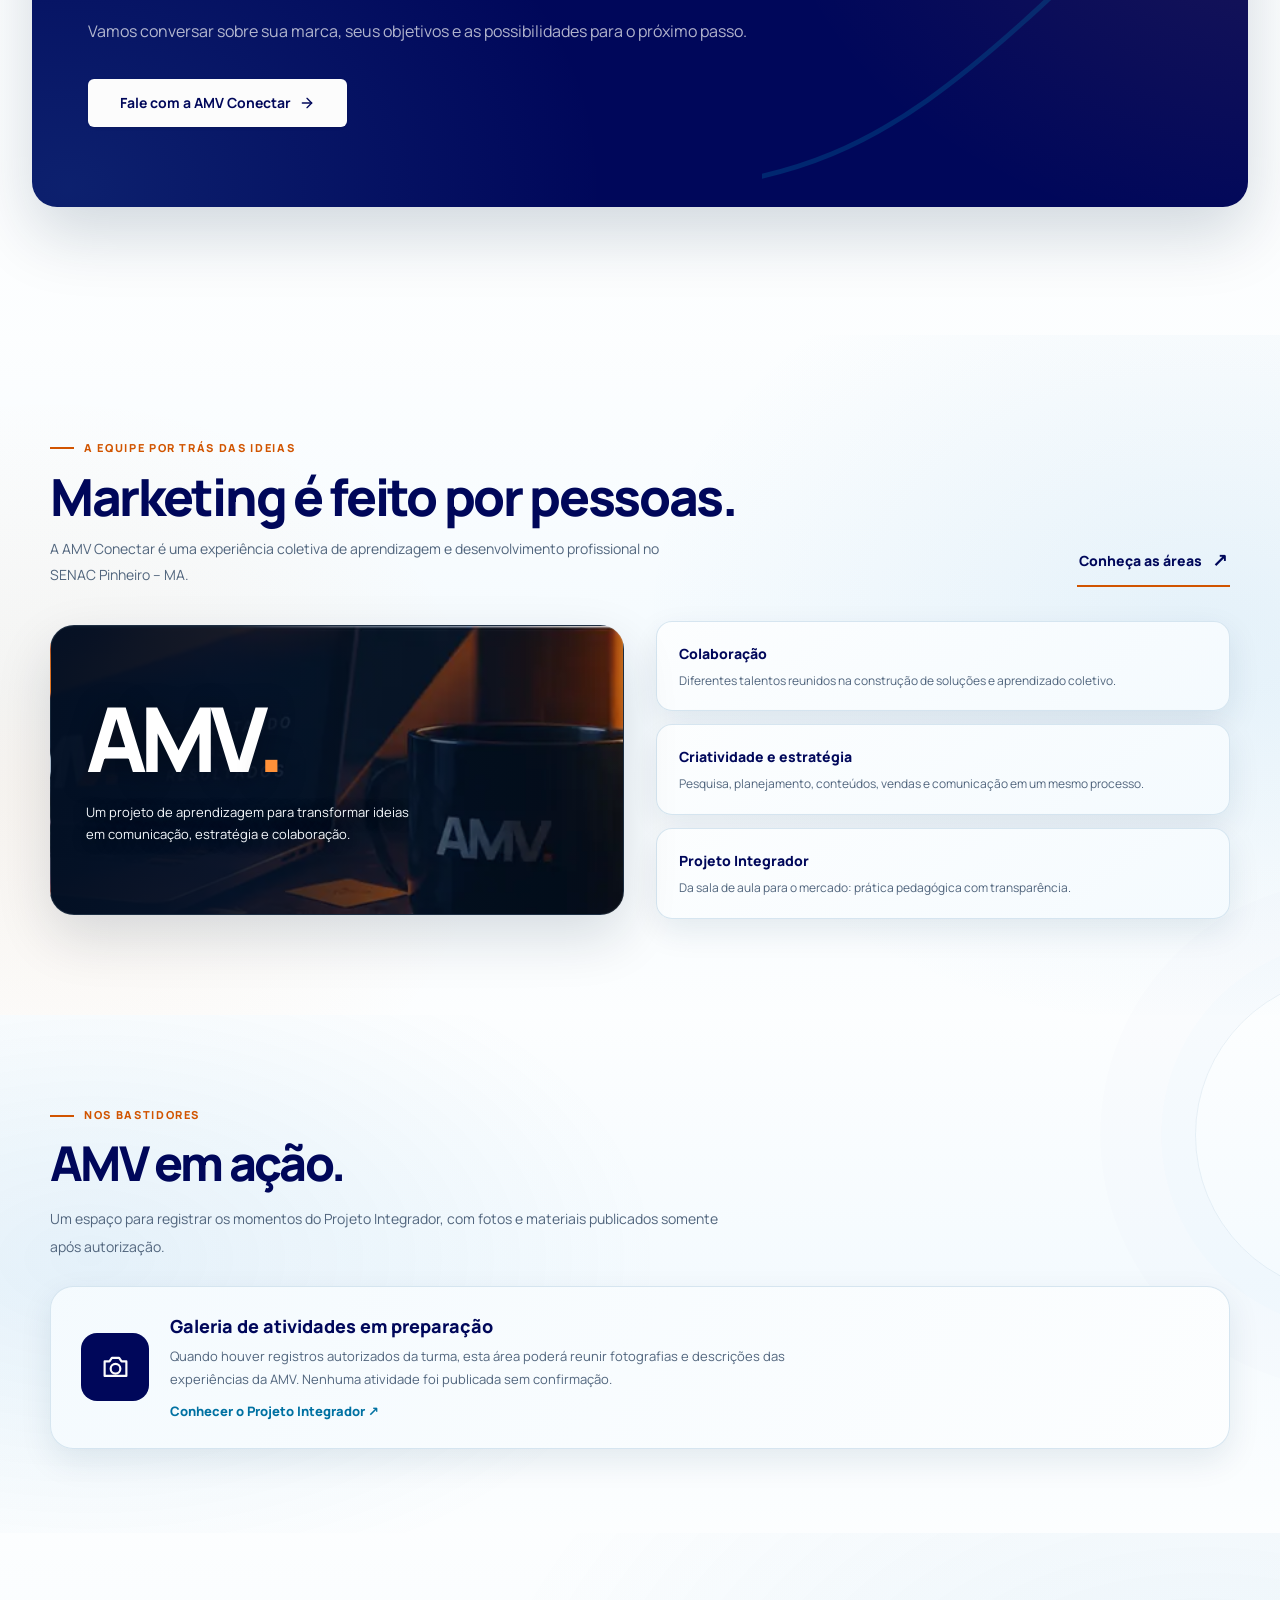
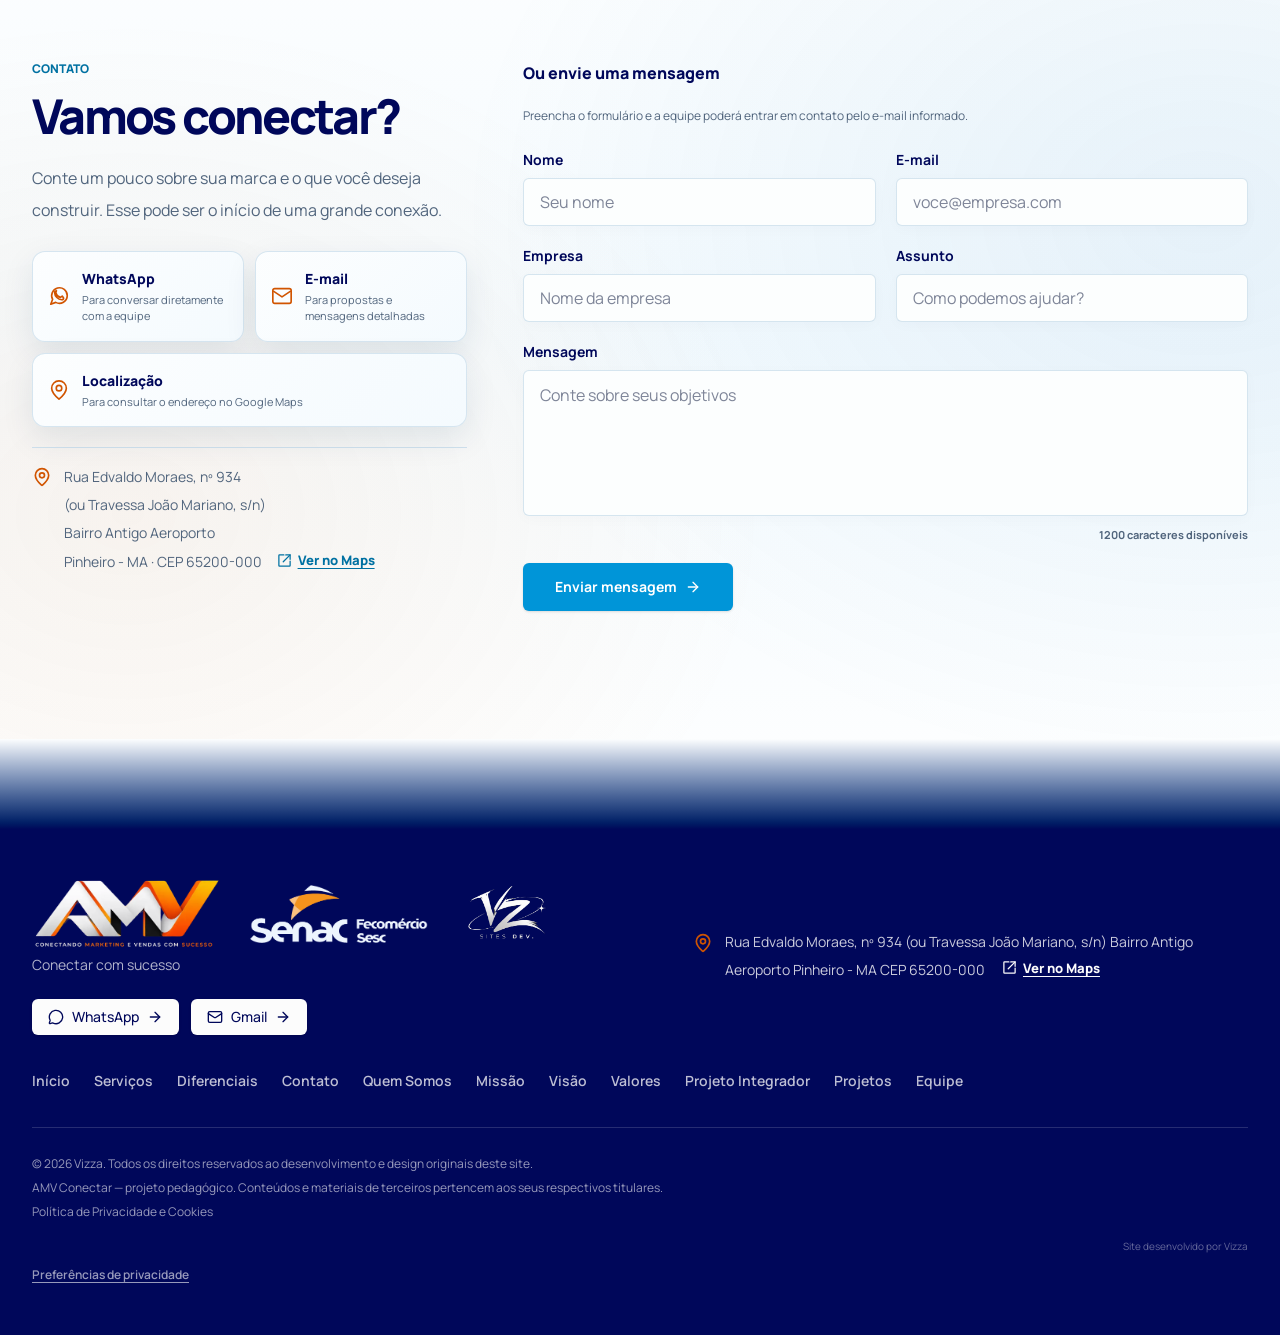
==== commit 6836eaa5: "style(v2): rastro do mouse mais curto, fino e discreto" ====
--- a/index.html
+++ b/index.html
@@ -23,4 +23,4 @@
 <a class="amv-contact-option" href="https://wa.me/5598984833670" target="_blank" rel="noopener noreferrer" aria-label="Conversar com a AMV pelo WhatsApp, abre em outra aba"><svg aria-hidden="true" viewBox="0 0 24 24"><path d="M21 11.5a8.5 8.5 0 0 1-12.6 7.45L3 21l2.05-5.4A8.5 8.5 0 1 1 21 11.5Z"/><path d="M8.5 8.5c.7 2.8 2.1 4.2 5 5l2-1.4 1.5 2a2 2 0 0 1-2 2c-4.2-.3-7.5-3.7-7.8-7.8a2 2 0 0 1 2-2Z"/></svg><span><strong>WhatsApp</strong><small>Para conversar diretamente com a equipe</small></span></a>
 <a class="amv-contact-option" href="https://mail.google.com/mail/?view=cm&amp;fs=1&amp;to=amvconectar%40gmail.com" target="_blank" rel="noopener noreferrer" aria-label="Enviar e-mail para amvconectar@gmail.com pelo Gmail, abre em outra aba"><svg aria-hidden="true" viewBox="0 0 24 24"><rect x="2" y="4" width="20" height="16" rx="2"/><path d="m3 7 9 6 9-6"/></svg><span><strong>E-mail</strong><small>Para propostas e mensagens detalhadas</small></span></a>
 <a class="amv-contact-option amv-contact-option--maps" href="https://maps.app.goo.gl/efMrbSESCHAUTsFR6" target="_blank" rel="noopener noreferrer" aria-label="Ver a localização da AMV no Google Maps, abre em outra aba"><svg aria-hidden="true" viewBox="0 0 24 24"><path d="M20 10c0 5-8 12-8 12S4 15 4 10a8 8 0 0 1 16 0Z"/><circle cx="12" cy="10" r="3"/></svg><span><strong>Localização</strong><small>Para consultar o endereço no Google Maps</small></span></a>
-</div><address class="amv-contact-info flex gap-3 text-sm not-italic leading-7 text-muted-foreground"><svg aria-hidden="true" class="lucide lucide-map-pin mt-1 size-5 shrink-0 text-brand-orange" fill="none" height="24" stroke="currentColor" stroke-linecap="round" stroke-linejoin="round" stroke-width="2" viewbox="0 0 24 24" width="24" xmlns="http://www.w3.org/2000/svg"><path d="M20 10c0 4.993-5.539 10.193-7.399 11.799a1 1 0 0 1-1.202 0C9.539 20.193 4 14.993 4 10a8 8 0 0 1 16 0"></path><circle cx="12" cy="10" r="3"></circle></svg><span>Rua Edvaldo Moraes, nº 934<br/>(ou Travessa João Mariano, s/n)<br/>Bairro Antigo Aeroporto<br/>Pinheiro - MA · CEP 65200-000 <a class="amv-maps-link" href="https://maps.app.goo.gl/efMrbSESCHAUTsFR6" target="_blank" rel="noopener noreferrer" aria-label="Ver endereço da AMV no Google Maps (abre em nova aba)"><svg aria-hidden="true" viewBox="0 0 24 24" fill="none" stroke="currentColor" stroke-width="2" stroke-linecap="round" stroke-linejoin="round" width="15" height="15"><path d="M14 3h7v7"/><path d="M10 14 21 3"/><path d="M21 13v7a1 1 0 0 1-1 1H4a1 1 0 0 1-1-1V4a1 1 0 0 1 1-1h7"/></svg>Ver no Maps</a></span></address></div><form class="grid gap-5 sm:grid-cols-2" id="contact-form" action="https://formspree.io/f/mgaawnyg" method="POST"><div class="amv-form-honeypot" aria-hidden="true"><label for="amv-website-verification">Se você é uma pessoa, deixe este campo vazio</label><input id="amv-website-verification" name="_gotcha" type="text" tabindex="-1" autocomplete="off" /></div><input name="_subject" type="hidden" value="Contato pelo site AMV Conectar" /><h3 class="amv-contact-form-label">Ou envie uma mensagem</h3><p class="amv-contact-form-note">Preencha o formulário e a equipe poderá entrar em contato pelo e-mail informado.</p><label><span class="mb-2 block text-sm font-bold text-brand-deep">Nome</span><input autocomplete="name" class="h-12 w-full rounded-md border border-input bg-background px-4 text-base outline-none transition focus:border-brand focus:ring-2 focus:ring-brand-soft" minlength="2" maxlength="100" name="name" placeholder="Seu nome" required=""/></label><label><span class="mb-2 block text-sm font-bold text-brand-deep">E-mail</span><input autocomplete="email" class="h-12 w-full rounded-md border border-input bg-background px-4 text-base outline-none transition focus:border-brand focus:ring-2 focus:ring-brand-soft" maxlength="255" name="email" placeholder="voce@empresa.com" required="" type="email"/></label><label><span class="mb-2 block text-sm font-bold text-brand-deep">Empresa</span><input autocomplete="organization" class="h-12 w-full rounded-md border border-input bg-background px-4 text-base outline-none transition focus:border-brand focus:ring-2 focus:ring-brand-soft" maxlength="120" name="company" placeholder="Nome da empresa"/></label><label><span class="mb-2 block text-sm font-bold text-brand-deep">Assunto</span><input class="h-12 w-full rounded-md border border-input bg-background px-4 text-base outline-none transition focus:border-brand focus:ring-2 focus:ring-brand-soft" maxlength="150" name="subject" placeholder="Como podemos ajudar?" required=""/></label><label class="sm:col-span-2"><span class="mb-2 block text-sm font-bold text-brand-deep">Mensagem</span><textarea class="w-full resize-none rounded-md border border-input bg-background px-4 py-3 text-base outline-none transition focus:border-brand focus:ring-2 focus:ring-brand-soft" minlength="10" maxlength="1200" name="message" placeholder="Conte sobre seus objetivos" required="" rows="5"></textarea></label><div class="flex flex-col items-start gap-4 sm:col-span-2 sm:flex-row sm:items-center"><button class="inline-flex items-center justify-center gap-2 whitespace-nowrap cursor-pointer transition-colors focus-visible:outline-none focus-visible:ring-1 focus-visible:ring-ring disabled:pointer-events-none disabled:opacity-50 disabled:cursor-not-allowed [&amp;_svg]:pointer-events-none [&amp;_svg]:size-4 [&amp;_svg]:shrink-0 bg-primary text-primary-foreground shadow-sm hover:-translate-y-0.5 hover:bg-primary/90 hover:shadow-lg h-12 rounded-md px-6 text-sm font-bold sm:px-8" type="submit">Enviar mensagem <svg aria-hidden="true" class="lucide lucide-arrow-right" fill="none" height="24" stroke="currentColor" stroke-linecap="round" stroke-linejoin="round" stroke-width="2" viewbox="0 0 24 24" width="24" xmlns="http://www.w3.org/2000/svg"><path d="M5 12h14"></path><path d="m12 5 7 7-7 7"></path></svg></button><p class="text-sm font-semibold text-brand-deep" hidden="" id="contact-status" role="status" aria-live="polite"></p></div></form></div></section><div class="amv-flow-bridge amv-flow-bridge--to-footer" aria-hidden="true"></div></main><div class="fixed bottom-4 right-4 z-[60] flex flex-col items-end gap-3 sm:bottom-6 sm:right-6"><section aria-label="Assistente AMV" class="rise-in flex h-[min(560px,calc(100dvh-7rem))] w-[calc(100vw-2rem)] max-w-sm flex-col overflow-hidden rounded-xl border border-border bg-background shadow-2xl" hidden="" id="amv-assistant" role="dialog" tabindex="-1"><header class="flex items-center gap-3 bg-brand-panel px-4 py-3"><span class="grid size-9 place-items-center rounded-full bg-brand-orange text-on-panel"><svg aria-hidden="true" class="lucide lucide-message-circle size-4" fill="none" height="24" stroke="currentColor" stroke-linecap="round" stroke-linejoin="round" stroke-width="2" viewbox="0 0 24 24" width="24" xmlns="http://www.w3.org/2000/svg"><path d="M2.992 16.342a2 2 0 0 1 .094 1.167l-1.065 3.29a1 1 0 0 0 1.236 1.168l3.413-.998a2 2 0 0 1 1.099.092 10 10 0 1 0-4.777-4.719"></path></svg></span><div class="mr-auto"><p class="text-sm font-extrabold text-on-panel">Assistente AMV</p><p class="text-xs text-on-panel/70">Respostas rápidas</p></div><button aria-label="Minimizar" class="grid size-9 place-items-center rounded-md text-on-panel/80 hover:bg-on-panel/10" data-action="assistant-minimizar" type="button"><svg aria-hidden="true" class="lucide lucide-minus size-4" fill="none" height="24" stroke="currentColor" stroke-linecap="round" stroke-linejoin="round" stroke-width="2" viewbox="0 0 24 24" width="24" xmlns="http://www.w3.org/2000/svg"><path d="M5 12h14"></path></svg></button><button aria-label="Fechar" class="grid size-9 place-items-center rounded-md text-on-panel/80 hover:bg-on-panel/10" data-action="assistant-fechar" type="button"><svg aria-hidden="true" class="lucide lucide-x size-4" fill="none" height="24" stroke="currentColor" stroke-linecap="round" stroke-linejoin="round" stroke-width="2" viewbox="0 0 24 24" width="24" xmlns="http://www.w3.org/2000/svg"><path d="M18 6 6 18"></path><path d="m6 6 12 12"></path></svg></button></header><div aria-live="polite" class="flex-1 space-y-3 overflow-y-auto p-4" id="assistant-messages"><div class="max-w-[90%] text-sm leading-6 text-foreground">Olá! Eu sou o Assistente AMV. Escolha uma pergunta abaixo:</div><div class="flex flex-col gap-2 pt-1" id="assistant-questions"><button class="rounded-md border border-border px-3 py-2 text-left text-sm font-semibold text-brand-deep transition hover:border-brand hover:bg-surface-blue" data-faq="0" type="button">O que é a AMV Conectar?</button><button class="rounded-md border border-border px-3 py-2 text-left text-sm font-semibold text-brand-deep transition hover:border-brand hover:bg-surface-blue" data-faq="1" type="button">Qual é o objetivo da AMV?</button><button class="rounded-md border border-border px-3 py-2 text-left text-sm font-semibold text-brand-deep transition hover:border-brand hover:bg-surface-blue" data-faq="2" type="button">O que é o Projeto Integrador?</button><button class="rounded-md border border-border px-3 py-2 text-left text-sm font-semibold text-brand-deep transition hover:border-brand hover:bg-surface-blue" data-faq="3" type="button">Qual é a missão da AMV?</button><button class="rounded-md border border-border px-3 py-2 text-left text-sm font-semibold text-brand-deep transition hover:border-brand hover:bg-surface-blue" data-faq="4" type="button">Qual é a visão da AMV?</button><button class="rounded-md border border-border px-3 py-2 text-left text-sm font-semibold text-brand-deep transition hover:border-brand hover:bg-surface-blue" data-faq="5" type="button">Quais são os valores da AMV?</button><button class="rounded-md border border-border px-3 py-2 text-left text-sm font-semibold text-brand-deep transition hover:border-brand hover:bg-surface-blue" data-faq="6" type="button">Quais serviços a AMV oferece?</button><button class="rounded-md border border-border px-3 py-2 text-left text-sm font-semibold text-brand-deep transition hover:border-brand hover:bg-surface-blue" data-faq="7" type="button">Onde fica a AMV?</button><button class="rounded-md border border-border px-3 py-2 text-left text-sm font-semibold text-brand-deep transition hover:border-brand hover:bg-surface-blue" data-faq="8" type="button">Como entrar em contato com a AMV?</button><button class="rounded-md border border-border px-3 py-2 text-left text-sm font-semibold text-brand-deep transition hover:border-brand hover:bg-surface-blue" data-faq="9" type="button">O que significa AMV?</button></div><div></div></div></section><button aria-expanded="false" aria-label="Assistente AMV" class="inline-flex h-14 items-center gap-2 rounded-full bg-primary px-5 font-bold text-primary-foreground shadow-lg ring-2 ring-brand-orange transition hover:-translate-y-0.5" data-action="assistant-toggle" type="button"><svg aria-hidden="true" class="lucide lucide-message-circle size-5" fill="none" height="24" stroke="currentColor" stroke-linecap="round" stroke-linejoin="round" stroke-width="2" viewbox="0 0 24 24" width="24" xmlns="http://www.w3.org/2000/svg"><path d="M2.992 16.342a2 2 0 0 1 .094 1.167l-1.065 3.29a1 1 0 0 0 1.236 1.168l3.413-.998a2 2 0 0 1 1.099.092 10 10 0 1 0-4.777-4.719"></path></svg><span class="hidden sm:inline">Assistente AMV</span></button></div><footer class="bg-brand-panel py-12"><div class="mx-auto grid max-w-7xl gap-9 px-5 md:grid-cols-[1fr_1fr] lg:px-8"><div><div class="amv-footer-brand-row"><a aria-current="page" aria-label="AMV Conectar — início" class="active" data-status="active" href="index.html"><span class="amv-theme-logo amv-theme-logo--footer"><img class="amv-brand-image amv-brand-image--light" src="assets/amv-marca-claro.webp" width="980" height="383" decoding="async" loading="lazy" alt="AMV — Conectando Marketing e Vendas com Sucesso"/><img class="amv-brand-image amv-brand-image--dark" src="assets/amv-marca-escuro.webp" width="967" height="370" decoding="async" loading="lazy" alt="AMV — Conectando Marketing e Vendas com Sucesso"/></span></a><div class="amv-footer-partner"><a class="amv-footer-partner-link" href="https://ma.senac.br/" target="_blank" rel="noopener noreferrer" aria-label="Visitar site oficial do Senac Maranhão (abre em uma nova aba)" title="Acessar site oficial do Senac Maranhão"><img src="assets/senac-footer-white-orange.png" width="468" height="151" loading="lazy" decoding="async" alt="Senac, Fecomércio e Sesc"></a></div><div class="amv-footer-developer" aria-label="Desenvolvimento do site: VZ Sites Dev"><img src="assets/vz-sites-dev-footer.png" width="720" height="397" loading="lazy" decoding="async" alt="VZ — Sites Dev, desenvolvimento do site"></div></div><p class="mt-1 text-sm text-on-panel/70">Conectar com sucesso</p><div class="mt-6 flex flex-wrap items-center gap-3" aria-label="Canais de contato"><a class="inline-flex items-center justify-center gap-2 whitespace-nowrap rounded-md text-sm font-medium cursor-pointer transition-colors focus-visible:outline-none focus-visible:ring-1 focus-visible:ring-ring disabled:pointer-events-none disabled:opacity-50 disabled:cursor-not-allowed [&amp;_svg]:pointer-events-none [&amp;_svg]:size-4 [&amp;_svg]:shrink-0 bg-on-panel text-brand-panel shadow-sm hover:-translate-y-0.5 hover:bg-on-panel/90 h-9 px-4 py-2" href="https://wa.me/5598984833670" rel="noopener noreferrer" target="_blank"><svg aria-hidden="true" class="lucide lucide-message-circle" fill="none" height="24" stroke="currentColor" stroke-linecap="round" stroke-linejoin="round" stroke-width="2" viewbox="0 0 24 24" width="24" xmlns="http://www.w3.org/2000/svg"><path d="M2.992 16.342a2 2 0 0 1 .094 1.167l-1.065 3.29a1 1 0 0 0 1.236 1.168l3.413-.998a2 2 0 0 1 1.099.092 10 10 0 1 0-4.777-4.719"></path></svg> WhatsApp <svg aria-hidden="true" class="lucide lucide-arrow-right" fill="none" height="24" stroke="currentColor" stroke-linecap="round" stroke-linejoin="round" stroke-width="2" viewbox="0 0 24 24" width="24" xmlns="http://www.w3.org/2000/svg"><path d="M5 12h14"></path><path d="m12 5 7 7-7 7"></path></svg></a><a class="inline-flex items-center justify-center gap-2 whitespace-nowrap rounded-md text-sm font-medium cursor-pointer transition-colors focus-visible:outline-none focus-visible:ring-1 focus-visible:ring-ring disabled:pointer-events-none disabled:opacity-50 disabled:cursor-not-allowed [&amp;_svg]:pointer-events-none [&amp;_svg]:size-4 [&amp;_svg]:shrink-0 bg-on-panel text-brand-panel shadow-sm hover:-translate-y-0.5 hover:bg-on-panel/90 h-9 px-4 py-2" href="https://mail.google.com/mail/?view=cm&amp;fs=1&amp;to=amvconectar%40gmail.com" rel="noopener noreferrer" target="_blank" aria-label="Enviar e-mail para a AMV pelo Gmail (abre em nova aba)"><svg aria-hidden="true" class="lucide lucide-mail" fill="none" height="24" stroke="currentColor" stroke-linecap="round" stroke-linejoin="round" stroke-width="2" viewbox="0 0 24 24" width="24" xmlns="http://www.w3.org/2000/svg"><rect width="20" height="16" x="2" y="4" rx="2"></rect><path d="m22 7-8.97 5.7a1.94 1.94 0 0 1-2.06 0L2 7"></path></svg> Gmail <svg aria-hidden="true" class="lucide lucide-arrow-right" fill="none" height="24" stroke="currentColor" stroke-linecap="round" stroke-linejoin="round" stroke-width="2" viewbox="0 0 24 24" width="24" xmlns="http://www.w3.org/2000/svg"><path d="M5 12h14"></path><path d="m12 5 7 7-7 7"></path></svg></a></div></div><address class="flex gap-3 text-sm not-italic leading-7 text-on-panel/80"><svg aria-hidden="true" class="lucide lucide-map-pin mt-1 size-5 shrink-0 text-brand-orange" fill="none" height="24" stroke="currentColor" stroke-linecap="round" stroke-linejoin="round" stroke-width="2" viewbox="0 0 24 24" width="24" xmlns="http://www.w3.org/2000/svg"><path d="M20 10c0 4.993-5.539 10.193-7.399 11.799a1 1 0 0 1-1.202 0C9.539 20.193 4 14.993 4 10a8 8 0 0 1 16 0"></path><circle cx="12" cy="10" r="3"></circle></svg><span>Rua Edvaldo Moraes, nº 934<br/> (ou Travessa João Mariano, s/n)<br/> Bairro Antigo Aeroporto<br/> Pinheiro - MA<br/> CEP 65200-000 <a class="amv-maps-link" href="https://maps.app.goo.gl/efMrbSESCHAUTsFR6" target="_blank" rel="noopener noreferrer" aria-label="Ver endereço da AMV no Google Maps (abre em nova aba)"><svg aria-hidden="true" viewBox="0 0 24 24" fill="none" stroke="currentColor" stroke-width="2" stroke-linecap="round" stroke-linejoin="round" width="15" height="15"><path d="M14 3h7v7"/><path d="M10 14 21 3"/><path d="M21 13v7a1 1 0 0 1-1 1H4a1 1 0 0 1-1-1V4a1 1 0 0 1 1-1h7"/></svg>Ver no Maps</a></span></address><nav aria-label="Navegação do rodapé" class="flex flex-wrap gap-x-6 gap-y-3 md:col-span-2"><a class="text-sm font-semibold text-on-panel/75 hover:text-on-panel" href="#inicio">Início</a><a class="text-sm font-semibold text-on-panel/75 hover:text-on-panel" href="#servicos">Serviços</a><a class="text-sm font-semibold text-on-panel/75 hover:text-on-panel" href="#diferenciais">Diferenciais</a><a class="text-sm font-semibold text-on-panel/75 hover:text-on-panel" href="#contato">Contato</a><a class="text-sm font-semibold text-on-panel/75 hover:text-on-panel" href="quem-somos.html">Quem Somos</a><a class="text-sm font-semibold text-on-panel/75 hover:text-on-panel" href="missao.html">Missão</a><a class="text-sm font-semibold text-on-panel/75 hover:text-on-panel" href="visao.html">Visão</a><a class="text-sm font-semibold text-on-panel/75 hover:text-on-panel" href="valores.html">Valores</a><a class="text-sm font-semibold text-on-panel/75 hover:text-on-panel" href="projeto-integrador.html">Projeto Integrador</a><a class="text-sm font-semibold text-on-panel/75 hover:text-on-panel" href="projetos.html">Projetos</a><a class="text-sm font-semibold text-on-panel/75 hover:text-on-panel" href="equipe.html">Equipe</a></nav><div class="border-t border-on-panel/15 pt-7 text-xs text-on-panel/60 md:col-span-2"><p>© 2026 Vizza. Todos os direitos reservados ao desenvolvimento e design originais deste site.</p><p class="mt-2">AMV Conectar — projeto pedagógico. Conteúdos e materiais de terceiros pertencem aos seus respectivos titulares.</p><p class="mt-2"><a class="underline hover:text-on-panel" href="privacidade.html">Política de Privacidade e Cookies</a></p><p class="mt-5 text-right text-[10px] text-on-panel/40">Site desenvolvido por Vizza</p></div></div></footer><script defer="" src="assets/faq.js"></script><script defer="" src="assets/site.js?v=20261028-contact2"></script><script defer src="assets/assistant-config.js"></script><script defer src="assets/assistant-ai.js?v=20261028-cota5"></script><script defer src="assets/consent.js?v=20261022-cookie1"></script><script defer src="assets/portfolio/processos.js?v=1"></script><script defer src="assets/v2-polish.js?v=1"></script><script defer src="assets/v2-experience.js?v=1"></script><script defer src="assets/pointer-effects.js?v=1"></script></body></html>+</div><address class="amv-contact-info flex gap-3 text-sm not-italic leading-7 text-muted-foreground"><svg aria-hidden="true" class="lucide lucide-map-pin mt-1 size-5 shrink-0 text-brand-orange" fill="none" height="24" stroke="currentColor" stroke-linecap="round" stroke-linejoin="round" stroke-width="2" viewbox="0 0 24 24" width="24" xmlns="http://www.w3.org/2000/svg"><path d="M20 10c0 4.993-5.539 10.193-7.399 11.799a1 1 0 0 1-1.202 0C9.539 20.193 4 14.993 4 10a8 8 0 0 1 16 0"></path><circle cx="12" cy="10" r="3"></circle></svg><span>Rua Edvaldo Moraes, nº 934<br/>(ou Travessa João Mariano, s/n)<br/>Bairro Antigo Aeroporto<br/>Pinheiro - MA · CEP 65200-000 <a class="amv-maps-link" href="https://maps.app.goo.gl/efMrbSESCHAUTsFR6" target="_blank" rel="noopener noreferrer" aria-label="Ver endereço da AMV no Google Maps (abre em nova aba)"><svg aria-hidden="true" viewBox="0 0 24 24" fill="none" stroke="currentColor" stroke-width="2" stroke-linecap="round" stroke-linejoin="round" width="15" height="15"><path d="M14 3h7v7"/><path d="M10 14 21 3"/><path d="M21 13v7a1 1 0 0 1-1 1H4a1 1 0 0 1-1-1V4a1 1 0 0 1 1-1h7"/></svg>Ver no Maps</a></span></address></div><form class="grid gap-5 sm:grid-cols-2" id="contact-form" action="https://formspree.io/f/mgaawnyg" method="POST"><div class="amv-form-honeypot" aria-hidden="true"><label for="amv-website-verification">Se você é uma pessoa, deixe este campo vazio</label><input id="amv-website-verification" name="_gotcha" type="text" tabindex="-1" autocomplete="off" /></div><input name="_subject" type="hidden" value="Contato pelo site AMV Conectar" /><h3 class="amv-contact-form-label">Ou envie uma mensagem</h3><p class="amv-contact-form-note">Preencha o formulário e a equipe poderá entrar em contato pelo e-mail informado.</p><label><span class="mb-2 block text-sm font-bold text-brand-deep">Nome</span><input autocomplete="name" class="h-12 w-full rounded-md border border-input bg-background px-4 text-base outline-none transition focus:border-brand focus:ring-2 focus:ring-brand-soft" minlength="2" maxlength="100" name="name" placeholder="Seu nome" required=""/></label><label><span class="mb-2 block text-sm font-bold text-brand-deep">E-mail</span><input autocomplete="email" class="h-12 w-full rounded-md border border-input bg-background px-4 text-base outline-none transition focus:border-brand focus:ring-2 focus:ring-brand-soft" maxlength="255" name="email" placeholder="voce@empresa.com" required="" type="email"/></label><label><span class="mb-2 block text-sm font-bold text-brand-deep">Empresa</span><input autocomplete="organization" class="h-12 w-full rounded-md border border-input bg-background px-4 text-base outline-none transition focus:border-brand focus:ring-2 focus:ring-brand-soft" maxlength="120" name="company" placeholder="Nome da empresa"/></label><label><span class="mb-2 block text-sm font-bold text-brand-deep">Assunto</span><input class="h-12 w-full rounded-md border border-input bg-background px-4 text-base outline-none transition focus:border-brand focus:ring-2 focus:ring-brand-soft" maxlength="150" name="subject" placeholder="Como podemos ajudar?" required=""/></label><label class="sm:col-span-2"><span class="mb-2 block text-sm font-bold text-brand-deep">Mensagem</span><textarea class="w-full resize-none rounded-md border border-input bg-background px-4 py-3 text-base outline-none transition focus:border-brand focus:ring-2 focus:ring-brand-soft" minlength="10" maxlength="1200" name="message" placeholder="Conte sobre seus objetivos" required="" rows="5"></textarea></label><div class="flex flex-col items-start gap-4 sm:col-span-2 sm:flex-row sm:items-center"><button class="inline-flex items-center justify-center gap-2 whitespace-nowrap cursor-pointer transition-colors focus-visible:outline-none focus-visible:ring-1 focus-visible:ring-ring disabled:pointer-events-none disabled:opacity-50 disabled:cursor-not-allowed [&amp;_svg]:pointer-events-none [&amp;_svg]:size-4 [&amp;_svg]:shrink-0 bg-primary text-primary-foreground shadow-sm hover:-translate-y-0.5 hover:bg-primary/90 hover:shadow-lg h-12 rounded-md px-6 text-sm font-bold sm:px-8" type="submit">Enviar mensagem <svg aria-hidden="true" class="lucide lucide-arrow-right" fill="none" height="24" stroke="currentColor" stroke-linecap="round" stroke-linejoin="round" stroke-width="2" viewbox="0 0 24 24" width="24" xmlns="http://www.w3.org/2000/svg"><path d="M5 12h14"></path><path d="m12 5 7 7-7 7"></path></svg></button><p class="text-sm font-semibold text-brand-deep" hidden="" id="contact-status" role="status" aria-live="polite"></p></div></form></div></section><div class="amv-flow-bridge amv-flow-bridge--to-footer" aria-hidden="true"></div></main><div class="fixed bottom-4 right-4 z-[60] flex flex-col items-end gap-3 sm:bottom-6 sm:right-6"><section aria-label="Assistente AMV" class="rise-in flex h-[min(560px,calc(100dvh-7rem))] w-[calc(100vw-2rem)] max-w-sm flex-col overflow-hidden rounded-xl border border-border bg-background shadow-2xl" hidden="" id="amv-assistant" role="dialog" tabindex="-1"><header class="flex items-center gap-3 bg-brand-panel px-4 py-3"><span class="grid size-9 place-items-center rounded-full bg-brand-orange text-on-panel"><svg aria-hidden="true" class="lucide lucide-message-circle size-4" fill="none" height="24" stroke="currentColor" stroke-linecap="round" stroke-linejoin="round" stroke-width="2" viewbox="0 0 24 24" width="24" xmlns="http://www.w3.org/2000/svg"><path d="M2.992 16.342a2 2 0 0 1 .094 1.167l-1.065 3.29a1 1 0 0 0 1.236 1.168l3.413-.998a2 2 0 0 1 1.099.092 10 10 0 1 0-4.777-4.719"></path></svg></span><div class="mr-auto"><p class="text-sm font-extrabold text-on-panel">Assistente AMV</p><p class="text-xs text-on-panel/70">Respostas rápidas</p></div><button aria-label="Minimizar" class="grid size-9 place-items-center rounded-md text-on-panel/80 hover:bg-on-panel/10" data-action="assistant-minimizar" type="button"><svg aria-hidden="true" class="lucide lucide-minus size-4" fill="none" height="24" stroke="currentColor" stroke-linecap="round" stroke-linejoin="round" stroke-width="2" viewbox="0 0 24 24" width="24" xmlns="http://www.w3.org/2000/svg"><path d="M5 12h14"></path></svg></button><button aria-label="Fechar" class="grid size-9 place-items-center rounded-md text-on-panel/80 hover:bg-on-panel/10" data-action="assistant-fechar" type="button"><svg aria-hidden="true" class="lucide lucide-x size-4" fill="none" height="24" stroke="currentColor" stroke-linecap="round" stroke-linejoin="round" stroke-width="2" viewbox="0 0 24 24" width="24" xmlns="http://www.w3.org/2000/svg"><path d="M18 6 6 18"></path><path d="m6 6 12 12"></path></svg></button></header><div aria-live="polite" class="flex-1 space-y-3 overflow-y-auto p-4" id="assistant-messages"><div class="max-w-[90%] text-sm leading-6 text-foreground">Olá! Eu sou o Assistente AMV. Escolha uma pergunta abaixo:</div><div class="flex flex-col gap-2 pt-1" id="assistant-questions"><button class="rounded-md border border-border px-3 py-2 text-left text-sm font-semibold text-brand-deep transition hover:border-brand hover:bg-surface-blue" data-faq="0" type="button">O que é a AMV Conectar?</button><button class="rounded-md border border-border px-3 py-2 text-left text-sm font-semibold text-brand-deep transition hover:border-brand hover:bg-surface-blue" data-faq="1" type="button">Qual é o objetivo da AMV?</button><button class="rounded-md border border-border px-3 py-2 text-left text-sm font-semibold text-brand-deep transition hover:border-brand hover:bg-surface-blue" data-faq="2" type="button">O que é o Projeto Integrador?</button><button class="rounded-md border border-border px-3 py-2 text-left text-sm font-semibold text-brand-deep transition hover:border-brand hover:bg-surface-blue" data-faq="3" type="button">Qual é a missão da AMV?</button><button class="rounded-md border border-border px-3 py-2 text-left text-sm font-semibold text-brand-deep transition hover:border-brand hover:bg-surface-blue" data-faq="4" type="button">Qual é a visão da AMV?</button><button class="rounded-md border border-border px-3 py-2 text-left text-sm font-semibold text-brand-deep transition hover:border-brand hover:bg-surface-blue" data-faq="5" type="button">Quais são os valores da AMV?</button><button class="rounded-md border border-border px-3 py-2 text-left text-sm font-semibold text-brand-deep transition hover:border-brand hover:bg-surface-blue" data-faq="6" type="button">Quais serviços a AMV oferece?</button><button class="rounded-md border border-border px-3 py-2 text-left text-sm font-semibold text-brand-deep transition hover:border-brand hover:bg-surface-blue" data-faq="7" type="button">Onde fica a AMV?</button><button class="rounded-md border border-border px-3 py-2 text-left text-sm font-semibold text-brand-deep transition hover:border-brand hover:bg-surface-blue" data-faq="8" type="button">Como entrar em contato com a AMV?</button><button class="rounded-md border border-border px-3 py-2 text-left text-sm font-semibold text-brand-deep transition hover:border-brand hover:bg-surface-blue" data-faq="9" type="button">O que significa AMV?</button></div><div></div></div></section><button aria-expanded="false" aria-label="Assistente AMV" class="inline-flex h-14 items-center gap-2 rounded-full bg-primary px-5 font-bold text-primary-foreground shadow-lg ring-2 ring-brand-orange transition hover:-translate-y-0.5" data-action="assistant-toggle" type="button"><svg aria-hidden="true" class="lucide lucide-message-circle size-5" fill="none" height="24" stroke="currentColor" stroke-linecap="round" stroke-linejoin="round" stroke-width="2" viewbox="0 0 24 24" width="24" xmlns="http://www.w3.org/2000/svg"><path d="M2.992 16.342a2 2 0 0 1 .094 1.167l-1.065 3.29a1 1 0 0 0 1.236 1.168l3.413-.998a2 2 0 0 1 1.099.092 10 10 0 1 0-4.777-4.719"></path></svg><span class="hidden sm:inline">Assistente AMV</span></button></div><footer class="bg-brand-panel py-12"><div class="mx-auto grid max-w-7xl gap-9 px-5 md:grid-cols-[1fr_1fr] lg:px-8"><div><div class="amv-footer-brand-row"><a aria-current="page" aria-label="AMV Conectar — início" class="active" data-status="active" href="index.html"><span class="amv-theme-logo amv-theme-logo--footer"><img class="amv-brand-image amv-brand-image--light" src="assets/amv-marca-claro.webp" width="980" height="383" decoding="async" loading="lazy" alt="AMV — Conectando Marketing e Vendas com Sucesso"/><img class="amv-brand-image amv-brand-image--dark" src="assets/amv-marca-escuro.webp" width="967" height="370" decoding="async" loading="lazy" alt="AMV — Conectando Marketing e Vendas com Sucesso"/></span></a><div class="amv-footer-partner"><a class="amv-footer-partner-link" href="https://ma.senac.br/" target="_blank" rel="noopener noreferrer" aria-label="Visitar site oficial do Senac Maranhão (abre em uma nova aba)" title="Acessar site oficial do Senac Maranhão"><img src="assets/senac-footer-white-orange.png" width="468" height="151" loading="lazy" decoding="async" alt="Senac, Fecomércio e Sesc"></a></div><div class="amv-footer-developer" aria-label="Desenvolvimento do site: VZ Sites Dev"><img src="assets/vz-sites-dev-footer.png" width="720" height="397" loading="lazy" decoding="async" alt="VZ — Sites Dev, desenvolvimento do site"></div></div><p class="mt-1 text-sm text-on-panel/70">Conectar com sucesso</p><div class="mt-6 flex flex-wrap items-center gap-3" aria-label="Canais de contato"><a class="inline-flex items-center justify-center gap-2 whitespace-nowrap rounded-md text-sm font-medium cursor-pointer transition-colors focus-visible:outline-none focus-visible:ring-1 focus-visible:ring-ring disabled:pointer-events-none disabled:opacity-50 disabled:cursor-not-allowed [&amp;_svg]:pointer-events-none [&amp;_svg]:size-4 [&amp;_svg]:shrink-0 bg-on-panel text-brand-panel shadow-sm hover:-translate-y-0.5 hover:bg-on-panel/90 h-9 px-4 py-2" href="https://wa.me/5598984833670" rel="noopener noreferrer" target="_blank"><svg aria-hidden="true" class="lucide lucide-message-circle" fill="none" height="24" stroke="currentColor" stroke-linecap="round" stroke-linejoin="round" stroke-width="2" viewbox="0 0 24 24" width="24" xmlns="http://www.w3.org/2000/svg"><path d="M2.992 16.342a2 2 0 0 1 .094 1.167l-1.065 3.29a1 1 0 0 0 1.236 1.168l3.413-.998a2 2 0 0 1 1.099.092 10 10 0 1 0-4.777-4.719"></path></svg> WhatsApp <svg aria-hidden="true" class="lucide lucide-arrow-right" fill="none" height="24" stroke="currentColor" stroke-linecap="round" stroke-linejoin="round" stroke-width="2" viewbox="0 0 24 24" width="24" xmlns="http://www.w3.org/2000/svg"><path d="M5 12h14"></path><path d="m12 5 7 7-7 7"></path></svg></a><a class="inline-flex items-center justify-center gap-2 whitespace-nowrap rounded-md text-sm font-medium cursor-pointer transition-colors focus-visible:outline-none focus-visible:ring-1 focus-visible:ring-ring disabled:pointer-events-none disabled:opacity-50 disabled:cursor-not-allowed [&amp;_svg]:pointer-events-none [&amp;_svg]:size-4 [&amp;_svg]:shrink-0 bg-on-panel text-brand-panel shadow-sm hover:-translate-y-0.5 hover:bg-on-panel/90 h-9 px-4 py-2" href="https://mail.google.com/mail/?view=cm&amp;fs=1&amp;to=amvconectar%40gmail.com" rel="noopener noreferrer" target="_blank" aria-label="Enviar e-mail para a AMV pelo Gmail (abre em nova aba)"><svg aria-hidden="true" class="lucide lucide-mail" fill="none" height="24" stroke="currentColor" stroke-linecap="round" stroke-linejoin="round" stroke-width="2" viewbox="0 0 24 24" width="24" xmlns="http://www.w3.org/2000/svg"><rect width="20" height="16" x="2" y="4" rx="2"></rect><path d="m22 7-8.97 5.7a1.94 1.94 0 0 1-2.06 0L2 7"></path></svg> Gmail <svg aria-hidden="true" class="lucide lucide-arrow-right" fill="none" height="24" stroke="currentColor" stroke-linecap="round" stroke-linejoin="round" stroke-width="2" viewbox="0 0 24 24" width="24" xmlns="http://www.w3.org/2000/svg"><path d="M5 12h14"></path><path d="m12 5 7 7-7 7"></path></svg></a></div></div><address class="flex gap-3 text-sm not-italic leading-7 text-on-panel/80"><svg aria-hidden="true" class="lucide lucide-map-pin mt-1 size-5 shrink-0 text-brand-orange" fill="none" height="24" stroke="currentColor" stroke-linecap="round" stroke-linejoin="round" stroke-width="2" viewbox="0 0 24 24" width="24" xmlns="http://www.w3.org/2000/svg"><path d="M20 10c0 4.993-5.539 10.193-7.399 11.799a1 1 0 0 1-1.202 0C9.539 20.193 4 14.993 4 10a8 8 0 0 1 16 0"></path><circle cx="12" cy="10" r="3"></circle></svg><span>Rua Edvaldo Moraes, nº 934<br/> (ou Travessa João Mariano, s/n)<br/> Bairro Antigo Aeroporto<br/> Pinheiro - MA<br/> CEP 65200-000 <a class="amv-maps-link" href="https://maps.app.goo.gl/efMrbSESCHAUTsFR6" target="_blank" rel="noopener noreferrer" aria-label="Ver endereço da AMV no Google Maps (abre em nova aba)"><svg aria-hidden="true" viewBox="0 0 24 24" fill="none" stroke="currentColor" stroke-width="2" stroke-linecap="round" stroke-linejoin="round" width="15" height="15"><path d="M14 3h7v7"/><path d="M10 14 21 3"/><path d="M21 13v7a1 1 0 0 1-1 1H4a1 1 0 0 1-1-1V4a1 1 0 0 1 1-1h7"/></svg>Ver no Maps</a></span></address><nav aria-label="Navegação do rodapé" class="flex flex-wrap gap-x-6 gap-y-3 md:col-span-2"><a class="text-sm font-semibold text-on-panel/75 hover:text-on-panel" href="#inicio">Início</a><a class="text-sm font-semibold text-on-panel/75 hover:text-on-panel" href="#servicos">Serviços</a><a class="text-sm font-semibold text-on-panel/75 hover:text-on-panel" href="#diferenciais">Diferenciais</a><a class="text-sm font-semibold text-on-panel/75 hover:text-on-panel" href="#contato">Contato</a><a class="text-sm font-semibold text-on-panel/75 hover:text-on-panel" href="quem-somos.html">Quem Somos</a><a class="text-sm font-semibold text-on-panel/75 hover:text-on-panel" href="missao.html">Missão</a><a class="text-sm font-semibold text-on-panel/75 hover:text-on-panel" href="visao.html">Visão</a><a class="text-sm font-semibold text-on-panel/75 hover:text-on-panel" href="valores.html">Valores</a><a class="text-sm font-semibold text-on-panel/75 hover:text-on-panel" href="projeto-integrador.html">Projeto Integrador</a><a class="text-sm font-semibold text-on-panel/75 hover:text-on-panel" href="projetos.html">Projetos</a><a class="text-sm font-semibold text-on-panel/75 hover:text-on-panel" href="equipe.html">Equipe</a></nav><div class="border-t border-on-panel/15 pt-7 text-xs text-on-panel/60 md:col-span-2"><p>© 2026 Vizza. Todos os direitos reservados ao desenvolvimento e design originais deste site.</p><p class="mt-2">AMV Conectar — projeto pedagógico. Conteúdos e materiais de terceiros pertencem aos seus respectivos titulares.</p><p class="mt-2"><a class="underline hover:text-on-panel" href="privacidade.html">Política de Privacidade e Cookies</a></p><p class="mt-5 text-right text-[10px] text-on-panel/40">Site desenvolvido por Vizza</p></div></div></footer><script defer="" src="assets/faq.js"></script><script defer="" src="assets/site.js?v=20261028-contact2"></script><script defer src="assets/assistant-config.js"></script><script defer src="assets/assistant-ai.js?v=20261028-cota5"></script><script defer src="assets/consent.js?v=20261022-cookie1"></script><script defer src="assets/portfolio/processos.js?v=1"></script><script defer src="assets/v2-polish.js?v=1"></script><script defer src="assets/v2-experience.js?v=1"></script><script defer src="assets/pointer-effects.js?v=2"></script></body></html>
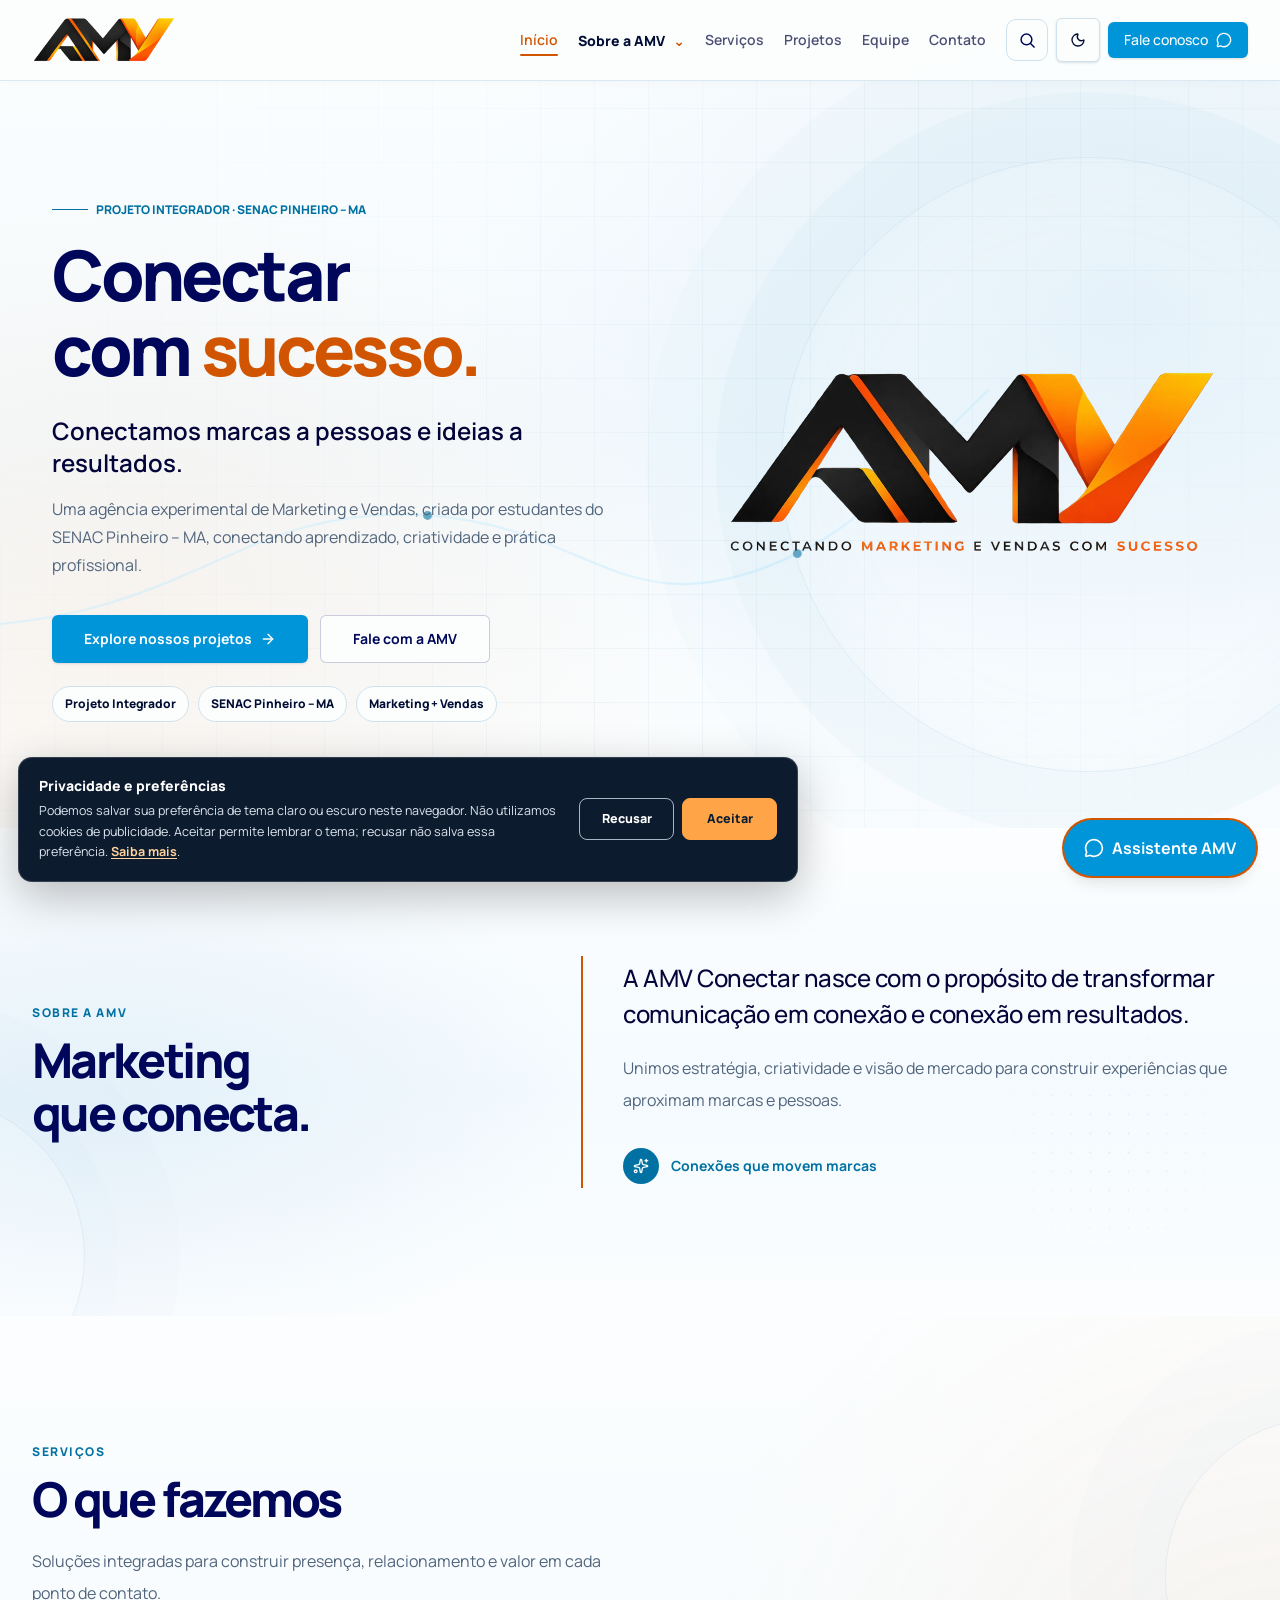
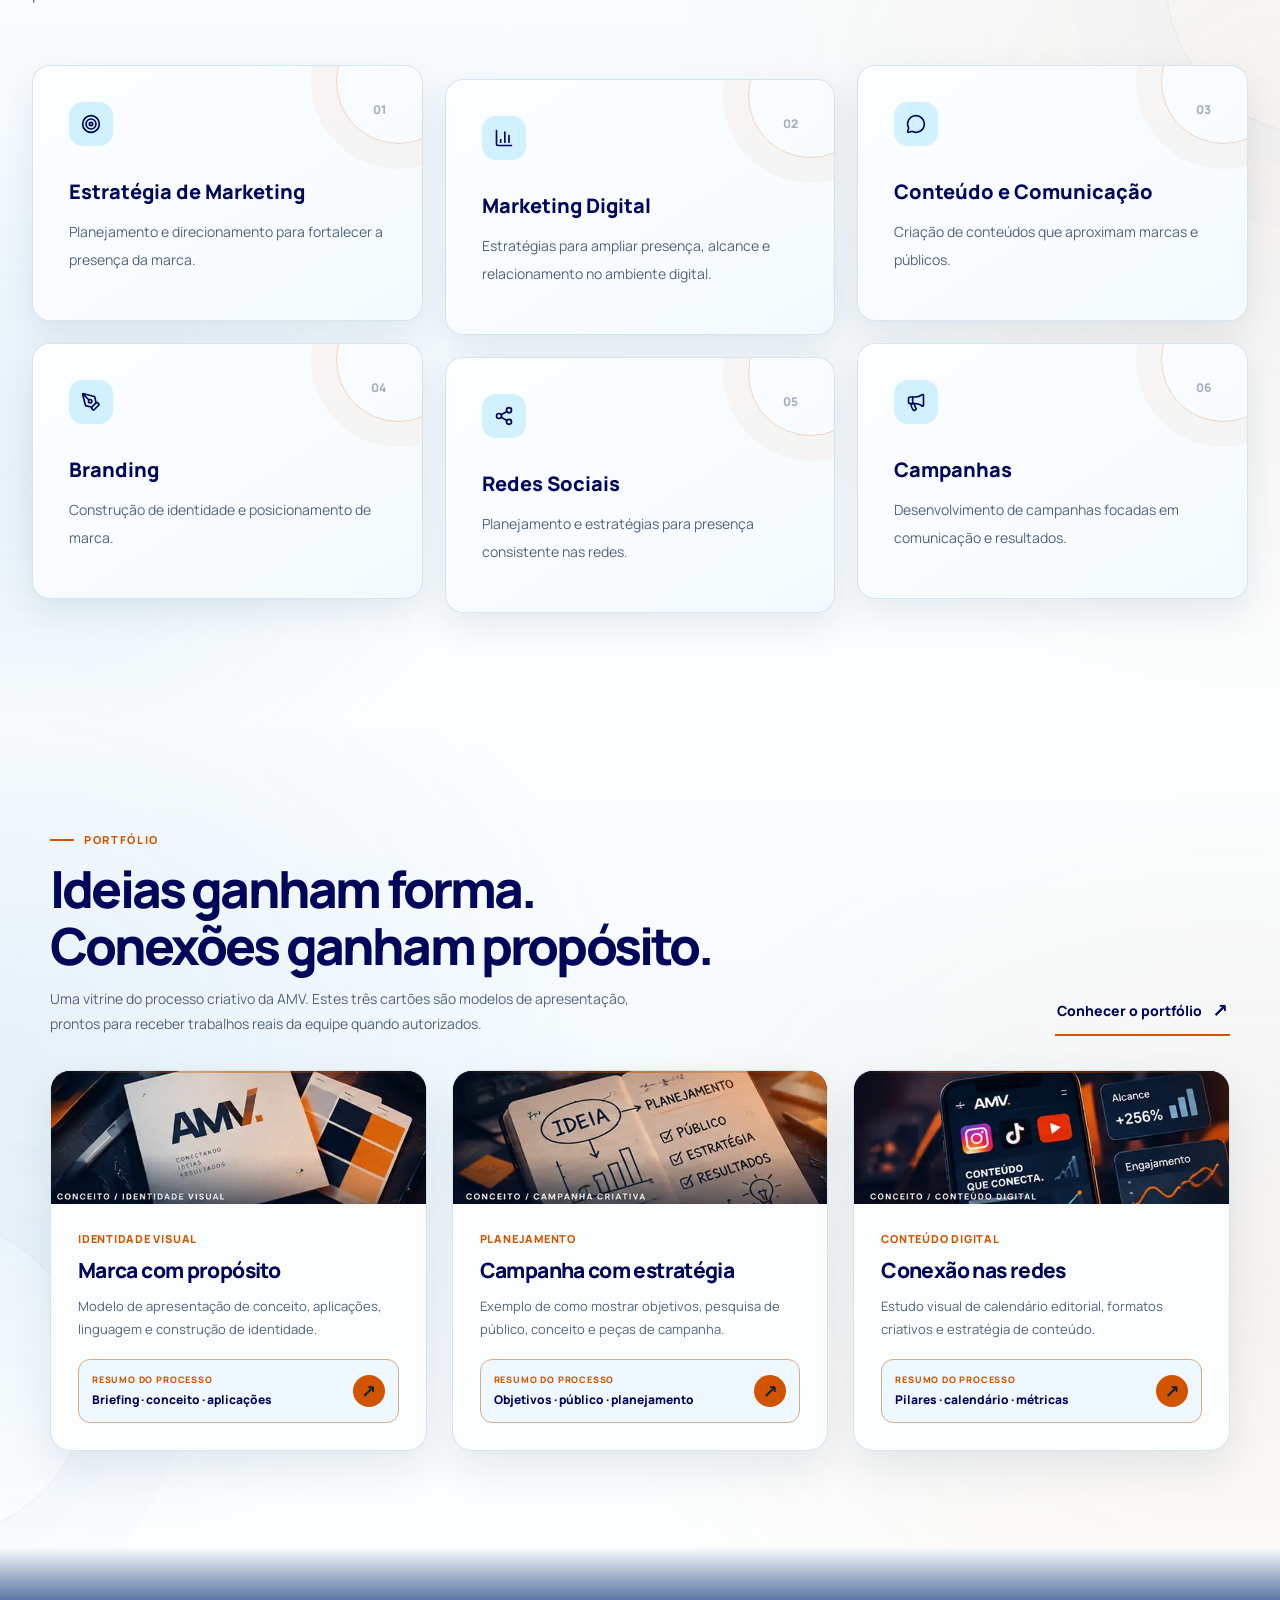
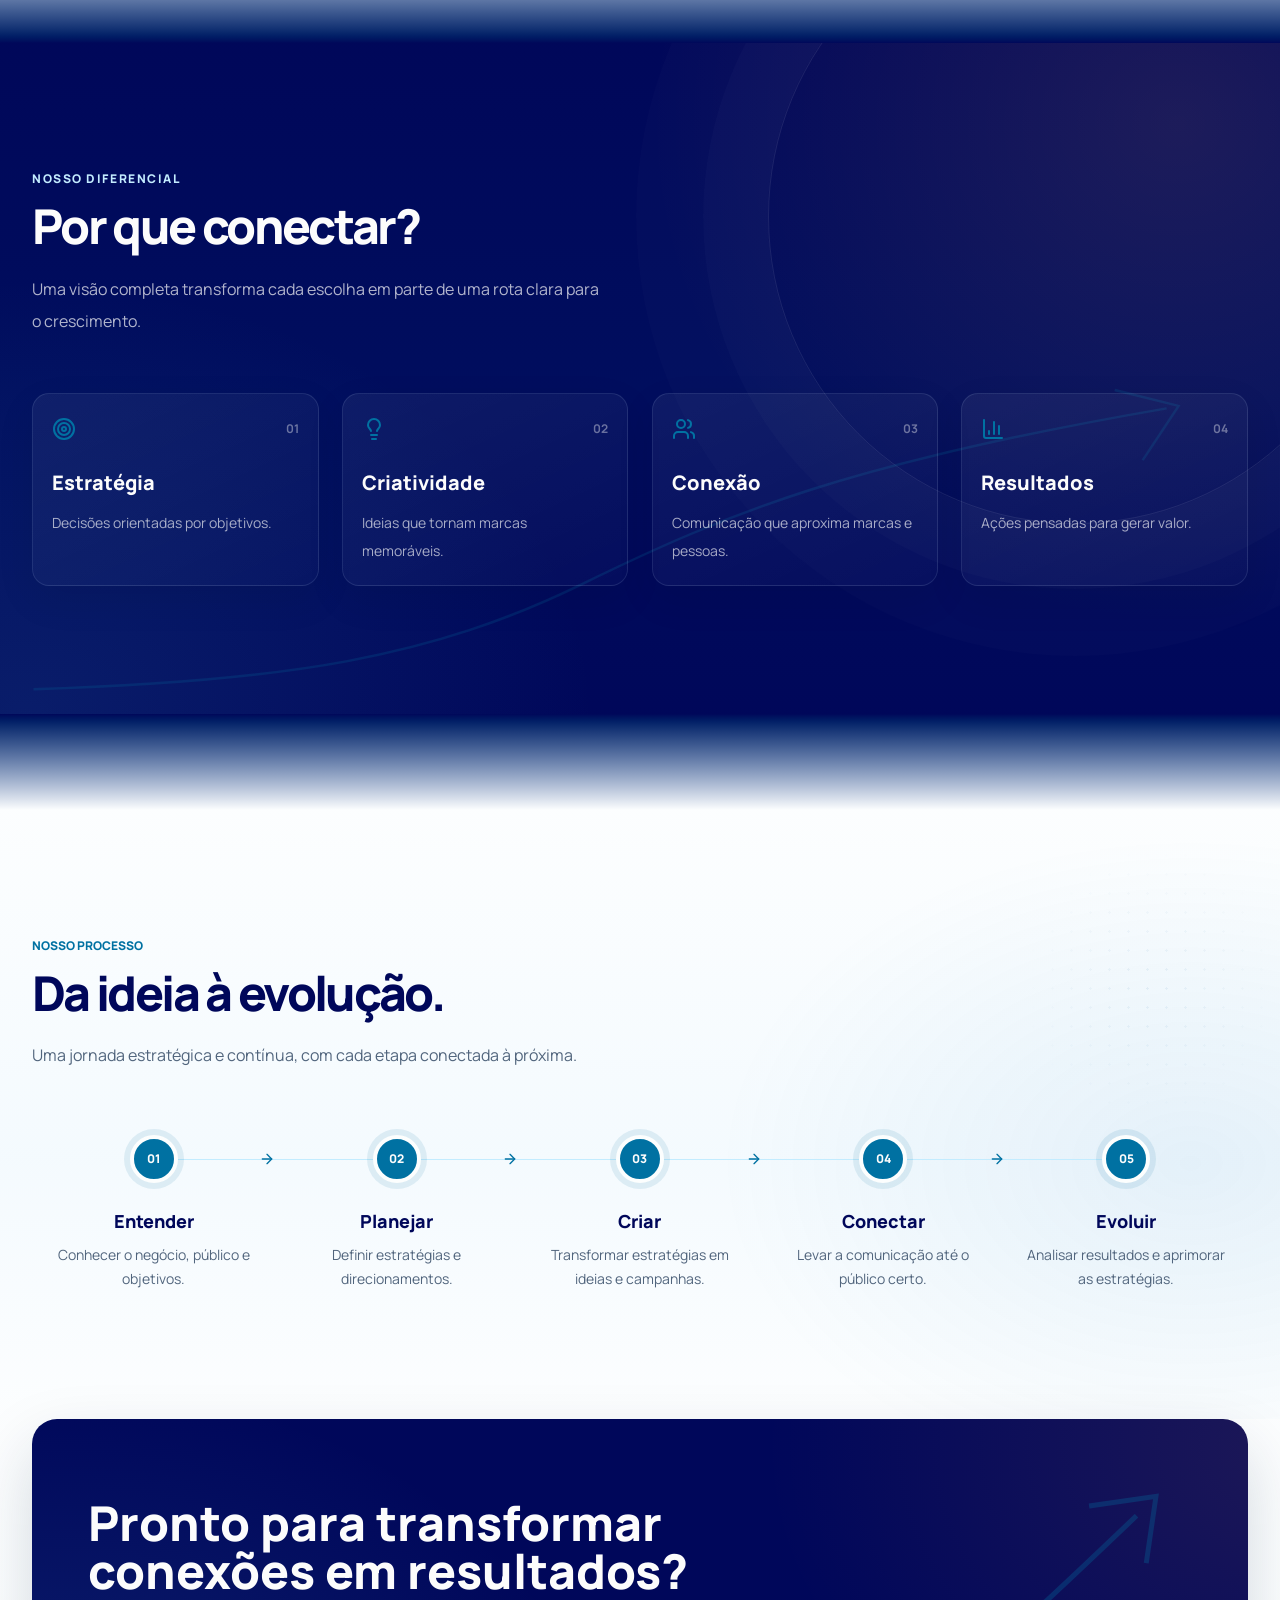
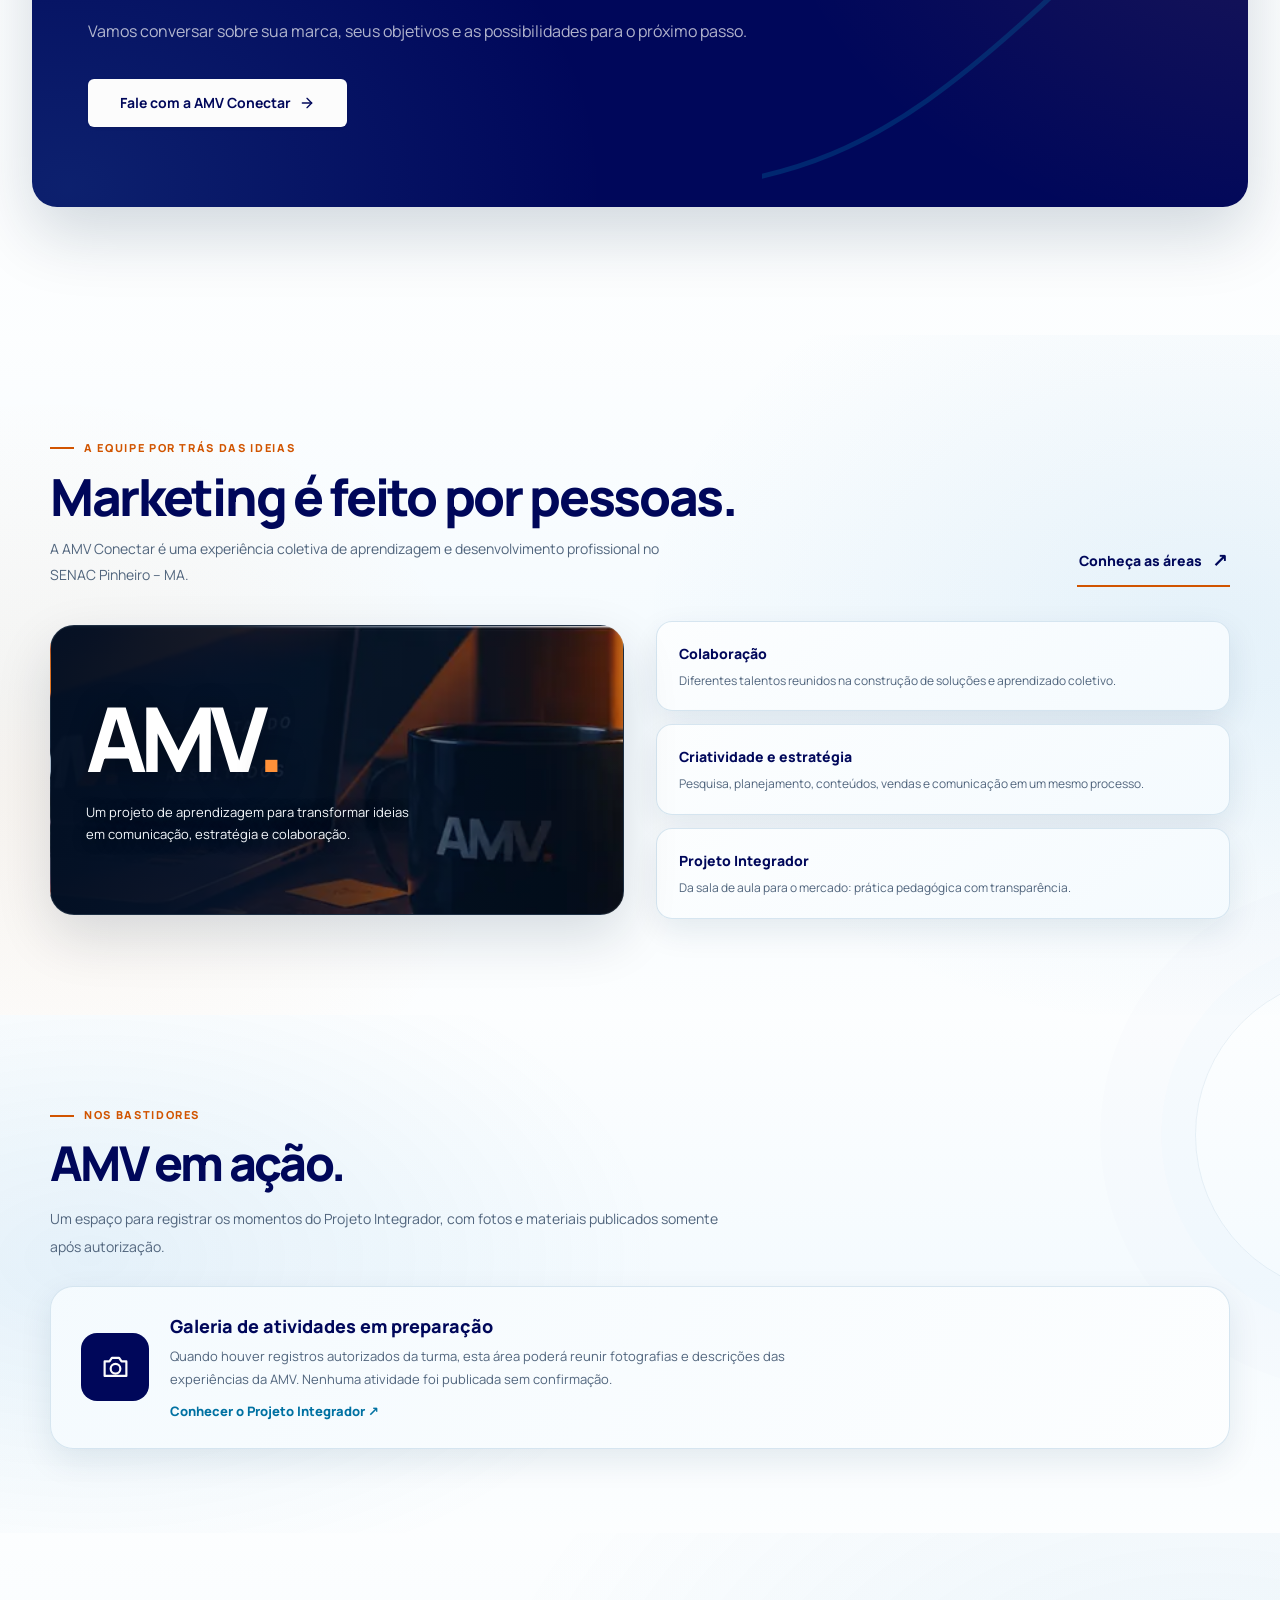
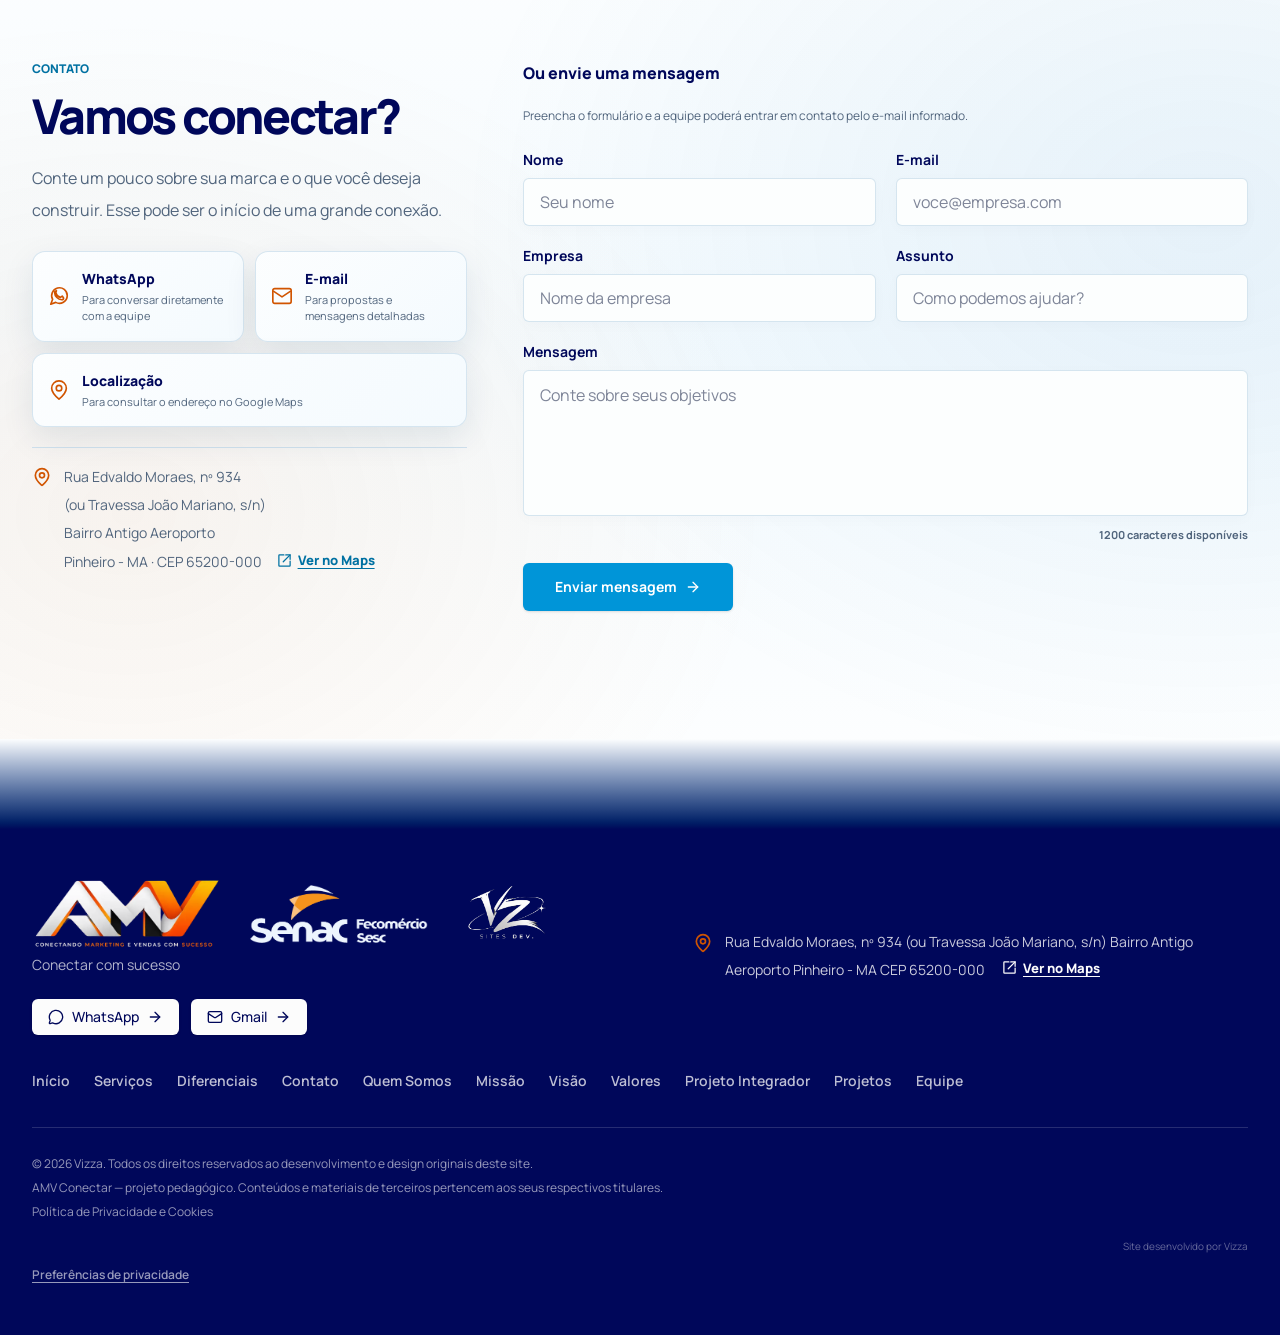
==== commit 4ea0ed4f: "feat(v2): links personalizáveis, logos extras no rodapé e canais sociais no Studio" ====
--- a/index.html
+++ b/index.html
@@ -1,5 +1,5 @@
 <!DOCTYPE html>
-<html lang="pt-BR"><head><meta charset="utf-8"/><meta content="width=device-width, initial-scale=1" name="viewport"/><title>AMV Conectar | Marketing que conecta</title><meta content="AMV Conectar" name="author"/><meta content="Estratégia, criatividade e comunicação para transformar conexões em oportunidades." name="description"/><meta content="AMV Conectar | Marketing que conecta" property="og:title"/><meta content="Conectamos marcas a pessoas e ideias a resultados." property="og:description"/><meta content="website" property="og:type"/><meta content="summary_large_image" name="twitter:card"/><link href="assets/site.min.css?v=1" rel="stylesheet"/><link href="assets/favicon.png" rel="icon" type="image/png"/><script src="assets/theme.js?v=20261022-cookie1"></script><link rel="stylesheet" href="assets/consent.css?v=20261022-cookie1"><link rel="stylesheet" href="assets/pro-preview.css?v=2"/><link rel="stylesheet" href="assets/v2-ambience.css?v=4"/><meta property="og:image" content="https://vizzahck.github.io/Amv.Ultimate/assets/amv-compartilhamento-2026.jpg"/><meta name="twitter:image" content="https://vizzahck.github.io/Amv.Ultimate/assets/amv-compartilhamento-2026.jpg"/><link rel="stylesheet" href="assets/footer-brand.css?v=8"/><link href="assets/amv-theme-brand.css?v=20261026cb" rel="stylesheet"/><link href="assets/theme-motion.css?v=20261026" rel="stylesheet"/><link href="assets/portfolio/ultimate-art.css?v=3" rel="stylesheet"/><link href="assets/portfolio/processos.css?v=1" rel="stylesheet"/><link rel="canonical" href="https://vizzahck.github.io/Amv.Ultimate/"/><meta property="og:url" content="https://vizzahck.github.io/Amv.Ultimate/"/><meta property="og:image:alt" content="AMV Conectar — agência experimental de Marketing e Vendas do SENAC Pinheiro, com identidade azul e laranja"/><meta property="og:image:width" content="1200"/><meta property="og:image:height" content="630"/><meta name="theme-color" content="#071336"/><link rel="stylesheet" href="assets/v2-finish.css?v=1"/><link rel="stylesheet" href="assets/v2-flow.css?v=1"/><link rel="stylesheet" href="assets/v2-polish.css?v=1"/><meta property="og:image:type" content="image/jpeg"/><link rel="preload" href="assets/manrope-4.ttf" as="font" type="font/ttf" crossorigin/><script>!function(){try{var reduced=window.matchMedia&&matchMedia("(prefers-reduced-motion: reduce)").matches;var force=new URLSearchParams(location.search).get("intro")==="1";var seen=sessionStorage.getItem("amv-intro-seen-v2-01")==="1";if(!reduced&&(force||(!seen&&!location.hash))){document.documentElement.classList.add("amv-intro-pending");window.setTimeout(function(){document.documentElement.classList.remove("amv-intro-pending","amv-intro-leaving")},8000)}}catch(e){}}();</script><link rel="stylesheet" href="assets/intro.css?v=2"/><script defer src="assets/intro.js?v=2"></script><script>!function(){try{if(sessionStorage.getItem("amv-route-next")==="1"){sessionStorage.removeItem("amv-route-next");if(!window.matchMedia("(prefers-reduced-motion: reduce)").matches)document.documentElement.classList.add("amv-route-entering")}}catch(e){}}();</script><link rel="stylesheet" href="assets/v2-experience.css?v=2"/><link rel="stylesheet" href="assets/pointer-effects.css?v=1"/></head><body><div id="amv-intro" class="amv-intro" role="dialog" aria-modal="true" aria-label="Abertura da AMV Conectar">
+<html lang="pt-BR"><head><meta charset="utf-8"/><meta content="width=device-width, initial-scale=1" name="viewport"/><title>AMV Conectar | Marketing que conecta</title><meta content="AMV Conectar" name="author"/><meta content="Estratégia, criatividade e comunicação para transformar conexões em oportunidades." name="description"/><meta content="AMV Conectar | Marketing que conecta" property="og:title"/><meta content="Conectamos marcas a pessoas e ideias a resultados." property="og:description"/><meta content="website" property="og:type"/><meta content="summary_large_image" name="twitter:card"/><link href="assets/site.min.css?v=1" rel="stylesheet"/><link href="assets/favicon.png" rel="icon" type="image/png"/><script src="assets/theme.js?v=20261022-cookie1"></script><link rel="stylesheet" href="assets/consent.css?v=20261022-cookie1"><link rel="stylesheet" href="assets/pro-preview.css?v=2"/><link rel="stylesheet" href="assets/v2-ambience.css?v=4"/><meta property="og:image" content="https://vizzahck.github.io/Amv.Ultimate/assets/amv-compartilhamento-2026.jpg"/><meta name="twitter:image" content="https://vizzahck.github.io/Amv.Ultimate/assets/amv-compartilhamento-2026.jpg"/><link rel="stylesheet" href="assets/footer-brand.css?v=8"/><link href="assets/amv-theme-brand.css?v=20261026cb" rel="stylesheet"/><link href="assets/theme-motion.css?v=20261026" rel="stylesheet"/><link href="assets/portfolio/ultimate-art.css?v=3" rel="stylesheet"/><link href="assets/portfolio/processos.css?v=1" rel="stylesheet"/><link rel="canonical" href="https://vizzahck.github.io/Amv.Ultimate/"/><meta property="og:url" content="https://vizzahck.github.io/Amv.Ultimate/"/><meta property="og:image:alt" content="AMV Conectar — agência experimental de Marketing e Vendas do SENAC Pinheiro, com identidade azul e laranja"/><meta property="og:image:width" content="1200"/><meta property="og:image:height" content="630"/><meta name="theme-color" content="#071336"/><link rel="stylesheet" href="assets/v2-finish.css?v=1"/><link rel="stylesheet" href="assets/v2-flow.css?v=1"/><link rel="stylesheet" href="assets/v2-polish.css?v=1"/><meta property="og:image:type" content="image/jpeg"/><link rel="preload" href="assets/manrope-4.ttf" as="font" type="font/ttf" crossorigin/><script>!function(){try{var reduced=window.matchMedia&&matchMedia("(prefers-reduced-motion: reduce)").matches;var force=new URLSearchParams(location.search).get("intro")==="1";var seen=sessionStorage.getItem("amv-intro-seen-v2-01")==="1";if(!reduced&&(force||(!seen&&!location.hash))){document.documentElement.classList.add("amv-intro-pending");window.setTimeout(function(){document.documentElement.classList.remove("amv-intro-pending","amv-intro-leaving")},8000)}}catch(e){}}();</script><link rel="stylesheet" href="assets/intro.css?v=2"/><script defer src="assets/intro.js?v=2"></script><script>!function(){try{if(sessionStorage.getItem("amv-route-next")==="1"){sessionStorage.removeItem("amv-route-next");if(!window.matchMedia("(prefers-reduced-motion: reduce)").matches)document.documentElement.classList.add("amv-route-entering")}}catch(e){}}();</script><link rel="stylesheet" href="assets/v2-experience.css?v=2"/><link rel="stylesheet" href="assets/pointer-effects.css?v=1"/><link rel="stylesheet" href="assets/portfolio-cms.css?v=2"/><link rel="stylesheet" href="assets/links-footer.css?v=1"/></head><body><div id="amv-intro" class="amv-intro" role="dialog" aria-modal="true" aria-label="Abertura da AMV Conectar">
   <div class="amv-intro-graphics" aria-hidden="true"><svg class="amv-intro-lines" viewBox="0 0 560 260" fill="none" xmlns="http://www.w3.org/2000/svg">
   <path d="M0 220C75 211 78 83 164 92C250 100 232 229 331 167C422 111 447 25 560 52"/>
   <path d="M-28 117C45 149 110 184 182 146C272 99 309 60 374 89C439 118 491 187 584 145"/>
@@ -23,4 +23,4 @@
 <a class="amv-contact-option" href="https://wa.me/5598984833670" target="_blank" rel="noopener noreferrer" aria-label="Conversar com a AMV pelo WhatsApp, abre em outra aba"><svg aria-hidden="true" viewBox="0 0 24 24"><path d="M21 11.5a8.5 8.5 0 0 1-12.6 7.45L3 21l2.05-5.4A8.5 8.5 0 1 1 21 11.5Z"/><path d="M8.5 8.5c.7 2.8 2.1 4.2 5 5l2-1.4 1.5 2a2 2 0 0 1-2 2c-4.2-.3-7.5-3.7-7.8-7.8a2 2 0 0 1 2-2Z"/></svg><span><strong>WhatsApp</strong><small>Para conversar diretamente com a equipe</small></span></a>
 <a class="amv-contact-option" href="https://mail.google.com/mail/?view=cm&amp;fs=1&amp;to=amvconectar%40gmail.com" target="_blank" rel="noopener noreferrer" aria-label="Enviar e-mail para amvconectar@gmail.com pelo Gmail, abre em outra aba"><svg aria-hidden="true" viewBox="0 0 24 24"><rect x="2" y="4" width="20" height="16" rx="2"/><path d="m3 7 9 6 9-6"/></svg><span><strong>E-mail</strong><small>Para propostas e mensagens detalhadas</small></span></a>
 <a class="amv-contact-option amv-contact-option--maps" href="https://maps.app.goo.gl/efMrbSESCHAUTsFR6" target="_blank" rel="noopener noreferrer" aria-label="Ver a localização da AMV no Google Maps, abre em outra aba"><svg aria-hidden="true" viewBox="0 0 24 24"><path d="M20 10c0 5-8 12-8 12S4 15 4 10a8 8 0 0 1 16 0Z"/><circle cx="12" cy="10" r="3"/></svg><span><strong>Localização</strong><small>Para consultar o endereço no Google Maps</small></span></a>
-</div><address class="amv-contact-info flex gap-3 text-sm not-italic leading-7 text-muted-foreground"><svg aria-hidden="true" class="lucide lucide-map-pin mt-1 size-5 shrink-0 text-brand-orange" fill="none" height="24" stroke="currentColor" stroke-linecap="round" stroke-linejoin="round" stroke-width="2" viewbox="0 0 24 24" width="24" xmlns="http://www.w3.org/2000/svg"><path d="M20 10c0 4.993-5.539 10.193-7.399 11.799a1 1 0 0 1-1.202 0C9.539 20.193 4 14.993 4 10a8 8 0 0 1 16 0"></path><circle cx="12" cy="10" r="3"></circle></svg><span>Rua Edvaldo Moraes, nº 934<br/>(ou Travessa João Mariano, s/n)<br/>Bairro Antigo Aeroporto<br/>Pinheiro - MA · CEP 65200-000 <a class="amv-maps-link" href="https://maps.app.goo.gl/efMrbSESCHAUTsFR6" target="_blank" rel="noopener noreferrer" aria-label="Ver endereço da AMV no Google Maps (abre em nova aba)"><svg aria-hidden="true" viewBox="0 0 24 24" fill="none" stroke="currentColor" stroke-width="2" stroke-linecap="round" stroke-linejoin="round" width="15" height="15"><path d="M14 3h7v7"/><path d="M10 14 21 3"/><path d="M21 13v7a1 1 0 0 1-1 1H4a1 1 0 0 1-1-1V4a1 1 0 0 1 1-1h7"/></svg>Ver no Maps</a></span></address></div><form class="grid gap-5 sm:grid-cols-2" id="contact-form" action="https://formspree.io/f/mgaawnyg" method="POST"><div class="amv-form-honeypot" aria-hidden="true"><label for="amv-website-verification">Se você é uma pessoa, deixe este campo vazio</label><input id="amv-website-verification" name="_gotcha" type="text" tabindex="-1" autocomplete="off" /></div><input name="_subject" type="hidden" value="Contato pelo site AMV Conectar" /><h3 class="amv-contact-form-label">Ou envie uma mensagem</h3><p class="amv-contact-form-note">Preencha o formulário e a equipe poderá entrar em contato pelo e-mail informado.</p><label><span class="mb-2 block text-sm font-bold text-brand-deep">Nome</span><input autocomplete="name" class="h-12 w-full rounded-md border border-input bg-background px-4 text-base outline-none transition focus:border-brand focus:ring-2 focus:ring-brand-soft" minlength="2" maxlength="100" name="name" placeholder="Seu nome" required=""/></label><label><span class="mb-2 block text-sm font-bold text-brand-deep">E-mail</span><input autocomplete="email" class="h-12 w-full rounded-md border border-input bg-background px-4 text-base outline-none transition focus:border-brand focus:ring-2 focus:ring-brand-soft" maxlength="255" name="email" placeholder="voce@empresa.com" required="" type="email"/></label><label><span class="mb-2 block text-sm font-bold text-brand-deep">Empresa</span><input autocomplete="organization" class="h-12 w-full rounded-md border border-input bg-background px-4 text-base outline-none transition focus:border-brand focus:ring-2 focus:ring-brand-soft" maxlength="120" name="company" placeholder="Nome da empresa"/></label><label><span class="mb-2 block text-sm font-bold text-brand-deep">Assunto</span><input class="h-12 w-full rounded-md border border-input bg-background px-4 text-base outline-none transition focus:border-brand focus:ring-2 focus:ring-brand-soft" maxlength="150" name="subject" placeholder="Como podemos ajudar?" required=""/></label><label class="sm:col-span-2"><span class="mb-2 block text-sm font-bold text-brand-deep">Mensagem</span><textarea class="w-full resize-none rounded-md border border-input bg-background px-4 py-3 text-base outline-none transition focus:border-brand focus:ring-2 focus:ring-brand-soft" minlength="10" maxlength="1200" name="message" placeholder="Conte sobre seus objetivos" required="" rows="5"></textarea></label><div class="flex flex-col items-start gap-4 sm:col-span-2 sm:flex-row sm:items-center"><button class="inline-flex items-center justify-center gap-2 whitespace-nowrap cursor-pointer transition-colors focus-visible:outline-none focus-visible:ring-1 focus-visible:ring-ring disabled:pointer-events-none disabled:opacity-50 disabled:cursor-not-allowed [&amp;_svg]:pointer-events-none [&amp;_svg]:size-4 [&amp;_svg]:shrink-0 bg-primary text-primary-foreground shadow-sm hover:-translate-y-0.5 hover:bg-primary/90 hover:shadow-lg h-12 rounded-md px-6 text-sm font-bold sm:px-8" type="submit">Enviar mensagem <svg aria-hidden="true" class="lucide lucide-arrow-right" fill="none" height="24" stroke="currentColor" stroke-linecap="round" stroke-linejoin="round" stroke-width="2" viewbox="0 0 24 24" width="24" xmlns="http://www.w3.org/2000/svg"><path d="M5 12h14"></path><path d="m12 5 7 7-7 7"></path></svg></button><p class="text-sm font-semibold text-brand-deep" hidden="" id="contact-status" role="status" aria-live="polite"></p></div></form></div></section><div class="amv-flow-bridge amv-flow-bridge--to-footer" aria-hidden="true"></div></main><div class="fixed bottom-4 right-4 z-[60] flex flex-col items-end gap-3 sm:bottom-6 sm:right-6"><section aria-label="Assistente AMV" class="rise-in flex h-[min(560px,calc(100dvh-7rem))] w-[calc(100vw-2rem)] max-w-sm flex-col overflow-hidden rounded-xl border border-border bg-background shadow-2xl" hidden="" id="amv-assistant" role="dialog" tabindex="-1"><header class="flex items-center gap-3 bg-brand-panel px-4 py-3"><span class="grid size-9 place-items-center rounded-full bg-brand-orange text-on-panel"><svg aria-hidden="true" class="lucide lucide-message-circle size-4" fill="none" height="24" stroke="currentColor" stroke-linecap="round" stroke-linejoin="round" stroke-width="2" viewbox="0 0 24 24" width="24" xmlns="http://www.w3.org/2000/svg"><path d="M2.992 16.342a2 2 0 0 1 .094 1.167l-1.065 3.29a1 1 0 0 0 1.236 1.168l3.413-.998a2 2 0 0 1 1.099.092 10 10 0 1 0-4.777-4.719"></path></svg></span><div class="mr-auto"><p class="text-sm font-extrabold text-on-panel">Assistente AMV</p><p class="text-xs text-on-panel/70">Respostas rápidas</p></div><button aria-label="Minimizar" class="grid size-9 place-items-center rounded-md text-on-panel/80 hover:bg-on-panel/10" data-action="assistant-minimizar" type="button"><svg aria-hidden="true" class="lucide lucide-minus size-4" fill="none" height="24" stroke="currentColor" stroke-linecap="round" stroke-linejoin="round" stroke-width="2" viewbox="0 0 24 24" width="24" xmlns="http://www.w3.org/2000/svg"><path d="M5 12h14"></path></svg></button><button aria-label="Fechar" class="grid size-9 place-items-center rounded-md text-on-panel/80 hover:bg-on-panel/10" data-action="assistant-fechar" type="button"><svg aria-hidden="true" class="lucide lucide-x size-4" fill="none" height="24" stroke="currentColor" stroke-linecap="round" stroke-linejoin="round" stroke-width="2" viewbox="0 0 24 24" width="24" xmlns="http://www.w3.org/2000/svg"><path d="M18 6 6 18"></path><path d="m6 6 12 12"></path></svg></button></header><div aria-live="polite" class="flex-1 space-y-3 overflow-y-auto p-4" id="assistant-messages"><div class="max-w-[90%] text-sm leading-6 text-foreground">Olá! Eu sou o Assistente AMV. Escolha uma pergunta abaixo:</div><div class="flex flex-col gap-2 pt-1" id="assistant-questions"><button class="rounded-md border border-border px-3 py-2 text-left text-sm font-semibold text-brand-deep transition hover:border-brand hover:bg-surface-blue" data-faq="0" type="button">O que é a AMV Conectar?</button><button class="rounded-md border border-border px-3 py-2 text-left text-sm font-semibold text-brand-deep transition hover:border-brand hover:bg-surface-blue" data-faq="1" type="button">Qual é o objetivo da AMV?</button><button class="rounded-md border border-border px-3 py-2 text-left text-sm font-semibold text-brand-deep transition hover:border-brand hover:bg-surface-blue" data-faq="2" type="button">O que é o Projeto Integrador?</button><button class="rounded-md border border-border px-3 py-2 text-left text-sm font-semibold text-brand-deep transition hover:border-brand hover:bg-surface-blue" data-faq="3" type="button">Qual é a missão da AMV?</button><button class="rounded-md border border-border px-3 py-2 text-left text-sm font-semibold text-brand-deep transition hover:border-brand hover:bg-surface-blue" data-faq="4" type="button">Qual é a visão da AMV?</button><button class="rounded-md border border-border px-3 py-2 text-left text-sm font-semibold text-brand-deep transition hover:border-brand hover:bg-surface-blue" data-faq="5" type="button">Quais são os valores da AMV?</button><button class="rounded-md border border-border px-3 py-2 text-left text-sm font-semibold text-brand-deep transition hover:border-brand hover:bg-surface-blue" data-faq="6" type="button">Quais serviços a AMV oferece?</button><button class="rounded-md border border-border px-3 py-2 text-left text-sm font-semibold text-brand-deep transition hover:border-brand hover:bg-surface-blue" data-faq="7" type="button">Onde fica a AMV?</button><button class="rounded-md border border-border px-3 py-2 text-left text-sm font-semibold text-brand-deep transition hover:border-brand hover:bg-surface-blue" data-faq="8" type="button">Como entrar em contato com a AMV?</button><button class="rounded-md border border-border px-3 py-2 text-left text-sm font-semibold text-brand-deep transition hover:border-brand hover:bg-surface-blue" data-faq="9" type="button">O que significa AMV?</button></div><div></div></div></section><button aria-expanded="false" aria-label="Assistente AMV" class="inline-flex h-14 items-center gap-2 rounded-full bg-primary px-5 font-bold text-primary-foreground shadow-lg ring-2 ring-brand-orange transition hover:-translate-y-0.5" data-action="assistant-toggle" type="button"><svg aria-hidden="true" class="lucide lucide-message-circle size-5" fill="none" height="24" stroke="currentColor" stroke-linecap="round" stroke-linejoin="round" stroke-width="2" viewbox="0 0 24 24" width="24" xmlns="http://www.w3.org/2000/svg"><path d="M2.992 16.342a2 2 0 0 1 .094 1.167l-1.065 3.29a1 1 0 0 0 1.236 1.168l3.413-.998a2 2 0 0 1 1.099.092 10 10 0 1 0-4.777-4.719"></path></svg><span class="hidden sm:inline">Assistente AMV</span></button></div><footer class="bg-brand-panel py-12"><div class="mx-auto grid max-w-7xl gap-9 px-5 md:grid-cols-[1fr_1fr] lg:px-8"><div><div class="amv-footer-brand-row"><a aria-current="page" aria-label="AMV Conectar — início" class="active" data-status="active" href="index.html"><span class="amv-theme-logo amv-theme-logo--footer"><img class="amv-brand-image amv-brand-image--light" src="assets/amv-marca-claro.webp" width="980" height="383" decoding="async" loading="lazy" alt="AMV — Conectando Marketing e Vendas com Sucesso"/><img class="amv-brand-image amv-brand-image--dark" src="assets/amv-marca-escuro.webp" width="967" height="370" decoding="async" loading="lazy" alt="AMV — Conectando Marketing e Vendas com Sucesso"/></span></a><div class="amv-footer-partner"><a class="amv-footer-partner-link" href="https://ma.senac.br/" target="_blank" rel="noopener noreferrer" aria-label="Visitar site oficial do Senac Maranhão (abre em uma nova aba)" title="Acessar site oficial do Senac Maranhão"><img src="assets/senac-footer-white-orange.png" width="468" height="151" loading="lazy" decoding="async" alt="Senac, Fecomércio e Sesc"></a></div><div class="amv-footer-developer" aria-label="Desenvolvimento do site: VZ Sites Dev"><img src="assets/vz-sites-dev-footer.png" width="720" height="397" loading="lazy" decoding="async" alt="VZ — Sites Dev, desenvolvimento do site"></div></div><p class="mt-1 text-sm text-on-panel/70">Conectar com sucesso</p><div class="mt-6 flex flex-wrap items-center gap-3" aria-label="Canais de contato"><a class="inline-flex items-center justify-center gap-2 whitespace-nowrap rounded-md text-sm font-medium cursor-pointer transition-colors focus-visible:outline-none focus-visible:ring-1 focus-visible:ring-ring disabled:pointer-events-none disabled:opacity-50 disabled:cursor-not-allowed [&amp;_svg]:pointer-events-none [&amp;_svg]:size-4 [&amp;_svg]:shrink-0 bg-on-panel text-brand-panel shadow-sm hover:-translate-y-0.5 hover:bg-on-panel/90 h-9 px-4 py-2" href="https://wa.me/5598984833670" rel="noopener noreferrer" target="_blank"><svg aria-hidden="true" class="lucide lucide-message-circle" fill="none" height="24" stroke="currentColor" stroke-linecap="round" stroke-linejoin="round" stroke-width="2" viewbox="0 0 24 24" width="24" xmlns="http://www.w3.org/2000/svg"><path d="M2.992 16.342a2 2 0 0 1 .094 1.167l-1.065 3.29a1 1 0 0 0 1.236 1.168l3.413-.998a2 2 0 0 1 1.099.092 10 10 0 1 0-4.777-4.719"></path></svg> WhatsApp <svg aria-hidden="true" class="lucide lucide-arrow-right" fill="none" height="24" stroke="currentColor" stroke-linecap="round" stroke-linejoin="round" stroke-width="2" viewbox="0 0 24 24" width="24" xmlns="http://www.w3.org/2000/svg"><path d="M5 12h14"></path><path d="m12 5 7 7-7 7"></path></svg></a><a class="inline-flex items-center justify-center gap-2 whitespace-nowrap rounded-md text-sm font-medium cursor-pointer transition-colors focus-visible:outline-none focus-visible:ring-1 focus-visible:ring-ring disabled:pointer-events-none disabled:opacity-50 disabled:cursor-not-allowed [&amp;_svg]:pointer-events-none [&amp;_svg]:size-4 [&amp;_svg]:shrink-0 bg-on-panel text-brand-panel shadow-sm hover:-translate-y-0.5 hover:bg-on-panel/90 h-9 px-4 py-2" href="https://mail.google.com/mail/?view=cm&amp;fs=1&amp;to=amvconectar%40gmail.com" rel="noopener noreferrer" target="_blank" aria-label="Enviar e-mail para a AMV pelo Gmail (abre em nova aba)"><svg aria-hidden="true" class="lucide lucide-mail" fill="none" height="24" stroke="currentColor" stroke-linecap="round" stroke-linejoin="round" stroke-width="2" viewbox="0 0 24 24" width="24" xmlns="http://www.w3.org/2000/svg"><rect width="20" height="16" x="2" y="4" rx="2"></rect><path d="m22 7-8.97 5.7a1.94 1.94 0 0 1-2.06 0L2 7"></path></svg> Gmail <svg aria-hidden="true" class="lucide lucide-arrow-right" fill="none" height="24" stroke="currentColor" stroke-linecap="round" stroke-linejoin="round" stroke-width="2" viewbox="0 0 24 24" width="24" xmlns="http://www.w3.org/2000/svg"><path d="M5 12h14"></path><path d="m12 5 7 7-7 7"></path></svg></a></div></div><address class="flex gap-3 text-sm not-italic leading-7 text-on-panel/80"><svg aria-hidden="true" class="lucide lucide-map-pin mt-1 size-5 shrink-0 text-brand-orange" fill="none" height="24" stroke="currentColor" stroke-linecap="round" stroke-linejoin="round" stroke-width="2" viewbox="0 0 24 24" width="24" xmlns="http://www.w3.org/2000/svg"><path d="M20 10c0 4.993-5.539 10.193-7.399 11.799a1 1 0 0 1-1.202 0C9.539 20.193 4 14.993 4 10a8 8 0 0 1 16 0"></path><circle cx="12" cy="10" r="3"></circle></svg><span>Rua Edvaldo Moraes, nº 934<br/> (ou Travessa João Mariano, s/n)<br/> Bairro Antigo Aeroporto<br/> Pinheiro - MA<br/> CEP 65200-000 <a class="amv-maps-link" href="https://maps.app.goo.gl/efMrbSESCHAUTsFR6" target="_blank" rel="noopener noreferrer" aria-label="Ver endereço da AMV no Google Maps (abre em nova aba)"><svg aria-hidden="true" viewBox="0 0 24 24" fill="none" stroke="currentColor" stroke-width="2" stroke-linecap="round" stroke-linejoin="round" width="15" height="15"><path d="M14 3h7v7"/><path d="M10 14 21 3"/><path d="M21 13v7a1 1 0 0 1-1 1H4a1 1 0 0 1-1-1V4a1 1 0 0 1 1-1h7"/></svg>Ver no Maps</a></span></address><nav aria-label="Navegação do rodapé" class="flex flex-wrap gap-x-6 gap-y-3 md:col-span-2"><a class="text-sm font-semibold text-on-panel/75 hover:text-on-panel" href="#inicio">Início</a><a class="text-sm font-semibold text-on-panel/75 hover:text-on-panel" href="#servicos">Serviços</a><a class="text-sm font-semibold text-on-panel/75 hover:text-on-panel" href="#diferenciais">Diferenciais</a><a class="text-sm font-semibold text-on-panel/75 hover:text-on-panel" href="#contato">Contato</a><a class="text-sm font-semibold text-on-panel/75 hover:text-on-panel" href="quem-somos.html">Quem Somos</a><a class="text-sm font-semibold text-on-panel/75 hover:text-on-panel" href="missao.html">Missão</a><a class="text-sm font-semibold text-on-panel/75 hover:text-on-panel" href="visao.html">Visão</a><a class="text-sm font-semibold text-on-panel/75 hover:text-on-panel" href="valores.html">Valores</a><a class="text-sm font-semibold text-on-panel/75 hover:text-on-panel" href="projeto-integrador.html">Projeto Integrador</a><a class="text-sm font-semibold text-on-panel/75 hover:text-on-panel" href="projetos.html">Projetos</a><a class="text-sm font-semibold text-on-panel/75 hover:text-on-panel" href="equipe.html">Equipe</a></nav><div class="border-t border-on-panel/15 pt-7 text-xs text-on-panel/60 md:col-span-2"><p>© 2026 Vizza. Todos os direitos reservados ao desenvolvimento e design originais deste site.</p><p class="mt-2">AMV Conectar — projeto pedagógico. Conteúdos e materiais de terceiros pertencem aos seus respectivos titulares.</p><p class="mt-2"><a class="underline hover:text-on-panel" href="privacidade.html">Política de Privacidade e Cookies</a></p><p class="mt-5 text-right text-[10px] text-on-panel/40">Site desenvolvido por Vizza</p></div></div></footer><script defer="" src="assets/faq.js"></script><script defer="" src="assets/site.js?v=20261028-contact2"></script><script defer src="assets/assistant-config.js"></script><script defer src="assets/assistant-ai.js?v=20261028-cota5"></script><script defer src="assets/consent.js?v=20261022-cookie1"></script><script defer src="assets/portfolio/processos.js?v=1"></script><script defer src="assets/v2-polish.js?v=1"></script><script defer src="assets/v2-experience.js?v=1"></script><script defer src="assets/pointer-effects.js?v=2"></script></body></html>+</div><address class="amv-contact-info flex gap-3 text-sm not-italic leading-7 text-muted-foreground"><svg aria-hidden="true" class="lucide lucide-map-pin mt-1 size-5 shrink-0 text-brand-orange" fill="none" height="24" stroke="currentColor" stroke-linecap="round" stroke-linejoin="round" stroke-width="2" viewbox="0 0 24 24" width="24" xmlns="http://www.w3.org/2000/svg"><path d="M20 10c0 4.993-5.539 10.193-7.399 11.799a1 1 0 0 1-1.202 0C9.539 20.193 4 14.993 4 10a8 8 0 0 1 16 0"></path><circle cx="12" cy="10" r="3"></circle></svg><span>Rua Edvaldo Moraes, nº 934<br/>(ou Travessa João Mariano, s/n)<br/>Bairro Antigo Aeroporto<br/>Pinheiro - MA · CEP 65200-000 <a class="amv-maps-link" href="https://maps.app.goo.gl/efMrbSESCHAUTsFR6" target="_blank" rel="noopener noreferrer" aria-label="Ver endereço da AMV no Google Maps (abre em nova aba)"><svg aria-hidden="true" viewBox="0 0 24 24" fill="none" stroke="currentColor" stroke-width="2" stroke-linecap="round" stroke-linejoin="round" width="15" height="15"><path d="M14 3h7v7"/><path d="M10 14 21 3"/><path d="M21 13v7a1 1 0 0 1-1 1H4a1 1 0 0 1-1-1V4a1 1 0 0 1 1-1h7"/></svg>Ver no Maps</a></span></address></div><form class="grid gap-5 sm:grid-cols-2" id="contact-form" action="https://formspree.io/f/mgaawnyg" method="POST"><div class="amv-form-honeypot" aria-hidden="true"><label for="amv-website-verification">Se você é uma pessoa, deixe este campo vazio</label><input id="amv-website-verification" name="_gotcha" type="text" tabindex="-1" autocomplete="off" /></div><input name="_subject" type="hidden" value="Contato pelo site AMV Conectar" /><h3 class="amv-contact-form-label">Ou envie uma mensagem</h3><p class="amv-contact-form-note">Preencha o formulário e a equipe poderá entrar em contato pelo e-mail informado.</p><label><span class="mb-2 block text-sm font-bold text-brand-deep">Nome</span><input autocomplete="name" class="h-12 w-full rounded-md border border-input bg-background px-4 text-base outline-none transition focus:border-brand focus:ring-2 focus:ring-brand-soft" minlength="2" maxlength="100" name="name" placeholder="Seu nome" required=""/></label><label><span class="mb-2 block text-sm font-bold text-brand-deep">E-mail</span><input autocomplete="email" class="h-12 w-full rounded-md border border-input bg-background px-4 text-base outline-none transition focus:border-brand focus:ring-2 focus:ring-brand-soft" maxlength="255" name="email" placeholder="voce@empresa.com" required="" type="email"/></label><label><span class="mb-2 block text-sm font-bold text-brand-deep">Empresa</span><input autocomplete="organization" class="h-12 w-full rounded-md border border-input bg-background px-4 text-base outline-none transition focus:border-brand focus:ring-2 focus:ring-brand-soft" maxlength="120" name="company" placeholder="Nome da empresa"/></label><label><span class="mb-2 block text-sm font-bold text-brand-deep">Assunto</span><input class="h-12 w-full rounded-md border border-input bg-background px-4 text-base outline-none transition focus:border-brand focus:ring-2 focus:ring-brand-soft" maxlength="150" name="subject" placeholder="Como podemos ajudar?" required=""/></label><label class="sm:col-span-2"><span class="mb-2 block text-sm font-bold text-brand-deep">Mensagem</span><textarea class="w-full resize-none rounded-md border border-input bg-background px-4 py-3 text-base outline-none transition focus:border-brand focus:ring-2 focus:ring-brand-soft" minlength="10" maxlength="1200" name="message" placeholder="Conte sobre seus objetivos" required="" rows="5"></textarea></label><div class="flex flex-col items-start gap-4 sm:col-span-2 sm:flex-row sm:items-center"><button class="inline-flex items-center justify-center gap-2 whitespace-nowrap cursor-pointer transition-colors focus-visible:outline-none focus-visible:ring-1 focus-visible:ring-ring disabled:pointer-events-none disabled:opacity-50 disabled:cursor-not-allowed [&amp;_svg]:pointer-events-none [&amp;_svg]:size-4 [&amp;_svg]:shrink-0 bg-primary text-primary-foreground shadow-sm hover:-translate-y-0.5 hover:bg-primary/90 hover:shadow-lg h-12 rounded-md px-6 text-sm font-bold sm:px-8" type="submit">Enviar mensagem <svg aria-hidden="true" class="lucide lucide-arrow-right" fill="none" height="24" stroke="currentColor" stroke-linecap="round" stroke-linejoin="round" stroke-width="2" viewbox="0 0 24 24" width="24" xmlns="http://www.w3.org/2000/svg"><path d="M5 12h14"></path><path d="m12 5 7 7-7 7"></path></svg></button><p class="text-sm font-semibold text-brand-deep" hidden="" id="contact-status" role="status" aria-live="polite"></p></div></form></div></section><div class="amv-flow-bridge amv-flow-bridge--to-footer" aria-hidden="true"></div></main><div class="fixed bottom-4 right-4 z-[60] flex flex-col items-end gap-3 sm:bottom-6 sm:right-6"><section aria-label="Assistente AMV" class="rise-in flex h-[min(560px,calc(100dvh-7rem))] w-[calc(100vw-2rem)] max-w-sm flex-col overflow-hidden rounded-xl border border-border bg-background shadow-2xl" hidden="" id="amv-assistant" role="dialog" tabindex="-1"><header class="flex items-center gap-3 bg-brand-panel px-4 py-3"><span class="grid size-9 place-items-center rounded-full bg-brand-orange text-on-panel"><svg aria-hidden="true" class="lucide lucide-message-circle size-4" fill="none" height="24" stroke="currentColor" stroke-linecap="round" stroke-linejoin="round" stroke-width="2" viewbox="0 0 24 24" width="24" xmlns="http://www.w3.org/2000/svg"><path d="M2.992 16.342a2 2 0 0 1 .094 1.167l-1.065 3.29a1 1 0 0 0 1.236 1.168l3.413-.998a2 2 0 0 1 1.099.092 10 10 0 1 0-4.777-4.719"></path></svg></span><div class="mr-auto"><p class="text-sm font-extrabold text-on-panel">Assistente AMV</p><p class="text-xs text-on-panel/70">Respostas rápidas</p></div><button aria-label="Minimizar" class="grid size-9 place-items-center rounded-md text-on-panel/80 hover:bg-on-panel/10" data-action="assistant-minimizar" type="button"><svg aria-hidden="true" class="lucide lucide-minus size-4" fill="none" height="24" stroke="currentColor" stroke-linecap="round" stroke-linejoin="round" stroke-width="2" viewbox="0 0 24 24" width="24" xmlns="http://www.w3.org/2000/svg"><path d="M5 12h14"></path></svg></button><button aria-label="Fechar" class="grid size-9 place-items-center rounded-md text-on-panel/80 hover:bg-on-panel/10" data-action="assistant-fechar" type="button"><svg aria-hidden="true" class="lucide lucide-x size-4" fill="none" height="24" stroke="currentColor" stroke-linecap="round" stroke-linejoin="round" stroke-width="2" viewbox="0 0 24 24" width="24" xmlns="http://www.w3.org/2000/svg"><path d="M18 6 6 18"></path><path d="m6 6 12 12"></path></svg></button></header><div aria-live="polite" class="flex-1 space-y-3 overflow-y-auto p-4" id="assistant-messages"><div class="max-w-[90%] text-sm leading-6 text-foreground">Olá! Eu sou o Assistente AMV. Escolha uma pergunta abaixo:</div><div class="flex flex-col gap-2 pt-1" id="assistant-questions"><button class="rounded-md border border-border px-3 py-2 text-left text-sm font-semibold text-brand-deep transition hover:border-brand hover:bg-surface-blue" data-faq="0" type="button">O que é a AMV Conectar?</button><button class="rounded-md border border-border px-3 py-2 text-left text-sm font-semibold text-brand-deep transition hover:border-brand hover:bg-surface-blue" data-faq="1" type="button">Qual é o objetivo da AMV?</button><button class="rounded-md border border-border px-3 py-2 text-left text-sm font-semibold text-brand-deep transition hover:border-brand hover:bg-surface-blue" data-faq="2" type="button">O que é o Projeto Integrador?</button><button class="rounded-md border border-border px-3 py-2 text-left text-sm font-semibold text-brand-deep transition hover:border-brand hover:bg-surface-blue" data-faq="3" type="button">Qual é a missão da AMV?</button><button class="rounded-md border border-border px-3 py-2 text-left text-sm font-semibold text-brand-deep transition hover:border-brand hover:bg-surface-blue" data-faq="4" type="button">Qual é a visão da AMV?</button><button class="rounded-md border border-border px-3 py-2 text-left text-sm font-semibold text-brand-deep transition hover:border-brand hover:bg-surface-blue" data-faq="5" type="button">Quais são os valores da AMV?</button><button class="rounded-md border border-border px-3 py-2 text-left text-sm font-semibold text-brand-deep transition hover:border-brand hover:bg-surface-blue" data-faq="6" type="button">Quais serviços a AMV oferece?</button><button class="rounded-md border border-border px-3 py-2 text-left text-sm font-semibold text-brand-deep transition hover:border-brand hover:bg-surface-blue" data-faq="7" type="button">Onde fica a AMV?</button><button class="rounded-md border border-border px-3 py-2 text-left text-sm font-semibold text-brand-deep transition hover:border-brand hover:bg-surface-blue" data-faq="8" type="button">Como entrar em contato com a AMV?</button><button class="rounded-md border border-border px-3 py-2 text-left text-sm font-semibold text-brand-deep transition hover:border-brand hover:bg-surface-blue" data-faq="9" type="button">O que significa AMV?</button></div><div></div></div></section><button aria-expanded="false" aria-label="Assistente AMV" class="inline-flex h-14 items-center gap-2 rounded-full bg-primary px-5 font-bold text-primary-foreground shadow-lg ring-2 ring-brand-orange transition hover:-translate-y-0.5" data-action="assistant-toggle" type="button"><svg aria-hidden="true" class="lucide lucide-message-circle size-5" fill="none" height="24" stroke="currentColor" stroke-linecap="round" stroke-linejoin="round" stroke-width="2" viewbox="0 0 24 24" width="24" xmlns="http://www.w3.org/2000/svg"><path d="M2.992 16.342a2 2 0 0 1 .094 1.167l-1.065 3.29a1 1 0 0 0 1.236 1.168l3.413-.998a2 2 0 0 1 1.099.092 10 10 0 1 0-4.777-4.719"></path></svg><span class="hidden sm:inline">Assistente AMV</span></button></div><footer class="bg-brand-panel py-12"><div class="mx-auto grid max-w-7xl gap-9 px-5 md:grid-cols-[1fr_1fr] lg:px-8"><div><div class="amv-footer-brand-row"><a aria-current="page" aria-label="AMV Conectar — início" class="active" data-status="active" href="index.html"><span class="amv-theme-logo amv-theme-logo--footer"><img class="amv-brand-image amv-brand-image--light" src="assets/amv-marca-claro.webp" width="980" height="383" decoding="async" loading="lazy" alt="AMV — Conectando Marketing e Vendas com Sucesso"/><img class="amv-brand-image amv-brand-image--dark" src="assets/amv-marca-escuro.webp" width="967" height="370" decoding="async" loading="lazy" alt="AMV — Conectando Marketing e Vendas com Sucesso"/></span></a><div class="amv-footer-partner"><a class="amv-footer-partner-link" href="https://ma.senac.br/" target="_blank" rel="noopener noreferrer" aria-label="Visitar site oficial do Senac Maranhão (abre em uma nova aba)" title="Acessar site oficial do Senac Maranhão"><img src="assets/senac-footer-white-orange.png" width="468" height="151" loading="lazy" decoding="async" alt="Senac, Fecomércio e Sesc"></a></div><div class="amv-footer-developer" aria-label="Desenvolvimento do site: VZ Sites Dev"><img src="assets/vz-sites-dev-footer.png" width="720" height="397" loading="lazy" decoding="async" alt="VZ — Sites Dev, desenvolvimento do site"></div></div><p class="mt-1 text-sm text-on-panel/70">Conectar com sucesso</p><div class="mt-6 flex flex-wrap items-center gap-3" aria-label="Canais de contato"><a class="inline-flex items-center justify-center gap-2 whitespace-nowrap rounded-md text-sm font-medium cursor-pointer transition-colors focus-visible:outline-none focus-visible:ring-1 focus-visible:ring-ring disabled:pointer-events-none disabled:opacity-50 disabled:cursor-not-allowed [&amp;_svg]:pointer-events-none [&amp;_svg]:size-4 [&amp;_svg]:shrink-0 bg-on-panel text-brand-panel shadow-sm hover:-translate-y-0.5 hover:bg-on-panel/90 h-9 px-4 py-2" href="https://wa.me/5598984833670" rel="noopener noreferrer" target="_blank"><svg aria-hidden="true" class="lucide lucide-message-circle" fill="none" height="24" stroke="currentColor" stroke-linecap="round" stroke-linejoin="round" stroke-width="2" viewbox="0 0 24 24" width="24" xmlns="http://www.w3.org/2000/svg"><path d="M2.992 16.342a2 2 0 0 1 .094 1.167l-1.065 3.29a1 1 0 0 0 1.236 1.168l3.413-.998a2 2 0 0 1 1.099.092 10 10 0 1 0-4.777-4.719"></path></svg> WhatsApp <svg aria-hidden="true" class="lucide lucide-arrow-right" fill="none" height="24" stroke="currentColor" stroke-linecap="round" stroke-linejoin="round" stroke-width="2" viewbox="0 0 24 24" width="24" xmlns="http://www.w3.org/2000/svg"><path d="M5 12h14"></path><path d="m12 5 7 7-7 7"></path></svg></a><a class="inline-flex items-center justify-center gap-2 whitespace-nowrap rounded-md text-sm font-medium cursor-pointer transition-colors focus-visible:outline-none focus-visible:ring-1 focus-visible:ring-ring disabled:pointer-events-none disabled:opacity-50 disabled:cursor-not-allowed [&amp;_svg]:pointer-events-none [&amp;_svg]:size-4 [&amp;_svg]:shrink-0 bg-on-panel text-brand-panel shadow-sm hover:-translate-y-0.5 hover:bg-on-panel/90 h-9 px-4 py-2" href="https://mail.google.com/mail/?view=cm&amp;fs=1&amp;to=amvconectar%40gmail.com" rel="noopener noreferrer" target="_blank" aria-label="Enviar e-mail para a AMV pelo Gmail (abre em nova aba)"><svg aria-hidden="true" class="lucide lucide-mail" fill="none" height="24" stroke="currentColor" stroke-linecap="round" stroke-linejoin="round" stroke-width="2" viewbox="0 0 24 24" width="24" xmlns="http://www.w3.org/2000/svg"><rect width="20" height="16" x="2" y="4" rx="2"></rect><path d="m22 7-8.97 5.7a1.94 1.94 0 0 1-2.06 0L2 7"></path></svg> Gmail <svg aria-hidden="true" class="lucide lucide-arrow-right" fill="none" height="24" stroke="currentColor" stroke-linecap="round" stroke-linejoin="round" stroke-width="2" viewbox="0 0 24 24" width="24" xmlns="http://www.w3.org/2000/svg"><path d="M5 12h14"></path><path d="m12 5 7 7-7 7"></path></svg></a></div></div><address class="flex gap-3 text-sm not-italic leading-7 text-on-panel/80"><svg aria-hidden="true" class="lucide lucide-map-pin mt-1 size-5 shrink-0 text-brand-orange" fill="none" height="24" stroke="currentColor" stroke-linecap="round" stroke-linejoin="round" stroke-width="2" viewbox="0 0 24 24" width="24" xmlns="http://www.w3.org/2000/svg"><path d="M20 10c0 4.993-5.539 10.193-7.399 11.799a1 1 0 0 1-1.202 0C9.539 20.193 4 14.993 4 10a8 8 0 0 1 16 0"></path><circle cx="12" cy="10" r="3"></circle></svg><span>Rua Edvaldo Moraes, nº 934<br/> (ou Travessa João Mariano, s/n)<br/> Bairro Antigo Aeroporto<br/> Pinheiro - MA<br/> CEP 65200-000 <a class="amv-maps-link" href="https://maps.app.goo.gl/efMrbSESCHAUTsFR6" target="_blank" rel="noopener noreferrer" aria-label="Ver endereço da AMV no Google Maps (abre em nova aba)"><svg aria-hidden="true" viewBox="0 0 24 24" fill="none" stroke="currentColor" stroke-width="2" stroke-linecap="round" stroke-linejoin="round" width="15" height="15"><path d="M14 3h7v7"/><path d="M10 14 21 3"/><path d="M21 13v7a1 1 0 0 1-1 1H4a1 1 0 0 1-1-1V4a1 1 0 0 1 1-1h7"/></svg>Ver no Maps</a></span></address><nav aria-label="Navegação do rodapé" class="flex flex-wrap gap-x-6 gap-y-3 md:col-span-2"><a class="text-sm font-semibold text-on-panel/75 hover:text-on-panel" href="#inicio">Início</a><a class="text-sm font-semibold text-on-panel/75 hover:text-on-panel" href="#servicos">Serviços</a><a class="text-sm font-semibold text-on-panel/75 hover:text-on-panel" href="#diferenciais">Diferenciais</a><a class="text-sm font-semibold text-on-panel/75 hover:text-on-panel" href="#contato">Contato</a><a class="text-sm font-semibold text-on-panel/75 hover:text-on-panel" href="quem-somos.html">Quem Somos</a><a class="text-sm font-semibold text-on-panel/75 hover:text-on-panel" href="missao.html">Missão</a><a class="text-sm font-semibold text-on-panel/75 hover:text-on-panel" href="visao.html">Visão</a><a class="text-sm font-semibold text-on-panel/75 hover:text-on-panel" href="valores.html">Valores</a><a class="text-sm font-semibold text-on-panel/75 hover:text-on-panel" href="projeto-integrador.html">Projeto Integrador</a><a class="text-sm font-semibold text-on-panel/75 hover:text-on-panel" href="projetos.html">Projetos</a><a class="text-sm font-semibold text-on-panel/75 hover:text-on-panel" href="equipe.html">Equipe</a></nav><div class="border-t border-on-panel/15 pt-7 text-xs text-on-panel/60 md:col-span-2"><p>© 2026 Vizza. Todos os direitos reservados ao desenvolvimento e design originais deste site.</p><p class="mt-2">AMV Conectar — projeto pedagógico. Conteúdos e materiais de terceiros pertencem aos seus respectivos titulares.</p><p class="mt-2"><a class="underline hover:text-on-panel" href="privacidade.html">Política de Privacidade e Cookies</a></p><p class="mt-5 text-right text-[10px] text-on-panel/40">Site desenvolvido por Vizza</p></div></div></footer><script defer="" src="assets/faq.js"></script><script defer="" src="assets/site.js?v=20261028-contact2"></script><script defer src="assets/assistant-config.js"></script><script defer src="assets/assistant-ai.js?v=20261028-cota5"></script><script defer src="assets/consent.js?v=20261022-cookie1"></script><script defer src="assets/portfolio/processos.js?v=1"></script><script defer src="assets/v2-polish.js?v=1"></script><script defer src="assets/v2-experience.js?v=1"></script><script defer src="assets/pointer-effects.js?v=2"></script><script defer src="assets/cms-runtime.js?v=2"></script><script defer src="assets/brand-runtime.js?v=1"></script><script defer src="assets/portfolio-cms.js?v=2"></script><script defer src="assets/links-runtime.js?v=1"></script></body></html>
--- a/assets/portfolio-cms.css
+++ b/assets/portfolio-cms.css
@@ -0,0 +1,33 @@
+/* Portfólio AMV V2.1 — cards, galeria e etapas no estudo de caso. */
+.amv-cms-project-card{display:flex;flex-direction:column}
+.amv-cms-project-card .v2-case-body{flex:1;display:flex;flex-direction:column}
+.amv-cms-project-button{display:inline-flex;align-items:center;gap:8px;margin-top:auto;padding:18px 0 0;border:0;background:none;color:var(--brand);font:inherit;font-size:13px;font-weight:850;cursor:pointer;text-align:left}
+.amv-cms-project-button:hover{text-decoration:underline}
+.amv-cms-project-button:focus-visible{outline:2px solid var(--brand-orange);outline-offset:3px;border-radius:4px}
+.amv-cms-cover-placeholder{display:grid;place-items:center;width:100%;height:100%;min-height:165px;font-weight:900;letter-spacing:.13em;font-size:12px;color:#e7f2ff;background:linear-gradient(120deg,#0a2948,#17618b)}
+.amv-cms-project-dialog{position:fixed;width:min(790px,calc(100vw - 26px));max-width:none;max-height:min(91dvh,1100px);overflow:auto;margin:auto;padding:0;border-radius:20px;border:1px solid var(--border);color:var(--foreground);background:var(--background);box-shadow:0 30px 95px rgba(1,16,40,.3)}
+.amv-cms-project-dialog::backdrop{background:rgba(2,15,33,.73);backdrop-filter:blur(7px)}
+.amv-cms-project-dialog-cover{display:block;width:100%;max-height:330px;object-fit:cover;background:var(--surface-blue)}
+.amv-cms-project-dialog-body{padding:clamp(21px,4vw,42px)}
+.amv-cms-project-dialog h2{margin:9px 0 18px;font-weight:900;letter-spacing:-.045em;font-size:clamp(27px,4vw,42px);color:var(--brand-deep);line-height:1.12}
+.amv-cms-project-dialog p{margin:12px 0;color:var(--muted-foreground);line-height:1.8;white-space:pre-line;font-size:14px}
+.amv-cms-project-dialog-tag{font-size:11px;color:var(--brand-orange);font-weight:900;letter-spacing:.11em;text-transform:uppercase}
+.amv-cms-project-dialog-close{position:sticky;float:right;top:12px;margin:12px 12px -52px auto;z-index:2;width:43px;height:43px;border:1px solid rgba(255,255,255,.2);border-radius:50%;background:#071e35;color:#fff;font-size:23px;cursor:pointer}
+.amv-cms-project-dialog-close:focus-visible{outline:2px solid var(--brand-orange);outline-offset:2px}
+.amv-cms-case-meta{display:flex;gap:8px;flex-wrap:wrap;margin:0 0 19px}
+.amv-cms-case-meta>span{display:inline-block;border:1px solid var(--border);background:var(--surface-blue);padding:8px 11px;border-radius:99px;font-size:11px;color:var(--brand-deep);font-weight:750}
+.amv-cms-project-dialog .amv-cms-case-lead{font-size:clamp(15px,2vw,17px);line-height:1.8;color:var(--brand-deep);font-weight:700}
+.amv-cms-case-section{padding-top:22px;margin-top:23px;border-top:1px solid var(--border)}
+.amv-cms-case-section h3{color:var(--brand-deep);font-size:19px;font-weight:900;letter-spacing:-.035em;margin:0 0 12px}
+.amv-cms-case-steps{display:grid;gap:19px;padding:0;margin:14px 0 0;list-style:none}
+.amv-cms-case-steps li{display:grid;grid-template-columns:40px minmax(0,1fr);gap:15px;align-items:start}
+.amv-cms-step-number{font-size:13px;font-weight:900;color:var(--brand-orange);background:var(--surface-blue);border:1px solid var(--border);border-radius:9px;padding:10px;text-align:center}
+.amv-cms-step-body h4{font-size:15px;font-weight:900;color:var(--brand-deep);margin:7px 0 8px}
+.amv-cms-step-body p{margin:0 0 8px}
+.amv-cms-stage-image{width:100%;max-height:380px;object-fit:contain;background:var(--surface-blue);border-radius:12px;margin-top:11px}
+.amv-cms-gallery-grid{display:grid;grid-template-columns:repeat(2,minmax(0,1fr));gap:13px}
+.amv-cms-gallery figure{border:1px solid var(--border);border-radius:11px;overflow:hidden;margin:0;background:var(--surface-blue)}
+.amv-cms-gallery img{display:block;width:100%;aspect-ratio:4/3;object-fit:cover}
+.amv-cms-gallery figcaption{padding:12px;color:var(--muted-foreground);font-size:12px;line-height:1.6}
+@media(max-width:580px){.amv-cms-gallery-grid{grid-template-columns:1fr}.amv-cms-project-dialog-body{padding:22px}.amv-cms-case-steps li{grid-template-columns:31px minmax(0,1fr);gap:10px}.amv-cms-step-number{padding:7px}}
+@media(prefers-reduced-motion:reduce){.amv-cms-project-dialog{scroll-behavior:auto}}
--- a/assets/links-footer.css
+++ b/assets/links-footer.css
@@ -0,0 +1,50 @@
+/* Rodapé e canais externos configurados pelo Studio AMV V2.
+   Somente itens publicados; todos os links usam rel=noopener noreferrer. */
+footer.bg-brand-panel .amv-footer-brand-row .amv-footer-developer > a{
+ display:flex;align-items:center;justify-content:center;width:100%;height:auto;min-width:0;
+ text-decoration:none;border-radius:6px;outline-offset:3px;
+}
+footer.bg-brand-panel .amv-footer-brand-row .amv-footer-extra-logo{
+ display:flex;align-items:center;justify-content:center;flex:0 1 120px;
+ min-width:70px;max-width:150px;min-height:50px;
+}
+footer.bg-brand-panel .amv-footer-brand-row .amv-footer-extra-link{
+ display:flex;align-items:center;justify-content:center;min-width:0;
+ width:100%;height:auto;max-width:100%;border-radius:6px;text-decoration:none;
+ background:transparent;outline-offset:4px;transition:opacity .2s ease,transform .2s ease;
+}
+footer.bg-brand-panel .amv-footer-brand-row .amv-footer-extra-link img{
+ width:100%;height:auto;max-width:145px;max-height:78px;object-fit:contain;
+ display:block;filter:none;
+}
+footer.bg-brand-panel .amv-footer-extra-link[href]:hover,
+footer.bg-brand-panel .amv-footer-developer>a:hover{opacity:.86;transform:translateY(-2px)}
+footer.bg-brand-panel .amv-footer-extra-link:not([href]){opacity:.62;cursor:default}
+footer.bg-brand-panel .amv-footer-extra-link span{color:#f4f7fc;font-size:12px;line-height:1.6}
+footer.bg-brand-panel .amv-footer-extra-link:focus-visible,
+footer.bg-brand-panel .amv-footer-developer>a:focus-visible{
+ outline:2px solid var(--brand-orange);outline-offset:4px;
+}
+footer.bg-brand-panel .amv-cms-footer-contact{
+ display:inline-flex;align-items:center;justify-content:center;gap:7px;
+ min-height:36px;padding:7px 12px;border-radius:7px;
+ color:var(--on-panel);text-decoration:none;font-size:12px;font-weight:800;
+ border:1px solid rgba(236,245,255,.25);
+ transition:background .2s ease,color .2s ease,border-color .2s ease;
+}
+footer.bg-brand-panel .amv-cms-footer-contact:hover{
+ background:rgba(255,255,255,.09);border-color:rgba(250,172,101,.65);
+}
+footer.bg-brand-panel .amv-cms-footer-contact svg{flex:none}
+.amv-contact-options .amv-cms-contact{display:flex;align-items:center;gap:13px}
+.amv-contact-options .amv-cms-contact > svg{width:24px;height:24px;flex:none}
+.amv-contact-options .amv-cms-contact span{display:flex;flex-direction:column;gap:3px;font-size:14px;font-weight:850}
+.amv-contact-options .amv-cms-contact small{display:block;font-size:11px;font-weight:500}
+@media(max-width:560px){
+ footer.bg-brand-panel .amv-footer-brand-row .amv-footer-extra-logo{flex:0 1 99px;max-width:110px}
+ footer.bg-brand-panel .amv-footer-brand-row .amv-footer-extra-link img{max-height:64px}
+}
+@media(prefers-reduced-motion:reduce){
+ footer.bg-brand-panel .amv-footer-extra-link,
+ footer.bg-brand-panel .amv-cms-footer-contact{transition:none!important}
+}
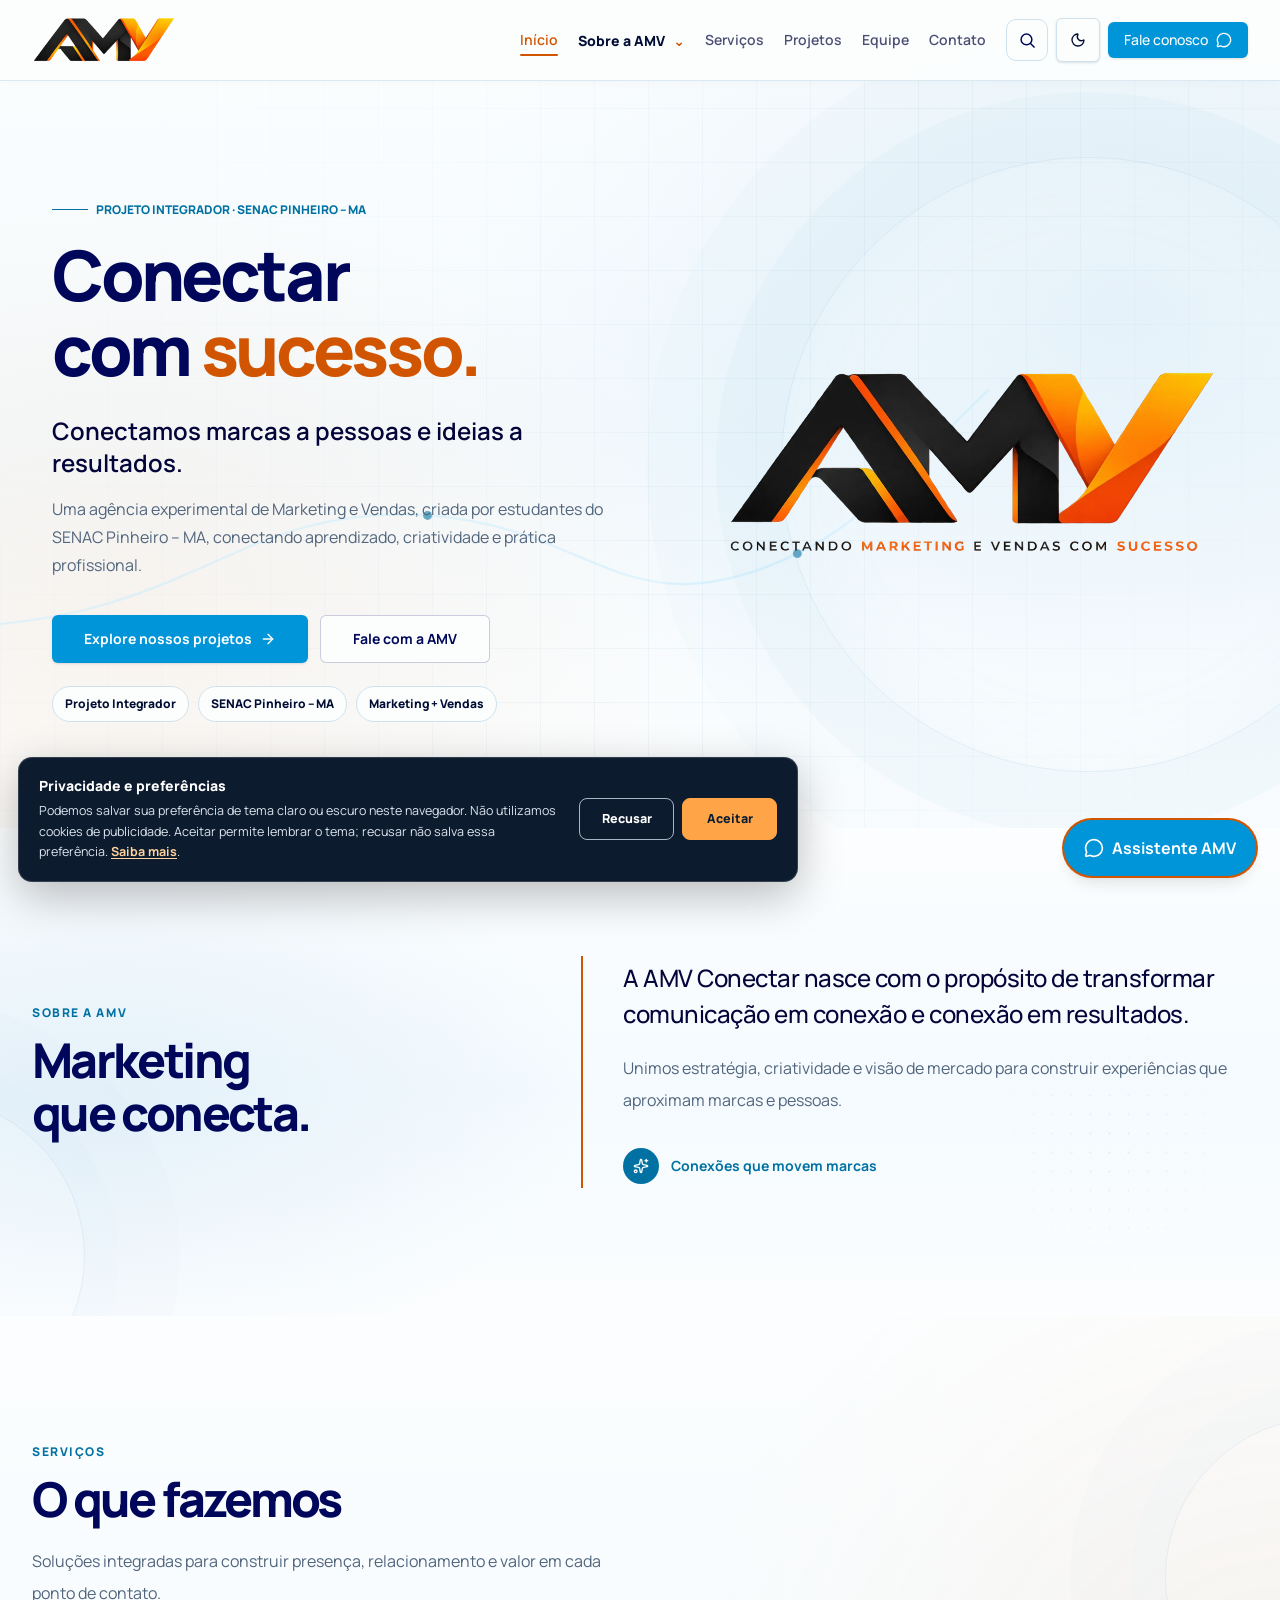
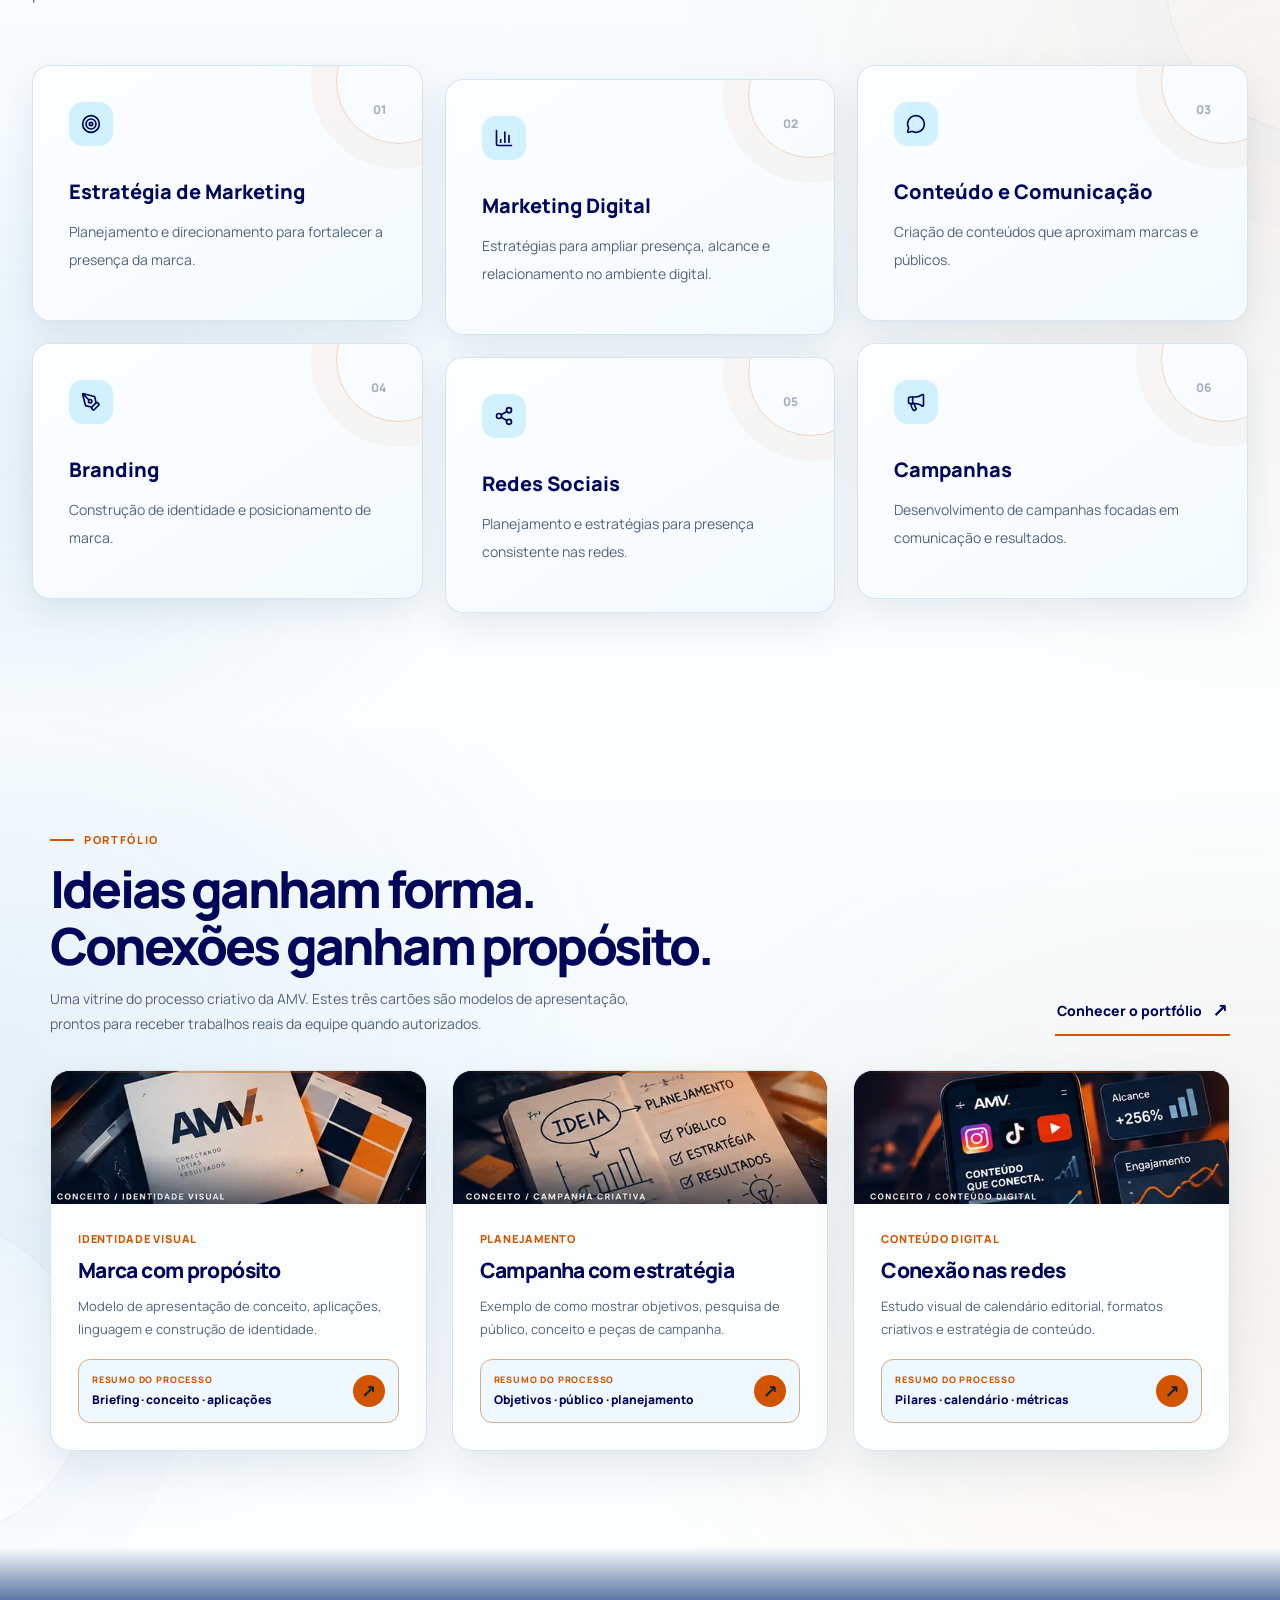
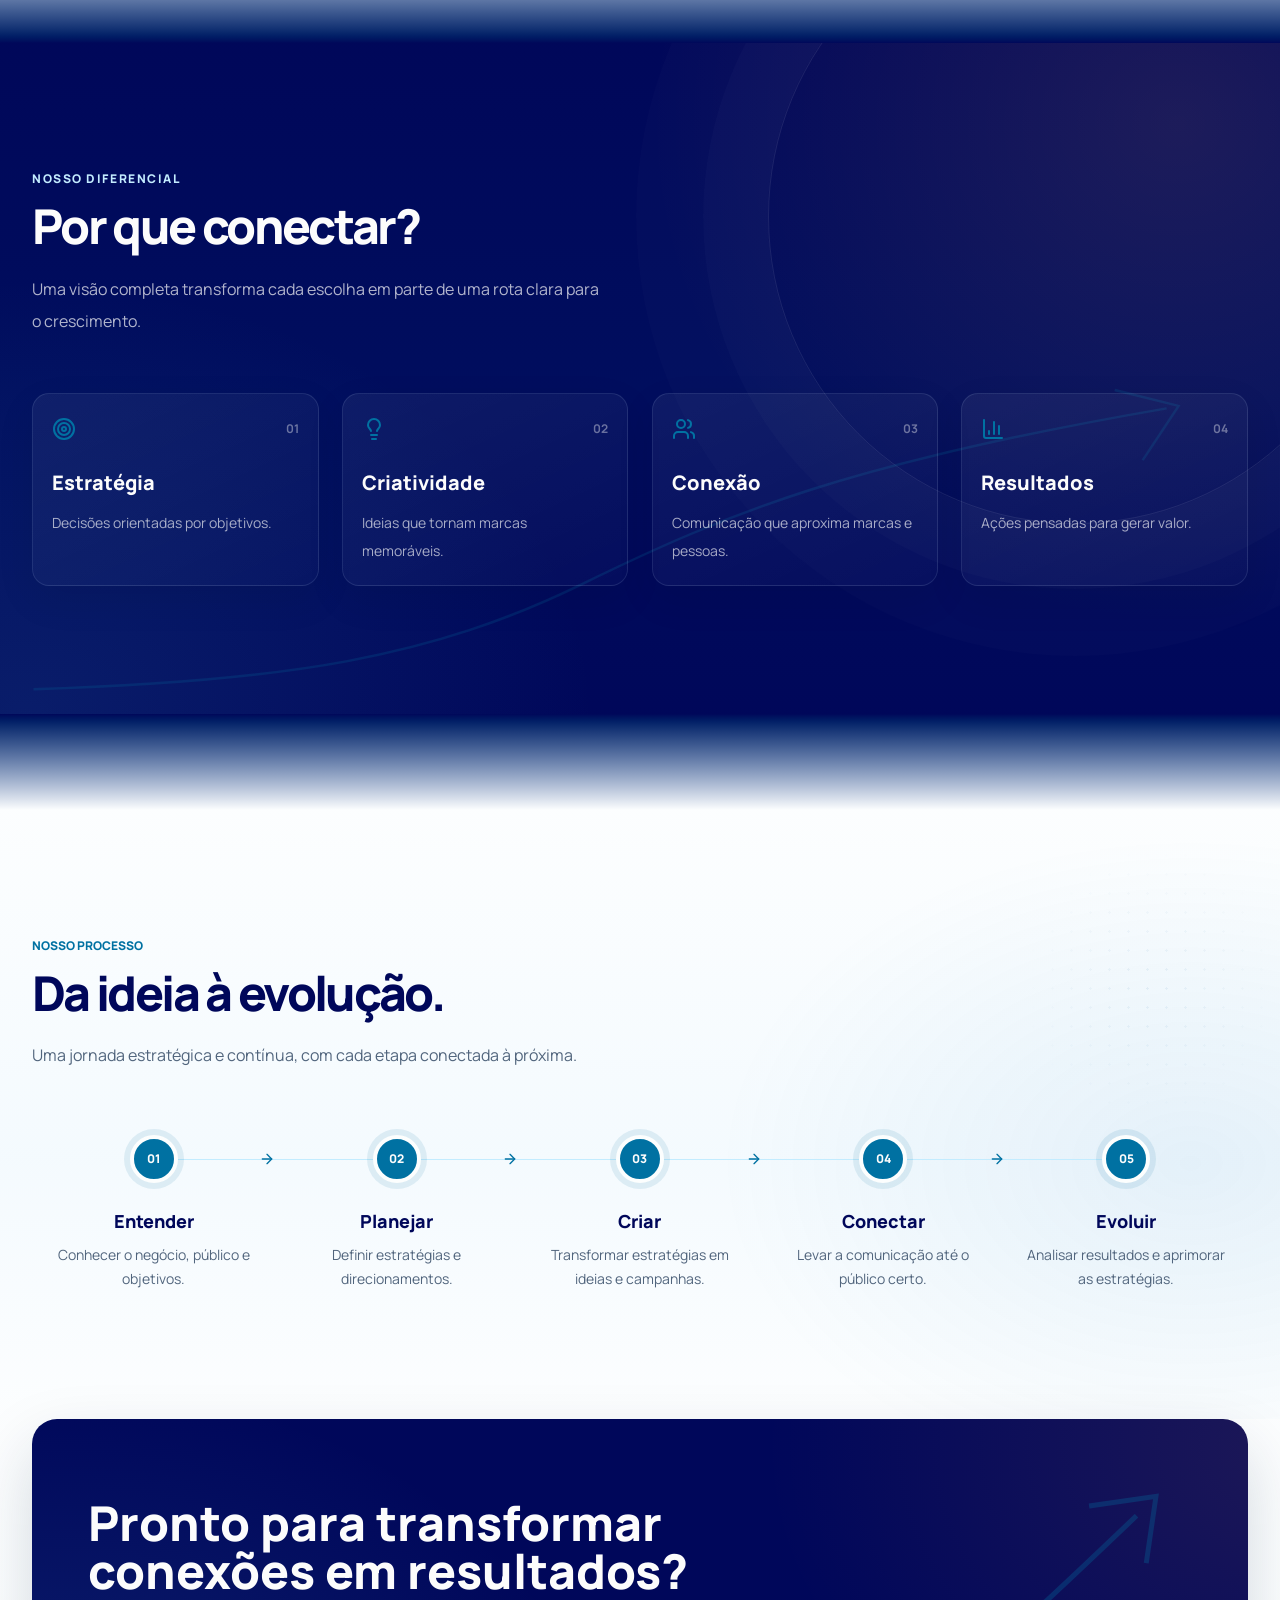
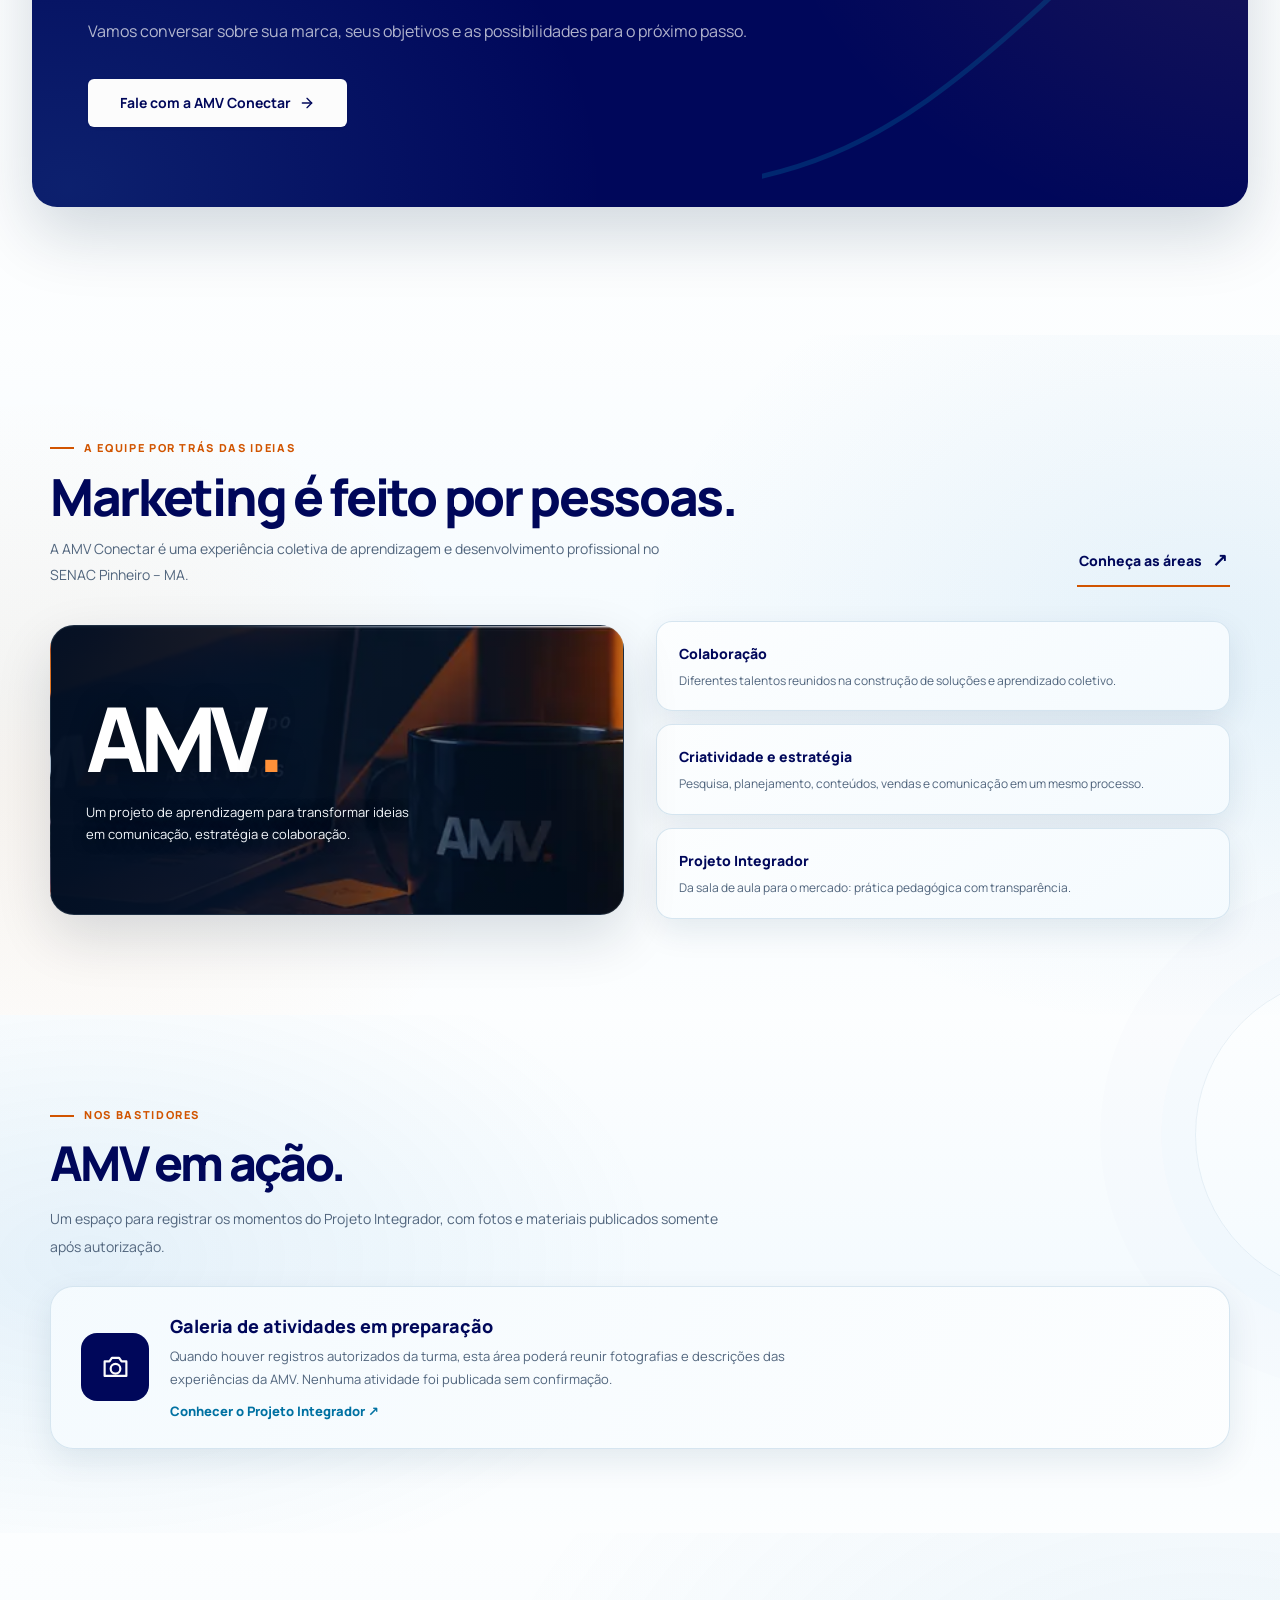
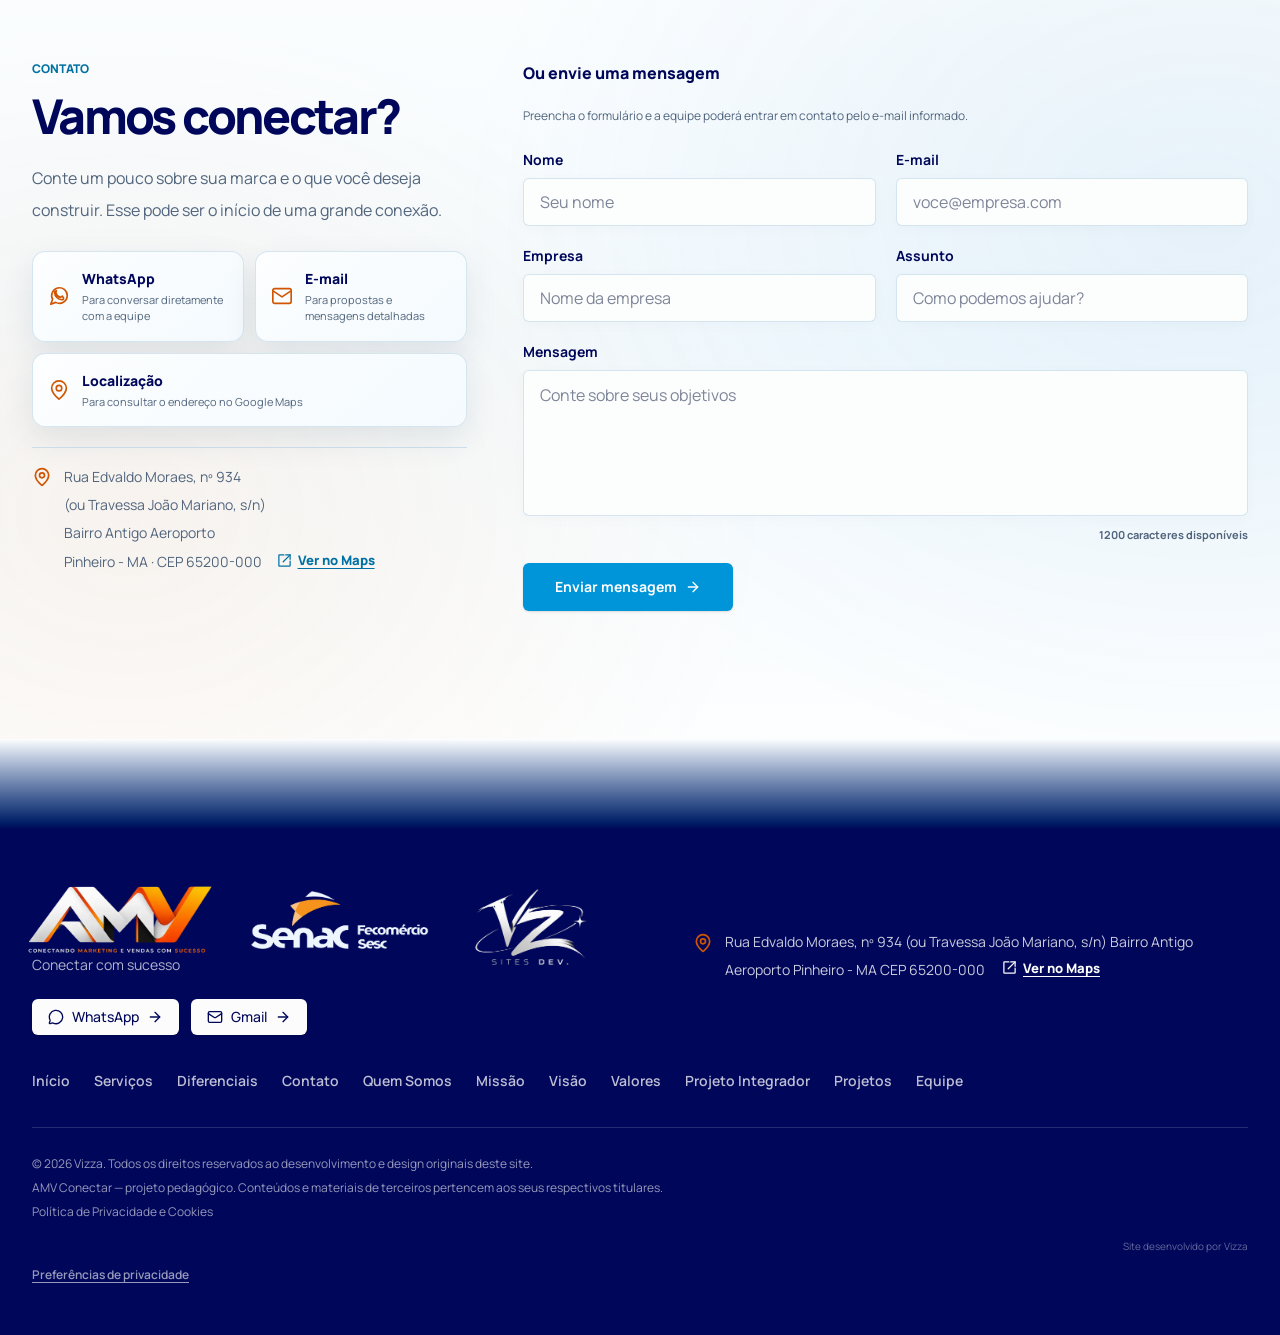
==== commit 5a1db367: "Separar portfólio de empresas e preservar página de projetos" ====
--- a/index.html
+++ b/index.html
@@ -14,7 +14,7 @@
     <div class="amv-intro-progress" aria-hidden="true"><span></span></div>
   </div>
   <span class="amv-intro-corner" aria-hidden="true">Conexão com propósito.</span><span class="amv-intro-index" aria-hidden="true">AMV / 001</span>
-</div><a class="v2-skip" href="#conteudo">Pular para o conteúdo</a><header class="amv-smart-header fixed inset-x-0 top-0 z-50 border-b border-border/80 bg-background/95 backdrop-blur-md"><div class="mx-auto flex h-20 max-w-7xl items-center gap-3 px-5 lg:px-8"><a aria-current="page" aria-label="AMV Conectar — início" class="shrink-0 active" data-status="active" href="index.html"><span class="amv-theme-logo amv-theme-logo--header"><img class="amv-brand-image amv-brand-image--light" src="assets/isologo-amv-claro.webp" width="1000" height="325" decoding="async" alt="AMV Conectar — isologo"/><img class="amv-brand-image amv-brand-image--dark" src="assets/isologo-amv-escuro.webp" width="1000" height="329" decoding="async" alt="AMV Conectar — isologo"/></span></a><nav aria-label="Navegação principal" class="ml-auto hidden items-center gap-5 xl:flex"><a class="text-sm font-semibold text-ink/70 hover:text-brand "  href="#inicio">Início</a><details class="v2-nav-menu"><summary>Sobre a AMV</summary><div class="v2-nav-dropdown"><a href="quem-somos.html" >Quem Somos</a><a href="missao.html" >Missão</a><a href="visao.html" >Visão</a><a href="valores.html" >Valores</a><a href="projeto-integrador.html" >Projeto Integrador</a></div></details><a class="text-sm font-semibold text-ink/70 hover:text-brand "  href="#servicos">Serviços</a><a class="text-sm font-semibold text-ink/70 hover:text-brand "  href="projetos.html">Projetos</a><a class="text-sm font-semibold text-ink/70 hover:text-brand "  href="equipe.html">Equipe</a><a class="text-sm font-semibold text-ink/70 hover:text-brand "  href="#contato">Contato</a></nav><div class="ml-auto flex shrink-0 items-center gap-2 xl:ml-2"><button aria-label="Ativar modo escuro" aria-pressed="false" class="inline-flex items-center justify-center gap-2 whitespace-nowrap rounded-md text-sm font-medium cursor-pointer transition-colors focus-visible:outline-none focus-visible:ring-1 focus-visible:ring-ring disabled:pointer-events-none disabled:opacity-50 disabled:cursor-not-allowed [&amp;_svg]:pointer-events-none [&amp;_svg]:size-4 [&amp;_svg]:shrink-0 border border-input bg-background shadow-sm hover:bg-accent hover:text-accent-foreground size-11 touch-manipulation select-none" data-action="theme" title="Ativar modo escuro" type="button"><svg aria-hidden="true" class="lucide lucide-moon size-5" fill="none" height="24" stroke="currentColor" stroke-linecap="round" stroke-linejoin="round" stroke-width="2" viewbox="0 0 24 24" width="24" xmlns="http://www.w3.org/2000/svg"><path d="M20.985 12.486a9 9 0 1 1-9.473-9.472c.405-.022.617.46.402.803a6 6 0 0 0 8.268 8.268c.344-.215.825-.004.803.401"></path></svg></button><a class="items-center justify-center gap-2 whitespace-nowrap rounded-md text-sm font-medium cursor-pointer transition-colors focus-visible:outline-none focus-visible:ring-1 focus-visible:ring-ring disabled:pointer-events-none disabled:opacity-50 disabled:cursor-not-allowed [&amp;_svg]:pointer-events-none [&amp;_svg]:size-4 [&amp;_svg]:shrink-0 bg-primary text-primary-foreground shadow-sm hover:-translate-y-0.5 hover:bg-primary/90 hover:shadow-lg h-9 px-4 py-2 hidden md:inline-flex" href="https://wa.me/5598984833670" rel="noopener noreferrer" target="_blank">Fale conosco <svg aria-hidden="true" class="lucide lucide-message-circle" fill="none" height="24" stroke="currentColor" stroke-linecap="round" stroke-linejoin="round" stroke-width="2" viewbox="0 0 24 24" width="24" xmlns="http://www.w3.org/2000/svg"><path d="M2.992 16.342a2 2 0 0 1 .094 1.167l-1.065 3.29a1 1 0 0 0 1.236 1.168l3.413-.998a2 2 0 0 1 1.099.092 10 10 0 1 0-4.777-4.719"></path></svg></a><button aria-controls="amv-mobile-menu" aria-expanded="false" aria-label="Abrir menu" class="inline-flex items-center justify-center gap-2 whitespace-nowrap rounded-md text-sm font-medium cursor-pointer transition-colors focus-visible:outline-none focus-visible:ring-1 focus-visible:ring-ring disabled:pointer-events-none disabled:opacity-50 disabled:cursor-not-allowed [&amp;_svg]:pointer-events-none [&amp;_svg]:size-4 [&amp;_svg]:shrink-0 hover:bg-accent hover:text-accent-foreground h-9 w-9 xl:hidden" data-action="menu"><svg aria-hidden="true" class="lucide lucide-menu" fill="none" height="24" stroke="currentColor" stroke-linecap="round" stroke-linejoin="round" stroke-width="2" viewbox="0 0 24 24" width="24" xmlns="http://www.w3.org/2000/svg"><path d="M4 5h16"></path><path d="M4 12h16"></path><path d="M4 19h16"></path></svg></button></div></div><nav aria-label="Navegação móvel" class="max-h-[calc(100dvh-5rem)] overflow-y-auto border-t border-border bg-background px-5 py-3 xl:hidden" hidden="" id="amv-mobile-menu"><a class="flex min-h-11 items-center border-b border-border text-sm font-bold text-brand-deep" href="#inicio">Início<span aria-hidden="true" style="margin-left:auto">↗</span></a><details class="v2-mobile-details"><summary>Sobre a AMV</summary><a href="quem-somos.html" >Quem Somos</a><a href="missao.html" >Missão</a><a href="visao.html" >Visão</a><a href="valores.html" >Valores</a><a href="projeto-integrador.html" >Projeto Integrador</a></details><a class="flex min-h-11 items-center border-b border-border text-sm font-bold text-brand-deep" href="#servicos">Serviços<span aria-hidden="true" style="margin-left:auto">↗</span></a><a class="flex min-h-11 items-center border-b border-border text-sm font-bold text-brand-deep" href="projetos.html">Projetos<span aria-hidden="true" style="margin-left:auto">↗</span></a><a class="flex min-h-11 items-center border-b border-border text-sm font-bold text-brand-deep" href="equipe.html">Equipe<span aria-hidden="true" style="margin-left:auto">↗</span></a><a class="flex min-h-11 items-center border-b border-border text-sm font-bold text-brand-deep" href="#contato">Contato<span aria-hidden="true" style="margin-left:auto">↗</span></a><button aria-pressed="false" class="flex min-h-11 w-full items-center border-b border-border text-sm font-bold text-brand-deep" data-action="theme" type="button">Ativar modo escuro<svg aria-hidden="true" class="lucide lucide-moon ml-auto size-4 text-brand" fill="none" height="24" stroke="currentColor" stroke-linecap="round" stroke-linejoin="round" stroke-width="2" viewbox="0 0 24 24" width="24" xmlns="http://www.w3.org/2000/svg"><path d="M20.985 12.486a9 9 0 1 1-9.473-9.472c.405-.022.617.46.402.803a6 6 0 0 0 8.268 8.268c.344-.215.825-.004.803.401"></path></svg></button><a class="inline-flex items-center justify-center gap-2 whitespace-nowrap cursor-pointer transition-colors focus-visible:outline-none focus-visible:ring-1 focus-visible:ring-ring disabled:pointer-events-none disabled:opacity-50 disabled:cursor-not-allowed [&amp;_svg]:pointer-events-none [&amp;_svg]:size-4 [&amp;_svg]:shrink-0 bg-primary text-primary-foreground shadow-sm hover:-translate-y-0.5 hover:bg-primary/90 hover:shadow-lg h-12 rounded-md px-6 text-sm font-bold sm:px-8 my-3 w-full" href="https://wa.me/5598984833670" rel="noopener noreferrer" target="_blank">Fale conosco <svg aria-hidden="true" class="lucide lucide-message-circle" fill="none" height="24" stroke="currentColor" stroke-linecap="round" stroke-linejoin="round" stroke-width="2" viewbox="0 0 24 24" width="24" xmlns="http://www.w3.org/2000/svg"><path d="M2.992 16.342a2 2 0 0 1 .094 1.167l-1.065 3.29a1 1 0 0 0 1.236 1.168l3.413-.998a2 2 0 0 1 1.099.092 10 10 0 1 0-4.777-4.719"></path></svg></a></nav></header><main id="conteudo" class="overflow-hidden bg-background text-foreground v2-home"><section class="relative flex min-h-[92vh] scroll-mt-20 items-center pt-24" id="inicio"><div aria-hidden="true" class="pointer-events-none absolute inset-0 opacity-60"><svg class="h-full w-full" fill="none" viewbox="0 0 1440 820"><path class="route-draw text-brand-soft" d="M-80 650C220 650 257 510 481 524C669 536 703 660 897 567C1066 486 1132 258 1482 192" stroke="currentColor" stroke-width="2"></path><circle class="fill-brand" cx="481" cy="524" r="5"></circle><circle class="fill-brand" cx="897" cy="567" r="5"></circle></svg></div><div class="relative mx-auto grid w-full max-w-7xl items-center gap-12 px-5 py-14 lg:grid-cols-[1.08fr_.92fr] lg:px-8 lg:py-20 v2-hero-grid"><div class="rise-in max-w-3xl v2-hero-copy"><p class="mb-5 flex items-center gap-2 text-xs font-extrabold uppercase text-brand"><span class="h-px w-9 bg-brand"></span> Projeto Integrador · SENAC Pinheiro – MA</p><h1 class="text-5xl font-extrabold leading-[1.02] text-brand-deep sm:text-6xl lg:text-7xl">Conectar<br/>com <span class="text-brand-orange">sucesso.</span></h1><p class="mt-7 max-w-2xl text-xl font-semibold leading-8 text-ink sm:text-2xl">Conectamos marcas a pessoas e ideias a resultados.</p><p class="mt-4 max-w-xl text-base leading-7 text-muted-foreground">Uma agência experimental de Marketing e Vendas, criada por estudantes do SENAC Pinheiro – MA, conectando aprendizado, criatividade e prática profissional.</p><div class="mt-9 flex flex-col gap-3 sm:flex-row"><a class="inline-flex items-center justify-center gap-2 whitespace-nowrap cursor-pointer transition-colors focus-visible:outline-none focus-visible:ring-1 focus-visible:ring-ring disabled:pointer-events-none disabled:opacity-50 disabled:cursor-not-allowed [&amp;_svg]:pointer-events-none [&amp;_svg]:size-4 [&amp;_svg]:shrink-0 bg-primary text-primary-foreground shadow-sm hover:-translate-y-0.5 hover:bg-primary/90 hover:shadow-lg h-12 rounded-md px-6 text-sm font-bold sm:px-8" href="projetos.html">Explore nossos projetos <svg aria-hidden="true" class="lucide lucide-arrow-right" fill="none" height="24" stroke="currentColor" stroke-linecap="round" stroke-linejoin="round" stroke-width="2" viewbox="0 0 24 24" width="24" xmlns="http://www.w3.org/2000/svg"><path d="M5 12h14"></path><path d="m12 5 7 7-7 7"></path></svg></a><a class="inline-flex items-center justify-center gap-2 whitespace-nowrap cursor-pointer transition-colors focus-visible:outline-none focus-visible:ring-1 focus-visible:ring-ring disabled:pointer-events-none disabled:opacity-50 disabled:cursor-not-allowed [&amp;_svg]:pointer-events-none [&amp;_svg]:size-4 [&amp;_svg]:shrink-0 border border-brand-deep/20 bg-background text-brand-deep hover:border-brand hover:bg-brand-soft/50 h-12 rounded-md px-6 text-sm font-bold sm:px-8" href="https://wa.me/5598984833670" rel="noopener noreferrer" target="_blank">Fale com a AMV</a></div><div class="v2-pillrow"><span>Projeto Integrador</span><span>SENAC Pinheiro – MA</span><span>Marketing + Vendas</span></div></div><div class="v2-hero-visual"><span class="amv-theme-logo amv-theme-logo--hero"><img class="amv-brand-image amv-brand-image--light" src="assets/amv-marca-claro.webp" width="980" height="383" decoding="async" alt="AMV — Conectando Marketing e Vendas com Sucesso"/><img class="amv-brand-image amv-brand-image--dark" src="assets/amv-marca-escuro.webp" width="967" height="370" decoding="async" alt="AMV — Conectando Marketing e Vendas com Sucesso"/></span></div></div></section><section class="scroll-mt-20 border-y border-border bg-surface-blue py-24 sm:py-32" id="sobre"><div class="mx-auto grid max-w-7xl gap-14 px-5 lg:grid-cols-[.85fr_1.15fr] lg:items-center lg:px-8"><div class="max-w-2xl"><p class="text-xs font-extrabold uppercase text-brand">Sobre a AMV</p><h2 class="mt-3 text-3xl font-extrabold text-brand-deep sm:text-5xl">Marketing que conecta.</h2></div><div class="relative border-l-2 border-brand pl-7 sm:pl-10"><p class="text-xl font-medium leading-9 text-ink sm:text-2xl">A AMV Conectar nasce com o propósito de transformar comunicação em conexão e conexão em resultados.</p><p class="mt-5 text-base leading-8 text-muted-foreground">Unimos estratégia, criatividade e visão de mercado para construir experiências que aproximam marcas e pessoas.</p><div class="mt-8 flex items-center gap-3 text-sm font-bold text-brand"><span class="grid size-9 place-items-center rounded-full bg-brand text-on-panel"><svg aria-hidden="true" class="lucide lucide-sparkles size-4" fill="none" height="24" stroke="currentColor" stroke-linecap="round" stroke-linejoin="round" stroke-width="2" viewbox="0 0 24 24" width="24" xmlns="http://www.w3.org/2000/svg"><path d="M11.017 2.814a1 1 0 0 1 1.966 0l1.051 5.558a2 2 0 0 0 1.594 1.594l5.558 1.051a1 1 0 0 1 0 1.966l-5.558 1.051a2 2 0 0 0-1.594 1.594l-1.051 5.558a1 1 0 0 1-1.966 0l-1.051-5.558a2 2 0 0 0-1.594-1.594l-5.558-1.051a1 1 0 0 1 0-1.966l5.558-1.051a2 2 0 0 0 1.594-1.594z"></path><path d="M20 2v4"></path><path d="M22 4h-4"></path><circle cx="4" cy="20" r="2"></circle></svg></span>Conexões que movem marcas</div></div></div></section><section class="scroll-mt-20 py-24 sm:py-32" id="servicos"><div class="mx-auto max-w-7xl px-5 lg:px-8"><div class="max-w-2xl"><p class="text-xs font-extrabold uppercase text-brand">Serviços</p><h2 class="mt-3 text-3xl font-extrabold text-brand-deep sm:text-5xl">O que fazemos</h2><p class="mt-5 max-w-xl text-base leading-8 text-muted-foreground">Soluções integradas para construir presença, relacionamento e valor em cada ponto de contato.</p></div><div class="mt-14 grid gap-px overflow-hidden rounded-lg border border-border bg-border sm:grid-cols-2 lg:grid-cols-3"><article class="group min-h-64 bg-background p-7 transition-all duration-300 hover:-translate-y-1 hover:bg-surface-blue sm:p-9"><div class="flex items-start justify-between"><span class="grid size-11 place-items-center rounded-md bg-brand-soft text-brand-deep"><svg aria-hidden="true" class="lucide lucide-target size-5" fill="none" height="24" stroke="currentColor" stroke-linecap="round" stroke-linejoin="round" stroke-width="2" viewbox="0 0 24 24" width="24" xmlns="http://www.w3.org/2000/svg"><circle cx="12" cy="12" r="10"></circle><circle cx="12" cy="12" r="6"></circle><circle cx="12" cy="12" r="2"></circle></svg></span><span class="text-xs font-extrabold text-muted-foreground/50">01</span></div><h3 class="mt-8 text-xl font-extrabold text-brand-deep">Estratégia de Marketing</h3><p class="mt-3 text-sm leading-7 text-muted-foreground">Planejamento e direcionamento para fortalecer a presença da marca.</p></article><article class="group min-h-64 bg-background p-7 transition-all duration-300 hover:-translate-y-1 hover:bg-surface-blue sm:p-9"><div class="flex items-start justify-between"><span class="grid size-11 place-items-center rounded-md bg-brand-soft text-brand-deep"><svg aria-hidden="true" class="lucide lucide-chart-column size-5" fill="none" height="24" stroke="currentColor" stroke-linecap="round" stroke-linejoin="round" stroke-width="2" viewbox="0 0 24 24" width="24" xmlns="http://www.w3.org/2000/svg"><path d="M3 3v16a2 2 0 0 0 2 2h16"></path><path d="M18 17V9"></path><path d="M13 17V5"></path><path d="M8 17v-3"></path></svg></span><span class="text-xs font-extrabold text-muted-foreground/50">02</span></div><h3 class="mt-8 text-xl font-extrabold text-brand-deep">Marketing Digital</h3><p class="mt-3 text-sm leading-7 text-muted-foreground">Estratégias para ampliar presença, alcance e relacionamento no ambiente digital.</p></article><article class="group min-h-64 bg-background p-7 transition-all duration-300 hover:-translate-y-1 hover:bg-surface-blue sm:p-9"><div class="flex items-start justify-between"><span class="grid size-11 place-items-center rounded-md bg-brand-soft text-brand-deep"><svg aria-hidden="true" class="lucide lucide-message-circle size-5" fill="none" height="24" stroke="currentColor" stroke-linecap="round" stroke-linejoin="round" stroke-width="2" viewbox="0 0 24 24" width="24" xmlns="http://www.w3.org/2000/svg"><path d="M2.992 16.342a2 2 0 0 1 .094 1.167l-1.065 3.29a1 1 0 0 0 1.236 1.168l3.413-.998a2 2 0 0 1 1.099.092 10 10 0 1 0-4.777-4.719"></path></svg></span><span class="text-xs font-extrabold text-muted-foreground/50">03</span></div><h3 class="mt-8 text-xl font-extrabold text-brand-deep">Conteúdo e Comunicação</h3><p class="mt-3 text-sm leading-7 text-muted-foreground">Criação de conteúdos que aproximam marcas e públicos.</p></article><article class="group min-h-64 bg-background p-7 transition-all duration-300 hover:-translate-y-1 hover:bg-surface-blue sm:p-9"><div class="flex items-start justify-between"><span class="grid size-11 place-items-center rounded-md bg-brand-soft text-brand-deep"><svg aria-hidden="true" class="lucide lucide-pen-tool size-5" fill="none" height="24" stroke="currentColor" stroke-linecap="round" stroke-linejoin="round" stroke-width="2" viewbox="0 0 24 24" width="24" xmlns="http://www.w3.org/2000/svg"><path d="M15.707 21.293a1 1 0 0 1-1.414 0l-1.586-1.586a1 1 0 0 1 0-1.414l5.586-5.586a1 1 0 0 1 1.414 0l1.586 1.586a1 1 0 0 1 0 1.414z"></path><path d="m18 13-1.375-6.874a1 1 0 0 0-.746-.776L3.235 2.028a1 1 0 0 0-1.207 1.207L5.35 15.879a1 1 0 0 0 .776.746L13 18"></path><path d="m2.3 2.3 7.286 7.286"></path><circle cx="11" cy="11" r="2"></circle></svg></span><span class="text-xs font-extrabold text-muted-foreground/50">04</span></div><h3 class="mt-8 text-xl font-extrabold text-brand-deep">Branding</h3><p class="mt-3 text-sm leading-7 text-muted-foreground">Construção de identidade e posicionamento de marca.</p></article><article class="group min-h-64 bg-background p-7 transition-all duration-300 hover:-translate-y-1 hover:bg-surface-blue sm:p-9"><div class="flex items-start justify-between"><span class="grid size-11 place-items-center rounded-md bg-brand-soft text-brand-deep"><svg aria-hidden="true" class="lucide lucide-share2 lucide-share-2 size-5" fill="none" height="24" stroke="currentColor" stroke-linecap="round" stroke-linejoin="round" stroke-width="2" viewbox="0 0 24 24" width="24" xmlns="http://www.w3.org/2000/svg"><circle cx="18" cy="5" r="3"></circle><circle cx="6" cy="12" r="3"></circle><circle cx="18" cy="19" r="3"></circle><line x1="8.59" x2="15.42" y1="13.51" y2="17.49"></line><line x1="15.41" x2="8.59" y1="6.51" y2="10.49"></line></svg></span><span class="text-xs font-extrabold text-muted-foreground/50">05</span></div><h3 class="mt-8 text-xl font-extrabold text-brand-deep">Redes Sociais</h3><p class="mt-3 text-sm leading-7 text-muted-foreground">Planejamento e estratégias para presença consistente nas redes.</p></article><article class="group min-h-64 bg-background p-7 transition-all duration-300 hover:-translate-y-1 hover:bg-surface-blue sm:p-9"><div class="flex items-start justify-between"><span class="grid size-11 place-items-center rounded-md bg-brand-soft text-brand-deep"><svg aria-hidden="true" class="lucide lucide-megaphone size-5" fill="none" height="24" stroke="currentColor" stroke-linecap="round" stroke-linejoin="round" stroke-width="2" viewbox="0 0 24 24" width="24" xmlns="http://www.w3.org/2000/svg"><path d="M11 6a13 13 0 0 0 8.4-2.8A1 1 0 0 1 21 4v12a1 1 0 0 1-1.6.8A13 13 0 0 0 11 14H5a2 2 0 0 1-2-2V8a2 2 0 0 1 2-2z"></path><path d="M6 14a12 12 0 0 0 2.4 7.2 2 2 0 0 0 3.2-2.4A8 8 0 0 1 10 14"></path><path d="M8 6v8"></path></svg></span><span class="text-xs font-extrabold text-muted-foreground/50">06</span></div><h3 class="mt-8 text-xl font-extrabold text-brand-deep">Campanhas</h3><p class="mt-3 text-sm leading-7 text-muted-foreground">Desenvolvimento de campanhas focadas em comunicação e resultados.</p></article></div></div></section><section id="projetos" class="v2-section v2-work"><div class="v2-inner"><div class="v2-heading"><div><span class="v2-kicker">Portfólio</span><h2>Ideias ganham forma.<br>Conexões ganham propósito.</h2><p>Uma vitrine do processo criativo da AMV. Estes três cartões são modelos de apresentação, prontos para receber trabalhos reais da equipe quando autorizados.</p></div><a class="v2-more" href="projetos.html">Conhecer o portfólio</a></div><div class="v2-cards"><article class="v2-case"><div class="v2-case-cover v2-portfolio-cover one"><img src="assets/portfolio/identidade-realista.webp" fetchpriority="low" width="680" height="240" alt="Arte conceitual de aparência fotográfica com papelaria AMV, marca e paleta de cores." loading="lazy" decoding="async"></div><div class="v2-case-body"><div class="v2-case-label">Identidade visual</div><h3>Marca com propósito</h3><p>Modelo de apresentação de conceito, aplicações, linguagem e construção de identidade.</p><div class="amv-process-callout"><button class="amv-process-trigger" type="button" data-amv-process="identidade" aria-haspopup="dialog" aria-label="Conheça as etapas do processo de identidade visual"><span><span class="amv-process-kicker">Resumo do processo</span><span class="amv-process-teaser">Briefing · conceito · aplicações</span></span><span class="amv-process-arrow" aria-hidden="true">↗</span></button></div></div></article><article class="v2-case"><div class="v2-case-cover v2-portfolio-cover two"><img src="assets/portfolio/campanha-realista.webp" fetchpriority="low" width="680" height="240" alt="Arte conceitual de campanha com caderno de planejamento, pesquisa e estratégia." loading="lazy" decoding="async"></div><div class="v2-case-body"><div class="v2-case-label">Planejamento</div><h3>Campanha com estratégia</h3><p>Exemplo de como mostrar objetivos, pesquisa de público, conceito e peças de campanha.</p><div class="amv-process-callout"><button class="amv-process-trigger" type="button" data-amv-process="campanha" aria-haspopup="dialog" aria-label="Conheça as etapas do processo de campanha"><span><span class="amv-process-kicker">Resumo do processo</span><span class="amv-process-teaser">Objetivos · público · planejamento</span></span><span class="amv-process-arrow" aria-hidden="true">↗</span></button></div></div></article><article class="v2-case"><div class="v2-case-cover v2-portfolio-cover three"><img src="assets/portfolio/digital-realista.webp" fetchpriority="low" width="680" height="240" alt="Arte conceitual de conteúdo digital AMV, com aplicativo e gráficos de engajamento." loading="lazy" decoding="async"></div><div class="v2-case-body"><div class="v2-case-label">Conteúdo digital</div><h3>Conexão nas redes</h3><p>Estudo visual de calendário editorial, formatos criativos e estratégia de conteúdo.</p><div class="amv-process-callout"><button class="amv-process-trigger" type="button" data-amv-process="digital" aria-haspopup="dialog" aria-label="Conheça as etapas do processo de conteúdo digital"><span><span class="amv-process-kicker">Resumo do processo</span><span class="amv-process-teaser">Pilares · calendário · métricas</span></span><span class="amv-process-arrow" aria-hidden="true">↗</span></button></div></div></article></div></div></section><div class="amv-flow-bridge amv-flow-bridge--to-dark" aria-hidden="true"></div><section class="relative scroll-mt-20 overflow-hidden bg-brand-panel py-24 sm:py-32" id="diferenciais"><svg aria-hidden="true" class="pointer-events-none absolute inset-x-0 bottom-0 h-1/2 w-full text-brand/20" fill="none" viewbox="0 0 1440 420"><path d="M-40 390C280 380 460 350 648 258C832 168 985 106 1380 38" stroke="currentColor" stroke-width="3"></path><path d="M1315 15L1395 35L1350 103" stroke="currentColor" stroke-width="3"></path></svg><div class="relative mx-auto max-w-7xl px-5 lg:px-8"><div class="max-w-2xl"><p class="text-xs font-extrabold uppercase text-brand-soft">Nosso diferencial</p><h2 class="mt-3 text-3xl font-extrabold text-on-panel sm:text-5xl">Por que conectar?</h2><p class="mt-5 max-w-xl text-base leading-8 text-on-panel/70">Uma visão completa transforma cada escolha em parte de uma rota clara para o crescimento.</p></div><div class="mt-14 grid gap-8 sm:grid-cols-2 lg:grid-cols-4"><article class="border-t border-on-panel/25 pt-6"><div class="flex items-center justify-between"><svg aria-hidden="true" class="lucide lucide-target size-6 text-brand" fill="none" height="24" stroke="currentColor" stroke-linecap="round" stroke-linejoin="round" stroke-width="2" viewbox="0 0 24 24" width="24" xmlns="http://www.w3.org/2000/svg"><circle cx="12" cy="12" r="10"></circle><circle cx="12" cy="12" r="6"></circle><circle cx="12" cy="12" r="2"></circle></svg><span class="text-xs font-bold text-on-panel/40">01</span></div><h3 class="mt-7 text-xl font-extrabold text-on-panel">Estratégia</h3><p class="mt-3 text-sm leading-7 text-on-panel/65">Decisões orientadas por objetivos.</p></article><article class="border-t border-on-panel/25 pt-6"><div class="flex items-center justify-between"><svg aria-hidden="true" class="lucide lucide-lightbulb size-6 text-brand" fill="none" height="24" stroke="currentColor" stroke-linecap="round" stroke-linejoin="round" stroke-width="2" viewbox="0 0 24 24" width="24" xmlns="http://www.w3.org/2000/svg"><path d="M15 14c.2-1 .7-1.7 1.5-2.5 1-.9 1.5-2.2 1.5-3.5A6 6 0 0 0 6 8c0 1 .2 2.2 1.5 3.5.7.7 1.3 1.5 1.5 2.5"></path><path d="M9 18h6"></path><path d="M10 22h4"></path></svg><span class="text-xs font-bold text-on-panel/40">02</span></div><h3 class="mt-7 text-xl font-extrabold text-on-panel">Criatividade</h3><p class="mt-3 text-sm leading-7 text-on-panel/65">Ideias que tornam marcas memoráveis.</p></article><article class="border-t border-on-panel/25 pt-6"><div class="flex items-center justify-between"><svg aria-hidden="true" class="lucide lucide-users size-6 text-brand" fill="none" height="24" stroke="currentColor" stroke-linecap="round" stroke-linejoin="round" stroke-width="2" viewbox="0 0 24 24" width="24" xmlns="http://www.w3.org/2000/svg"><path d="M16 21v-2a4 4 0 0 0-4-4H6a4 4 0 0 0-4 4v2"></path><path d="M16 3.128a4 4 0 0 1 0 7.744"></path><path d="M22 21v-2a4 4 0 0 0-3-3.87"></path><circle cx="9" cy="7" r="4"></circle></svg><span class="text-xs font-bold text-on-panel/40">03</span></div><h3 class="mt-7 text-xl font-extrabold text-on-panel">Conexão</h3><p class="mt-3 text-sm leading-7 text-on-panel/65">Comunicação que aproxima marcas e pessoas.</p></article><article class="border-t border-on-panel/25 pt-6"><div class="flex items-center justify-between"><svg aria-hidden="true" class="lucide lucide-chart-column size-6 text-brand" fill="none" height="24" stroke="currentColor" stroke-linecap="round" stroke-linejoin="round" stroke-width="2" viewbox="0 0 24 24" width="24" xmlns="http://www.w3.org/2000/svg"><path d="M3 3v16a2 2 0 0 0 2 2h16"></path><path d="M18 17V9"></path><path d="M13 17V5"></path><path d="M8 17v-3"></path></svg><span class="text-xs font-bold text-on-panel/40">04</span></div><h3 class="mt-7 text-xl font-extrabold text-on-panel">Resultados</h3><p class="mt-3 text-sm leading-7 text-on-panel/65">Ações pensadas para gerar valor.</p></article></div></div></section><div class="amv-flow-bridge amv-flow-bridge--from-dark" aria-hidden="true"></div><section class="amv-flow-process py-24 sm:py-32"><div class="mx-auto max-w-7xl px-5 lg:px-8"><div class="max-w-2xl"><p class="text-xs font-extrabold uppercase text-brand">Nosso processo</p><h2 class="mt-3 text-3xl font-extrabold text-brand-deep sm:text-5xl">Da ideia à evolução.</h2><p class="mt-5 max-w-xl text-base leading-8 text-muted-foreground">Uma jornada estratégica e contínua, com cada etapa conectada à próxima.</p></div><div class="relative mt-16 grid gap-0 lg:grid-cols-5"><div class="absolute left-[10%] right-[10%] top-6 hidden h-px bg-brand-soft lg:block"></div><article class="relative grid grid-cols-[3rem_1fr] gap-5 border-l border-brand-soft pb-10 pl-6 last:pb-0 lg:block lg:border-l-0 lg:px-5 lg:pb-0 lg:text-center"><span class="relative z-10 grid size-12 place-items-center rounded-full border-4 border-background bg-brand text-xs font-extrabold text-on-panel lg:mx-auto">01</span><div><h3 class="pt-1 text-lg font-extrabold text-brand-deep lg:mt-6 lg:pt-0">Entender</h3><p class="mt-2 text-sm leading-6 text-muted-foreground">Conhecer o negócio, público e objetivos.</p></div><svg aria-hidden="true" class="lucide lucide-arrow-right absolute right-0 top-4 hidden size-4 text-brand lg:block" fill="none" height="24" stroke="currentColor" stroke-linecap="round" stroke-linejoin="round" stroke-width="2" viewbox="0 0 24 24" width="24" xmlns="http://www.w3.org/2000/svg"><path d="M5 12h14"></path><path d="m12 5 7 7-7 7"></path></svg></article><article class="relative grid grid-cols-[3rem_1fr] gap-5 border-l border-brand-soft pb-10 pl-6 last:pb-0 lg:block lg:border-l-0 lg:px-5 lg:pb-0 lg:text-center"><span class="relative z-10 grid size-12 place-items-center rounded-full border-4 border-background bg-brand text-xs font-extrabold text-on-panel lg:mx-auto">02</span><div><h3 class="pt-1 text-lg font-extrabold text-brand-deep lg:mt-6 lg:pt-0">Planejar</h3><p class="mt-2 text-sm leading-6 text-muted-foreground">Definir estratégias e direcionamentos.</p></div><svg aria-hidden="true" class="lucide lucide-arrow-right absolute right-0 top-4 hidden size-4 text-brand lg:block" fill="none" height="24" stroke="currentColor" stroke-linecap="round" stroke-linejoin="round" stroke-width="2" viewbox="0 0 24 24" width="24" xmlns="http://www.w3.org/2000/svg"><path d="M5 12h14"></path><path d="m12 5 7 7-7 7"></path></svg></article><article class="relative grid grid-cols-[3rem_1fr] gap-5 border-l border-brand-soft pb-10 pl-6 last:pb-0 lg:block lg:border-l-0 lg:px-5 lg:pb-0 lg:text-center"><span class="relative z-10 grid size-12 place-items-center rounded-full border-4 border-background bg-brand text-xs font-extrabold text-on-panel lg:mx-auto">03</span><div><h3 class="pt-1 text-lg font-extrabold text-brand-deep lg:mt-6 lg:pt-0">Criar</h3><p class="mt-2 text-sm leading-6 text-muted-foreground">Transformar estratégias em ideias e campanhas.</p></div><svg aria-hidden="true" class="lucide lucide-arrow-right absolute right-0 top-4 hidden size-4 text-brand lg:block" fill="none" height="24" stroke="currentColor" stroke-linecap="round" stroke-linejoin="round" stroke-width="2" viewbox="0 0 24 24" width="24" xmlns="http://www.w3.org/2000/svg"><path d="M5 12h14"></path><path d="m12 5 7 7-7 7"></path></svg></article><article class="relative grid grid-cols-[3rem_1fr] gap-5 border-l border-brand-soft pb-10 pl-6 last:pb-0 lg:block lg:border-l-0 lg:px-5 lg:pb-0 lg:text-center"><span class="relative z-10 grid size-12 place-items-center rounded-full border-4 border-background bg-brand text-xs font-extrabold text-on-panel lg:mx-auto">04</span><div><h3 class="pt-1 text-lg font-extrabold text-brand-deep lg:mt-6 lg:pt-0">Conectar</h3><p class="mt-2 text-sm leading-6 text-muted-foreground">Levar a comunicação até o público certo.</p></div><svg aria-hidden="true" class="lucide lucide-arrow-right absolute right-0 top-4 hidden size-4 text-brand lg:block" fill="none" height="24" stroke="currentColor" stroke-linecap="round" stroke-linejoin="round" stroke-width="2" viewbox="0 0 24 24" width="24" xmlns="http://www.w3.org/2000/svg"><path d="M5 12h14"></path><path d="m12 5 7 7-7 7"></path></svg></article><article class="relative grid grid-cols-[3rem_1fr] gap-5 border-l border-brand-soft pb-10 pl-6 last:pb-0 lg:block lg:border-l-0 lg:px-5 lg:pb-0 lg:text-center"><span class="relative z-10 grid size-12 place-items-center rounded-full border-4 border-background bg-brand text-xs font-extrabold text-on-panel lg:mx-auto">05</span><div><h3 class="pt-1 text-lg font-extrabold text-brand-deep lg:mt-6 lg:pt-0">Evoluir</h3><p class="mt-2 text-sm leading-6 text-muted-foreground">Analisar resultados e aprimorar as estratégias.</p></div></article></div></div></section><section class="amv-flow-cta px-5 pb-24 lg:px-8 lg:pb-32"><div class="relative mx-auto max-w-7xl overflow-hidden rounded-lg bg-brand-panel px-6 py-16 sm:px-14 sm:py-20"><svg aria-hidden="true" class="absolute right-0 top-0 h-full w-2/5 text-brand/30" fill="none" viewbox="0 0 400 300"><path d="M-30 290C99 270 170 202 308 70" stroke="currentColor" stroke-width="4"></path><path d="M269 62L324 54L316 109" stroke="currentColor" stroke-width="4"></path></svg><div class="relative max-w-3xl"><h2 class="text-3xl font-extrabold text-on-panel sm:text-5xl">Pronto para transformar conexões em resultados?</h2><p class="mt-5 max-w-2xl text-base leading-8 text-on-panel/70">Vamos conversar sobre sua marca, seus objetivos e as possibilidades para o próximo passo.</p><a class="inline-flex items-center justify-center gap-2 whitespace-nowrap cursor-pointer transition-colors focus-visible:outline-none focus-visible:ring-1 focus-visible:ring-ring disabled:pointer-events-none disabled:opacity-50 disabled:cursor-not-allowed [&amp;_svg]:pointer-events-none [&amp;_svg]:size-4 [&amp;_svg]:shrink-0 bg-on-panel text-brand-panel shadow-sm hover:-translate-y-0.5 hover:bg-on-panel/90 h-12 rounded-md px-6 text-sm font-bold sm:px-8 mt-8" href="https://wa.me/5598984833670" rel="noopener noreferrer" target="_blank">Fale com a AMV Conectar <svg aria-hidden="true" class="lucide lucide-arrow-right" fill="none" height="24" stroke="currentColor" stroke-linecap="round" stroke-linejoin="round" stroke-width="2" viewbox="0 0 24 24" width="24" xmlns="http://www.w3.org/2000/svg"><path d="M5 12h14"></path><path d="m12 5 7 7-7 7"></path></svg></a></div></div></section><section id="equipe" class="v2-section v2-about-people"><div class="v2-inner"><div class="v2-heading"><div><span class="v2-kicker">A equipe por trás das ideias</span><h2>Marketing é feito por pessoas.</h2><p>A AMV Conectar é uma experiência coletiva de aprendizagem e desenvolvimento profissional no SENAC Pinheiro – MA.</p></div><a class="v2-more" href="equipe.html">Conheça as áreas</a></div><div class="v2-two-col"><div class="v2-graphic"><b>AMV<span>.</span></b><p>Um projeto de aprendizagem para transformar ideias em comunicação, estratégia e colaboração.</p></div><div class="v2-facts"><article><strong>Colaboração</strong><p>Diferentes talentos reunidos na construção de soluções e aprendizado coletivo.</p></article><article><strong>Criatividade e estratégia</strong><p>Pesquisa, planejamento, conteúdos, vendas e comunicação em um mesmo processo.</p></article><article><strong>Projeto Integrador</strong><p>Da sala de aula para o mercado: prática pedagógica com transparência.</p></article></div></div></div></section><section class="amv-em-acao" id="amv-em-acao" aria-labelledby="amv-em-acao-titulo"><div class="amv-em-acao-inner">
+</div><a class="v2-skip" href="#conteudo">Pular para o conteúdo</a><header class="amv-smart-header fixed inset-x-0 top-0 z-50 border-b border-border/80 bg-background/95 backdrop-blur-md"><div class="mx-auto flex h-20 max-w-7xl items-center gap-3 px-5 lg:px-8"><a aria-current="page" aria-label="AMV Conectar — início" class="shrink-0 active" data-status="active" href="index.html"><span class="amv-theme-logo amv-theme-logo--header"><img class="amv-brand-image amv-brand-image--light" src="assets/isologo-amv-claro.webp" width="1000" height="325" decoding="async" alt="AMV Conectar — isologo"/><img class="amv-brand-image amv-brand-image--dark" src="assets/isologo-amv-escuro.webp" width="1000" height="329" decoding="async" alt="AMV Conectar — isologo"/></span></a><nav aria-label="Navegação principal" class="ml-auto hidden items-center gap-5 xl:flex"><a class="text-sm font-semibold text-ink/70 hover:text-brand "  href="#inicio">Início</a><details class="v2-nav-menu"><summary>Sobre a AMV</summary><div class="v2-nav-dropdown"><a href="quem-somos.html" >Quem Somos</a><a href="missao.html" >Missão</a><a href="visao.html" >Visão</a><a href="valores.html" >Valores</a><a href="projeto-integrador.html" >Projeto Integrador</a></div></details><a class="text-sm font-semibold text-ink/70 hover:text-brand "  href="#servicos">Serviços</a><a class="text-sm font-semibold text-ink/70 hover:text-brand "  href="projetos.html">Projetos</a><a class="text-sm font-semibold text-ink/70 hover:text-brand "  href="equipe.html">Equipe</a><a class="text-sm font-semibold text-ink/70 hover:text-brand "  href="#contato">Contato</a></nav><div class="ml-auto flex shrink-0 items-center gap-2 xl:ml-2"><button aria-label="Ativar modo escuro" aria-pressed="false" class="inline-flex items-center justify-center gap-2 whitespace-nowrap rounded-md text-sm font-medium cursor-pointer transition-colors focus-visible:outline-none focus-visible:ring-1 focus-visible:ring-ring disabled:pointer-events-none disabled:opacity-50 disabled:cursor-not-allowed [&amp;_svg]:pointer-events-none [&amp;_svg]:size-4 [&amp;_svg]:shrink-0 border border-input bg-background shadow-sm hover:bg-accent hover:text-accent-foreground size-11 touch-manipulation select-none" data-action="theme" title="Ativar modo escuro" type="button"><svg aria-hidden="true" class="lucide lucide-moon size-5" fill="none" height="24" stroke="currentColor" stroke-linecap="round" stroke-linejoin="round" stroke-width="2" viewbox="0 0 24 24" width="24" xmlns="http://www.w3.org/2000/svg"><path d="M20.985 12.486a9 9 0 1 1-9.473-9.472c.405-.022.617.46.402.803a6 6 0 0 0 8.268 8.268c.344-.215.825-.004.803.401"></path></svg></button><a class="items-center justify-center gap-2 whitespace-nowrap rounded-md text-sm font-medium cursor-pointer transition-colors focus-visible:outline-none focus-visible:ring-1 focus-visible:ring-ring disabled:pointer-events-none disabled:opacity-50 disabled:cursor-not-allowed [&amp;_svg]:pointer-events-none [&amp;_svg]:size-4 [&amp;_svg]:shrink-0 bg-primary text-primary-foreground shadow-sm hover:-translate-y-0.5 hover:bg-primary/90 hover:shadow-lg h-9 px-4 py-2 hidden md:inline-flex" href="https://wa.me/5598984833670" rel="noopener noreferrer" target="_blank">Fale conosco <svg aria-hidden="true" class="lucide lucide-message-circle" fill="none" height="24" stroke="currentColor" stroke-linecap="round" stroke-linejoin="round" stroke-width="2" viewbox="0 0 24 24" width="24" xmlns="http://www.w3.org/2000/svg"><path d="M2.992 16.342a2 2 0 0 1 .094 1.167l-1.065 3.29a1 1 0 0 0 1.236 1.168l3.413-.998a2 2 0 0 1 1.099.092 10 10 0 1 0-4.777-4.719"></path></svg></a><button aria-controls="amv-mobile-menu" aria-expanded="false" aria-label="Abrir menu" class="inline-flex items-center justify-center gap-2 whitespace-nowrap rounded-md text-sm font-medium cursor-pointer transition-colors focus-visible:outline-none focus-visible:ring-1 focus-visible:ring-ring disabled:pointer-events-none disabled:opacity-50 disabled:cursor-not-allowed [&amp;_svg]:pointer-events-none [&amp;_svg]:size-4 [&amp;_svg]:shrink-0 hover:bg-accent hover:text-accent-foreground h-9 w-9 xl:hidden" data-action="menu"><svg aria-hidden="true" class="lucide lucide-menu" fill="none" height="24" stroke="currentColor" stroke-linecap="round" stroke-linejoin="round" stroke-width="2" viewbox="0 0 24 24" width="24" xmlns="http://www.w3.org/2000/svg"><path d="M4 5h16"></path><path d="M4 12h16"></path><path d="M4 19h16"></path></svg></button></div></div><nav aria-label="Navegação móvel" class="max-h-[calc(100dvh-5rem)] overflow-y-auto border-t border-border bg-background px-5 py-3 xl:hidden" hidden="" id="amv-mobile-menu"><a class="flex min-h-11 items-center border-b border-border text-sm font-bold text-brand-deep" href="#inicio">Início<span aria-hidden="true" style="margin-left:auto">↗</span></a><details class="v2-mobile-details"><summary>Sobre a AMV</summary><a href="quem-somos.html" >Quem Somos</a><a href="missao.html" >Missão</a><a href="visao.html" >Visão</a><a href="valores.html" >Valores</a><a href="projeto-integrador.html" >Projeto Integrador</a></details><a class="flex min-h-11 items-center border-b border-border text-sm font-bold text-brand-deep" href="#servicos">Serviços<span aria-hidden="true" style="margin-left:auto">↗</span></a><a class="flex min-h-11 items-center border-b border-border text-sm font-bold text-brand-deep" href="projetos.html">Projetos<span aria-hidden="true" style="margin-left:auto">↗</span></a><a class="flex min-h-11 items-center border-b border-border text-sm font-bold text-brand-deep" href="equipe.html">Equipe<span aria-hidden="true" style="margin-left:auto">↗</span></a><a class="flex min-h-11 items-center border-b border-border text-sm font-bold text-brand-deep" href="#contato">Contato<span aria-hidden="true" style="margin-left:auto">↗</span></a><button aria-pressed="false" class="flex min-h-11 w-full items-center border-b border-border text-sm font-bold text-brand-deep" data-action="theme" type="button">Ativar modo escuro<svg aria-hidden="true" class="lucide lucide-moon ml-auto size-4 text-brand" fill="none" height="24" stroke="currentColor" stroke-linecap="round" stroke-linejoin="round" stroke-width="2" viewbox="0 0 24 24" width="24" xmlns="http://www.w3.org/2000/svg"><path d="M20.985 12.486a9 9 0 1 1-9.473-9.472c.405-.022.617.46.402.803a6 6 0 0 0 8.268 8.268c.344-.215.825-.004.803.401"></path></svg></button><a class="inline-flex items-center justify-center gap-2 whitespace-nowrap cursor-pointer transition-colors focus-visible:outline-none focus-visible:ring-1 focus-visible:ring-ring disabled:pointer-events-none disabled:opacity-50 disabled:cursor-not-allowed [&amp;_svg]:pointer-events-none [&amp;_svg]:size-4 [&amp;_svg]:shrink-0 bg-primary text-primary-foreground shadow-sm hover:-translate-y-0.5 hover:bg-primary/90 hover:shadow-lg h-12 rounded-md px-6 text-sm font-bold sm:px-8 my-3 w-full" href="https://wa.me/5598984833670" rel="noopener noreferrer" target="_blank">Fale conosco <svg aria-hidden="true" class="lucide lucide-message-circle" fill="none" height="24" stroke="currentColor" stroke-linecap="round" stroke-linejoin="round" stroke-width="2" viewbox="0 0 24 24" width="24" xmlns="http://www.w3.org/2000/svg"><path d="M2.992 16.342a2 2 0 0 1 .094 1.167l-1.065 3.29a1 1 0 0 0 1.236 1.168l3.413-.998a2 2 0 0 1 1.099.092 10 10 0 1 0-4.777-4.719"></path></svg></a></nav></header><main id="conteudo" class="overflow-hidden bg-background text-foreground v2-home"><section class="relative flex min-h-[92vh] scroll-mt-20 items-center pt-24" id="inicio"><div aria-hidden="true" class="pointer-events-none absolute inset-0 opacity-60"><svg class="h-full w-full" fill="none" viewbox="0 0 1440 820"><path class="route-draw text-brand-soft" d="M-80 650C220 650 257 510 481 524C669 536 703 660 897 567C1066 486 1132 258 1482 192" stroke="currentColor" stroke-width="2"></path><circle class="fill-brand" cx="481" cy="524" r="5"></circle><circle class="fill-brand" cx="897" cy="567" r="5"></circle></svg></div><div class="relative mx-auto grid w-full max-w-7xl items-center gap-12 px-5 py-14 lg:grid-cols-[1.08fr_.92fr] lg:px-8 lg:py-20 v2-hero-grid"><div class="rise-in max-w-3xl v2-hero-copy"><p class="mb-5 flex items-center gap-2 text-xs font-extrabold uppercase text-brand"><span class="h-px w-9 bg-brand"></span> Projeto Integrador · SENAC Pinheiro – MA</p><h1 class="text-5xl font-extrabold leading-[1.02] text-brand-deep sm:text-6xl lg:text-7xl">Conectar<br/>com <span class="text-brand-orange">sucesso.</span></h1><p class="mt-7 max-w-2xl text-xl font-semibold leading-8 text-ink sm:text-2xl">Conectamos marcas a pessoas e ideias a resultados.</p><p class="mt-4 max-w-xl text-base leading-7 text-muted-foreground">Uma agência experimental de Marketing e Vendas, criada por estudantes do SENAC Pinheiro – MA, conectando aprendizado, criatividade e prática profissional.</p><div class="mt-9 flex flex-col gap-3 sm:flex-row"><a class="inline-flex items-center justify-center gap-2 whitespace-nowrap cursor-pointer transition-colors focus-visible:outline-none focus-visible:ring-1 focus-visible:ring-ring disabled:pointer-events-none disabled:opacity-50 disabled:cursor-not-allowed [&amp;_svg]:pointer-events-none [&amp;_svg]:size-4 [&amp;_svg]:shrink-0 bg-primary text-primary-foreground shadow-sm hover:-translate-y-0.5 hover:bg-primary/90 hover:shadow-lg h-12 rounded-md px-6 text-sm font-bold sm:px-8" href="projetos.html">Explore nossos projetos <svg aria-hidden="true" class="lucide lucide-arrow-right" fill="none" height="24" stroke="currentColor" stroke-linecap="round" stroke-linejoin="round" stroke-width="2" viewbox="0 0 24 24" width="24" xmlns="http://www.w3.org/2000/svg"><path d="M5 12h14"></path><path d="m12 5 7 7-7 7"></path></svg></a><a class="inline-flex items-center justify-center gap-2 whitespace-nowrap cursor-pointer transition-colors focus-visible:outline-none focus-visible:ring-1 focus-visible:ring-ring disabled:pointer-events-none disabled:opacity-50 disabled:cursor-not-allowed [&amp;_svg]:pointer-events-none [&amp;_svg]:size-4 [&amp;_svg]:shrink-0 border border-brand-deep/20 bg-background text-brand-deep hover:border-brand hover:bg-brand-soft/50 h-12 rounded-md px-6 text-sm font-bold sm:px-8" href="https://wa.me/5598984833670" rel="noopener noreferrer" target="_blank">Fale com a AMV</a></div><div class="v2-pillrow"><span>Projeto Integrador</span><span>SENAC Pinheiro – MA</span><span>Marketing + Vendas</span></div></div><div class="v2-hero-visual"><span class="amv-theme-logo amv-theme-logo--hero"><img class="amv-brand-image amv-brand-image--light" src="assets/amv-marca-claro.webp" width="980" height="383" decoding="async" alt="AMV — Conectando Marketing e Vendas com Sucesso"/><img class="amv-brand-image amv-brand-image--dark" src="assets/amv-marca-escuro.webp" width="967" height="370" decoding="async" alt="AMV — Conectando Marketing e Vendas com Sucesso"/></span></div></div></section><section class="scroll-mt-20 border-y border-border bg-surface-blue py-24 sm:py-32" id="sobre"><div class="mx-auto grid max-w-7xl gap-14 px-5 lg:grid-cols-[.85fr_1.15fr] lg:items-center lg:px-8"><div class="max-w-2xl"><p class="text-xs font-extrabold uppercase text-brand">Sobre a AMV</p><h2 class="mt-3 text-3xl font-extrabold text-brand-deep sm:text-5xl">Marketing que conecta.</h2></div><div class="relative border-l-2 border-brand pl-7 sm:pl-10"><p class="text-xl font-medium leading-9 text-ink sm:text-2xl">A AMV Conectar nasce com o propósito de transformar comunicação em conexão e conexão em resultados.</p><p class="mt-5 text-base leading-8 text-muted-foreground">Unimos estratégia, criatividade e visão de mercado para construir experiências que aproximam marcas e pessoas.</p><div class="mt-8 flex items-center gap-3 text-sm font-bold text-brand"><span class="grid size-9 place-items-center rounded-full bg-brand text-on-panel"><svg aria-hidden="true" class="lucide lucide-sparkles size-4" fill="none" height="24" stroke="currentColor" stroke-linecap="round" stroke-linejoin="round" stroke-width="2" viewbox="0 0 24 24" width="24" xmlns="http://www.w3.org/2000/svg"><path d="M11.017 2.814a1 1 0 0 1 1.966 0l1.051 5.558a2 2 0 0 0 1.594 1.594l5.558 1.051a1 1 0 0 1 0 1.966l-5.558 1.051a2 2 0 0 0-1.594 1.594l-1.051 5.558a1 1 0 0 1-1.966 0l-1.051-5.558a2 2 0 0 0-1.594-1.594l-5.558-1.051a1 1 0 0 1 0-1.966l5.558-1.051a2 2 0 0 0 1.594-1.594z"></path><path d="M20 2v4"></path><path d="M22 4h-4"></path><circle cx="4" cy="20" r="2"></circle></svg></span>Conexões que movem marcas</div></div></div></section><section class="scroll-mt-20 py-24 sm:py-32" id="servicos"><div class="mx-auto max-w-7xl px-5 lg:px-8"><div class="max-w-2xl"><p class="text-xs font-extrabold uppercase text-brand">Serviços</p><h2 class="mt-3 text-3xl font-extrabold text-brand-deep sm:text-5xl">O que fazemos</h2><p class="mt-5 max-w-xl text-base leading-8 text-muted-foreground">Soluções integradas para construir presença, relacionamento e valor em cada ponto de contato.</p></div><div class="mt-14 grid gap-px overflow-hidden rounded-lg border border-border bg-border sm:grid-cols-2 lg:grid-cols-3"><article class="group min-h-64 bg-background p-7 transition-all duration-300 hover:-translate-y-1 hover:bg-surface-blue sm:p-9"><div class="flex items-start justify-between"><span class="grid size-11 place-items-center rounded-md bg-brand-soft text-brand-deep"><svg aria-hidden="true" class="lucide lucide-target size-5" fill="none" height="24" stroke="currentColor" stroke-linecap="round" stroke-linejoin="round" stroke-width="2" viewbox="0 0 24 24" width="24" xmlns="http://www.w3.org/2000/svg"><circle cx="12" cy="12" r="10"></circle><circle cx="12" cy="12" r="6"></circle><circle cx="12" cy="12" r="2"></circle></svg></span><span class="text-xs font-extrabold text-muted-foreground/50">01</span></div><h3 class="mt-8 text-xl font-extrabold text-brand-deep">Estratégia de Marketing</h3><p class="mt-3 text-sm leading-7 text-muted-foreground">Planejamento e direcionamento para fortalecer a presença da marca.</p></article><article class="group min-h-64 bg-background p-7 transition-all duration-300 hover:-translate-y-1 hover:bg-surface-blue sm:p-9"><div class="flex items-start justify-between"><span class="grid size-11 place-items-center rounded-md bg-brand-soft text-brand-deep"><svg aria-hidden="true" class="lucide lucide-chart-column size-5" fill="none" height="24" stroke="currentColor" stroke-linecap="round" stroke-linejoin="round" stroke-width="2" viewbox="0 0 24 24" width="24" xmlns="http://www.w3.org/2000/svg"><path d="M3 3v16a2 2 0 0 0 2 2h16"></path><path d="M18 17V9"></path><path d="M13 17V5"></path><path d="M8 17v-3"></path></svg></span><span class="text-xs font-extrabold text-muted-foreground/50">02</span></div><h3 class="mt-8 text-xl font-extrabold text-brand-deep">Marketing Digital</h3><p class="mt-3 text-sm leading-7 text-muted-foreground">Estratégias para ampliar presença, alcance e relacionamento no ambiente digital.</p></article><article class="group min-h-64 bg-background p-7 transition-all duration-300 hover:-translate-y-1 hover:bg-surface-blue sm:p-9"><div class="flex items-start justify-between"><span class="grid size-11 place-items-center rounded-md bg-brand-soft text-brand-deep"><svg aria-hidden="true" class="lucide lucide-message-circle size-5" fill="none" height="24" stroke="currentColor" stroke-linecap="round" stroke-linejoin="round" stroke-width="2" viewbox="0 0 24 24" width="24" xmlns="http://www.w3.org/2000/svg"><path d="M2.992 16.342a2 2 0 0 1 .094 1.167l-1.065 3.29a1 1 0 0 0 1.236 1.168l3.413-.998a2 2 0 0 1 1.099.092 10 10 0 1 0-4.777-4.719"></path></svg></span><span class="text-xs font-extrabold text-muted-foreground/50">03</span></div><h3 class="mt-8 text-xl font-extrabold text-brand-deep">Conteúdo e Comunicação</h3><p class="mt-3 text-sm leading-7 text-muted-foreground">Criação de conteúdos que aproximam marcas e públicos.</p></article><article class="group min-h-64 bg-background p-7 transition-all duration-300 hover:-translate-y-1 hover:bg-surface-blue sm:p-9"><div class="flex items-start justify-between"><span class="grid size-11 place-items-center rounded-md bg-brand-soft text-brand-deep"><svg aria-hidden="true" class="lucide lucide-pen-tool size-5" fill="none" height="24" stroke="currentColor" stroke-linecap="round" stroke-linejoin="round" stroke-width="2" viewbox="0 0 24 24" width="24" xmlns="http://www.w3.org/2000/svg"><path d="M15.707 21.293a1 1 0 0 1-1.414 0l-1.586-1.586a1 1 0 0 1 0-1.414l5.586-5.586a1 1 0 0 1 1.414 0l1.586 1.586a1 1 0 0 1 0 1.414z"></path><path d="m18 13-1.375-6.874a1 1 0 0 0-.746-.776L3.235 2.028a1 1 0 0 0-1.207 1.207L5.35 15.879a1 1 0 0 0 .776.746L13 18"></path><path d="m2.3 2.3 7.286 7.286"></path><circle cx="11" cy="11" r="2"></circle></svg></span><span class="text-xs font-extrabold text-muted-foreground/50">04</span></div><h3 class="mt-8 text-xl font-extrabold text-brand-deep">Branding</h3><p class="mt-3 text-sm leading-7 text-muted-foreground">Construção de identidade e posicionamento de marca.</p></article><article class="group min-h-64 bg-background p-7 transition-all duration-300 hover:-translate-y-1 hover:bg-surface-blue sm:p-9"><div class="flex items-start justify-between"><span class="grid size-11 place-items-center rounded-md bg-brand-soft text-brand-deep"><svg aria-hidden="true" class="lucide lucide-share2 lucide-share-2 size-5" fill="none" height="24" stroke="currentColor" stroke-linecap="round" stroke-linejoin="round" stroke-width="2" viewbox="0 0 24 24" width="24" xmlns="http://www.w3.org/2000/svg"><circle cx="18" cy="5" r="3"></circle><circle cx="6" cy="12" r="3"></circle><circle cx="18" cy="19" r="3"></circle><line x1="8.59" x2="15.42" y1="13.51" y2="17.49"></line><line x1="15.41" x2="8.59" y1="6.51" y2="10.49"></line></svg></span><span class="text-xs font-extrabold text-muted-foreground/50">05</span></div><h3 class="mt-8 text-xl font-extrabold text-brand-deep">Redes Sociais</h3><p class="mt-3 text-sm leading-7 text-muted-foreground">Planejamento e estratégias para presença consistente nas redes.</p></article><article class="group min-h-64 bg-background p-7 transition-all duration-300 hover:-translate-y-1 hover:bg-surface-blue sm:p-9"><div class="flex items-start justify-between"><span class="grid size-11 place-items-center rounded-md bg-brand-soft text-brand-deep"><svg aria-hidden="true" class="lucide lucide-megaphone size-5" fill="none" height="24" stroke="currentColor" stroke-linecap="round" stroke-linejoin="round" stroke-width="2" viewbox="0 0 24 24" width="24" xmlns="http://www.w3.org/2000/svg"><path d="M11 6a13 13 0 0 0 8.4-2.8A1 1 0 0 1 21 4v12a1 1 0 0 1-1.6.8A13 13 0 0 0 11 14H5a2 2 0 0 1-2-2V8a2 2 0 0 1 2-2z"></path><path d="M6 14a12 12 0 0 0 2.4 7.2 2 2 0 0 0 3.2-2.4A8 8 0 0 1 10 14"></path><path d="M8 6v8"></path></svg></span><span class="text-xs font-extrabold text-muted-foreground/50">06</span></div><h3 class="mt-8 text-xl font-extrabold text-brand-deep">Campanhas</h3><p class="mt-3 text-sm leading-7 text-muted-foreground">Desenvolvimento de campanhas focadas em comunicação e resultados.</p></article></div></div></section><section id="projetos" class="v2-section v2-work"><div class="v2-inner"><div class="v2-heading"><div><span class="v2-kicker">Portfólio</span><h2>Ideias ganham forma.<br>Conexões ganham propósito.</h2><p>Uma vitrine do processo criativo da AMV. Estes três cartões são modelos de apresentação, prontos para receber trabalhos reais da equipe quando autorizados.</p></div><a class="v2-more" href="portfolio.html">Conhecer o portfólio</a></div><div class="v2-cards"><article class="v2-case"><div class="v2-case-cover v2-portfolio-cover one"><img src="assets/portfolio/identidade-realista.webp" fetchpriority="low" width="680" height="240" alt="Arte conceitual de aparência fotográfica com papelaria AMV, marca e paleta de cores." loading="lazy" decoding="async"></div><div class="v2-case-body"><div class="v2-case-label">Identidade visual</div><h3>Marca com propósito</h3><p>Modelo de apresentação de conceito, aplicações, linguagem e construção de identidade.</p><div class="amv-process-callout"><button class="amv-process-trigger" type="button" data-amv-process="identidade" aria-haspopup="dialog" aria-label="Conheça as etapas do processo de identidade visual"><span><span class="amv-process-kicker">Resumo do processo</span><span class="amv-process-teaser">Briefing · conceito · aplicações</span></span><span class="amv-process-arrow" aria-hidden="true">↗</span></button></div></div></article><article class="v2-case"><div class="v2-case-cover v2-portfolio-cover two"><img src="assets/portfolio/campanha-realista.webp" fetchpriority="low" width="680" height="240" alt="Arte conceitual de campanha com caderno de planejamento, pesquisa e estratégia." loading="lazy" decoding="async"></div><div class="v2-case-body"><div class="v2-case-label">Planejamento</div><h3>Campanha com estratégia</h3><p>Exemplo de como mostrar objetivos, pesquisa de público, conceito e peças de campanha.</p><div class="amv-process-callout"><button class="amv-process-trigger" type="button" data-amv-process="campanha" aria-haspopup="dialog" aria-label="Conheça as etapas do processo de campanha"><span><span class="amv-process-kicker">Resumo do processo</span><span class="amv-process-teaser">Objetivos · público · planejamento</span></span><span class="amv-process-arrow" aria-hidden="true">↗</span></button></div></div></article><article class="v2-case"><div class="v2-case-cover v2-portfolio-cover three"><img src="assets/portfolio/digital-realista.webp" fetchpriority="low" width="680" height="240" alt="Arte conceitual de conteúdo digital AMV, com aplicativo e gráficos de engajamento." loading="lazy" decoding="async"></div><div class="v2-case-body"><div class="v2-case-label">Conteúdo digital</div><h3>Conexão nas redes</h3><p>Estudo visual de calendário editorial, formatos criativos e estratégia de conteúdo.</p><div class="amv-process-callout"><button class="amv-process-trigger" type="button" data-amv-process="digital" aria-haspopup="dialog" aria-label="Conheça as etapas do processo de conteúdo digital"><span><span class="amv-process-kicker">Resumo do processo</span><span class="amv-process-teaser">Pilares · calendário · métricas</span></span><span class="amv-process-arrow" aria-hidden="true">↗</span></button></div></div></article></div></div></section><div class="amv-flow-bridge amv-flow-bridge--to-dark" aria-hidden="true"></div><section class="relative scroll-mt-20 overflow-hidden bg-brand-panel py-24 sm:py-32" id="diferenciais"><svg aria-hidden="true" class="pointer-events-none absolute inset-x-0 bottom-0 h-1/2 w-full text-brand/20" fill="none" viewbox="0 0 1440 420"><path d="M-40 390C280 380 460 350 648 258C832 168 985 106 1380 38" stroke="currentColor" stroke-width="3"></path><path d="M1315 15L1395 35L1350 103" stroke="currentColor" stroke-width="3"></path></svg><div class="relative mx-auto max-w-7xl px-5 lg:px-8"><div class="max-w-2xl"><p class="text-xs font-extrabold uppercase text-brand-soft">Nosso diferencial</p><h2 class="mt-3 text-3xl font-extrabold text-on-panel sm:text-5xl">Por que conectar?</h2><p class="mt-5 max-w-xl text-base leading-8 text-on-panel/70">Uma visão completa transforma cada escolha em parte de uma rota clara para o crescimento.</p></div><div class="mt-14 grid gap-8 sm:grid-cols-2 lg:grid-cols-4"><article class="border-t border-on-panel/25 pt-6"><div class="flex items-center justify-between"><svg aria-hidden="true" class="lucide lucide-target size-6 text-brand" fill="none" height="24" stroke="currentColor" stroke-linecap="round" stroke-linejoin="round" stroke-width="2" viewbox="0 0 24 24" width="24" xmlns="http://www.w3.org/2000/svg"><circle cx="12" cy="12" r="10"></circle><circle cx="12" cy="12" r="6"></circle><circle cx="12" cy="12" r="2"></circle></svg><span class="text-xs font-bold text-on-panel/40">01</span></div><h3 class="mt-7 text-xl font-extrabold text-on-panel">Estratégia</h3><p class="mt-3 text-sm leading-7 text-on-panel/65">Decisões orientadas por objetivos.</p></article><article class="border-t border-on-panel/25 pt-6"><div class="flex items-center justify-between"><svg aria-hidden="true" class="lucide lucide-lightbulb size-6 text-brand" fill="none" height="24" stroke="currentColor" stroke-linecap="round" stroke-linejoin="round" stroke-width="2" viewbox="0 0 24 24" width="24" xmlns="http://www.w3.org/2000/svg"><path d="M15 14c.2-1 .7-1.7 1.5-2.5 1-.9 1.5-2.2 1.5-3.5A6 6 0 0 0 6 8c0 1 .2 2.2 1.5 3.5.7.7 1.3 1.5 1.5 2.5"></path><path d="M9 18h6"></path><path d="M10 22h4"></path></svg><span class="text-xs font-bold text-on-panel/40">02</span></div><h3 class="mt-7 text-xl font-extrabold text-on-panel">Criatividade</h3><p class="mt-3 text-sm leading-7 text-on-panel/65">Ideias que tornam marcas memoráveis.</p></article><article class="border-t border-on-panel/25 pt-6"><div class="flex items-center justify-between"><svg aria-hidden="true" class="lucide lucide-users size-6 text-brand" fill="none" height="24" stroke="currentColor" stroke-linecap="round" stroke-linejoin="round" stroke-width="2" viewbox="0 0 24 24" width="24" xmlns="http://www.w3.org/2000/svg"><path d="M16 21v-2a4 4 0 0 0-4-4H6a4 4 0 0 0-4 4v2"></path><path d="M16 3.128a4 4 0 0 1 0 7.744"></path><path d="M22 21v-2a4 4 0 0 0-3-3.87"></path><circle cx="9" cy="7" r="4"></circle></svg><span class="text-xs font-bold text-on-panel/40">03</span></div><h3 class="mt-7 text-xl font-extrabold text-on-panel">Conexão</h3><p class="mt-3 text-sm leading-7 text-on-panel/65">Comunicação que aproxima marcas e pessoas.</p></article><article class="border-t border-on-panel/25 pt-6"><div class="flex items-center justify-between"><svg aria-hidden="true" class="lucide lucide-chart-column size-6 text-brand" fill="none" height="24" stroke="currentColor" stroke-linecap="round" stroke-linejoin="round" stroke-width="2" viewbox="0 0 24 24" width="24" xmlns="http://www.w3.org/2000/svg"><path d="M3 3v16a2 2 0 0 0 2 2h16"></path><path d="M18 17V9"></path><path d="M13 17V5"></path><path d="M8 17v-3"></path></svg><span class="text-xs font-bold text-on-panel/40">04</span></div><h3 class="mt-7 text-xl font-extrabold text-on-panel">Resultados</h3><p class="mt-3 text-sm leading-7 text-on-panel/65">Ações pensadas para gerar valor.</p></article></div></div></section><div class="amv-flow-bridge amv-flow-bridge--from-dark" aria-hidden="true"></div><section class="amv-flow-process py-24 sm:py-32"><div class="mx-auto max-w-7xl px-5 lg:px-8"><div class="max-w-2xl"><p class="text-xs font-extrabold uppercase text-brand">Nosso processo</p><h2 class="mt-3 text-3xl font-extrabold text-brand-deep sm:text-5xl">Da ideia à evolução.</h2><p class="mt-5 max-w-xl text-base leading-8 text-muted-foreground">Uma jornada estratégica e contínua, com cada etapa conectada à próxima.</p></div><div class="relative mt-16 grid gap-0 lg:grid-cols-5"><div class="absolute left-[10%] right-[10%] top-6 hidden h-px bg-brand-soft lg:block"></div><article class="relative grid grid-cols-[3rem_1fr] gap-5 border-l border-brand-soft pb-10 pl-6 last:pb-0 lg:block lg:border-l-0 lg:px-5 lg:pb-0 lg:text-center"><span class="relative z-10 grid size-12 place-items-center rounded-full border-4 border-background bg-brand text-xs font-extrabold text-on-panel lg:mx-auto">01</span><div><h3 class="pt-1 text-lg font-extrabold text-brand-deep lg:mt-6 lg:pt-0">Entender</h3><p class="mt-2 text-sm leading-6 text-muted-foreground">Conhecer o negócio, público e objetivos.</p></div><svg aria-hidden="true" class="lucide lucide-arrow-right absolute right-0 top-4 hidden size-4 text-brand lg:block" fill="none" height="24" stroke="currentColor" stroke-linecap="round" stroke-linejoin="round" stroke-width="2" viewbox="0 0 24 24" width="24" xmlns="http://www.w3.org/2000/svg"><path d="M5 12h14"></path><path d="m12 5 7 7-7 7"></path></svg></article><article class="relative grid grid-cols-[3rem_1fr] gap-5 border-l border-brand-soft pb-10 pl-6 last:pb-0 lg:block lg:border-l-0 lg:px-5 lg:pb-0 lg:text-center"><span class="relative z-10 grid size-12 place-items-center rounded-full border-4 border-background bg-brand text-xs font-extrabold text-on-panel lg:mx-auto">02</span><div><h3 class="pt-1 text-lg font-extrabold text-brand-deep lg:mt-6 lg:pt-0">Planejar</h3><p class="mt-2 text-sm leading-6 text-muted-foreground">Definir estratégias e direcionamentos.</p></div><svg aria-hidden="true" class="lucide lucide-arrow-right absolute right-0 top-4 hidden size-4 text-brand lg:block" fill="none" height="24" stroke="currentColor" stroke-linecap="round" stroke-linejoin="round" stroke-width="2" viewbox="0 0 24 24" width="24" xmlns="http://www.w3.org/2000/svg"><path d="M5 12h14"></path><path d="m12 5 7 7-7 7"></path></svg></article><article class="relative grid grid-cols-[3rem_1fr] gap-5 border-l border-brand-soft pb-10 pl-6 last:pb-0 lg:block lg:border-l-0 lg:px-5 lg:pb-0 lg:text-center"><span class="relative z-10 grid size-12 place-items-center rounded-full border-4 border-background bg-brand text-xs font-extrabold text-on-panel lg:mx-auto">03</span><div><h3 class="pt-1 text-lg font-extrabold text-brand-deep lg:mt-6 lg:pt-0">Criar</h3><p class="mt-2 text-sm leading-6 text-muted-foreground">Transformar estratégias em ideias e campanhas.</p></div><svg aria-hidden="true" class="lucide lucide-arrow-right absolute right-0 top-4 hidden size-4 text-brand lg:block" fill="none" height="24" stroke="currentColor" stroke-linecap="round" stroke-linejoin="round" stroke-width="2" viewbox="0 0 24 24" width="24" xmlns="http://www.w3.org/2000/svg"><path d="M5 12h14"></path><path d="m12 5 7 7-7 7"></path></svg></article><article class="relative grid grid-cols-[3rem_1fr] gap-5 border-l border-brand-soft pb-10 pl-6 last:pb-0 lg:block lg:border-l-0 lg:px-5 lg:pb-0 lg:text-center"><span class="relative z-10 grid size-12 place-items-center rounded-full border-4 border-background bg-brand text-xs font-extrabold text-on-panel lg:mx-auto">04</span><div><h3 class="pt-1 text-lg font-extrabold text-brand-deep lg:mt-6 lg:pt-0">Conectar</h3><p class="mt-2 text-sm leading-6 text-muted-foreground">Levar a comunicação até o público certo.</p></div><svg aria-hidden="true" class="lucide lucide-arrow-right absolute right-0 top-4 hidden size-4 text-brand lg:block" fill="none" height="24" stroke="currentColor" stroke-linecap="round" stroke-linejoin="round" stroke-width="2" viewbox="0 0 24 24" width="24" xmlns="http://www.w3.org/2000/svg"><path d="M5 12h14"></path><path d="m12 5 7 7-7 7"></path></svg></article><article class="relative grid grid-cols-[3rem_1fr] gap-5 border-l border-brand-soft pb-10 pl-6 last:pb-0 lg:block lg:border-l-0 lg:px-5 lg:pb-0 lg:text-center"><span class="relative z-10 grid size-12 place-items-center rounded-full border-4 border-background bg-brand text-xs font-extrabold text-on-panel lg:mx-auto">05</span><div><h3 class="pt-1 text-lg font-extrabold text-brand-deep lg:mt-6 lg:pt-0">Evoluir</h3><p class="mt-2 text-sm leading-6 text-muted-foreground">Analisar resultados e aprimorar as estratégias.</p></div></article></div></div></section><section class="amv-flow-cta px-5 pb-24 lg:px-8 lg:pb-32"><div class="relative mx-auto max-w-7xl overflow-hidden rounded-lg bg-brand-panel px-6 py-16 sm:px-14 sm:py-20"><svg aria-hidden="true" class="absolute right-0 top-0 h-full w-2/5 text-brand/30" fill="none" viewbox="0 0 400 300"><path d="M-30 290C99 270 170 202 308 70" stroke="currentColor" stroke-width="4"></path><path d="M269 62L324 54L316 109" stroke="currentColor" stroke-width="4"></path></svg><div class="relative max-w-3xl"><h2 class="text-3xl font-extrabold text-on-panel sm:text-5xl">Pronto para transformar conexões em resultados?</h2><p class="mt-5 max-w-2xl text-base leading-8 text-on-panel/70">Vamos conversar sobre sua marca, seus objetivos e as possibilidades para o próximo passo.</p><a class="inline-flex items-center justify-center gap-2 whitespace-nowrap cursor-pointer transition-colors focus-visible:outline-none focus-visible:ring-1 focus-visible:ring-ring disabled:pointer-events-none disabled:opacity-50 disabled:cursor-not-allowed [&amp;_svg]:pointer-events-none [&amp;_svg]:size-4 [&amp;_svg]:shrink-0 bg-on-panel text-brand-panel shadow-sm hover:-translate-y-0.5 hover:bg-on-panel/90 h-12 rounded-md px-6 text-sm font-bold sm:px-8 mt-8" href="https://wa.me/5598984833670" rel="noopener noreferrer" target="_blank">Fale com a AMV Conectar <svg aria-hidden="true" class="lucide lucide-arrow-right" fill="none" height="24" stroke="currentColor" stroke-linecap="round" stroke-linejoin="round" stroke-width="2" viewbox="0 0 24 24" width="24" xmlns="http://www.w3.org/2000/svg"><path d="M5 12h14"></path><path d="m12 5 7 7-7 7"></path></svg></a></div></div></section><section id="equipe" class="v2-section v2-about-people"><div class="v2-inner"><div class="v2-heading"><div><span class="v2-kicker">A equipe por trás das ideias</span><h2>Marketing é feito por pessoas.</h2><p>A AMV Conectar é uma experiência coletiva de aprendizagem e desenvolvimento profissional no SENAC Pinheiro – MA.</p></div><a class="v2-more" href="equipe.html">Conheça as áreas</a></div><div class="v2-two-col"><div class="v2-graphic"><b>AMV<span>.</span></b><p>Um projeto de aprendizagem para transformar ideias em comunicação, estratégia e colaboração.</p></div><div class="v2-facts"><article><strong>Colaboração</strong><p>Diferentes talentos reunidos na construção de soluções e aprendizado coletivo.</p></article><article><strong>Criatividade e estratégia</strong><p>Pesquisa, planejamento, conteúdos, vendas e comunicação em um mesmo processo.</p></article><article><strong>Projeto Integrador</strong><p>Da sala de aula para o mercado: prática pedagógica com transparência.</p></article></div></div></div></section><section class="amv-em-acao" id="amv-em-acao" aria-labelledby="amv-em-acao-titulo"><div class="amv-em-acao-inner">
 <span class="v2-kicker">Nos bastidores</span><h2 id="amv-em-acao-titulo" class="mt-3 text-3xl font-extrabold text-brand-deep sm:text-5xl">AMV em ação.</h2>
 <p class="mt-4 max-w-2xl text-sm leading-7 text-muted-foreground">Um espaço para registrar os momentos do Projeto Integrador, com fotos e materiais publicados somente após autorização.</p>
 <div class="amv-em-acao-card"><div class="amv-em-acao-symbol" aria-hidden="true"><svg viewBox="0 0 24 24" fill="none" stroke="currentColor" stroke-width="1.8" stroke-linecap="round" stroke-linejoin="round"><path d="M3 7h4l2-3h6l2 3h4v12H3z"/><circle cx="12" cy="13" r="4"/></svg></div>
